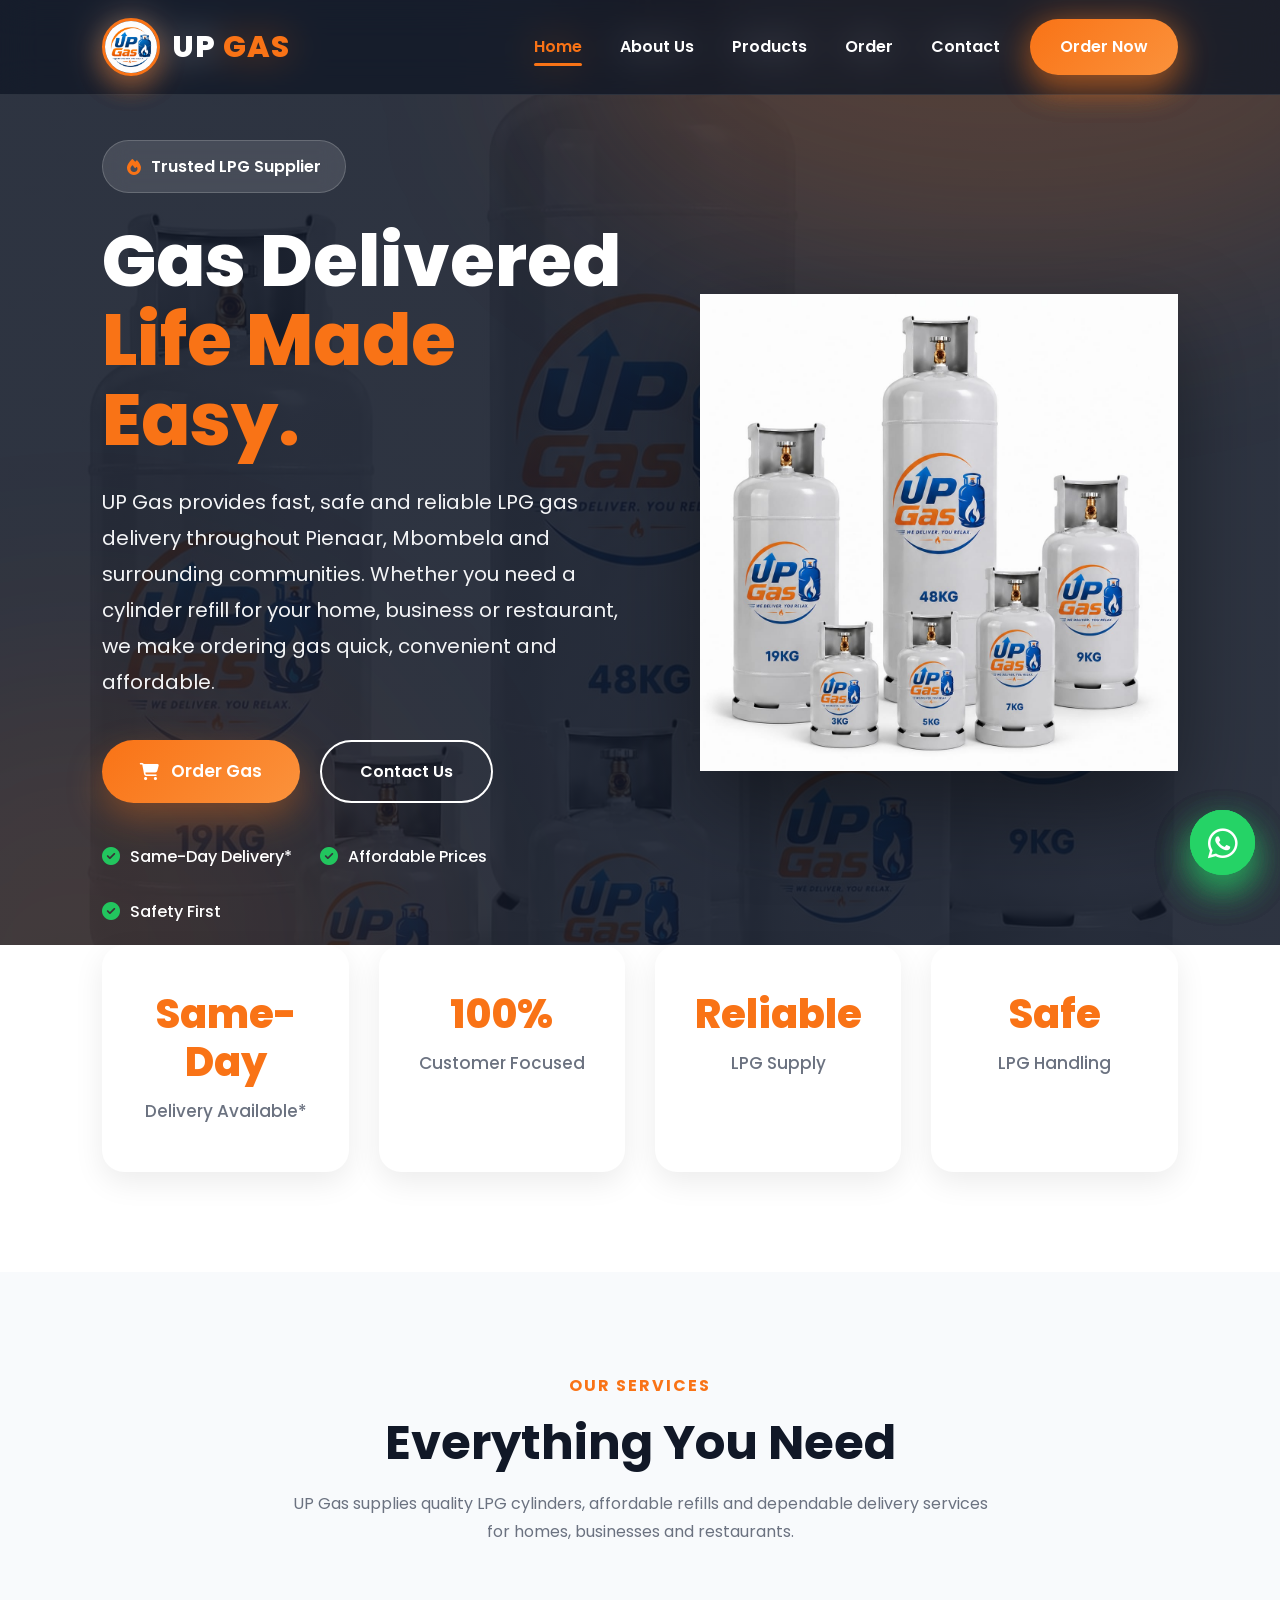
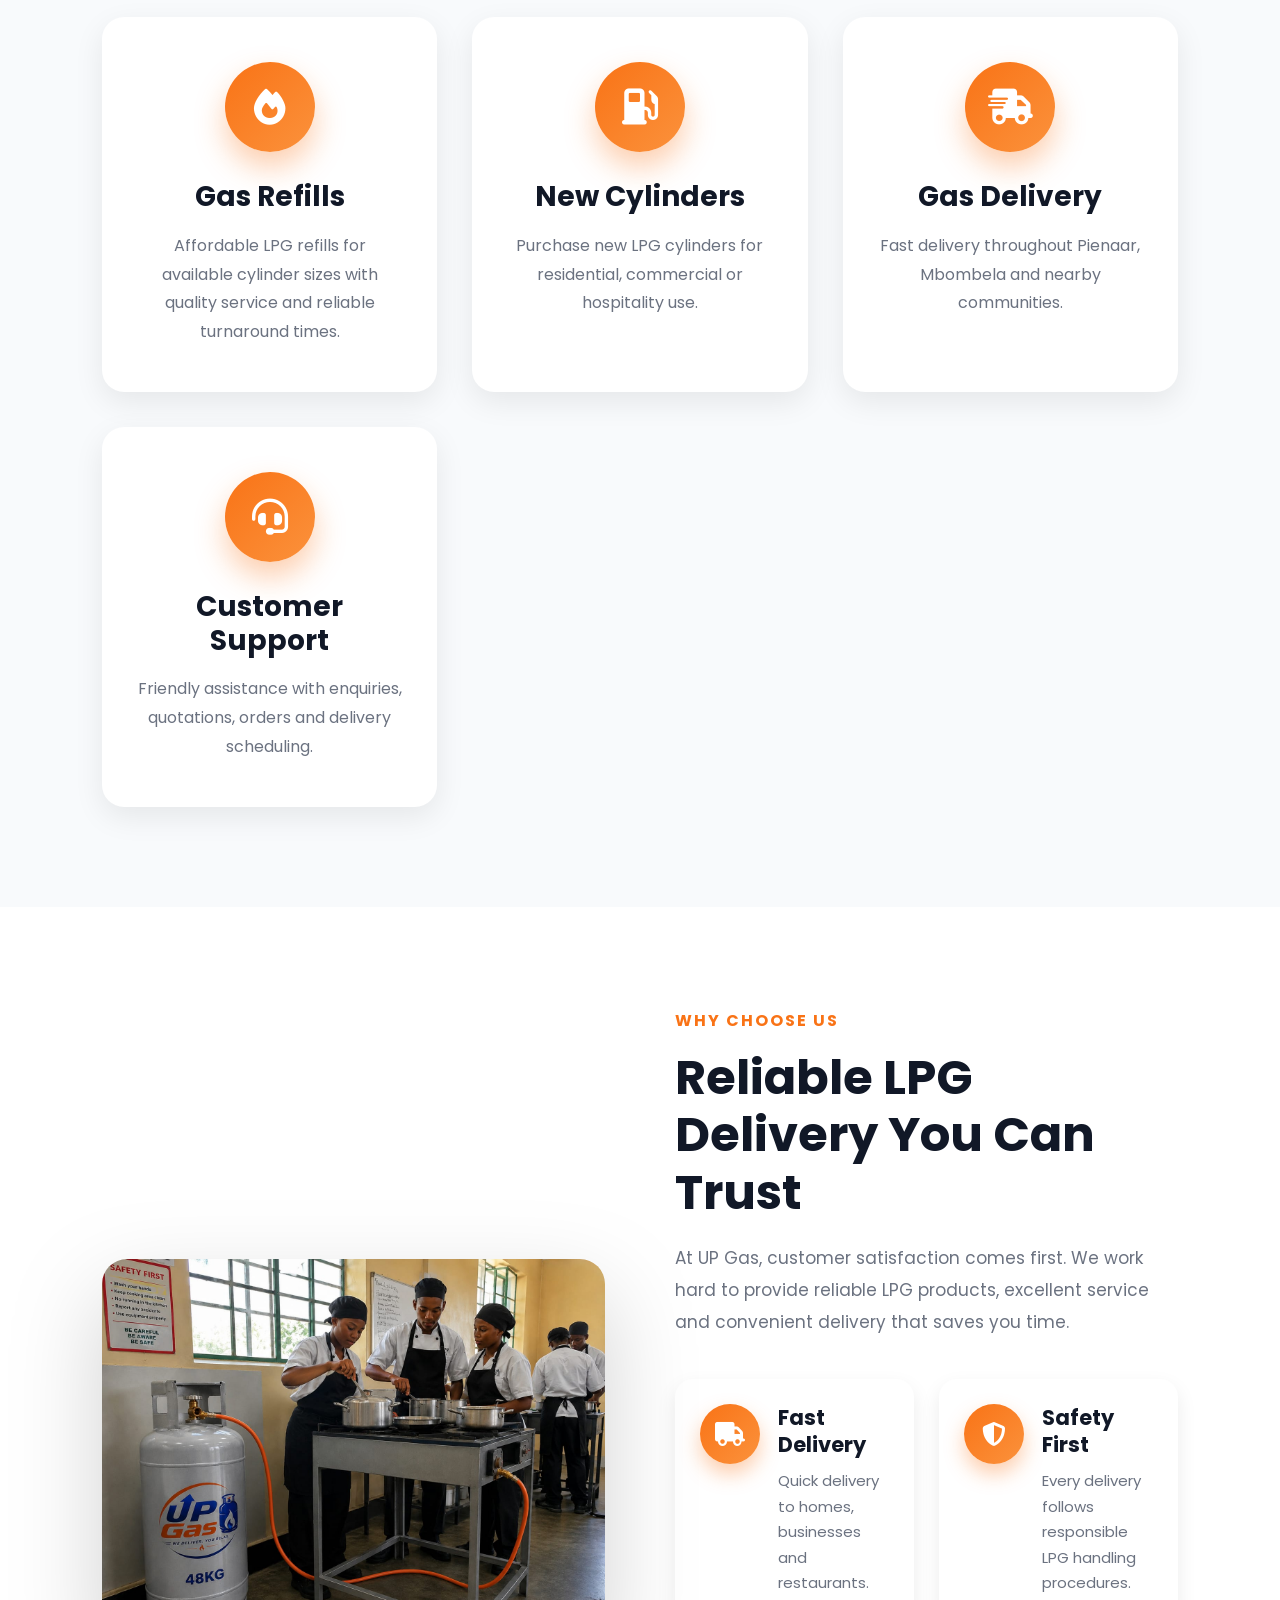
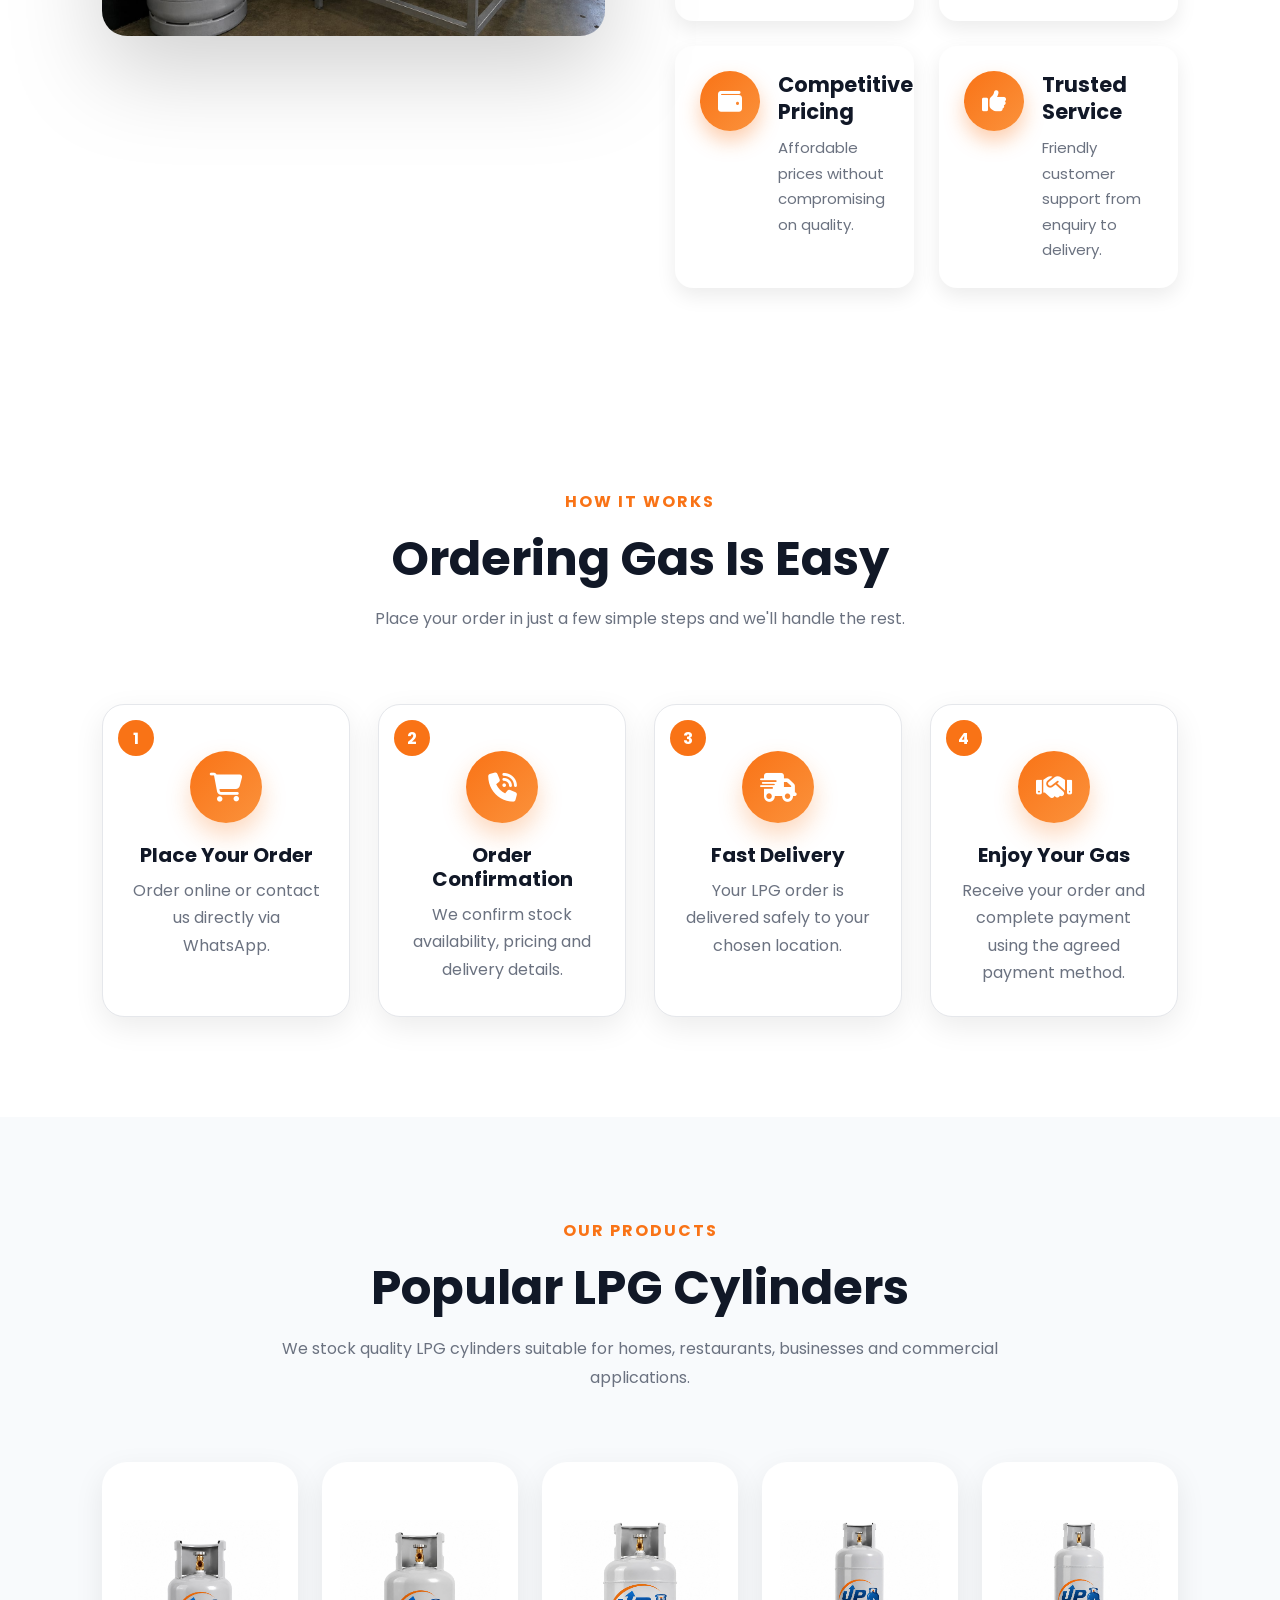
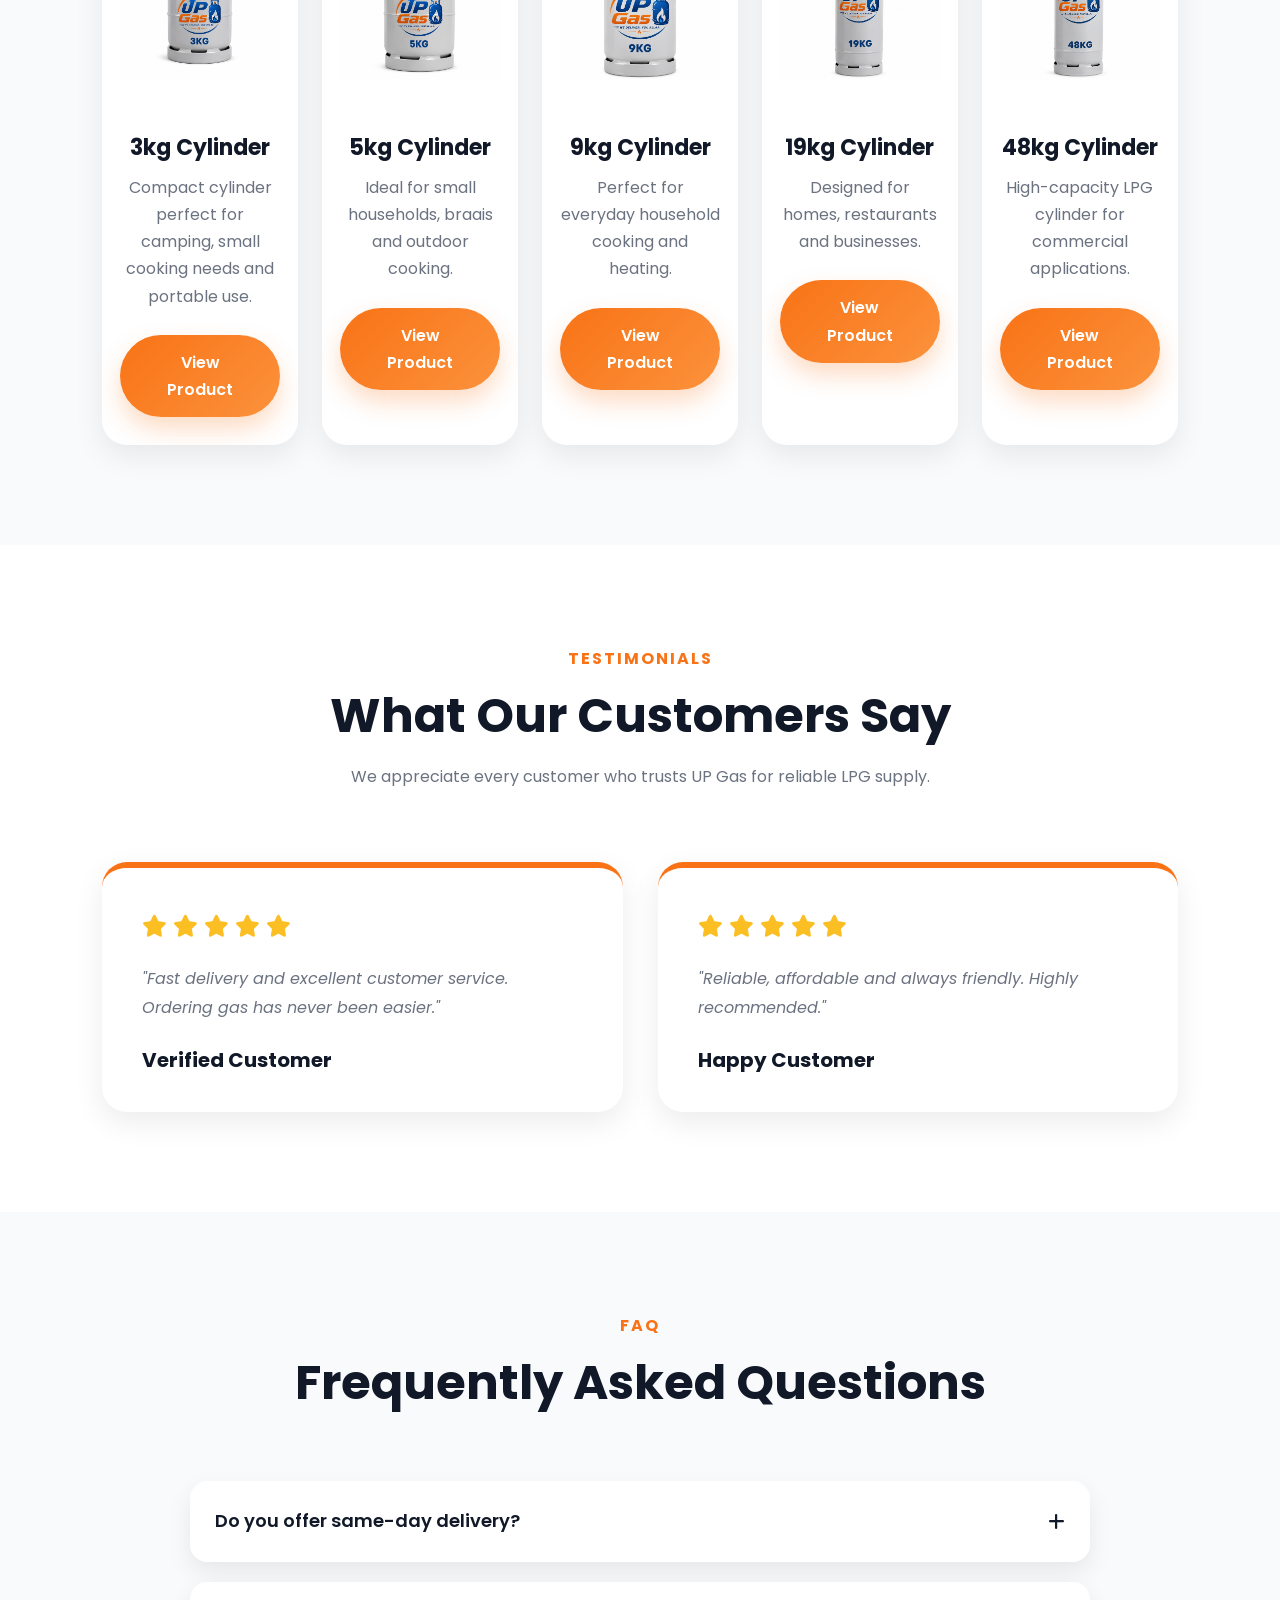
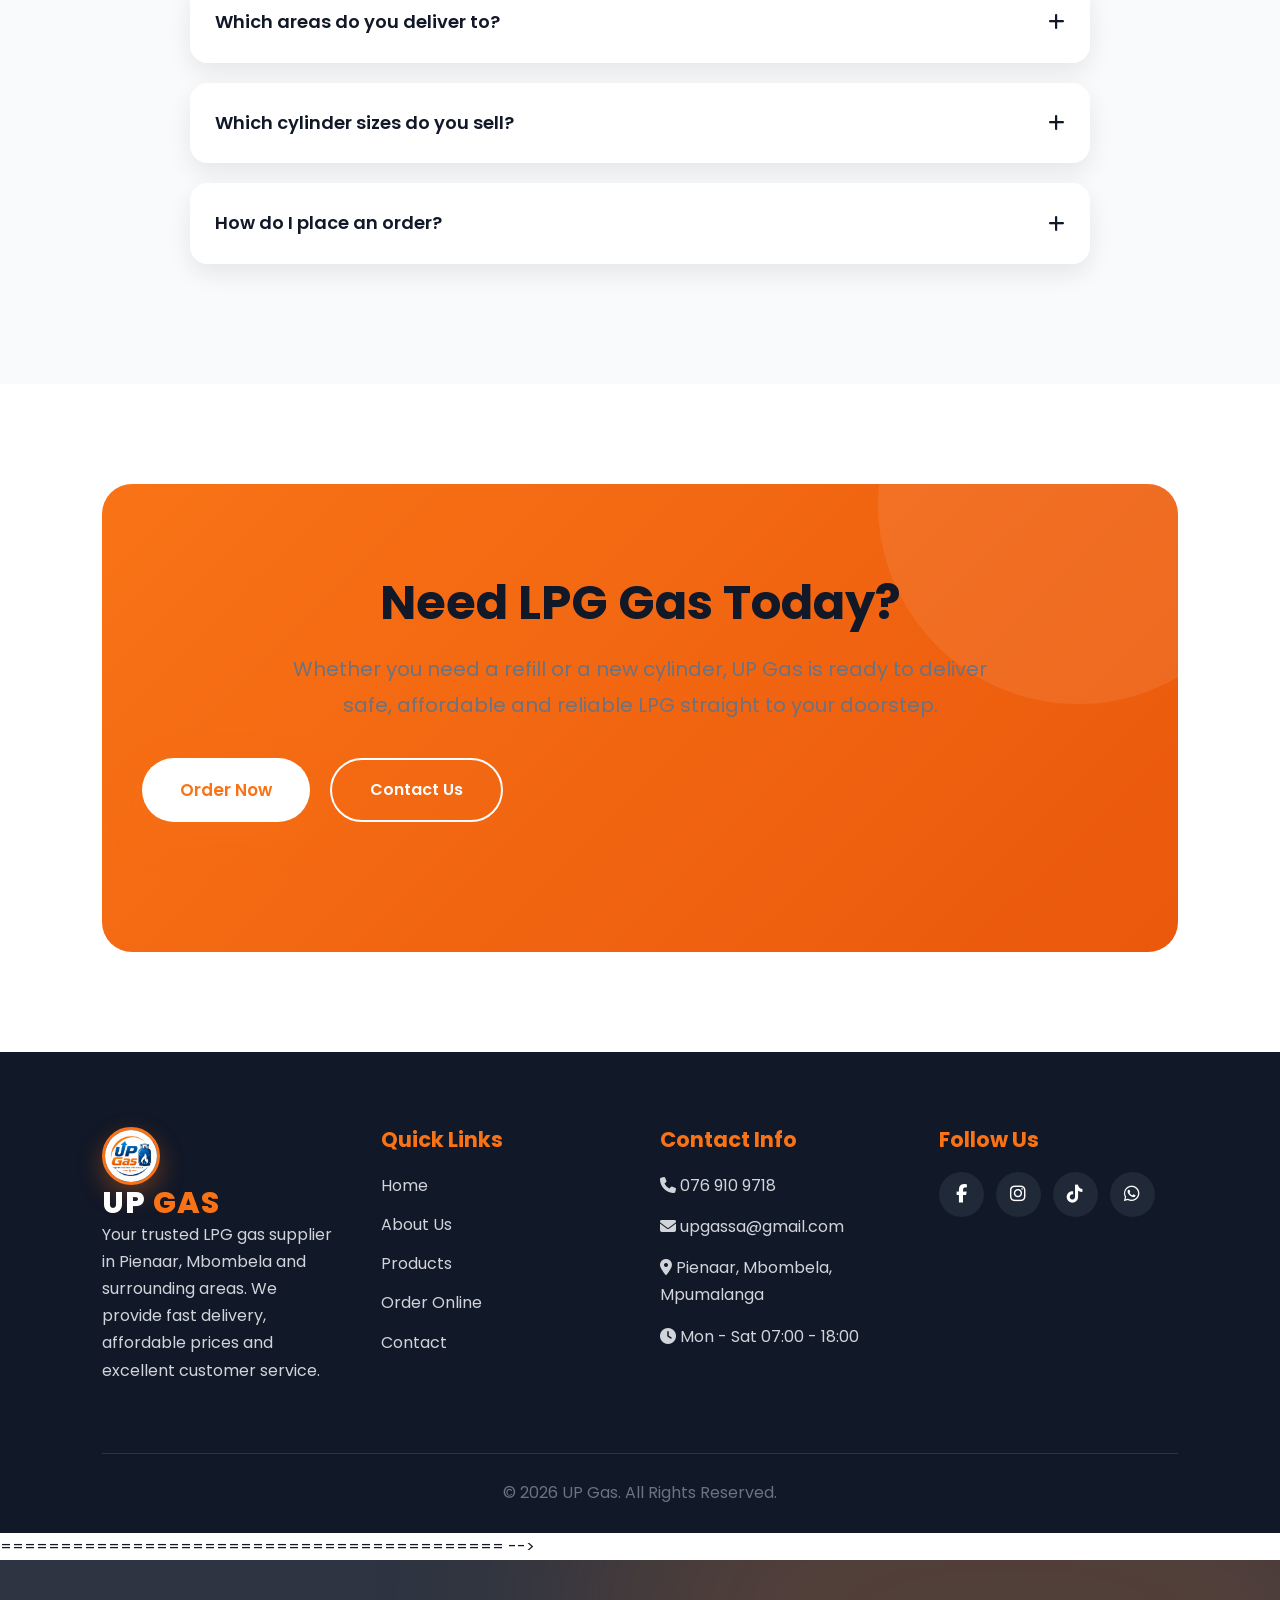
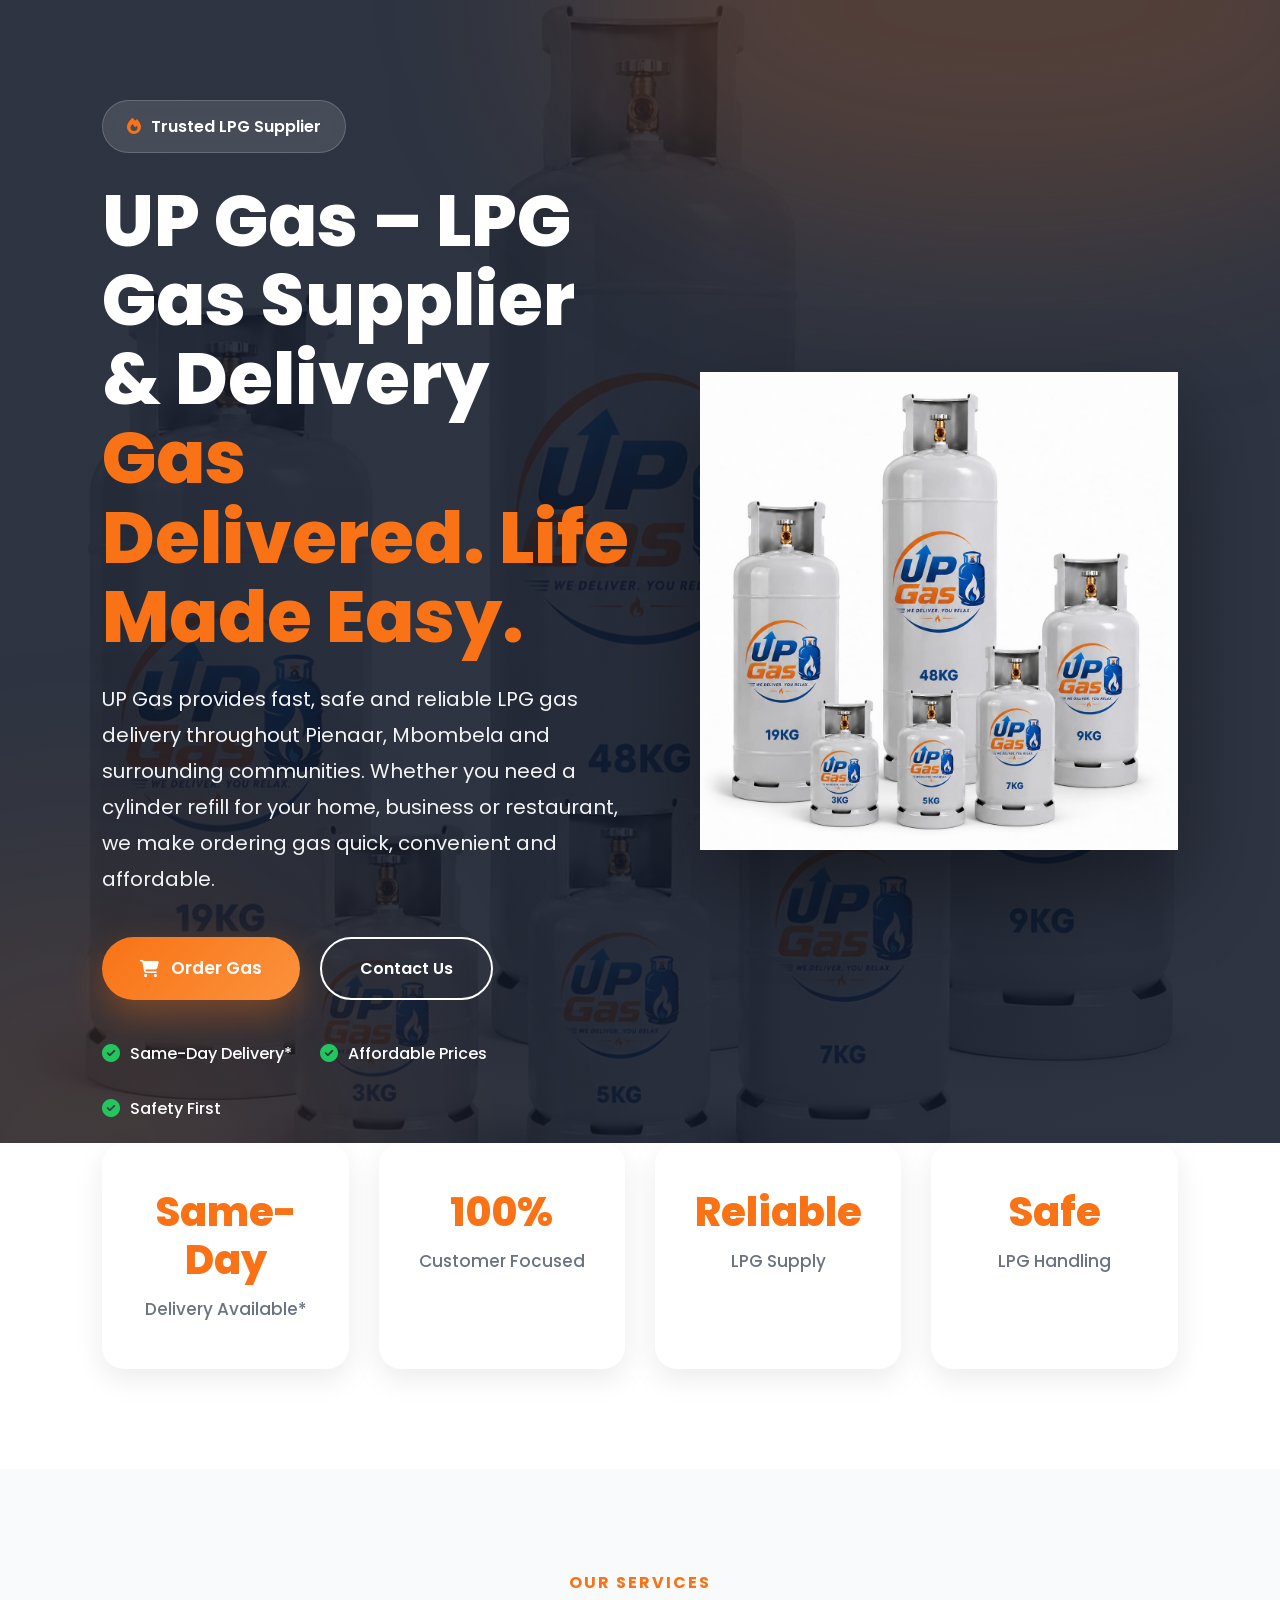
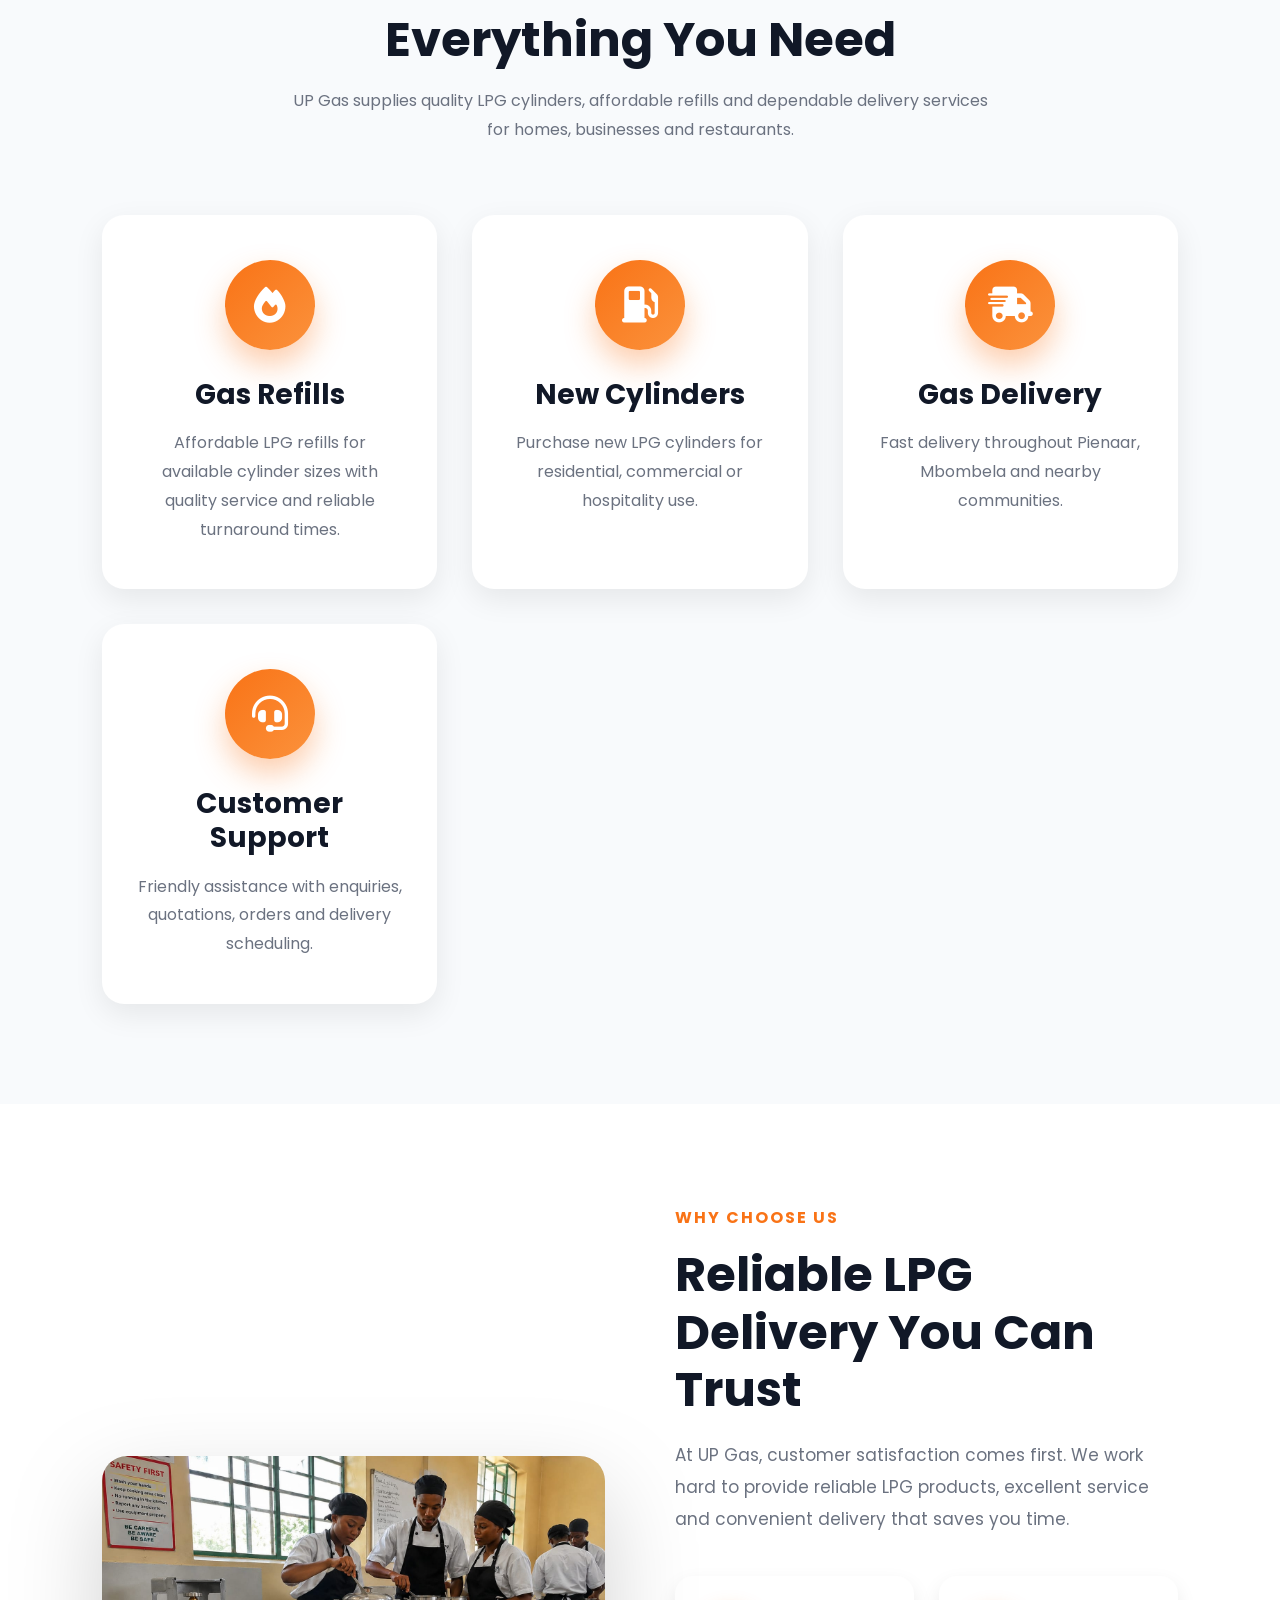
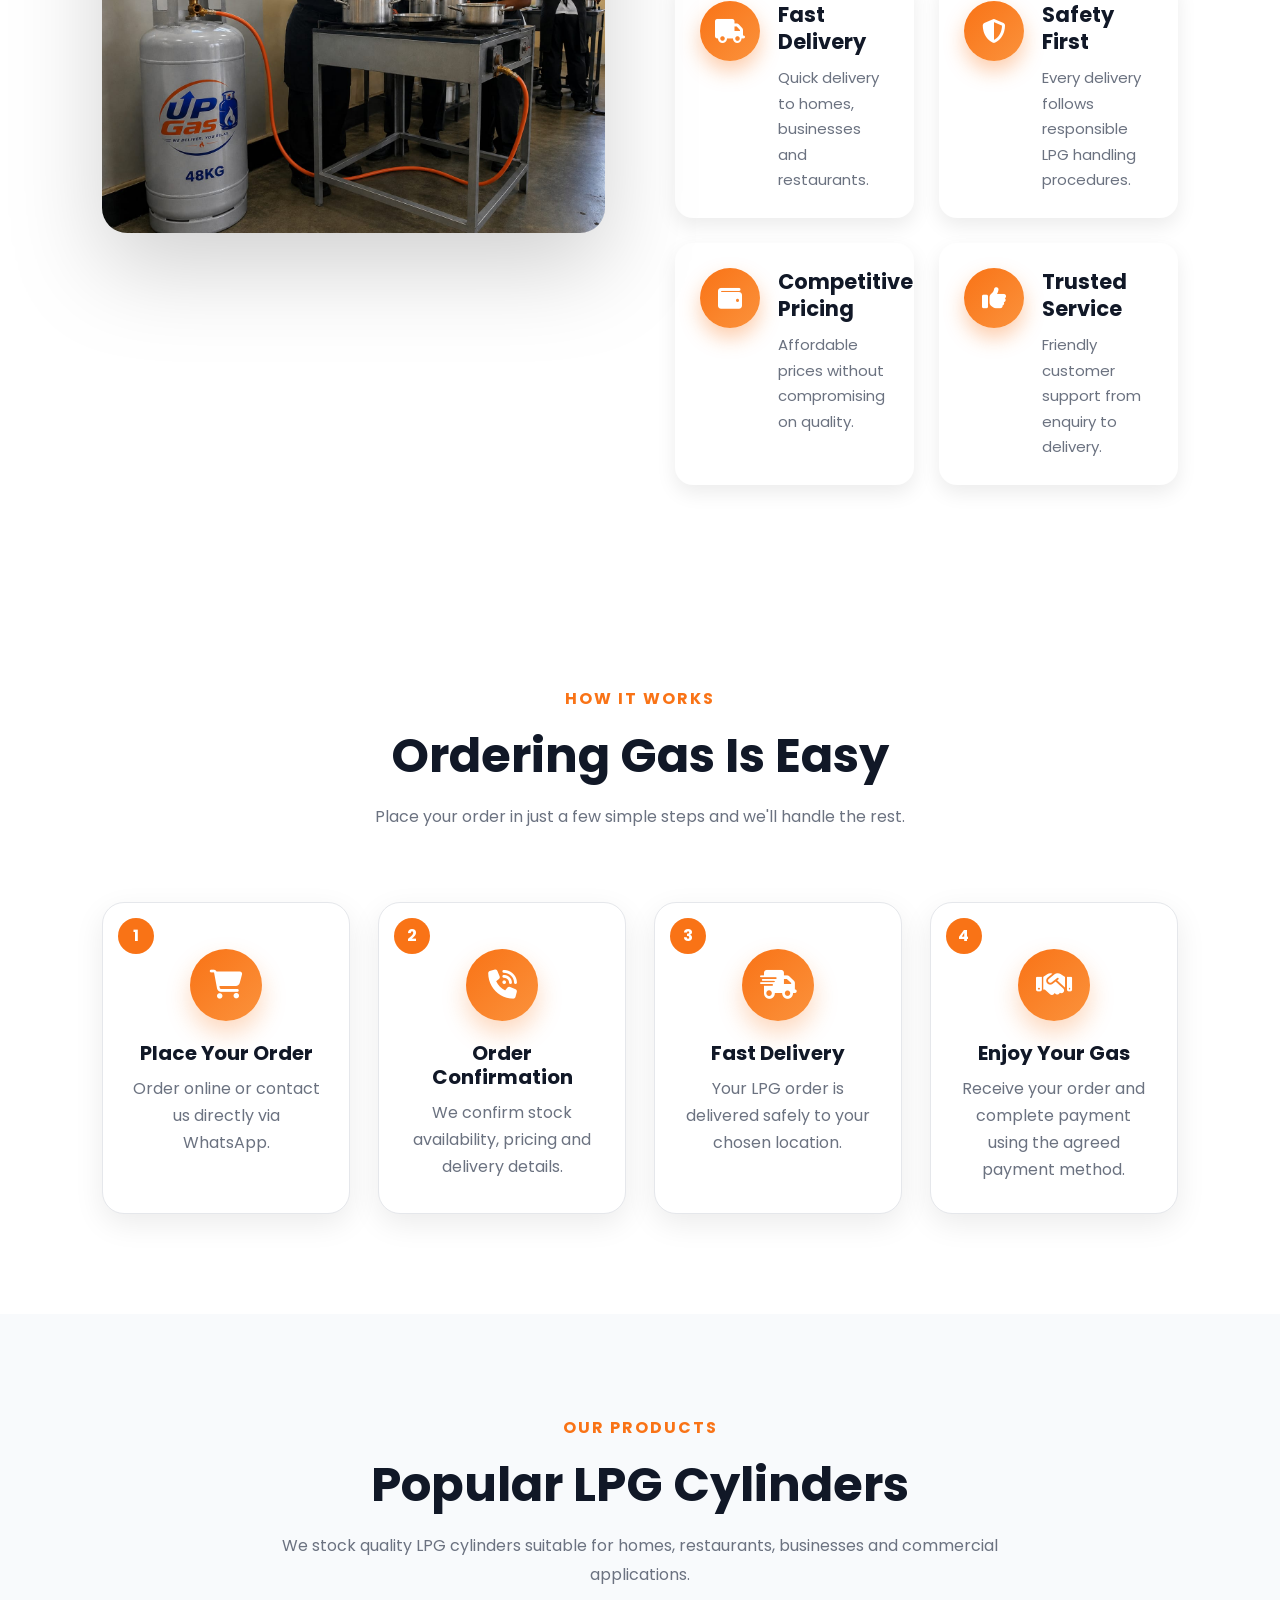
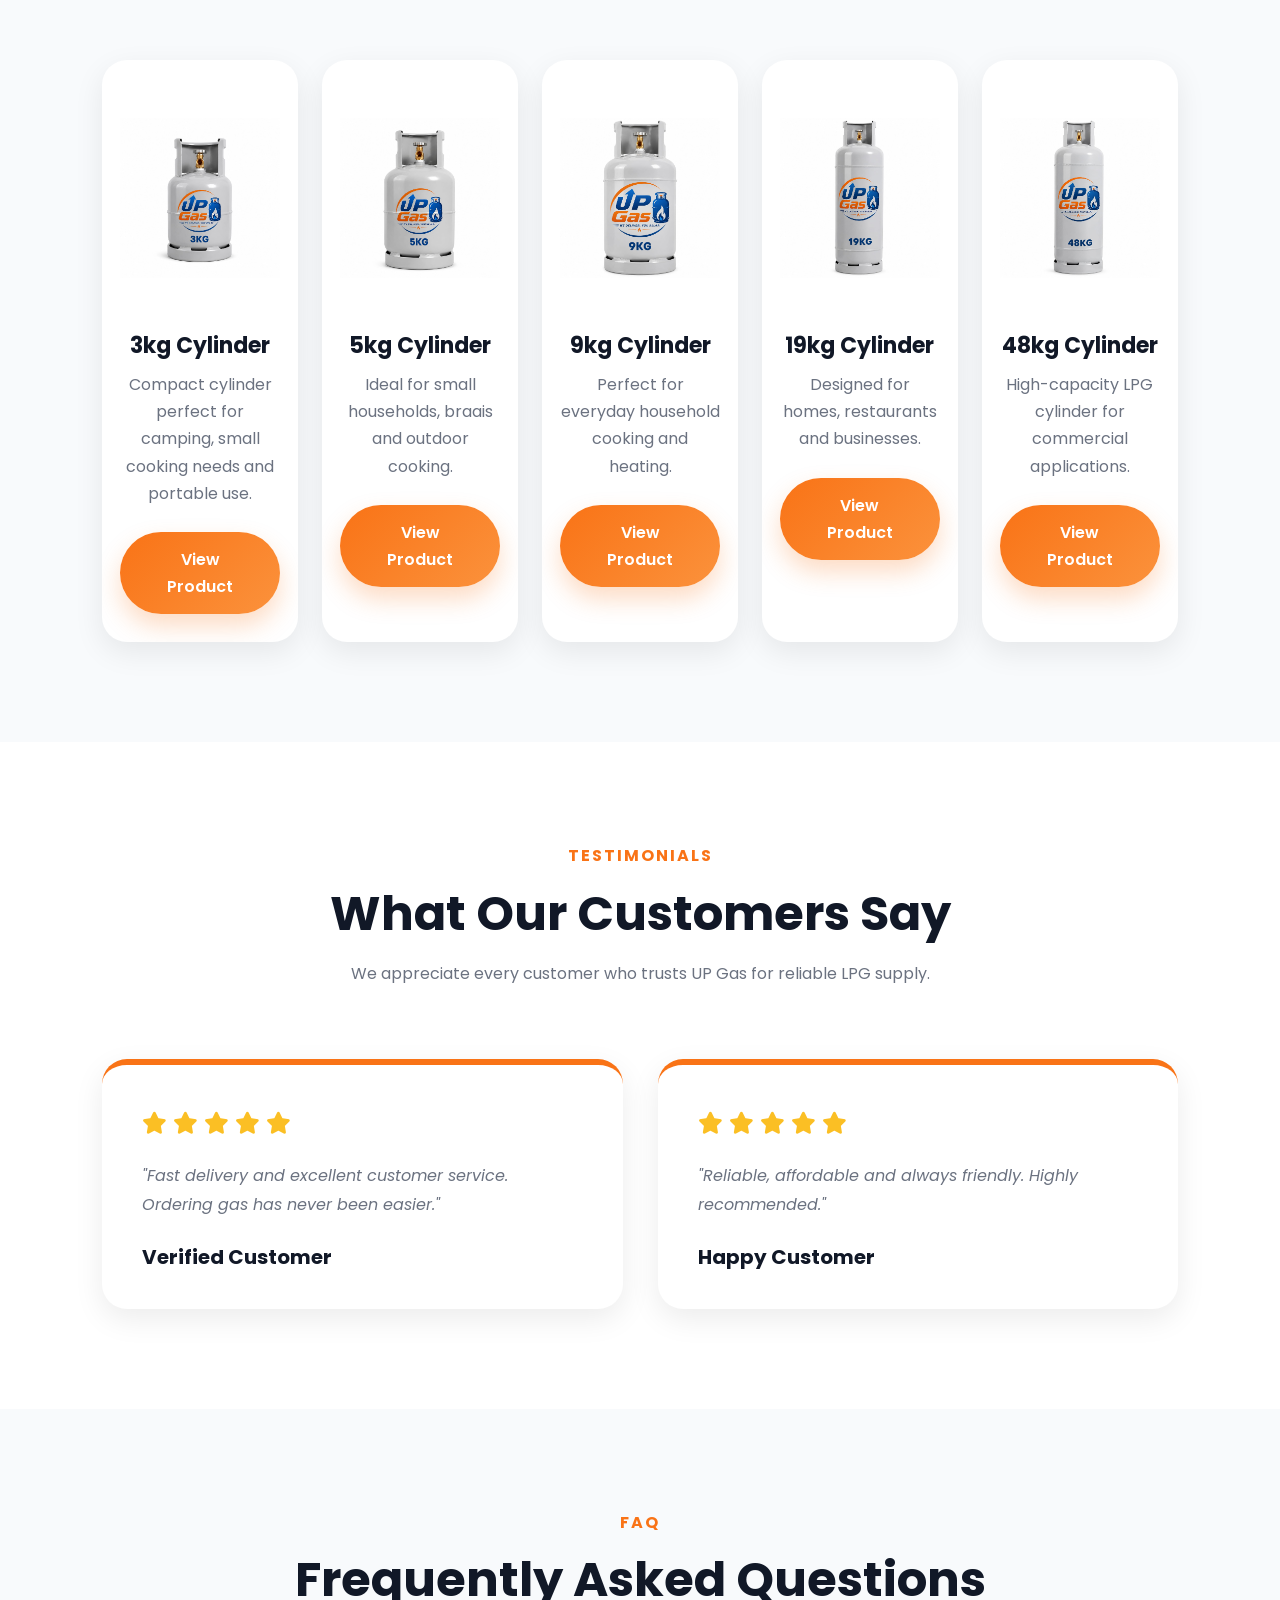
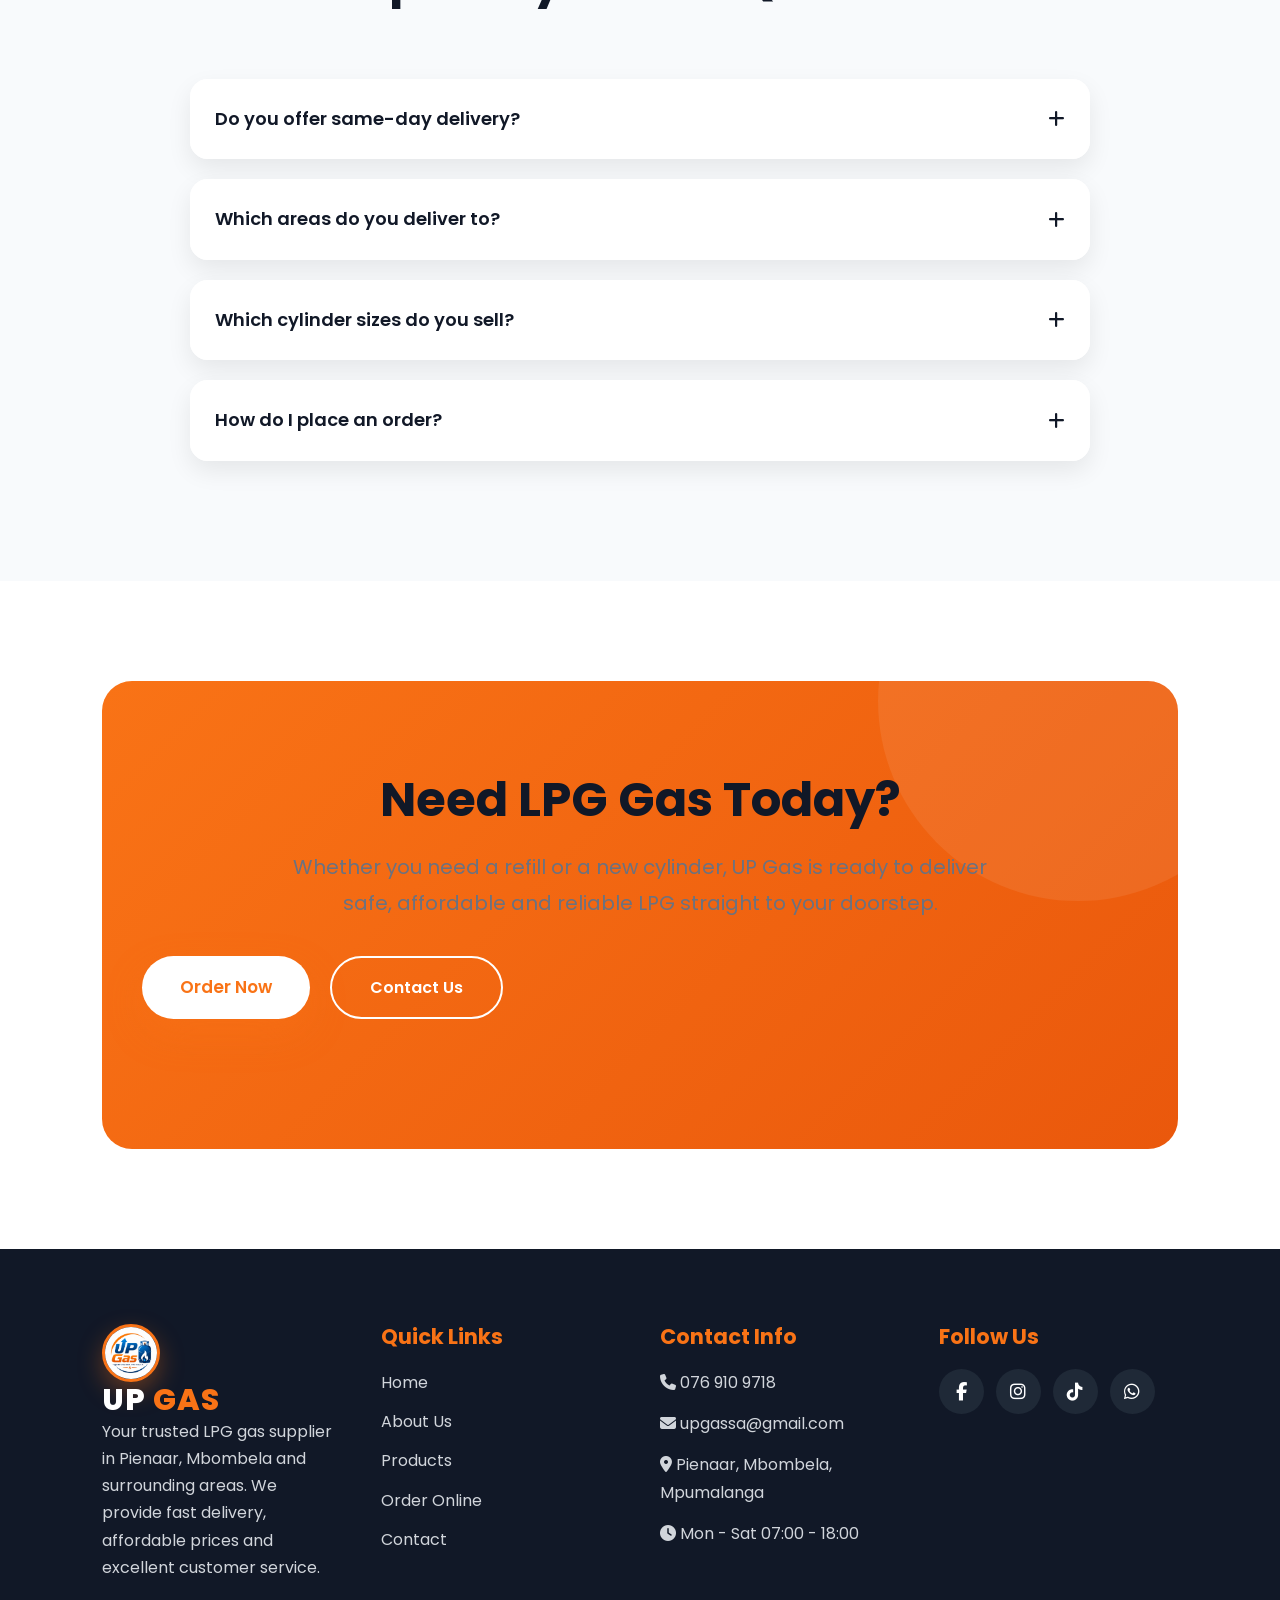
==== index.html @ 2d4572ae "Update index" ====
<!DOCTYPE html>  <html lang="en">  <head>  <!-- =========================================  
     BASIC META  
========================================== -->  

<meta charset="UTF-8">  

<meta http-equiv="X-UA-Compatible" content="IE=edge">  

<meta name="viewport"  
      content="width=device-width, initial-scale=1.0">  

<title>  
    UP Gas | Fast & Reliable LPG Gas Delivery in Pienaar  
</title>  

<meta name="description"  
      content="UP Gas provides fast, safe and reliable LPG gas delivery in Pienaar, Mbombela and surrounding areas. Order gas cylinders online today.">  

<meta name="keywords"  
      content="UP Gas, LPG Gas, Gas Delivery, Pienaar, Mbombela, Gas Cylinder, LPG Refill, South Africa">  

<meta name="author"  
      content="UP Gas">  

<meta name="theme-color"  
      content="#f97316">  

<!-- =========================================  
     OPEN GRAPH  
========================================== -->  

<meta property="og:type"  
      content="website">  

<meta property="og:title"  
      content="UP Gas | Gas Delivered. Life Made Easy.">  

<meta property="og:description"  
      content="Fast, safe and reliable LPG gas delivery in Pienaar and surrounding areas.">  

<meta property="og:image"  
      content="images/logo.jpeg">  

<meta property="og:url"  
      content="https://www.upgas.co.za">  

<!-- =========================================  
     FAVICON  
========================================== -->  

<link rel="icon"  
      type="image/png"  
      href="images/favicon.png">  

<!-- =========================================  
     GOOGLE FONT  
========================================== -->  

<link rel="preconnect"  
      href="https://fonts.googleapis.com">  

<link rel="preconnect"  
      href="https://fonts.gstatic.com"  
      crossorigin>  

<link href="https://fonts.googleapis.com/css2?family=Poppins:wght@300;400;500;600;700;800&display=swap"  
      rel="stylesheet">  

<!-- =========================================  
     FONT AWESOME  
========================================== -->  

<link rel="stylesheet"  
      href="https://cdnjs.cloudflare.com/ajax/libs/font-awesome/6.6.0/css/all.min.css">  

<!-- =========================================  
     CSS  
========================================== -->  

<link rel="stylesheet"  
      href="css/global.css">  

<link rel="stylesheet"  
      href="css/Home.css">  

<link rel="stylesheet" href="css/mobile-hero-fix.css">  
<link rel="stylesheet" href="css/shared.css">

</head>  <body>  <!-- =========================================  
     MOBILE MENU OVERLAY  
========================================== -->  <div class="menu-overlay"></div>  <header id="header">  
<div class="container">  
<div class="logo"><a href="index.html" aria-label="UP Gas Home"><img src="images/logo.jpeg" alt="UP Gas Logo"><h2>UP <span>GAS</span></h2></a></div>  
<nav id="navbar"><ul><li><a href="index.html" class="active">Home</a></li><li><a href="about.html">About Us</a></li><li><a href="products.html">Products</a></li><li><a href="order.html">Order</a></li><li><a href="contact.html">Contact</a></li></ul></nav>  
<a href="order.html" class="nav-btn">Order Now</a>  
<button id="menu-btn" type="button" aria-label="Open navigation menu" aria-expanded="false"><i class="fas fa-bars"></i></button>  
</div>  
</header>  <!-- =========================================  
     HERO SECTION  
========================================== -->  <section class="hero"  
         id="home">  <div class="container hero-wrapper">  

    <!-- Left Side -->  

    <div class="hero-content">  

        <span class="tag">  

            <i class="fas fa-fire"></i>  

            Trusted LPG Supplier  

        </span>  

        <h1>  

            Gas Delivered  

            <span>  

                Life Made Easy.  

            </span>  

        </h1>  

        <p>  

            UP Gas provides fast, safe and reliable LPG  
            gas delivery throughout Pienaar,  
            Mbombela and surrounding communities.  

            Whether you need a cylinder refill for  
            your home, business or restaurant,  
            we make ordering gas quick, convenient  
            and affordable.  

        </p>  

        <!-- Buttons -->  

        <div class="hero-buttons">  

            <a href="order.html"  
               class="btn">  

                <i class="fas fa-cart-shopping"></i>  

                Order Gas  

            </a>  

            <a href="contact.html"  
               class="btn-outline">  

                Contact Us  

            </a>  

        </div>  

        <!-- Features -->  

        <div class="hero-features">  

            <div>  

                <i class="fas fa-circle-check"></i>  

                Same-Day Delivery*  

            </div>  

            <div>  

                <i class="fas fa-circle-check"></i>  

                Affordable Prices  

            </div>  

            <div>  

                <i class="fas fa-circle-check"></i>  

                Safety First  

            </div>  

        </div>  

    </div>  

    <!-- Right Side -->  

    <div class="hero-image">  

        <img src="images/Hero.jpeg"  
             alt="UP Gas LPG Cylinder"  
             fetchpriority="high">  

    </div>  

</div>

</section>  <!-- =========================================  
     BUSINESS HIGHLIGHTS  
========================================== -->  <section class="stats">  <div class="container">  

    <div class="stats-grid">  

        <div class="stat-card">  

            <h2>Same-Day</h2>  

            <p>Delivery Available*</p>  

        </div>  

        <div class="stat-card">  

            <h2>100%</h2>  

            <p>Customer Focused</p>  

        </div>  

        <div class="stat-card">  

            <h2>Reliable</h2>  

            <p>LPG Supply</p>  

        </div>  

        <div class="stat-card">  

            <h2>Safe</h2>  

            <p>LPG Handling</p>  

        </div>  

    </div>  

</div>

</section>  <!-- =========================================  
     SERVICES  
========================================== -->  <section class="services"  
         id="services">  <div class="container">  

    <div class="section-title">  

        <span>OUR SERVICES</span>  

        <h2>Everything You Need</h2>  

        <p>  

            UP Gas supplies quality LPG cylinders,  
            affordable refills and dependable delivery  
            services for homes, businesses and restaurants.  

        </p>  

    </div>  

    <div class="services-grid">  

        <article class="service-card">  

            <div class="icon">  

                <i class="fas fa-fire"></i>  

            </div>  

            <h3>Gas Refills</h3>  

            <p>  

                Affordable LPG refills for available  
                cylinder sizes with quality service  
                and reliable turnaround times.  

            </p>  

        </article>  

        <article class="service-card">  

            <div class="icon">  

                <i class="fas fa-gas-pump"></i>  

            </div>  

            <h3>New Cylinders</h3>  

            <p>  

                Purchase new LPG cylinders for  
                residential, commercial or  
                hospitality use.  

            </p>  

        </article>  

        <article class="service-card">  

            <div class="icon">  

                <i class="fas fa-truck-fast"></i>  

            </div>  

            <h3>Gas Delivery</h3>  

            <p>  

                Fast delivery throughout  
                Pienaar, Mbombela and nearby  
                communities.  

            </p>  

        </article>  

        <article class="service-card">  

            <div class="icon">  

                <i class="fas fa-headset"></i>  

            </div>  

            <h3>Customer Support</h3>  

            <p>  

                Friendly assistance with  
                enquiries, quotations,  
                orders and delivery scheduling.  

            </p>  

        </article>  

    </div>  

</div>

</section>  <!-- =========================================  
     WHY CHOOSE US  
========================================== -->  <section class="why-us"  
         id="why-us">  <div class="container why-wrapper">  

    <div class="why-image">  

        <img src="images/Why.jpeg"  
             loading="lazy"  
             alt="UP Gas delivery vehicle">  

    </div>  

    <div class="why-content">  

        <span class="section-tag">  

            WHY CHOOSE US  

        </span>  

        <h2>  

            Reliable LPG Delivery  
            You Can Trust  

        </h2>  

        <p>  

            At UP Gas, customer satisfaction  
            comes first.  

            We work hard to provide reliable  
            LPG products, excellent service  
            and convenient delivery that saves  
            you time.  

        </p>  

        <div class="features-grid">  

            <div class="feature">  

                <i class="fas fa-truck"></i>  

                <div>  

                    <h3>  

                        Fast Delivery  

                    </h3>  

                    <p>  

                        Quick delivery to homes,  
                        businesses and restaurants.  

                    </p>  

                </div>  

            </div>  

            <div class="feature">  

                <i class="fas fa-shield-alt"></i>  

                <div>  

                    <h3>  

                        Safety First  

                    </h3>  

                    <p>  

                        Every delivery follows  
                        responsible LPG handling  
                        procedures.  

                    </p>  

                </div>  

            </div>  

            <div class="feature">  

                <i class="fas fa-wallet"></i>  

                <div>  

                    <h3>  

                        Competitive Pricing  

                    </h3>  

                    <p>  

                        Affordable prices without  
                        compromising on quality.  

                    </p>  

                </div>  

            </div>  

            <div class="feature">  

                <i class="fas fa-thumbs-up"></i>  

                <div>  

                    <h3>  

                        Trusted Service  

                    </h3>  

                    <p>  

                        Friendly customer support  
                        from enquiry to delivery.  

                    </p>  

                </div>  

            </div>  

        </div>  

    </div>  

</div>

</section>  <!-- =========================================  
     HOW IT WORKS  
========================================== -->  <section class="process"  
         id="process">  <div class="container">  

    <div class="section-title">  

        <span>HOW IT WORKS</span>  

        <h2>  

            Ordering Gas Is Easy  

        </h2>  

        <p>  

            Place your order in just a few  
            simple steps and we'll handle  
            the rest.  

        </p>  

    </div>  

    <div class="process-grid">  

        <article class="step">  

            <span class="number">  

                1  

            </span>  

            <i class="fas fa-cart-shopping"></i>  

            <h3>  

                Place Your Order  

            </h3>  

            <p>  

                Order online or contact us  
                directly via WhatsApp.  

            </p>  

        </article>  

        <article class="step">  

            <span class="number">  

                2  

            </span>  

            <i class="fas fa-phone-volume"></i>  

            <h3>  

                Order Confirmation  

            </h3>  

            <p>  

                We confirm stock availability,  
                pricing and delivery details.  

            </p>  

        </article>  

        <article class="step">  

            <span class="number">  

                3  

            </span>  

            <i class="fas fa-truck-fast"></i>  

            <h3>  

                Fast Delivery  

            </h3>  

            <p>  

                Your LPG order is delivered  
                safely to your chosen location.  

            </p>  

        </article>  

        <article class="step">  

            <span class="number">  

                4  

            </span>  

            <i class="fas fa-handshake"></i>  

            <h3>  

                Enjoy Your Gas  

            </h3>  

            <p>  

                Receive your order and complete  
                payment using the agreed payment  
                method.  

            </p>  

        </article>  

    </div>  

</div>

</section>  <!-- ==========================  
     FEATURED PRODUCTS  
=========================== -->  

<section class="products-preview" id="products">  

    <div class="section-title">  

        <span>OUR PRODUCTS</span>  

        <h2>Popular LPG Cylinders</h2>  

        <p>  

            We stock quality LPG cylinders suitable for homes,  
            restaurants, businesses and commercial applications.  

        </p>  

    </div>  

    <div class="products-grid">  

        <div class="product">  

            <img src="images/Size 3.jpeg"  
                 alt="3kg LPG Cylinder">  

            <h3>3kg Cylinder</h3>  

            <p>  

                Compact cylinder perfect for camping,  
                small cooking needs and portable use.  

            </p>  

            <a href="products.html"  
               class="btn-small">  

                View Product  

            </a>  

        </div>  

        <div class="product">  

            <img src="images/Size 5.jpeg"  
                 alt="5kg LPG Cylinder">  

            <h3>5kg Cylinder</h3>  

            <p>  

                Ideal for small households,  
                braais and outdoor cooking.  

            </p>  

            <a href="products.html"  
               class="btn-small">  

                View Product  

            </a>  

        </div>  

        <div class="product">  

            <img src="images/Size 9.jpeg"  
                 alt="9kg LPG Cylinder">  

            <h3>9kg Cylinder</h3>  

            <p>  

                Perfect for everyday household  
                cooking and heating.  

            </p>  

            <a href="products.html"  
               class="btn-small">  

                View Product  

            </a>  

        </div>  

        <div class="product">  

            <img src="images/Size 19.jpeg"  
                 alt="19kg LPG Cylinder">  

            <h3>19kg Cylinder</h3>  

            <p>  

                Designed for homes,  
                restaurants and businesses.  

            </p>  

            <a href="products.html"  
               class="btn-small">  

                View Product  

            </a>  

        </div>  

        <div class="product">  

            <img src="images/Size 48.jpeg"  
                 alt="48kg LPG Cylinder">  

            <h3>48kg Cylinder</h3>  

            <p>  

                High-capacity LPG cylinder  
                for commercial applications.  

            </p>  

            <a href="products.html"  
               class="btn-small">  

                View Product  

            </a>  

        </div>  

    </div>  

</section>  

<!-- ==========================  
     TESTIMONIALS  
=========================== -->  

<section class="testimonials">  

    <div class="section-title">  

        <span>TESTIMONIALS</span>  

        <h2>What Our Customers Say</h2>  

        <p>  

            We appreciate every customer who trusts  
            UP Gas for reliable LPG supply.  

        </p>  

    </div>  

    <div class="testimonial-slider">  

        <div class="testimonial-card">  

            <div class="stars">  

                <i class="fas fa-star"></i>  
                <i class="fas fa-star"></i>  
                <i class="fas fa-star"></i>  
                <i class="fas fa-star"></i>  
                <i class="fas fa-star"></i>  

            </div>  

            <p>  

                "Fast delivery and excellent customer  
                service. Ordering gas has never been easier."  

            </p>  

            <h2>Verified Customer</h2>  

        </div>  

        <div class="testimonial-card">  

            <div class="stars">  

                <i class="fas fa-star"></i>  
                <i class="fas fa-star"></i>  
                <i class="fas fa-star"></i>  
                <i class="fas fa-star"></i>  
                <i class="fas fa-star"></i>  

            </div>  

            <p>  

                "Reliable, affordable and always  
                friendly. Highly recommended."  

            </p>  

            <h2>Happy Customer</h2>  

        </div>  

    </div>  

</section>  

<!-- ==========================  
     FAQ  
=========================== -->  

<section class="faq">  

    <div class="section-title">  

        <span>FAQ</span>  

        <h2>Frequently Asked Questions</h2>  

    </div>  

    <div class="faq-container">  

        <div class="faq-item">  

            <button class="faq-question">  

                Do you offer same-day delivery?  

                <i class="fas fa-plus"></i>  

            </button>  

            <div class="faq-answer">  

                <p>  

                    Same-day delivery is available  
                    depending on stock availability,  
                    location and order time.  

                </p>  

            </div>  

        </div>  

        <div class="faq-item">  

            <button class="faq-question">  

                Which areas do you deliver to?  

                <i class="fas fa-plus"></i>  

            </button>  

            <div class="faq-answer">  

                <p>  

                    We deliver throughout Pienaar,  
                    Mbombela and surrounding areas.  

                </p>  

            </div>  

        </div>  

        <div class="faq-item">  

            <button class="faq-question">  

                Which cylinder sizes do you sell?  

                <i class="fas fa-plus"></i>  

            </button>  

            <div class="faq-answer">  

                <p>  

                    We supply 3kg, 5kg, 9kg,  
                    19kg and 48kg LPG cylinders.  

                </p>  

            </div>  

        </div>  

        <div class="faq-item">  

            <button class="faq-question">  

                How do I place an order?  

                <i class="fas fa-plus"></i>  

            </button>  

            <div class="faq-answer">  

                <p>  

                    Simply visit the Order page or  
                    contact us directly via WhatsApp.  

                </p>  

            </div>  

        </div>  

    </div>  

</section>  

<!-- ==========================  
     CALL TO ACTION  
=========================== -->  

<section class="cta-section">  

    <div class="cta-content">  

        <h2>  

            Need LPG Gas Today?  

        </h2>  

        <p>  

            Whether you need a refill or a new cylinder,  
            UP Gas is ready to deliver safe, affordable and  
            reliable LPG straight to your doorstep.  

        </p>  

        <div class="hero-buttons">  

            <a href="order.html"  
               class="btn">  

                Order Now  

            </a>  

            <a href="contact.html"  
               class="btn-outline">  

                Contact Us  

            </a>  

        </div>  

    </div>  

</section>  

<!-- ==========================  
     FOOTER  
=========================== -->  

<footer>

  <div class="footer-container">  
    <div class="footer-box">  
      <div class="logo">  
        <img src="images/logo.jpeg" alt="UP Gas Logo">  
        <h2>UP <span>GAS</span></h2>  
      </div>  
      <p>  
        Your trusted LPG gas supplier in Pienaar, Mbombela and surrounding  
        areas. We provide fast delivery, affordable prices and excellent  
        customer service.  
      </p>  
    </div>  <div class="footer-box">  
  <h3>Quick Links</h3>  
  <a href="index.html">Home</a>  
  <a href="about.html">About Us</a>  
  <a href="products.html">Products</a>  
  <a href="order.html">Order Online</a>  
  <a href="contact.html">Contact</a>  
</div>  

<div class="footer-box">  
  <h3>Contact Info</h3>  
  <p><i class="fas fa-phone"></i> 076 910 9718</p>  
  <p><i class="fas fa-envelope"></i> upgassa@gmail.com</p>  
  <p><i class="fas fa-location-dot"></i> Pienaar, Mbombela, Mpumalanga</p>  
  <p><i class="fas fa-clock"></i> Mon - Sat 07:00 - 18:00</p>  
</div>  

<div class="footer-box">  
  <h3>Follow Us</h3>  
  <div class="social-icons">  
    <a href="#" aria-label="Facebook"><i class="fab fa-facebook-f"></i></a>  
    <a href="#" aria-label="Instagram"><i class="fab fa-instagram"></i></a>  
    <a href="#" aria-label="TikTok"><i class="fab fa-tiktok"></i></a>  
    <a href="https://wa.me/27638761182" target="_blank" rel="noopener" aria-label="WhatsApp">  
      <i class="fab fa-whatsapp"></i>  
    </a>  
  </div>  
</div>

  </div>    <div class="footer-bottom">  
    <p>© 2026 UP Gas. All Rights Reserved.</p>  
  </div>  
</footer>  <a href="https://wa.me/27638761182" class="whatsapp" target="_blank" rel="noopener" aria-label="Chat with UP Gas on WhatsApp">  
  <i class="fab fa-whatsapp"></i>  
</a>  
<button id="topBtn" aria-label="Back to top"><i class="fas fa-arrow-up"></i></button>  <script src="js/Home.js"></script>  <script data-upgas-images-visible>  
document.addEventListener("DOMContentLoaded",function(){  
  document.querySelectorAll("img").forEach(function(img){img.classList.add("loaded");});  
});  
</script>  </body>  </html>    ========================================== -->

    <link rel="stylesheet"
          href="https://cdnjs.cloudflare.com/ajax/libs/font-awesome/6.6.0/css/all.min.css">

    <!-- =========================================
         CSS
    ========================================== -->

    <link rel="stylesheet"
          href="css/global.css">

    <link rel="stylesheet"
          href="css/Home.css">

    <link rel="stylesheet"
          href="css/mobile-hero-fix.css">

    <link rel="stylesheet"
          href="css/shared.css">

    <!-- =========================================
         LOCAL BUSINESS STRUCTURED DATA
    ========================================== -->

    <script type="application/ld+json">
    {
      "@context": "https://schema.org",
      "@type": "LocalBusiness",
      "name": "UP Gas",
      "url": "https://upgas.co.za/",
      "logo": "https://upgas.co.za/images/logo.jpeg",
      "image": "https://upgas.co.za/images/Hero.jpeg",
      "telephone": "+27769109718",
      "email": "upgassa@gmail.com",
      "description": "UP Gas is an LPG gas supplier providing gas cylinders, LPG refills and reliable gas delivery in Pienaar, Mbombela and surrounding areas.",
      "address": {
        "@type": "PostalAddress",
        "addressLocality": "Pienaar",
        "addressRegion": "Mpumalanga",
        "addressCountry": "ZA"
      },
      "areaServed": [
        {
          "@type": "City",
          "name": "Pienaar"
        },
        {
          "@type": "City",
          "name": "Mbombela"
        },
        {
          "@type": "State",
          "name": "Mpumalanga"
        }
      ],
      "sameAs": []
    }
    </script>

</head>

<body>

<!-- =========================================
     MOBILE MENU OVERLAY
========================================== -->

<div class="menu-overlay"></div>

<header id="header">

    <div class="container">

        <div class="logo">

            <a href="index.html"
               aria-label="UP Gas Home">

                <img src="images/logo.jpeg"
                     alt="UP Gas LPG Gas Supplier Logo">

                <h2>
                    UP <span>GAS</span>
                </h2>

            </a>

        </div>

        <nav id="navbar">

            <ul>

                <li>
                    <a href="index.html"
                       class="active">
                        Home
                    </a>
                </li>

                <li>
                    <a href="about.html">
                        About Us
                    </a>
                </li>

                <li>
                    <a href="products.html">
                        Products
                    </a>
                </li>

                <li>
                    <a href="order.html">
                        Order
                    </a>
                </li>

                <li>
                    <a href="contact.html">
                        Contact
                    </a>
                </li>

            </ul>

        </nav>

        <a href="order.html"
           class="nav-btn">

            Order Now

        </a>

        <button id="menu-btn"
                type="button"
                aria-label="Open navigation menu"
                aria-expanded="false">

            <i class="fas fa-bars"></i>

        </button>

    </div>

</header>


<!-- =========================================
     HERO SECTION
========================================== -->

<section class="hero"
         id="home">

    <div class="container hero-wrapper">

        <div class="hero-content">

            <span class="tag">

                <i class="fas fa-fire"></i>

                Trusted LPG Supplier

            </span>

            <h1>

                UP Gas – LPG Gas Supplier & Delivery

                <span>

                    Gas Delivered. Life Made Easy.

                </span>

            </h1>

            <p>

                UP Gas provides fast, safe and reliable LPG
                gas delivery throughout Pienaar,
                Mbombela and surrounding communities.

                Whether you need a cylinder refill for
                your home, business or restaurant,
                we make ordering gas quick, convenient
                and affordable.

            </p>

            <div class="hero-buttons">

                <a href="order.html"
                   class="btn">

                    <i class="fas fa-cart-shopping"></i>

                    Order Gas

                </a>

                <a href="contact.html"
                   class="btn-outline">

                    Contact Us

                </a>

            </div>

            <div class="hero-features">

                <div>

                    <i class="fas fa-circle-check"></i>

                    Same-Day Delivery*

                </div>

                <div>

                    <i class="fas fa-circle-check"></i>

                    Affordable Prices

                </div>

                <div>

                    <i class="fas fa-circle-check"></i>

                    Safety First

                </div>

            </div>

        </div>

        <div class="hero-image">

            <img src="images/Hero.jpeg"
                 alt="UP Gas LPG gas cylinder and delivery service"
                 fetchpriority="high">

        </div>

    </div>

</section>


<!-- =========================================
     BUSINESS HIGHLIGHTS
========================================== -->

<section class="stats">

    <div class="container">

        <div class="stats-grid">

            <div class="stat-card">

                <h2>Same-Day</h2>

                <p>Delivery Available*</p>

            </div>

            <div class="stat-card">

                <h2>100%</h2>

                <p>Customer Focused</p>

            </div>

            <div class="stat-card">

                <h2>Reliable</h2>

                <p>LPG Supply</p>

            </div>

            <div class="stat-card">

                <h2>Safe</h2>

                <p>LPG Handling</p>

            </div>

        </div>

    </div>

</section>


<!-- =========================================
     SERVICES
========================================== -->

<section class="services"
         id="services">

    <div class="container">

        <div class="section-title">

            <span>OUR SERVICES</span>

            <h2>Everything You Need</h2>

            <p>

                UP Gas supplies quality LPG cylinders,
                affordable refills and dependable delivery
                services for homes, businesses and restaurants.

            </p>

        </div>

        <div class="services-grid">

            <article class="service-card">

                <div class="icon">

                    <i class="fas fa-fire"></i>

                </div>

                <h3>Gas Refills</h3>

                <p>

                    Affordable LPG refills for available
                    cylinder sizes with quality service
                    and reliable turnaround times.

                </p>

            </article>


            <article class="service-card">

                <div class="icon">

                    <i class="fas fa-gas-pump"></i>

                </div>

                <h3>New Cylinders</h3>

                <p>

                    Purchase new LPG cylinders for
                    residential, commercial or
                    hospitality use.

                </p>

            </article>


            <article class="service-card">

                <div class="icon">

                    <i class="fas fa-truck-fast"></i>

                </div>

                <h3>Gas Delivery</h3>

                <p>

                    Fast delivery throughout
                    Pienaar, Mbombela and nearby
                    communities.

                </p>

            </article>


            <article class="service-card">

                <div class="icon">

                    <i class="fas fa-headset"></i>

                </div>

                <h3>Customer Support</h3>

                <p>

                    Friendly assistance with
                    enquiries, quotations,
                    orders and delivery scheduling.

                </p>

            </article>

        </div>

    </div>

</section>


<!-- =========================================
     WHY CHOOSE US
========================================== -->

<section class="why-us"
         id="why-us">

    <div class="container why-wrapper">

        <div class="why-image">

            <img src="images/Why.jpeg"
                 loading="lazy"
                 alt="UP Gas LPG gas delivery vehicle">

        </div>

        <div class="why-content">

            <span class="section-tag">

                WHY CHOOSE US

            </span>

            <h2>

                Reliable LPG Delivery
                You Can Trust

            </h2>

            <p>

                At UP Gas, customer satisfaction
                comes first.

                We work hard to provide reliable
                LPG products, excellent service
                and convenient delivery that saves
                you time.

            </p>

            <div class="features-grid">

                <div class="feature">

                    <i class="fas fa-truck"></i>

                    <div>

                        <h3>
                            Fast Delivery
                        </h3>

                        <p>
                            Quick delivery to homes,
                            businesses and restaurants.
                        </p>

                    </div>

                </div>


                <div class="feature">

                    <i class="fas fa-shield-alt"></i>

                    <div>

                        <h3>
                            Safety First
                        </h3>

                        <p>
                            Every delivery follows
                            responsible LPG handling
                            procedures.
                        </p>

                    </div>

                </div>


                <div class="feature">

                    <i class="fas fa-wallet"></i>

                    <div>

                        <h3>
                            Competitive Pricing
                        </h3>

                        <p>
                            Affordable prices without
                            compromising on quality.
                        </p>

                    </div>

                </div>


                <div class="feature">

                    <i class="fas fa-thumbs-up"></i>

                    <div>

                        <h3>
                            Trusted Service
                        </h3>

                        <p>
                            Friendly customer support
                            from enquiry to delivery.
                        </p>

                    </div>

                </div>

            </div>

        </div>

    </div>

</section>


<!-- =========================================
     HOW IT WORKS
========================================== -->

<section class="process"
         id="process">

    <div class="container">

        <div class="section-title">

            <span>HOW IT WORKS</span>

            <h2>
                Ordering Gas Is Easy
            </h2>

            <p>

                Place your order in just a few
                simple steps and we'll handle
                the rest.

            </p>

        </div>

        <div class="process-grid">

            <article class="step">

                <span class="number">
                    1
                </span>

                <i class="fas fa-cart-shopping"></i>

                <h3>
                    Place Your Order
                </h3>

                <p>

                    Order online or contact us
                    directly via WhatsApp.

                </p>

            </article>


            <article class="step">

                <span class="number">
                    2
                </span>

                <i class="fas fa-phone-volume"></i>

                <h3>
                    Order Confirmation
                </h3>

                <p>

                    We confirm stock availability,
                    pricing and delivery details.

                </p>

            </article>


            <article class="step">

                <span class="number">
                    3
                </span>

                <i class="fas fa-truck-fast"></i>

                <h3>
                    Fast Delivery
                </h3>

                <p>

                    Your LPG order is delivered
                    safely to your chosen location.

                </p>

            </article>


            <article class="step">

                <span class="number">
                    4
                </span>

                <i class="fas fa-handshake"></i>

                <h3>
                    Enjoy Your Gas
                </h3>

                <p>

                    Receive your order and complete
                    payment using the agreed payment
                    method.

                </p>

            </article>

        </div>

    </div>

</section>


<!-- =========================================
     FEATURED PRODUCTS
========================================== -->

<section class="products-preview"
         id="products">

    <div class="section-title">

        <span>OUR PRODUCTS</span>

        <h2>Popular LPG Cylinders</h2>

        <p>

            We stock quality LPG cylinders suitable
            for homes, restaurants, businesses and
            commercial applications.

        </p>

    </div>

    <div class="products-grid">

        <div class="product">

            <img src="images/Size 3.jpeg"
                 alt="3kg LPG gas cylinder from UP Gas">

            <h3>3kg Cylinder</h3>

            <p>

                Compact cylinder perfect for camping,
                small cooking needs and portable use.

            </p>

            <a href="products.html"
               class="btn-small">

                View Product

            </a>

        </div>


        <div class="product">

            <img src="images/Size 5.jpeg"
                 alt="5kg LPG gas cylinder from UP Gas">

            <h3>5kg Cylinder</h3>

            <p>

                Ideal for small households,
                braais and outdoor cooking.

            </p>

            <a href="products.html"
               class="btn-small">

                View Product

            </a>

        </div>


        <div class="product">

            <img src="images/Size 9.jpeg"
                 alt="9kg LPG gas cylinder from UP Gas">

            <h3>9kg Cylinder</h3>

            <p>

                Perfect for everyday household
                cooking and heating.

            </p>

            <a href="products.html"
               class="btn-small">

                View Product

            </a>

        </div>


        <div class="product">

            <img src="images/Size 19.jpeg"
                 alt="19kg LPG gas cylinder from UP Gas">

            <h3>19kg Cylinder</h3>

            <p>

                Designed for homes,
                restaurants and businesses.

            </p>

            <a href="products.html"
               class="btn-small">

                View Product

            </a>

        </div>


        <div class="product">

            <img src="images/Size 48.jpeg"
                 alt="48kg LPG gas cylinder from UP Gas">

            <h3>48kg Cylinder</h3>

            <p>

                High-capacity LPG cylinder
                for commercial applications.

            </p>

            <a href="products.html"
               class="btn-small">

                View Product

            </a>

        </div>

    </div>

</section>


<!-- =========================================
     TESTIMONIALS
========================================== -->

<section class="testimonials">

    <div class="section-title">

        <span>TESTIMONIALS</span>

        <h2>What Our Customers Say</h2>

        <p>

            We appreciate every customer who trusts
            UP Gas for reliable LPG supply.

        </p>

    </div>

    <div class="testimonial-slider">

        <div class="testimonial-card">

            <div class="stars">

                <i class="fas fa-star"></i>
                <i class="fas fa-star"></i>
                <i class="fas fa-star"></i>
                <i class="fas fa-star"></i>
                <i class="fas fa-star"></i>

            </div>

            <p>

                "Fast delivery and excellent customer
                service. Ordering gas has never been easier."

            </p>

            <h2>Verified Customer</h2>

        </div>


        <div class="testimonial-card">

            <div class="stars">

                <i class="fas fa-star"></i>
                <i class="fas fa-star"></i>
                <i class="fas fa-star"></i>
                <i class="fas fa-star"></i>
                <i class="fas fa-star"></i>

            </div>

            <p>

                "Reliable, affordable and always
                friendly. Highly recommended."

            </p>

            <h2>Happy Customer</h2>

        </div>

    </div>

</section>


<!-- =========================================
     FAQ
========================================== -->

<section class="faq">

    <div class="section-title">

        <span>FAQ</span>

        <h2>Frequently Asked Questions</h2>

    </div>

    <div class="faq-container">

        <div class="faq-item">

            <button class="faq-question">

                Do you offer same-day delivery?

                <i class="fas fa-plus"></i>

            </button>

            <div class="faq-answer">

                <p>

                    Same-day delivery is available
                    depending on stock availability,
                    location and order time.

                </p>

            </div>

        </div>


        <div class="faq-item">

            <button class="faq-question">

                Which areas do you deliver to?

                <i class="fas fa-plus"></i>

            </button>

            <div class="faq-answer">

                <p>

                    We deliver throughout Pienaar,
                    Mbombela and surrounding areas.

                </p>

            </div>

        </div>


        <div class="faq-item">

            <button class="faq-question">

                Which cylinder sizes do you sell?

                <i class="fas fa-plus"></i>

            </button>

            <div class="faq-answer">

                <p>

                    We supply 3kg, 5kg, 9kg,
                    19kg and 48kg LPG cylinders.

                </p>

            </div>

        </div>


        <div class="faq-item">

            <button class="faq-question">

                How do I place an order?

                <i class="fas fa-plus"></i>

            </button>

            <div class="faq-answer">

                <p>

                    Simply visit the Order page or
                    contact us directly via WhatsApp.

                </p>

            </div>

        </div>

    </div>

</section>


<!-- =========================================
     CALL TO ACTION
========================================== -->

<section class="cta-section">

    <div class="cta-content">

        <h2>
            Need LPG Gas Today?
        </h2>

        <p>

            Whether you need a refill or a new cylinder,
            UP Gas is ready to deliver safe, affordable and
            reliable LPG straight to your doorstep.

        </p>

        <div class="hero-buttons">

            <a href="order.html"
               class="btn">

                Order Now

            </a>

            <a href="contact.html"
               class="btn-outline">

                Contact Us

            </a>

        </div>

    </div>

</section>


<!-- =========================================
     FOOTER
========================================== -->

<footer>

    <div class="footer-container">

        <div class="footer-box">

            <div class="logo">

                <img src="images/logo.jpeg"
                     alt="UP Gas LPG Gas Supplier Logo">

                <h2>
                    UP <span>GAS</span>
                </h2>

            </div>

            <p>

                Your trusted LPG gas supplier in Pienaar,
                Mbombela and surrounding areas. We provide
                fast delivery, affordable prices and excellent
                customer service.

            </p>

        </div>


        <div class="footer-box">

            <h3>
                Quick Links
            </h3>

            <a href="index.html">
                Home
            </a>

            <a href="about.html">
                About Us
            </a>

            <a href="products.html">
                Products
            </a>

            <a href="order.html">
                Order Online
            </a>

            <a href="contact.html">
                Contact
            </a>

        </div>


        <div class="footer-box">

            <h3>
                Contact Info
            </h3>

            <p>
                <i class="fas fa-phone"></i>
                076 910 9718
            </p>

            <p>
                <i class="fas fa-envelope"></i>
                upgassa@gmail.com
            </p>

            <p>
                <i class="fas fa-location-dot"></i>
                Pienaar, Mbombela, Mpumalanga
            </p>

            <p>
                <i class="fas fa-clock"></i>
                Mon - Sat 07:00 - 18:00
            </p>

        </div>


        <div class="footer-box">

            <h3>
                Follow Us
            </h3>

            <div class="social-icons">

                <a href="#"
                   aria-label="Facebook">

                    <i class="fab fa-facebook-f"></i>

                </a>

                <a href="#"
                   aria-label="Instagram">

                    <i class="fab fa-instagram"></i>

                </a>

                <a href="#"
                   aria-label="TikTok">

                    <i class="fab fa-tiktok"></i>

                </a>

                <a href="https://wa.me/27638761182"
                   target="_blank"
                   rel="noopener"
                   aria-label="WhatsApp">

                    <i class="fab fa-whatsapp"></i>

                </a>

            </div>

        </div>

    </div>


    <div class="footer-bottom">

        <p>
            © 2026 UP Gas. All Rights Reserved.
        </p>

    </div>

</footer>


<!-- =========================================
     FLOATING WHATSAPP
========================================== -->

<a href="https://wa.me/27638761182"
   class="whatsapp"
   target="_blank"
   rel="noopener"
   aria-label="Chat with UP Gas on WhatsApp">

    <i class="fab fa-whatsapp"></i>

</a>


<!-- =========================================
     BACK TO TOP
========================================== -->

<button id="topBtn"
        aria-label="Back to top">

    <i class="fas fa-arrow-up"></i>

</button>


<!-- =========================================
     JAVASCRIPT
========================================== -->

<script src="js/Home.js"></script>


<script data-upgas-images-visible>

document.addEventListener("DOMContentLoaded", function () {

    document.querySelectorAll("img").forEach(function (img) {

        img.classList.add("loaded");

    });

});

</script>


</body>

    </html></header>




<!-- =========================================
     HERO SECTION
========================================== -->

<section class="hero"
         id="home">

    <div class="container hero-wrapper">

        <!-- Left Side -->

        <div class="hero-content">

            <span class="tag">

                <i class="fas fa-fire"></i>

                Trusted LPG Supplier

            </span>

            <h1>

                Gas Delivered

                <span>

                    Life Made Easy.

                </span>

            </h1>

            <p>

                UP Gas provides fast, safe and reliable LPG
                gas delivery throughout Pienaar,
                Mbombela and surrounding communities.

                Whether you need a cylinder refill for
                your home, business or restaurant,
                we make ordering gas quick, convenient
                and affordable.

            </p>

            <!-- Buttons -->

            <div class="hero-buttons">

                <a href="order.html"
                   class="btn">

                    <i class="fas fa-cart-shopping"></i>

                    Order Gas

                </a>

                <a href="contact.html"
                   class="btn-outline">

                    Contact Us

                </a>

            </div>

            <!-- Features -->

            <div class="hero-features">

                <div>

                    <i class="fas fa-circle-check"></i>

                    Same-Day Delivery*

                </div>

                <div>

                    <i class="fas fa-circle-check"></i>

                    Affordable Prices

                </div>

                <div>

                    <i class="fas fa-circle-check"></i>

                    Safety First

                </div>

            </div>

        </div>

        <!-- Right Side -->

        <div class="hero-image">

            <img src="images/Hero.jpeg"
                 alt="UP Gas LPG Cylinder"
                 fetchpriority="high">

        </div>

    </div>

</section>

<!-- =========================================
     BUSINESS HIGHLIGHTS
========================================== -->

<section class="stats">

    <div class="container">

        <div class="stats-grid">

            <div class="stat-card">

                <h2>Same-Day</h2>

                <p>Delivery Available*</p>

            </div>

            <div class="stat-card">

                <h2>100%</h2>

                <p>Customer Focused</p>

            </div>

            <div class="stat-card">

                <h2>Reliable</h2>

                <p>LPG Supply</p>

            </div>

            <div class="stat-card">

                <h2>Safe</h2>

                <p>LPG Handling</p>

            </div>

        </div>

    </div>

</section>

<!-- =========================================
     SERVICES
========================================== -->

<section class="services"
         id="services">

    <div class="container">

        <div class="section-title">

            <span>OUR SERVICES</span>

            <h2>Everything You Need</h2>

            <p>

                UP Gas supplies quality LPG cylinders,
                affordable refills and dependable delivery
                services for homes, businesses and restaurants.

            </p>

        </div>

        <div class="services-grid">

            <article class="service-card">

                <div class="icon">

                    <i class="fas fa-fire"></i>

                </div>

                <h3>Gas Refills</h3>

                <p>

                    Affordable LPG refills for available
                    cylinder sizes with quality service
                    and reliable turnaround times.

                </p>

            </article>

            <article class="service-card">

                <div class="icon">

                    <i class="fas fa-gas-pump"></i>

                </div>

                <h3>New Cylinders</h3>

                <p>

                    Purchase new LPG cylinders for
                    residential, commercial or
                    hospitality use.

                </p>

            </article>

            <article class="service-card">

                <div class="icon">

                    <i class="fas fa-truck-fast"></i>

                </div>

                <h3>Gas Delivery</h3>

                <p>

                    Fast delivery throughout
                    Pienaar, Mbombela and nearby
                    communities.

                </p>

            </article>

            <article class="service-card">

                <div class="icon">

                    <i class="fas fa-headset"></i>

                </div>

                <h3>Customer Support</h3>

                <p>

                    Friendly assistance with
                    enquiries, quotations,
                    orders and delivery scheduling.

                </p>

            </article>

        </div>

    </div>

</section>

<!-- =========================================
     WHY CHOOSE US
========================================== -->

<section class="why-us"
         id="why-us">

    <div class="container why-wrapper">

        <div class="why-image">

            <img src="images/Why.jpeg"
                 loading="lazy"
                 alt="UP Gas delivery vehicle">

        </div>

        <div class="why-content">

            <span class="section-tag">

                WHY CHOOSE US

            </span>

            <h2>

                Reliable LPG Delivery
                You Can Trust

            </h2>

            <p>

                At UP Gas, customer satisfaction
                comes first.

                We work hard to provide reliable
                LPG products, excellent service
                and convenient delivery that saves
                you time.

            </p>

            <div class="features-grid">

                <div class="feature">

                    <i class="fas fa-truck"></i>

                    <div>

                        <h3>

                            Fast Delivery

                        </h3>

                        <p>

                            Quick delivery to homes,
                            businesses and restaurants.

                        </p>

                    </div>

                </div>

                <div class="feature">

                    <i class="fas fa-shield-alt"></i>

                    <div>

                        <h3>

                            Safety First

                        </h3>

                        <p>

                            Every delivery follows
                            responsible LPG handling
                            procedures.

                        </p>

                    </div>

                </div>

                <div class="feature">

                    <i class="fas fa-wallet"></i>

                    <div>

                        <h3>

                            Competitive Pricing

                        </h3>

                        <p>

                            Affordable prices without
                            compromising on quality.

                        </p>

                    </div>

                </div>

                <div class="feature">

                    <i class="fas fa-thumbs-up"></i>

                    <div>

                        <h3>

                            Trusted Service

                        </h3>

                        <p>

                            Friendly customer support
                            from enquiry to delivery.

                        </p>

                    </div>

                </div>

            </div>

        </div>

    </div>

</section>

<!-- =========================================
     HOW IT WORKS
========================================== -->

<section class="process"
         id="process">

    <div class="container">

        <div class="section-title">

            <span>HOW IT WORKS</span>

            <h2>

                Ordering Gas Is Easy

            </h2>

            <p>

                Place your order in just a few
                simple steps and we'll handle
                the rest.

            </p>

        </div>

        <div class="process-grid">

            <article class="step">

                <span class="number">

                    1

                </span>

                <i class="fas fa-cart-shopping"></i>

                <h3>

                    Place Your Order

                </h3>

                <p>

                    Order online or contact us
                    directly via WhatsApp.

                </p>

            </article>

            <article class="step">

                <span class="number">

                    2

                </span>

                <i class="fas fa-phone-volume"></i>

                <h3>

                    Order Confirmation

                </h3>

                <p>

                    We confirm stock availability,
                    pricing and delivery details.

                </p>

            </article>

            <article class="step">

                <span class="number">

                    3

                </span>

                <i class="fas fa-truck-fast"></i>

                <h3>

                    Fast Delivery

                </h3>

                <p>

                    Your LPG order is delivered
                    safely to your chosen location.

                </p>

            </article>

            <article class="step">

                <span class="number">

                    4

                </span>

                <i class="fas fa-handshake"></i>

                <h3>

                    Enjoy Your Gas

                </h3>

                <p>

                    Receive your order and complete
                    payment using the agreed payment
                    method.

                </p>

            </article>

        </div>

    </div>

</section>

    <!-- ==========================
         FEATURED PRODUCTS
    =========================== -->

    <section class="products-preview" id="products">

        <div class="section-title">

            <span>OUR PRODUCTS</span>

            <h2>Popular LPG Cylinders</h2>

            <p>

                We stock quality LPG cylinders suitable for homes,
                restaurants, businesses and commercial applications.

            </p>

        </div>

        <div class="products-grid">

            <div class="product">

                <img src="images/Size 3.jpeg"
                     alt="3kg LPG Cylinder">

                <h3>3kg Cylinder</h3>

                <p>

                    Compact cylinder perfect for camping,
                    small cooking needs and portable use.

                </p>

                <a href="products.html"
                   class="btn-small">

                    View Product

                </a>

            </div>

            <div class="product">

                <img src="images/Size 5.jpeg"
                     alt="5kg LPG Cylinder">

                <h3>5kg Cylinder</h3>

                <p>

                    Ideal for small households,
                    braais and outdoor cooking.

                </p>

                <a href="products.html"
                   class="btn-small">

                    View Product

                </a>

            </div>

            <div class="product">

                <img src="images/Size 9.jpeg"
                     alt="9kg LPG Cylinder">

                <h3>9kg Cylinder</h3>

                <p>

                    Perfect for everyday household
                    cooking and heating.

                </p>

                <a href="products.html"
                   class="btn-small">

                    View Product

                </a>

            </div>

            <div class="product">

                <img src="images/Size 19.jpeg"
                     alt="19kg LPG Cylinder">

                <h3>19kg Cylinder</h3>

                <p>

                    Designed for homes,
                    restaurants and businesses.

                </p>

                <a href="products.html"
                   class="btn-small">

                    View Product

                </a>

            </div>

            <div class="product">

                <img src="images/Size 48.jpeg"
                     alt="48kg LPG Cylinder">

                <h3>48kg Cylinder</h3>

                <p>

                    High-capacity LPG cylinder
                    for commercial applications.

                </p>

                <a href="products.html"
                   class="btn-small">

                    View Product

                </a>

            </div>

        </div>

    </section>

    <!-- ==========================
         TESTIMONIALS
    =========================== -->

    <section class="testimonials">

        <div class="section-title">

            <span>TESTIMONIALS</span>

            <h2>What Our Customers Say</h2>

            <p>

                We appreciate every customer who trusts
                UP Gas for reliable LPG supply.

            </p>

        </div>

        <div class="testimonial-slider">

            <div class="testimonial-card">

                <div class="stars">

                    <i class="fas fa-star"></i>
                    <i class="fas fa-star"></i>
                    <i class="fas fa-star"></i>
                    <i class="fas fa-star"></i>
                    <i class="fas fa-star"></i>

                </div>

                <p>

                    "Fast delivery and excellent customer
                    service. Ordering gas has never been easier."

                </p>

                <h2>Verified Customer</h2>

            </div>

            <div class="testimonial-card">

                <div class="stars">

                    <i class="fas fa-star"></i>
                    <i class="fas fa-star"></i>
                    <i class="fas fa-star"></i>
                    <i class="fas fa-star"></i>
                    <i class="fas fa-star"></i>

                </div>

                <p>

                    "Reliable, affordable and always
                    friendly. Highly recommended."

                </p>

                <h2>Happy Customer</h2>

            </div>

        </div>

    </section>

    <!-- ==========================
         FAQ
    =========================== -->

    <section class="faq">

        <div class="section-title">

            <span>FAQ</span>

            <h2>Frequently Asked Questions</h2>

        </div>

        <div class="faq-container">

            <div class="faq-item">

                <button class="faq-question">

                    Do you offer same-day delivery?

                    <i class="fas fa-plus"></i>

                </button>

                <div class="faq-answer">

                    <p>

                        Same-day delivery is available
                        depending on stock availability,
                        location and order time.

                    </p>

                </div>

            </div>

            <div class="faq-item">

                <button class="faq-question">

                    Which areas do you deliver to?

                    <i class="fas fa-plus"></i>

                </button>

                <div class="faq-answer">

                    <p>

                        We deliver throughout Pienaar,
                        Mbombela and surrounding areas.

                    </p>

                </div>

            </div>

            <div class="faq-item">

                <button class="faq-question">

                    Which cylinder sizes do you sell?

                    <i class="fas fa-plus"></i>

                </button>

                <div class="faq-answer">

                    <p>

                        We supply 3kg, 5kg, 9kg,
                        19kg and 48kg LPG cylinders.

                    </p>

                </div>

            </div>

            <div class="faq-item">

                <button class="faq-question">

                    How do I place an order?

                    <i class="fas fa-plus"></i>

                </button>

                <div class="faq-answer">

                    <p>

                        Simply visit the Order page or
                        contact us directly via WhatsApp.

                    </p>

                </div>

            </div>

        </div>

    </section>

    <!-- ==========================
         CALL TO ACTION
    =========================== -->

    <section class="cta-section">

        <div class="cta-content">

            <h2>

                Need LPG Gas Today?

            </h2>

            <p>

                Whether you need a refill or a new cylinder,
                UP Gas is ready to deliver safe, affordable and
                reliable LPG straight to your doorstep.

            </p>

            <div class="hero-buttons">

                <a href="order.html"
                   class="btn">

                    Order Now

                </a>

                <a href="contact.html"
                   class="btn-outline">

                    Contact Us

                </a>

            </div>

        </div>

    </section>

    <!-- ==========================
         FOOTER
    =========================== -->

    <footer>
  <div class="footer-container">
    <div class="footer-box">
      <div class="logo">
        <img src="images/logo.jpeg" alt="UP Gas Logo">
        <h2>UP <span>GAS</span></h2>
      </div>
      <p>
        Your trusted LPG gas supplier in Pienaar, Mbombela and surrounding
        areas. We provide fast delivery, affordable prices and excellent
        customer service.
      </p>
    </div>

    <div class="footer-box">
      <h3>Quick Links</h3>
      <a href="index.html">Home</a>
      <a href="about.html">About Us</a>
      <a href="products.html">Products</a>
      <a href="order.html">Order Online</a>
      <a href="contact.html">Contact</a>
    </div>

    <div class="footer-box">
      <h3>Contact Info</h3>
      <p><i class="fas fa-phone"></i> 076 910 9718</p>
      <p><i class="fas fa-envelope"></i> upgassa@gmail.com</p>
      <p><i class="fas fa-location-dot"></i> Pienaar, Mbombela, Mpumalanga</p>
      <p><i class="fas fa-clock"></i> Mon - Sat 07:00 - 18:00</p>
    </div>

    <div class="footer-box">
      <h3>Follow Us</h3>
      <div class="social-icons">
        <a href="#" aria-label="Facebook"><i class="fab fa-facebook-f"></i></a>
        <a href="#" aria-label="Instagram"><i class="fab fa-instagram"></i></a>
        <a href="#" aria-label="TikTok"><i class="fab fa-tiktok"></i></a>
        <a href="https://wa.me/27638761182" target="_blank" rel="noopener" aria-label="WhatsApp">
          <i class="fab fa-whatsapp"></i>
        </a>
      </div>
    </div>
  </div>

  <div class="footer-bottom">
    <p>© 2026 UP Gas. All Rights Reserved.</p>
  </div>
</footer>

<a href="https://wa.me/27638761182" class="whatsapp" target="_blank" rel="noopener" aria-label="Chat with UP Gas on WhatsApp">
  <i class="fab fa-whatsapp"></i>
</a>
<button id="topBtn" aria-label="Back to top"><i class="fas fa-arrow-up"></i></button>

<script src="js/Home.js"></script>

<script data-upgas-images-visible>
document.addEventListener("DOMContentLoaded",function(){
  document.querySelectorAll("img").forEach(function(img){img.classList.add("loaded");});
});
</script>
</body>

</html>
---- css/global.css ----
@import url("https://fonts.googleapis.com/css2?family=Poppins:wght@300;400;500;600;700;800&display=swap");

/*====================================================
RESET
====================================================*/

*,
*::before,
*::after{
    margin:0;
    padding:0;
    box-sizing:border-box;
}

html{
    scroll-behavior:smooth;
    font-size:16px;
}

body{
    font-family:"Poppins",sans-serif;
    background:var(--light);
    color:var(--text);
    overflow-x:hidden;
    line-height:1.7;
    -webkit-font-smoothing:antialiased;
    text-rendering:optimizeLegibility;
}

body.menu-open{
    overflow:hidden;
}

img{
    display:block;
    max-width:100%;
    height:auto;
}

a{
    color:inherit;
    text-decoration:none;
}

ul{
    list-style:none;
}

button,
input,
textarea,
select{
    font:inherit;
}

button{
    border:none;
    background:none;
    cursor:pointer;
}

section{
    padding:100px 8%;
    position:relative;
}

::selection{
    background:var(--primary);
    color:#fff;
}

/*====================================================
SCROLLBAR
====================================================*/

::-webkit-scrollbar{
    width:10px;
}

::-webkit-scrollbar-track{
    background:#edf2f7;
}

::-webkit-scrollbar-thumb{
    background:linear-gradient(
        var(--primary),
        var(--primary-dark)
    );
    border-radius:50px;
}

::-webkit-scrollbar-thumb:hover{
    background:var(--primary-dark);
}

/*====================================================
ROOT VARIABLES
====================================================*/

:root{

    --primary:#f97316;
    --primary-dark:#ea580c;

    --secondary:#111827;

    --light:#f8fafc;

    --white:#ffffff;

    --text:#4b5563;

    --border:#e5e7eb;

    --success:#22c55e;

    --danger:#ef4444;

    --shadow:
        0 15px 35px rgba(0,0,0,.08);

    --shadow-hover:
        0 25px 50px rgba(0,0,0,.15);

    --radius:20px;

    --transition:.35s ease;
}

/*====================================================
CONTAINER
====================================================*/

.container{
    width:min(1280px,100%);
    margin:auto;
}

/*====================================================
HEADER
====================================================*/

#header{

    position:fixed;

    top:0;
    left:0;

    width:100%;

    display:flex;

    justify-content:space-between;

    align-items:center;

    padding:18px 8%;

    z-index:1000;

    background:rgba(17,24,39,.55);

    backdrop-filter:blur(18px);

    border-bottom:1px solid rgba(255,255,255,.08);

    transition:var(--transition);

}

#header.sticky{

    padding:14px 8%;

    background:#111827;

    box-shadow:0 10px 30px rgba(0,0,0,.25);

}

/*====================================================
LOGO
====================================================*/

.logo a{

    display:flex;

    align-items:center;

    gap:15px;

}

.logo img{

    width:60px;

    height:60px;

    border-radius:50%;

    object-fit:cover;

    border:3px solid var(--primary);

    box-shadow:0 10px 25px rgba(249,115,22,.35);

}

.logo h2{

    color:#fff;

    font-size:30px;

    font-weight:700;

}

.logo span{

    color:var(--primary);

}

/*====================================================
DESKTOP NAVIGATION
====================================================*/

#navbar ul{

    display:flex;

    gap:38px;

    align-items:center;

}

#navbar ul li a{

    position:relative;

    color:#fff;

    font-weight:600;

    transition:var(--transition);

}

#navbar ul li a:hover,

#navbar ul li a.active{

    color:var(--primary);

}

#navbar ul li a::after{

    content:"";

    position:absolute;

    left:0;

    bottom:-8px;

    width:0;

    height:3px;

    border-radius:50px;

    background:var(--primary);

    transition:var(--transition);

}

#navbar ul li a:hover::after,

#navbar ul li a.active::after{

    width:100%;

}

/*====================================================
    NAVIGATION BUTTON
====================================================*/

.nav-btn{
    display:inline-flex;
    align-items:center;
    justify-content:center;
    gap:10px;
    padding:14px 30px;
    border-radius:50px;
    background:linear-gradient(
        135deg,
        var(--primary),
        #fb923c
    );
    color:#fff;
    font-weight:600;
    transition:var(--transition);
    box-shadow:0 12px 25px rgba(249,115,22,.30);
}

.nav-btn:hover{
    transform:translateY(-4px);
    box-shadow:0 20px 35px rgba(249,115,22,.40);
}

/*====================================================
    MOBILE MENU BUTTON
====================================================*/

#menu-btn{
    display:none;
    align-items:center;
    justify-content:center;
    width:50px;
    height:50px;
    border:none;
    border-radius:12px;
    background:rgba(255,255,255,.08);
    color:#fff;
    font-size:28px;
    cursor:pointer;
    transition:var(--transition);
    z-index:1200;
}

#menu-btn:hover{
    background:rgba(255,255,255,.15);
    color:var(--primary);
}

#menu-btn:focus-visible{
    outline:2px solid var(--primary);
    outline-offset:3px;
}

/*====================================================
    MOBILE MENU OVERLAY
====================================================*/

.menu-overlay{
    position:fixed;
    inset:0;
    background:rgba(0,0,0,.55);
    backdrop-filter:blur(3px);
    opacity:0;
    visibility:hidden;
    transition:.35s;
    z-index:1090;
}

.menu-overlay.active{
    opacity:1;
    visibility:visible;
}

/*====================================================
    MOBILE NAVIGATION
====================================================*/

@media(max-width:992px){

#menu-btn{
    display:flex;
}

.nav-btn{
    display:none;
}

#navbar{

    position:fixed;

    top:0;
    right:-100%;

    width:320px;
    max-width:85%;

    height:100vh;

    padding:110px 35px 40px;

    background:rgba(17,24,39,.98);

    backdrop-filter:blur(20px);

    transition:.4s ease;

    z-index:1100;

    overflow-y:auto;

}

#navbar.active{
    right:0;
}

#navbar ul{
    display:flex;
    flex-direction:column;
    gap:10px;
}

#navbar ul li{
    width:100%;
}

#navbar ul li a{

    display:flex;
    align-items:center;

    width:100%;

    padding:16px 20px;

    border-radius:14px;

    color:#fff;

    font-size:17px;

    font-weight:600;

    transition:var(--transition);

}

#navbar ul li a::after{
    display:none;
}

#navbar ul li a:hover,
#navbar ul li a.active{

    background:rgba(249,115,22,.12);

    color:var(--primary);

}

}

/*====================================================
    TABLET
====================================================*/

@media(max-width:768px){

section{
    padding:80px 5%;
}

#header{
    padding:16px 5%;
}

#header.sticky{
    padding:14px 5%;
}

.logo img{
    width:48px;
    height:48px;
}

.logo h2{
    font-size:24px;
}

}

/*====================================================
    MOBILE
====================================================*/

@media(max-width:576px){

section{
    padding:70px 5%;
}

#navbar{
    width:100%;
    max-width:100%;
}

.logo img{
    width:44px;
    height:44px;
}

.logo h2{
    font-size:22px;
}

}

/*====================================================
    GLOBAL ANIMATIONS
====================================================*/

.fade-up{
    animation:fadeUp .8s ease both;
}

.fade-down{
    animation:fadeDown .8s ease both;
}

@keyframes fadeUp{

from{
    opacity:0;
    transform:translateY(35px);
}

to{
    opacity:1;
    transform:translateY(0);
}

}

@keyframes fadeDown{

from{
    opacity:0;
    transform:translateY(-30px);
}

to{
    opacity:1;
    transform:translateY(0);
}

}

/*====================================================
    REVEAL ANIMATION
====================================================*/

.reveal{
    opacity:0;
    transform:translateY(40px);
    transition:
        opacity .7s ease,
        transform .7s ease;
}

.reveal.active{
    opacity:1;
    transform:translateY(0);
}

/*====================================================
    IMAGE FADE-IN
====================================================*/

img{
    opacity:0;
    transition:opacity .6s ease;
}

img.loaded{
    opacity:1;
}

/*====================================================
    UTILITY CLASSES
====================================================*/

.text-center{
    text-align:center;
}

.w-100{
    width:100%;
}

.hidden{
    display:none !important;
}

.shadow{
    box-shadow:var(--shadow);
}

.rounded{
    border-radius:var(--radius);
}
---- css/Home.css ----
/*====================================================
    UP GAS - HOME.CSS
    PART 1A
    Variables • Reset • Global Styles
=====================================================*/

/*==============================
    GOOGLE FONT
==============================*/

@import url('https://fonts.googleapis.com/css2?family=Poppins:wght@300;400;500;600;700;800&display=swap');

/*==============================
    ROOT VARIABLES
==============================*/

:root{

    --primary:#f97316;
    --primary-dark:#ea580c;
    --secondary:#111827;

    --light:#f8fafc;
    --white:#ffffff;

    --text:#6b7280;
    --border:#e5e7eb;

    --success:#22c55e;
    --danger:#ef4444;

    --shadow:
        0 10px 30px rgba(0,0,0,.08);

    --shadow-hover:
        0 20px 45px rgba(0,0,0,.15);

    --radius:22px;

    --transition:.35s ease;

    --container:1280px;

}

/*==============================
    RESET
==============================*/

*{

    margin:0;
    padding:0;
    box-sizing:border-box;

}

*::before,
*::after{

    box-sizing:border-box;

}

html{

    scroll-behavior:smooth;

}

body{

    font-family:"Poppins",sans-serif;

    background:var(--white);

    color:var(--secondary);

    overflow-x:hidden;

    line-height:1.7;

}

/*==============================
    COMMON ELEMENTS
==============================*/

img{

    display:block;

    max-width:100%;

}

a{

    text-decoration:none;

    color:inherit;

}

ul{

    list-style:none;

}

button{

    font-family:inherit;

}

section{

    padding:100px 8%;

}

::selection{

    background:var(--primary);

    color:#fff;

}

/*==============================
    SCROLLBAR
==============================*/

::-webkit-scrollbar{

    width:10px;

}

::-webkit-scrollbar-track{

    background:#ececec;

}

::-webkit-scrollbar-thumb{

    background:var(--primary);

    border-radius:20px;

}

::-webkit-scrollbar-thumb:hover{

    background:var(--primary-dark);

}

/*==============================
    CONTAINER
==============================*/

.container{

    width:100%;

    max-width:var(--container);

    margin:auto;

}

/*==============================
    TYPOGRAPHY
==============================*/

h1,
h2,
h3,
h4,
h5,
h6{

    color:var(--secondary);

    font-weight:700;

    line-height:1.2;

}

p{

    color:var(--text);

    font-size:16px;

    line-height:1.8;

}

/*==============================
    SECTION TITLE
==============================*/

.section-title{

    text-align:center;

    margin-bottom:70px;

}

.section-title span{

    display:inline-block;

    color:var(--primary);

    font-weight:700;

    letter-spacing:2px;

    text-transform:uppercase;

    margin-bottom:15px;

}

.section-title h2{

    font-size:48px;

    margin-bottom:18px;

}

.section-title p{

    max-width:720px;

    margin:auto;

}

/*==============================
    PRIMARY BUTTON
==============================*/

.btn{

    display:inline-flex;

    justify-content:center;

    align-items:center;

    gap:12px;

    padding:16px 38px;

    border:none;

    border-radius:50px;

    background:linear-gradient(
        135deg,
        var(--primary),
        #fb923c
    );

    color:#fff;

    font-size:17px;

    font-weight:600;

    cursor:pointer;

    transition:var(--transition);

    box-shadow:
        0 15px 35px rgba(249,115,22,.35);

}

.btn:hover{

    transform:translateY(-6px);

    box-shadow:
        0 22px 45px rgba(249,115,22,.45);

}

/*==============================
    OUTLINE BUTTON
==============================*/

.btn-outline{

    display:inline-flex;

    justify-content:center;

    align-items:center;

    padding:16px 38px;

    border:2px solid #fff;

    border-radius:50px;

    color:#fff;

    font-weight:600;

    transition:var(--transition);

}

.btn-outline:hover{

    background:#fff;

    color:var(--secondary);

    transform:translateY(-6px);

}

/*====================================================
    PART 1B
    HEADER • LOGO • DESKTOP NAVIGATION
    MOBILE NAVIGATION • STICKY HEADER
=====================================================*/

/*==============================
    HEADER
==============================*/

header{

    position:fixed;

    top:0;
    left:0;

    width:100%;

    padding:18px 8%;

    display:flex;

    align-items:center;

    justify-content:space-between;

    z-index:1000;

    background:transparent;

    transition:all .35s ease;

}

header.sticky{

    background:rgba(17,24,39,.97);

    backdrop-filter:blur(16px);

    -webkit-backdrop-filter:blur(16px);

    box-shadow:0 12px 35px rgba(0,0,0,.18);

    padding:14px 8%;

}

/*==============================
    LOGO
==============================*/

.logo a{

    display:flex;

    align-items:center;

    gap:12px;

}

.logo img{

    width:58px;

    height:58px;

    object-fit:cover;

    border-radius:50%;

    border:3px solid var(--primary);

    box-shadow:
        0 10px 25px rgba(249,115,22,.35);

}

.logo h2{

    color:#fff;

    font-size:30px;

    font-weight:800;

    letter-spacing:1px;

}

.logo h2 span{

    color:var(--primary);

}

/*==============================
    DESKTOP NAVIGATION
==============================*/

#navbar ul{

    display:flex;

    align-items:center;

    gap:38px;

}

#navbar ul li{

    position:relative;

}

#navbar ul li a{

    color:#fff;

    font-size:16px;

    font-weight:600;

    transition:.3s;

    position:relative;

}

#navbar ul li a::after{

    content:"";

    position:absolute;

    left:0;

    bottom:-8px;

    width:0;

    height:3px;

    border-radius:20px;

    background:var(--primary);

    transition:.35s;

}

#navbar ul li a:hover::after,

#navbar ul li a.active::after{

    width:100%;

}

#navbar ul li a:hover,

#navbar ul li a.active{

    color:var(--primary);

}

/*==============================
    HEADER BUTTON
==============================*/

.nav-btn{

    display:inline-flex;

    align-items:center;

    justify-content:center;

    padding:14px 30px;

    border-radius:50px;

    background:linear-gradient(
        135deg,
        var(--primary),
        #fb923c
    );

    color:#fff;

    font-weight:600;

    transition:.35s;

    box-shadow:
        0 15px 30px rgba(249,115,22,.35);

}

.nav-btn:hover{

    transform:translateY(-4px);

    box-shadow:
        0 18px 38px rgba(249,115,22,.45);

}

/*==============================
    MOBILE MENU BUTTON
==============================*/

#menu-btn{

    display:none;

    border:none;

    background:transparent;

    color:#fff;

    font-size:30px;

    cursor:pointer;

    transition:.3s;

    z-index:1101;

}

#menu-btn:hover{

    color:var(--primary);

}

/*==============================
    MENU OVERLAY
==============================*/

.menu-overlay{

    position:fixed;

    inset:0;

    background:rgba(0,0,0,.55);

    opacity:0;

    visibility:hidden;

    transition:.35s;

    z-index:998;

}

.menu-overlay.active{

    opacity:1;

    visibility:visible;

}

/*==============================
    MOBILE NAVIGATION
==============================*/

@media (max-width:992px){

    #menu-btn{

        display:block;

    }

    .nav-btn{

        display:none;

    }

    #navbar{

        position:fixed;

        top:0;

        right:-100%;

        width:300px;

        height:100vh;

        background:#111827;

        padding:110px 35px;

        transition:.4s ease;

        z-index:1000;

        box-shadow:
            -15px 0 40px rgba(0,0,0,.25);

    }

    #navbar.active{

        right:0;

    }

    #navbar ul{

        flex-direction:column;

        align-items:flex-start;

        gap:28px;

    }

    #navbar ul li{

        width:100%;

    }

    #navbar ul li a{

        display:block;

        width:100%;

        font-size:19px;

        color:#fff;

    }

    #navbar ul li a::after{

        display:none;

    }

    body.menu-open{

        overflow:hidden;

    }

}

/*==============================
    SMALL DEVICES
==============================*/

@media (max-width:576px){

    header{

        padding:16px 5%;

    }

    header.sticky{

        padding:12px 5%;

    }

    .logo img{

        width:48px;

        height:48px;

    }

    .logo h2{

        font-size:24px;

    }

    #navbar{

        width:260px;

    }

}

/*====================================================
    PART 1C
    HERO SECTION
=====================================================*/

/*==============================
    HERO SECTION
==============================*/

.hero{
    min-height:100vh;
    display:block;
    padding:140px 8% 90px;

    position:relative;

    overflow:hidden;

    background:
        linear-gradient(
            rgba(17,24,39,.88),
            rgba(17,24,39,.88)
        ),
        url("../images/Hero.jpeg");

    background-position:center;

    background-size:cover;

    background-repeat:no-repeat;

}

/* Decorative Glow */

.hero::before{

    content:"";

    position:absolute;

    width:900px;

    height:450px;

    top:-180px;

    right:-180px;

    border-radius:50%;

    background:rgba(249,115,22,.18);

    filter:blur(100px);

    pointer-events:none;

}

.hero::after{

    content:"";

    position:absolute;

    width:600px;

    height:600px;

    left:-220px;

    bottom:-250px;

    border-radius:50%;

    background:rgba(249,115,22,.10);

    filter:blur(120px);

    pointer-events:none;

}

/*==============================
    HERO WRAPPER
==============================*/

.hero > .hero-wrapper{
    width:100%;
    max-width:1280px;
    margin:0 auto;
    display:grid;
    grid-template-columns:minmax(0,1.05fr) minmax(0,.95fr);
    align-items:center;
    gap:70px;
    position:relative;
    z-index:2;
}

.hero-content{
    min-width:0;
    position:relative;
    z-index:2;
}

.hero-image{
    width:100%;
    min-width:0;
    min-height:450px;
    display:flex;
    align-items:center;
    justify-content:center;
    position:relative;
    z-index:2;
}

/*==============================
    HERO CONTENT
==============================*/

.hero-content{

    position:relative;

    z-index:2;

}

.tag{

    display:inline-flex;

    align-items:center;

    gap:10px;

    padding:12px 24px;

    margin-bottom:28px;

    border-radius:50px;

    background:rgba(255,255,255,.12);

    border:1px solid rgba(255,255,255,.18);

    backdrop-filter:blur(12px);

    color:#fff;

    font-weight:600;

    animation:fadeDown .8s ease forwards;

}

.tag i{

    color:var(--primary);

}

.hero-content h1{

    color:#fff;

    font-size:72px;

    font-weight:800;

    line-height:1.1;

    margin-bottom:25px;

    animation:fadeUp .8s ease forwards;

}

.hero-content h1 span{

    display:block;

    color:var(--primary);

}

.hero-content p{

    max-width:650px;

    color:#f3f4f6;

    font-size:20px;

    line-height:1.8;

    margin-bottom:40px;

    animation:fadeUp 1s ease forwards;

}

/*==============================
    HERO BUTTONS
==============================*/

.hero-buttons{

    display:flex;

    gap:20px;

    flex-wrap:wrap;

    margin-bottom:40px;

    animation:fadeUp 1.2s ease forwards;

}

/*==============================
    HERO FEATURES
==============================*/

.hero-features{

    display:flex;

    flex-wrap:wrap;

    gap:28px;

    animation:fadeUp 1.4s ease forwards;

}

.hero-features div{

    display:flex;

    align-items:center;

    gap:10px;

    color:#fff;

    font-weight:500;

}

.hero-features i{

    color:var(--success);

    font-size:18px;

}

/*==============================
    HERO IMAGE
==============================*/

.hero-image{

    position:relative;

    display:flex;

    justify-content:center;

    align-items:center;

    z-index:2;

}

.hero-image img{

    width:100%;

    max-width:620px;

    object-fit:contain;

    filter:drop-shadow(
        0 35px 45px rgba(0,0,0,.40)
    );

    animation:float 4s ease-in-out infinite;

    transition:.35s;

}

/*==============================
    ANIMATIONS
==============================*/

@keyframes float{

    0%{

        transform:translateY(0);

    }

    50%{

        transform:translateY(-18px);

    }

    100%{

        transform:translateY(0);

    }

}

@keyframes fadeUp{

    from{

        opacity:0;

        transform:translateY(35px);

    }

    to{

        opacity:1;

        transform:translateY(0);

    }

}

@keyframes fadeDown{

    from{

        opacity:0;

        transform:translateY(-25px);

    }

    to{

        opacity:1;

        transform:translateY(0);

    }

}

/*==============================
    HERO RESPONSIVE
==============================*/

@media (max-width:992px){

    .hero{

        text-align:center;

        padding-top:130px;

    }

    .hero > .hero-wrapper{

        grid-template-columns:1fr;

        gap:50px;

    }

    .hero-content p{

        margin-left:auto;

        margin-right:auto;

    }

    .hero-buttons{

        justify-content:center;

    }

    .hero-features{

        justify-content:center;

    }

    .hero-content h1{

        font-size:56px;

    }

    .hero-image{

        order:-1;

    }

    .hero-image img{

        max-width:480px;

    }

}

@media (max-width:768px){

    .hero{

        min-height:auto;

        padding:120px 6% 80px;

    }

    .hero-content h1{

        font-size:44px;

    }

    .hero-content p{

        font-size:17px;

    }

    .hero-features{

        gap:18px;

    }

}

@media (max-width:576px){

    .hero{

        padding:110px 5% 70px;

    }

    .hero-content h1{

        font-size:36px;

    }

    .hero-buttons{

        flex-direction:column;

        align-items:stretch;

    }

    .btn,

    .btn-outline{

        width:100%;

        justify-content:center;

    }

    .hero-features{

        flex-direction:column;

        align-items:flex-start;

    }

    .hero-image img{

        max-width:320px;

    }

}
/*====================================================
    PART 2A
    BUSINESS HIGHLIGHTS (STATS)
    SERVICES SECTION
=====================================================*/

/*==============================
    BUSINESS HIGHLIGHTS
==============================*/

.stats{
    display:block;
    background:#fff;
    padding-top:0;
    position:relative;
    z-index:10;
}

.stats > .container{
    width:100%;
    max-width:1280px;
    margin:0 auto;
}

.stats-grid{
    display:grid;
    grid-template-columns:repeat(4,minmax(0,1fr));
    gap:30px;
    align-items:stretch;
    margin-top:-70px;
    position:relative;
    z-index:10;
}

.stat-card{

    background:#fff;

    padding:45px 30px;

    border-radius:22px;

    text-align:center;

    box-shadow:var(--shadow);

    transition:.35s;

}

.stat-card:hover{

    transform:translateY(-12px);

    box-shadow:var(--shadow-hover);

}

.stat-card h2{

    color:var(--primary);

    font-size:40px;

    font-weight:800;

    margin-bottom:10px;

}

.stat-card p{

    color:var(--text);

    font-size:17px;

    font-weight:500;

}

/*==============================
    SERVICES
==============================*/

.services{

    background:var(--light);

}

.services-grid{

    display:grid;

    grid-template-columns:
        repeat(auto-fit,minmax(280px,1fr));

    gap:35px;

}

.service-card{

    position:relative;

    overflow:hidden;

    background:#fff;

    padding:45px 35px;

    border-radius:22px;

    text-align:center;

    box-shadow:var(--shadow);

    transition:.35s;

}

.service-card::before{

    content:"";

    position:absolute;

    top:0;

    left:-100%;

    width:100%;

    height:6px;

    background:linear-gradient(
        90deg,
        var(--primary),
        #fdba74
    );

    transition:.4s;

}

.service-card:hover::before{

    left:0;

}

.service-card:hover{

    transform:translateY(-12px);

    box-shadow:var(--shadow-hover);

}

.service-card .icon{

    width:90px;

    height:90px;

    margin:0 auto 28px;

    display:flex;

    align-items:center;

    justify-content:center;

    border-radius:50%;

    background:linear-gradient(
        135deg,
        var(--primary),
        #fb923c
    );

    color:#fff;

    font-size:36px;

    box-shadow:
        0 15px 30px rgba(249,115,22,.35);

}

.service-card h3{

    color:var(--secondary);

    font-size:28px;

    margin-bottom:18px;

}

.service-card p{

    color:var(--text);

    line-height:1.8;

}

/*==============================
    RESPONSIVE
==============================*/

@media (max-width:992px){

    .stats{

        padding-top:50px;

    }

    .stats-grid{

        margin-top:0;

        grid-template-columns:repeat(2,minmax(0,1fr));

    }

}

@media (max-width:768px){

    .stats-grid{

        grid-template-columns:1fr 1fr;

    }

}

@media (max-width:576px){

    .stats-grid{

        grid-template-columns:1fr;

    }

    .service-card{

        padding:35px 25px;

    }

    .service-card .icon{

        width:75px;

        height:75px;

        font-size:30px;

    }

    .service-card h3{

        font-size:24px;

    }

}
/*====================================================
    PART 2B
    WHY CHOOSE US
    FEATURES GRID
=====================================================*/

/*==============================
    WHY CHOOSE US
==============================*/

.why-us{
    display:block;
    background:#fff;
}

.why-us > .container.why-wrapper{
    width:100%;
    max-width:1280px;
    margin:0 auto;
    display:grid;
    grid-template-columns:minmax(0,1fr) minmax(0,1fr);
    align-items:center;
    gap:70px;
}

.why-image{

    position:relative;

}

.why-image img{

    display:block;

    width:100%;

    max-width:700px;

    margin:auto;

    border-radius:25px;

    filter:drop-shadow(
        0 35px 45px rgba(0,0,0,.18)
    );

    transition:.4s;

}

.why-image img:hover{

    transform:scale(1.03);

}

.section-tag{

    display:inline-block;

    color:var(--primary);

    font-weight:700;

    letter-spacing:2px;

    text-transform:uppercase;

    margin-bottom:15px;

}

.why-content h2{

    margin-bottom:20px;

    font-size:48px;

    color:var(--secondary);

    line-height:1.2;

}

.why-content>p{

    margin-bottom:40px;

    color:var(--text);

    line-height:1.9;

    font-size:17px;

}

/*==============================
    FEATURES GRID
==============================*/

.features-grid{

    display:grid;

    grid-template-columns:repeat(2,1fr);

    gap:25px;

}

.feature{

    display:flex;

    align-items:flex-start;

    gap:18px;

    padding:25px;

    background:#fff;

    border-radius:18px;

    box-shadow:
        0 8px 20px rgba(0,0,0,.08);

    transition:.35s;

}

.feature:hover{

    transform:translateY(-8px);

    box-shadow:
        0 20px 35px rgba(0,0,0,.12);

}

.feature i{

    width:60px;

    height:60px;

    display:flex;

    align-items:center;

    justify-content:center;

    flex-shrink:0;

    border-radius:50%;

    background:linear-gradient(
        135deg,
        var(--primary),
        #fb923c
    );

    color:#fff;

    font-size:24px;

    box-shadow:
        0 10px 20px rgba(249,115,22,.35);

}

.feature h3{

    margin:0 0 10px;

    color:var(--secondary);

    font-size:21px;

}

.feature p{

    margin:0;

    color:var(--text);

    font-size:15px;

    line-height:1.7;

}

/*==============================
    IMAGE DECORATION
==============================*/

.why-image::before{

    content:"";

    position:absolute;

    width:220px;

    height:220px;

    background:rgba(249,115,22,.12);

    border-radius:50%;

    top:-40px;

    left:-40px;

    filter:blur(40px);

    z-index:-1;

}

.why-image::after{

    content:"";

    position:absolute;

    width:180px;

    height:180px;

    background:rgba(34,197,94,.12);

    border-radius:50%;

    right:-30px;

    bottom:-30px;

    filter:blur(35px);

    z-index:-1;

}

/*==============================
    RESPONSIVE
==============================*/

@media(max-width:992px){

    .why-us > .container.why-wrapper{

        grid-template-columns:1fr;

        gap:60px;

    }

    .why-content{

        text-align:center;

    }

    .why-content>p{

        max-width:750px;

        margin:0 auto 40px;

    }

}

@media(max-width:768px){

    .features-grid{

        grid-template-columns:1fr;

    }

    .why-content h2{

        font-size:38px;

    }

}

@media(max-width:576px){

    .why-content h2{

        font-size:32px;

    }

    .feature{

        padding:20px;

    }

    .feature i{

        width:52px;

        height:52px;

        font-size:20px;

    }

    .feature h3{

        font-size:18px;

    }

}
/*====================================================
    FEATURED PRODUCTS
====================================================*/

.products-preview{
    background:var(--light);
}

.products-grid{
    display:grid;
    grid-template-columns:repeat(auto-fit,minmax(300px,1fr));
    gap:35px;
}

.product{
    background:#fff;
    border-radius:25px;
    padding:35px;
    text-align:center;
    box-shadow:var(--shadow);
    transition:.4s;
    overflow:hidden;
    position:relative;
}

.product:hover{
    transform:translateY(-12px);
    box-shadow:var(--shadow-hover);
}

.product img{
    width:220px;
    height:260px;
    object-fit:contain;
    margin:0 auto 25px;
    transition:.4s;
}

.product:hover img{
    transform:scale(1.08) rotate(-3deg);
}

.product h3{
    color:var(--secondary);
    margin-bottom:12px;
    font-size:28px;
}

.product p{
    color:var(--text);
    margin-bottom:25px;
    line-height:1.7;
}

.btn-small{
    display:inline-flex;
    align-items:center;
    justify-content:center;
    padding:14px 30px;
    border-radius:50px;
    background:linear-gradient(135deg,var(--primary),#fb923c);
    color:#fff;
    font-weight:600;
    transition:.35s;
    box-shadow:0 12px 25px rgba(249,115,22,.25);
}

.btn-small:hover{
    transform:translateY(-4px);
    box-shadow:0 18px 30px rgba(249,115,22,.35);
}

/*====================================================
    TESTIMONIALS
====================================================*/

.testimonials{
    background:#fff;
}

.testimonial-slider{
    display:grid;
    grid-template-columns:repeat(auto-fit,minmax(350px,1fr));
    gap:35px;
}

.testimonial-card{
    background:#fff;
    border-radius:25px;
    padding:40px;
    box-shadow:var(--shadow);
    border-top:6px solid var(--primary);
    transition:.4s;
}

.testimonial-card:hover{
    transform:translateY(-10px);
    box-shadow:var(--shadow-hover);
}

.stars{
    color:#fbbf24;
    margin-bottom:20px;
    font-size:22px;
}

.testimonial-card p{
    color:var(--text);
    font-style:italic;
    line-height:1.8;
    margin-bottom:25px;
}

.testimonial-card h2{
    color:var(--secondary);
    font-size:20px;
}

/*====================================================
    FAQ
====================================================*/

.faq{
    background:var(--light);
}

.faq-container{
    max-width:900px;
    margin:auto;
}

.faq-item{
    margin-bottom:20px;
    background:#fff;
    border-radius:18px;
    overflow:hidden;
    box-shadow:0 10px 25px rgba(0,0,0,.08);
}

.faq-question{
    width:100%;
    border:none;
    background:#fff;
    padding:25px;
    display:flex;
    justify-content:space-between;
    align-items:center;
    cursor:pointer;
    font-size:18px;
    font-weight:600;
    color:var(--secondary);
    transition:.3s;
}

.faq-question:hover{
    color:var(--primary);
}

.faq-question i{
    transition:.3s;
}

.faq-answer{
    max-height:0;
    overflow:hidden;
    transition:max-height .4s ease;
    background:#fafafa;
}

.faq-answer p{
    padding:0 25px 25px;
    line-height:1.8;
    color:var(--text);
}

/*====================================================
    CTA SECTION
====================================================*/

.cta-section{
    margin:100px 8%;
    border-radius:30px;
    padding:90px 40px;
    text-align:center;
    color:#fff;
    background:linear-gradient(135deg,var(--primary),var(--primary-dark));
    position:relative;
    overflow:hidden;
}

.cta-section::before{
    content:"";
    position:absolute;
    width:400px;
    height:400px;
    border-radius:50%;
    background:rgba(255,255,255,.08);
    top:-180px;
    right:-100px;
}

.cta-content{
    position:relative;
    z-index:2;
}

.cta-content h2{
    font-size:48px;
    margin-bottom:20px;
}

.cta-content p{
    max-width:700px;
    margin:auto auto 35px;
    line-height:1.8;
    font-size:20px;
}

.cta-section .btn{
    background:#fff;
    color:var(--primary);
}

.cta-section .btn:hover{
    background:#f3f4f6;
}

/*====================================================
    FOOTER
====================================================*/

footer{
    background:#111827;
    color:#fff;
    padding:90px 8% 30px;
}

.footer-container{
    display:grid;
    grid-template-columns:repeat(auto-fit,minmax(250px,1fr));
    gap:45px;
}

.footer-box h3{
    color:var(--primary);
    margin-bottom:25px;
    font-size:24px;
}

.footer-box p{
    color:#d1d5db;
    margin-bottom:14px;
    line-height:1.8;
}

.footer-box a{
    display:block;
    color:#d1d5db;
    margin-bottom:12px;
    transition:.3s;
}

.footer-box a:hover{
    color:var(--primary);
    padding-left:8px;
}

.social-icons{
    display:flex;
    gap:15px;
}

.social-icons a{
    width:50px;
    height:50px;
    display:flex;
    align-items:center;
    justify-content:center;
    border-radius:50%;
    background:#1f2937;
    color:#fff;
    font-size:20px;
    transition:.3s;
}

.social-icons a:hover{
    background:var(--primary);
    transform:translateY(-5px);
}

.footer-bottom{
    margin-top:60px;
    padding-top:25px;
    border-top:1px solid rgba(255,255,255,.08);
    text-align:center;
    color:#9ca3af;
}

/*====================================================
    FLOATING WHATSAPP
====================================================*/

.whatsapp{
    position:fixed;
    right:25px;
    bottom:25px;
    width:65px;
    height:65px;
    border-radius:50%;
    display:flex;
    align-items:center;
    justify-content:center;
    background:#25d366;
    color:#fff;
    font-size:34px;
    z-index:999;
    box-shadow:0 15px 35px rgba(37,211,102,.35);
    animation:pulse 2s infinite;
}

.whatsapp:hover{
    transform:scale(1.1);
}

@keyframes pulse{
    0%{box-shadow:0 0 0 0 rgba(37,211,102,.7);}
    70%{box-shadow:0 0 0 20px rgba(37,211,102,0);}
    100%{box-shadow:0 0 0 0 rgba(37,211,102,0);}
}

/*====================================================
    BACK TO TOP
====================================================*/

#topBtn{
    position:fixed;
    right:25px;
    bottom:105px;
    width:55px;
    height:55px;
    border:none;
    border-radius:50%;
    display:none;
    align-items:center;
    justify-content:center;
    background:var(--primary);
    color:#fff;
    font-size:20px;
    cursor:pointer;
    z-index:998;
    box-shadow:var(--shadow);
    transition:.3s;
}

#topBtn.show{
    display:flex;
}

#topBtn:hover{
    background:var(--primary-dark);
    transform:translateY(-5px);
}

/*====================================================
    RIPPLE EFFECT
====================================================*/

.ripple{
    position:absolute;
    border-radius:50%;
    transform:scale(0);
    animation:ripple .6s linear;
    background:rgba(255,255,255,.4);
    pointer-events:none;
}

@keyframes ripple{
    to{
        transform:scale(4);
        opacity:0;
    }
}

/*====================================================
    RESPONSIVE DESIGN
====================================================*/

@media(max-width:992px){

.hero{
grid-template-columns:1fr;
text-align:center;
padding-top:140px;
}

.hero-content{
order:2;
}

.hero-image{
order:1;
}

.hero-buttons{
justify-content:center;
flex-wrap:wrap;
}

.hero-features{
justify-content:center;
}

.why-us{
grid-template-columns:1fr;
}

.features-grid{
grid-template-columns:1fr;
}

.cta-content h2{
font-size:38px;
}

.section-title h2{
font-size:38px;
}

}

@media(max-width:768px){

.hero-content h1{
font-size:48px;
}

.hero-content p{
font-size:18px;
}

.hero-image img{
max-width:350px;
}

.products-grid,
.services-grid,
.process-grid,
.testimonial-slider{
grid-template-columns:1fr;
}

.cta-section{
margin:60px 5%;
padding:70px 25px;
}

.cta-content h2{
font-size:34px;
}

.footer-container{
grid-template-columns:1fr;
text-align:center;
}

.social-icons{
justify-content:center;
}

.whatsapp{
width:60px;
height:60px;
font-size:30px;
}

#topBtn{
width:50px;
height:50px;
}

}

/* =========================================================
   FINAL DESKTOP LAYOUT FIXES
   Keep mobile navigation/card layout unchanged.
========================================================= */

/* The header contains one .container. Make that container the
   desktop flex row so logo, navigation and Order button sit
   horizontally instead of stacking. */
@media (min-width: 993px){

    #header > .container{
        display:flex;
        align-items:center;
        justify-content:space-between;
        gap:30px;
    }

    #navbar{
        display:block;
        margin-left:auto;
    }

    #navbar ul{
        display:flex;
        flex-direction:row;
        align-items:center;
        justify-content:center;
        gap:38px;
    }

    .nav-btn{
        flex:0 0 auto;
    }

    /* HOW IT WORKS: four cards in one horizontal row on desktop. */
    .process-grid{
        display:grid;
        grid-template-columns:repeat(4,minmax(0,1fr));
        gap:28px;
        align-items:stretch;
    }

    .step{
        position:relative;
        display:flex;
        flex-direction:column;
        align-items:center;
        text-align:center;
        min-height:280px;
        padding:38px 24px 30px;
        border:1px solid var(--border);
        border-radius:25px;
        background:#fff;
        box-shadow:var(--shadow);
        overflow:hidden;
        transition:.35s ease;
    }

    .step:hover{
        transform:translateY(-10px);
        box-shadow:var(--shadow-hover);
    }

    .step .number{
        position:absolute;
        top:16px;
        left:16px;
        display:flex;
        align-items:center;
        justify-content:center;
        width:38px;
        height:38px;
        border-radius:50%;
        background:var(--primary);
        color:#fff;
        font-weight:700;
    }

    .step > i{
        display:flex;
        align-items:center;
        justify-content:center;
        width:72px;
        height:72px;
        margin:5px auto 22px;
        border-radius:50%;
        background:rgba(249,115,22,.12);
        color:var(--primary);
        font-size:30px;
    }

    .step h3{
        margin-bottom:12px;
        font-size:20px;
    }

    .step p{
        margin:0;
        line-height:1.7;
    }

    /* FEATURED PRODUCTS: keep the cards in a clean horizontal row
       on normal laptop/desktop widths. */
    .products-preview .products-grid{
        display:grid;
        grid-template-columns:repeat(5,minmax(0,1fr));
        gap:24px;
        align-items:stretch;
    }

    .products-preview .product{
        min-width:0;
        padding:28px 18px;
    }

    .products-preview .product img{
        width:100%;
        max-width:180px;
        height:220px;
    }

    .products-preview .product h3{
        font-size:22px;
    }
}

/* Medium desktop/tablet landscape: avoid squeezing five product cards. */
@media (min-width: 993px) and (max-width: 1199px){

    .products-preview .products-grid{
        grid-template-columns:repeat(3,minmax(0,1fr));
    }

    .process-grid{
        grid-template-columns:repeat(2,minmax(0,1fr));
    }
}

/* Mobile remains a vertical layout. */
@media (max-width: 992px){

    .process-grid{
        display:grid;
        grid-template-columns:1fr;
        gap:24px;
    }

    .products-preview .products-grid{
        display:grid;
        grid-template-columns:1fr;
        gap:24px;
    }
}


/* =========================================================
   HOMEPAGE DESKTOP STRUCTURE
   Desktop: horizontal layouts.
   Mobile/tablet: existing responsive rules remain vertical.
========================================================= */

@media (min-width: 993px){

    /* HERO: text LEFT, image RIGHT */
    .hero > .hero-wrapper{
        width:100%;
        max-width:1280px;
        margin:0 auto;
        display:grid;
        grid-template-columns:minmax(0,1.05fr) minmax(0,.95fr);
        align-items:center;
        gap:70px;
    }

    .hero > .hero-wrapper > .hero-content{
        order:1;
    }

    .hero > .hero-wrapper > .hero-image{
        order:2;
        min-width:0;
    }

    /* BUSINESS HIGHLIGHTS: one horizontal row */
    .stats > .container > .stats-grid{
        display:grid;
        grid-template-columns:repeat(4,minmax(0,1fr));
        gap:30px;
        align-items:stretch;
    }

    /* WHY CHOOSE US: image LEFT, text RIGHT */
    .why-us > .container.why-wrapper{
        width:100%;
        max-width:1280px;
        margin:0 auto;
        display:grid;
        grid-template-columns:minmax(0,1fr) minmax(0,1fr);
        align-items:center;
        gap:70px;
    }

    /* HOW IT WORKS: cards in a horizontal row */
    .process-grid{
        grid-template-columns:repeat(4,minmax(0,1fr));
    }

    /* Make the homepage process cards match the feature-card style. */
    .step{
        position:relative;
        display:flex;
        flex-direction:column;
        align-items:center;
        text-align:center;
        min-height:280px;
        padding:42px 24px 30px;
        border:1px solid var(--border);
        border-radius:22px;
        background:#fff;
        box-shadow:var(--shadow);
        overflow:hidden;
        transition:.35s ease;
    }

    .step:hover{
        transform:translateY(-10px);
        box-shadow:var(--shadow-hover);
    }

    .step .number{
        position:absolute;
        top:15px;
        left:15px;
        display:flex;
        align-items:center;
        justify-content:center;
        width:36px;
        height:36px;
        border-radius:50%;
        background:var(--primary);
        color:#fff;
        font-weight:700;
    }

    .step > i{
        display:flex;
        align-items:center;
        justify-content:center;
        width:72px;
        height:72px;
        margin:4px auto 20px;
        border-radius:50%;
        background:linear-gradient(135deg,var(--primary),#fb923c);
        color:#fff;
        font-size:29px;
        box-shadow:0 12px 25px rgba(249,115,22,.28);
    }

    .step h3{
        margin-bottom:10px;
        color:var(--secondary);
        font-size:20px;
    }

    .step p{
        margin:0;
        color:var(--text);
        line-height:1.7;
    }

    /* FEATURE CARDS: keep them horizontal on desktop */
    .features-grid{
        grid-template-columns:repeat(2,minmax(0,1fr));
    }

    /* PRODUCTS: cards in rows across the page */
    .products-preview .products-grid{
        grid-template-columns:repeat(5,minmax(0,1fr));
    }
}

/* Tablet landscape: avoid squeezing cards. */
@media (min-width: 993px) and (max-width: 1199px){

    .hero > .hero-wrapper{
        gap:40px;
    }

    .stats > .container > .stats-grid{
        grid-template-columns:repeat(2,minmax(0,1fr));
    }

    .process-grid{
        grid-template-columns:repeat(2,minmax(0,1fr));
    }

    .products-preview .products-grid{
        grid-template-columns:repeat(3,minmax(0,1fr));
    }
}

/* =========================================================
   MOBILE/TABLET: cards stay cards, but stack vertically.
========================================================= */

@media (max-width: 992px){

    .hero > .hero-wrapper{
        display:grid;
        grid-template-columns:1fr;
        gap:34px;
    }

    .hero > .hero-wrapper > .hero-content{
        order:1;
    }

    .hero > .hero-wrapper > .hero-image{
        order:2;
    }

    .stats > .container > .stats-grid{
        display:grid;
        grid-template-columns:1fr;
        gap:24px;
    }

    .why-us > .container.why-wrapper{
        display:grid;
        grid-template-columns:1fr;
        gap:50px;
    }

    .process-grid{
        display:grid;
        grid-template-columns:1fr;
        gap:24px;
    }

    .step{
        position:relative;
        display:flex;
        flex-direction:column;
        align-items:center;
        text-align:center;
        min-height:240px;
        padding:42px 25px 30px;
        border:1px solid var(--border);
        border-radius:22px;
        background:#fff;
        box-shadow:var(--shadow);
        overflow:hidden;
    }

    .step .number{
        position:absolute;
        top:14px;
        left:14px;
        display:flex;
        align-items:center;
        justify-content:center;
        width:34px;
        height:34px;
        border-radius:50%;
        background:var(--primary);
        color:#fff;
        font-weight:700;
    }

    .step > i{
        display:flex;
        align-items:center;
        justify-content:center;
        width:66px;
        height:66px;
        margin:4px auto 18px;
        border-radius:50%;
        background:linear-gradient(135deg,var(--primary),#fb923c);
        color:#fff;
        font-size:27px;
    }

    .step h3{
        margin-bottom:10px;
        color:var(--secondary);
    }

    .step p{
        color:var(--text);
        line-height:1.7;
    }

    .features-grid{
        grid-template-columns:1fr;
    }

    .products-preview .products-grid{
        grid-template-columns:1fr;
    }
}


/* FAQ accordion fallback: active questions always reveal their answers. */
.faq-item.active .faq-answer{
    max-height:500px;
}

.faq-item.active .faq-question i{
    transform:rotate(45deg);
}


/* =========================================================
   FINAL HOMEPAGE DESKTOP HERO FIX
   The hero wrapper must span the full hero width. Previously
   the parent .hero grid treated the wrapper as one grid item,
   squeezing the entire two-column hero into half the screen.
   This keeps desktop text on the LEFT and the hero image on
   the RIGHT, matching the Products hero. Mobile is unchanged.
========================================================= */
@media (min-width: 993px){
    .hero{
        display:block;
        min-height:100vh;
    }

    .hero > .hero-wrapper{
        width:100%;
        max-width:1280px;
        margin:0 auto;
        display:grid;
        grid-template-columns:minmax(0,1.05fr) minmax(0,.95fr);
        align-items:center;
        gap:70px;
    }

    .hero > .hero-wrapper > .hero-content{
        min-width:0;
        order:1;
    }

    .hero > .hero-wrapper > .hero-image{
        min-width:0;
        width:100%;
        min-height:450px;
        order:2;
    }

    .hero > .hero-wrapper > .hero-image img{
        width:min(100%,620px);
        max-width:620px;
        height:auto;
        max-height:560px;
        object-fit:contain;
    }
}

@media (min-width: 993px) and (max-width: 1199px){
    .hero > .hero-wrapper{
        gap:40px;
    }

    .hero > .hero-wrapper > .hero-image img{
        max-width:520px;
    }
}


/*====================================================
    DESKTOP LAYOUT INTEGRITY
    Prevents shared/global grid rules from squeezing
    homepage wrappers into a single grid column.
=====================================================*/

.hero > .hero-wrapper,
.stats > .container,
.why-us > .container.why-wrapper{
    min-width:0;
}

.hero-content,
.hero-image,
.why-image,
.why-content,
.stats-grid,
.features-grid,
.feature{
    min-width:0;
}

.why-content h2{
    max-width:700px;
    overflow-wrap:normal;
    word-break:normal;
    white-space:normal;
}

.why-content > p{
    max-width:700px;
}

.feature h3{
    margin:0 0 10px;
    color:var(--secondary);
    font-size:21px;
    line-height:1.3;
}

.feature > div{
    min-width:0;
}
---- css/mobile-hero-fix.css ----
/* Compatibility file: mobile navigation is now controlled by css/shared.css. */
---- css/shared.css ----
/* UP GAS - SHARED SITE UI
   Consistent navigation, mobile drawer and footer across every page. */

#header{position:fixed;top:0;left:0;width:100%;z-index:1000;}
#header > .container{width:min(1280px,100%);margin:auto;display:flex;align-items:center;justify-content:space-between;}

.menu-overlay{position:fixed;inset:0;background:rgba(0,0,0,.55);opacity:0;visibility:hidden;transition:.35s ease;z-index:998;}
.menu-overlay.active{opacity:1;visibility:visible;}

@media (max-width:992px){
  #menu-btn{display:flex!important;align-items:center;justify-content:center;width:50px;height:50px;border:0;border-radius:12px;background:rgba(255,255,255,.08);color:#fff;font-size:28px;cursor:pointer;z-index:1201;}
  #navbar{position:fixed!important;top:0;right:-320px;width:280px!important;max-width:78vw!important;height:100vh;padding:110px 24px 40px!important;background:rgba(17,24,39,.98)!important;backdrop-filter:blur(20px);-webkit-backdrop-filter:blur(20px);box-shadow:-15px 0 40px rgba(0,0,0,.28);transition:right .4s ease!important;z-index:1200;display:block!important;overflow-y:auto;}
  #navbar.active{right:0!important;}
  #navbar ul{display:flex!important;flex-direction:column!important;gap:10px!important;padding:0!important;margin:0!important;align-items:stretch!important;}
  #navbar ul li{width:100%!important;}
  #navbar ul li a{display:flex!important;align-items:center;width:100%!important;padding:16px 20px!important;border-radius:14px;color:#fff!important;font-size:17px!important;font-weight:600;line-height:1.3;}
  #navbar ul li a:hover,#navbar ul li a.active{background:rgba(249,115,22,.12)!important;color:#f97316!important;}
  #navbar ul li a::after{display:none!important;}
  .nav-btn{display:none!important;}
  body.menu-open{overflow:hidden;}
}

@media (max-width:576px){
  #navbar{width:260px!important;max-width:72vw!important;}
}

/* Home footer appearance, shared on every page */
footer{padding:75px 8% 25px;background:#111827;color:#fff;}
.footer-container{display:grid;grid-template-columns:repeat(auto-fit,minmax(220px,1fr));gap:40px;}
.footer-box h3{margin-bottom:20px;color:#f97316;font-size:21px;}
.footer-box p{margin-bottom:14px;color:#d1d5db;line-height:1.7;}
.footer-box a{display:block;margin-bottom:12px;color:#d1d5db;text-decoration:none;transition:.3s ease;}
.footer-box a:hover{padding-left:6px;color:#f97316;}
.social-icons{display:flex;gap:12px;}
.social-icons a{display:flex;align-items:center;justify-content:center;width:45px;height:45px;border-radius:50%;background:#1f2937;color:#fff;font-size:18px;transition:.3s ease;}
.social-icons a:hover{transform:translateY(-5px);background:#f97316;}
.footer-bottom{margin-top:55px;padding-top:25px;border-top:1px solid rgba(255,255,255,.12);color:#9ca3af;text-align:center;}
@media(max-width:768px){.footer-container{grid-template-columns:1fr;text-align:center;}.social-icons{justify-content:center;}}


/* FINAL SHARED MOBILE MENU: compact right-side drawer like Home */
@media (max-width: 992px){
  #navbar{
    right:-320px !important;
    width:280px !important;
    max-width:72vw !important;
    height:100vh !important;
    padding:110px 24px 40px !important;
  }
  #navbar.active{right:0 !important;}
}
@media (max-width:576px){
  #navbar{
    width:260px !important;
    max-width:72vw !important;
  }
}

/* Images must remain visible even if a page is opened before its
   optional reveal script runs. */
img{
  opacity:1 !important;
}
---- css/global.css ----
@import url("https://fonts.googleapis.com/css2?family=Poppins:wght@300;400;500;600;700;800&display=swap");

/*====================================================
RESET
====================================================*/

*,
*::before,
*::after{
    margin:0;
    padding:0;
    box-sizing:border-box;
}

html{
    scroll-behavior:smooth;
    font-size:16px;
}

body{
    font-family:"Poppins",sans-serif;
    background:var(--light);
    color:var(--text);
    overflow-x:hidden;
    line-height:1.7;
    -webkit-font-smoothing:antialiased;
    text-rendering:optimizeLegibility;
}

body.menu-open{
    overflow:hidden;
}

img{
    display:block;
    max-width:100%;
    height:auto;
}

a{
    color:inherit;
    text-decoration:none;
}

ul{
    list-style:none;
}

button,
input,
textarea,
select{
    font:inherit;
}

button{
    border:none;
    background:none;
    cursor:pointer;
}

section{
    padding:100px 8%;
    position:relative;
}

::selection{
    background:var(--primary);
    color:#fff;
}

/*====================================================
SCROLLBAR
====================================================*/

::-webkit-scrollbar{
    width:10px;
}

::-webkit-scrollbar-track{
    background:#edf2f7;
}

::-webkit-scrollbar-thumb{
    background:linear-gradient(
        var(--primary),
        var(--primary-dark)
    );
    border-radius:50px;
}

::-webkit-scrollbar-thumb:hover{
    background:var(--primary-dark);
}

/*====================================================
ROOT VARIABLES
====================================================*/

:root{

    --primary:#f97316;
    --primary-dark:#ea580c;

    --secondary:#111827;

    --light:#f8fafc;

    --white:#ffffff;

    --text:#4b5563;

    --border:#e5e7eb;

    --success:#22c55e;

    --danger:#ef4444;

    --shadow:
        0 15px 35px rgba(0,0,0,.08);

    --shadow-hover:
        0 25px 50px rgba(0,0,0,.15);

    --radius:20px;

    --transition:.35s ease;
}

/*====================================================
CONTAINER
====================================================*/

.container{
    width:min(1280px,100%);
    margin:auto;
}

/*====================================================
HEADER
====================================================*/

#header{

    position:fixed;

    top:0;
    left:0;

    width:100%;

    display:flex;

    justify-content:space-between;

    align-items:center;

    padding:18px 8%;

    z-index:1000;

    background:rgba(17,24,39,.55);

    backdrop-filter:blur(18px);

    border-bottom:1px solid rgba(255,255,255,.08);

    transition:var(--transition);

}

#header.sticky{

    padding:14px 8%;

    background:#111827;

    box-shadow:0 10px 30px rgba(0,0,0,.25);

}

/*====================================================
LOGO
====================================================*/

.logo a{

    display:flex;

    align-items:center;

    gap:15px;

}

.logo img{

    width:60px;

    height:60px;

    border-radius:50%;

    object-fit:cover;

    border:3px solid var(--primary);

    box-shadow:0 10px 25px rgba(249,115,22,.35);

}

.logo h2{

    color:#fff;

    font-size:30px;

    font-weight:700;

}

.logo span{

    color:var(--primary);

}

/*====================================================
DESKTOP NAVIGATION
====================================================*/

#navbar ul{

    display:flex;

    gap:38px;

    align-items:center;

}

#navbar ul li a{

    position:relative;

    color:#fff;

    font-weight:600;

    transition:var(--transition);

}

#navbar ul li a:hover,

#navbar ul li a.active{

    color:var(--primary);

}

#navbar ul li a::after{

    content:"";

    position:absolute;

    left:0;

    bottom:-8px;

    width:0;

    height:3px;

    border-radius:50px;

    background:var(--primary);

    transition:var(--transition);

}

#navbar ul li a:hover::after,

#navbar ul li a.active::after{

    width:100%;

}

/*====================================================
    NAVIGATION BUTTON
====================================================*/

.nav-btn{
    display:inline-flex;
    align-items:center;
    justify-content:center;
    gap:10px;
    padding:14px 30px;
    border-radius:50px;
    background:linear-gradient(
        135deg,
        var(--primary),
        #fb923c
    );
    color:#fff;
    font-weight:600;
    transition:var(--transition);
    box-shadow:0 12px 25px rgba(249,115,22,.30);
}

.nav-btn:hover{
    transform:translateY(-4px);
    box-shadow:0 20px 35px rgba(249,115,22,.40);
}

/*====================================================
    MOBILE MENU BUTTON
====================================================*/

#menu-btn{
    display:none;
    align-items:center;
    justify-content:center;
    width:50px;
    height:50px;
    border:none;
    border-radius:12px;
    background:rgba(255,255,255,.08);
    color:#fff;
    font-size:28px;
    cursor:pointer;
    transition:var(--transition);
    z-index:1200;
}

#menu-btn:hover{
    background:rgba(255,255,255,.15);
    color:var(--primary);
}

#menu-btn:focus-visible{
    outline:2px solid var(--primary);
    outline-offset:3px;
}

/*====================================================
    MOBILE MENU OVERLAY
====================================================*/

.menu-overlay{
    position:fixed;
    inset:0;
    background:rgba(0,0,0,.55);
    backdrop-filter:blur(3px);
    opacity:0;
    visibility:hidden;
    transition:.35s;
    z-index:1090;
}

.menu-overlay.active{
    opacity:1;
    visibility:visible;
}

/*====================================================
    MOBILE NAVIGATION
====================================================*/

@media(max-width:992px){

#menu-btn{
    display:flex;
}

.nav-btn{
    display:none;
}

#navbar{

    position:fixed;

    top:0;
    right:-100%;

    width:320px;
    max-width:85%;

    height:100vh;

    padding:110px 35px 40px;

    background:rgba(17,24,39,.98);

    backdrop-filter:blur(20px);

    transition:.4s ease;

    z-index:1100;

    overflow-y:auto;

}

#navbar.active{
    right:0;
}

#navbar ul{
    display:flex;
    flex-direction:column;
    gap:10px;
}

#navbar ul li{
    width:100%;
}

#navbar ul li a{

    display:flex;
    align-items:center;

    width:100%;

    padding:16px 20px;

    border-radius:14px;

    color:#fff;

    font-size:17px;

    font-weight:600;

    transition:var(--transition);

}

#navbar ul li a::after{
    display:none;
}

#navbar ul li a:hover,
#navbar ul li a.active{

    background:rgba(249,115,22,.12);

    color:var(--primary);

}

}

/*====================================================
    TABLET
====================================================*/

@media(max-width:768px){

section{
    padding:80px 5%;
}

#header{
    padding:16px 5%;
}

#header.sticky{
    padding:14px 5%;
}

.logo img{
    width:48px;
    height:48px;
}

.logo h2{
    font-size:24px;
}

}

/*====================================================
    MOBILE
====================================================*/

@media(max-width:576px){

section{
    padding:70px 5%;
}

#navbar{
    width:100%;
    max-width:100%;
}

.logo img{
    width:44px;
    height:44px;
}

.logo h2{
    font-size:22px;
}

}

/*====================================================
    GLOBAL ANIMATIONS
====================================================*/

.fade-up{
    animation:fadeUp .8s ease both;
}

.fade-down{
    animation:fadeDown .8s ease both;
}

@keyframes fadeUp{

from{
    opacity:0;
    transform:translateY(35px);
}

to{
    opacity:1;
    transform:translateY(0);
}

}

@keyframes fadeDown{

from{
    opacity:0;
    transform:translateY(-30px);
}

to{
    opacity:1;
    transform:translateY(0);
}

}

/*====================================================
    REVEAL ANIMATION
====================================================*/

.reveal{
    opacity:0;
    transform:translateY(40px);
    transition:
        opacity .7s ease,
        transform .7s ease;
}

.reveal.active{
    opacity:1;
    transform:translateY(0);
}

/*====================================================
    IMAGE FADE-IN
====================================================*/

img{
    opacity:0;
    transition:opacity .6s ease;
}

img.loaded{
    opacity:1;
}

/*====================================================
    UTILITY CLASSES
====================================================*/

.text-center{
    text-align:center;
}

.w-100{
    width:100%;
}

.hidden{
    display:none !important;
}

.shadow{
    box-shadow:var(--shadow);
}

.rounded{
    border-radius:var(--radius);
}
---- css/Home.css ----
/*====================================================
    UP GAS - HOME.CSS
    PART 1A
    Variables • Reset • Global Styles
=====================================================*/

/*==============================
    GOOGLE FONT
==============================*/

@import url('https://fonts.googleapis.com/css2?family=Poppins:wght@300;400;500;600;700;800&display=swap');

/*==============================
    ROOT VARIABLES
==============================*/

:root{

    --primary:#f97316;
    --primary-dark:#ea580c;
    --secondary:#111827;

    --light:#f8fafc;
    --white:#ffffff;

    --text:#6b7280;
    --border:#e5e7eb;

    --success:#22c55e;
    --danger:#ef4444;

    --shadow:
        0 10px 30px rgba(0,0,0,.08);

    --shadow-hover:
        0 20px 45px rgba(0,0,0,.15);

    --radius:22px;

    --transition:.35s ease;

    --container:1280px;

}

/*==============================
    RESET
==============================*/

*{

    margin:0;
    padding:0;
    box-sizing:border-box;

}

*::before,
*::after{

    box-sizing:border-box;

}

html{

    scroll-behavior:smooth;

}

body{

    font-family:"Poppins",sans-serif;

    background:var(--white);

    color:var(--secondary);

    overflow-x:hidden;

    line-height:1.7;

}

/*==============================
    COMMON ELEMENTS
==============================*/

img{

    display:block;

    max-width:100%;

}

a{

    text-decoration:none;

    color:inherit;

}

ul{

    list-style:none;

}

button{

    font-family:inherit;

}

section{

    padding:100px 8%;

}

::selection{

    background:var(--primary);

    color:#fff;

}

/*==============================
    SCROLLBAR
==============================*/

::-webkit-scrollbar{

    width:10px;

}

::-webkit-scrollbar-track{

    background:#ececec;

}

::-webkit-scrollbar-thumb{

    background:var(--primary);

    border-radius:20px;

}

::-webkit-scrollbar-thumb:hover{

    background:var(--primary-dark);

}

/*==============================
    CONTAINER
==============================*/

.container{

    width:100%;

    max-width:var(--container);

    margin:auto;

}

/*==============================
    TYPOGRAPHY
==============================*/

h1,
h2,
h3,
h4,
h5,
h6{

    color:var(--secondary);

    font-weight:700;

    line-height:1.2;

}

p{

    color:var(--text);

    font-size:16px;

    line-height:1.8;

}

/*==============================
    SECTION TITLE
==============================*/

.section-title{

    text-align:center;

    margin-bottom:70px;

}

.section-title span{

    display:inline-block;

    color:var(--primary);

    font-weight:700;

    letter-spacing:2px;

    text-transform:uppercase;

    margin-bottom:15px;

}

.section-title h2{

    font-size:48px;

    margin-bottom:18px;

}

.section-title p{

    max-width:720px;

    margin:auto;

}

/*==============================
    PRIMARY BUTTON
==============================*/

.btn{

    display:inline-flex;

    justify-content:center;

    align-items:center;

    gap:12px;

    padding:16px 38px;

    border:none;

    border-radius:50px;

    background:linear-gradient(
        135deg,
        var(--primary),
        #fb923c
    );

    color:#fff;

    font-size:17px;

    font-weight:600;

    cursor:pointer;

    transition:var(--transition);

    box-shadow:
        0 15px 35px rgba(249,115,22,.35);

}

.btn:hover{

    transform:translateY(-6px);

    box-shadow:
        0 22px 45px rgba(249,115,22,.45);

}

/*==============================
    OUTLINE BUTTON
==============================*/

.btn-outline{

    display:inline-flex;

    justify-content:center;

    align-items:center;

    padding:16px 38px;

    border:2px solid #fff;

    border-radius:50px;

    color:#fff;

    font-weight:600;

    transition:var(--transition);

}

.btn-outline:hover{

    background:#fff;

    color:var(--secondary);

    transform:translateY(-6px);

}

/*====================================================
    PART 1B
    HEADER • LOGO • DESKTOP NAVIGATION
    MOBILE NAVIGATION • STICKY HEADER
=====================================================*/

/*==============================
    HEADER
==============================*/

header{

    position:fixed;

    top:0;
    left:0;

    width:100%;

    padding:18px 8%;

    display:flex;

    align-items:center;

    justify-content:space-between;

    z-index:1000;

    background:transparent;

    transition:all .35s ease;

}

header.sticky{

    background:rgba(17,24,39,.97);

    backdrop-filter:blur(16px);

    -webkit-backdrop-filter:blur(16px);

    box-shadow:0 12px 35px rgba(0,0,0,.18);

    padding:14px 8%;

}

/*==============================
    LOGO
==============================*/

.logo a{

    display:flex;

    align-items:center;

    gap:12px;

}

.logo img{

    width:58px;

    height:58px;

    object-fit:cover;

    border-radius:50%;

    border:3px solid var(--primary);

    box-shadow:
        0 10px 25px rgba(249,115,22,.35);

}

.logo h2{

    color:#fff;

    font-size:30px;

    font-weight:800;

    letter-spacing:1px;

}

.logo h2 span{

    color:var(--primary);

}

/*==============================
    DESKTOP NAVIGATION
==============================*/

#navbar ul{

    display:flex;

    align-items:center;

    gap:38px;

}

#navbar ul li{

    position:relative;

}

#navbar ul li a{

    color:#fff;

    font-size:16px;

    font-weight:600;

    transition:.3s;

    position:relative;

}

#navbar ul li a::after{

    content:"";

    position:absolute;

    left:0;

    bottom:-8px;

    width:0;

    height:3px;

    border-radius:20px;

    background:var(--primary);

    transition:.35s;

}

#navbar ul li a:hover::after,

#navbar ul li a.active::after{

    width:100%;

}

#navbar ul li a:hover,

#navbar ul li a.active{

    color:var(--primary);

}

/*==============================
    HEADER BUTTON
==============================*/

.nav-btn{

    display:inline-flex;

    align-items:center;

    justify-content:center;

    padding:14px 30px;

    border-radius:50px;

    background:linear-gradient(
        135deg,
        var(--primary),
        #fb923c
    );

    color:#fff;

    font-weight:600;

    transition:.35s;

    box-shadow:
        0 15px 30px rgba(249,115,22,.35);

}

.nav-btn:hover{

    transform:translateY(-4px);

    box-shadow:
        0 18px 38px rgba(249,115,22,.45);

}

/*==============================
    MOBILE MENU BUTTON
==============================*/

#menu-btn{

    display:none;

    border:none;

    background:transparent;

    color:#fff;

    font-size:30px;

    cursor:pointer;

    transition:.3s;

    z-index:1101;

}

#menu-btn:hover{

    color:var(--primary);

}

/*==============================
    MENU OVERLAY
==============================*/

.menu-overlay{

    position:fixed;

    inset:0;

    background:rgba(0,0,0,.55);

    opacity:0;

    visibility:hidden;

    transition:.35s;

    z-index:998;

}

.menu-overlay.active{

    opacity:1;

    visibility:visible;

}

/*==============================
    MOBILE NAVIGATION
==============================*/

@media (max-width:992px){

    #menu-btn{

        display:block;

    }

    .nav-btn{

        display:none;

    }

    #navbar{

        position:fixed;

        top:0;

        right:-100%;

        width:300px;

        height:100vh;

        background:#111827;

        padding:110px 35px;

        transition:.4s ease;

        z-index:1000;

        box-shadow:
            -15px 0 40px rgba(0,0,0,.25);

    }

    #navbar.active{

        right:0;

    }

    #navbar ul{

        flex-direction:column;

        align-items:flex-start;

        gap:28px;

    }

    #navbar ul li{

        width:100%;

    }

    #navbar ul li a{

        display:block;

        width:100%;

        font-size:19px;

        color:#fff;

    }

    #navbar ul li a::after{

        display:none;

    }

    body.menu-open{

        overflow:hidden;

    }

}

/*==============================
    SMALL DEVICES
==============================*/

@media (max-width:576px){

    header{

        padding:16px 5%;

    }

    header.sticky{

        padding:12px 5%;

    }

    .logo img{

        width:48px;

        height:48px;

    }

    .logo h2{

        font-size:24px;

    }

    #navbar{

        width:260px;

    }

}

/*====================================================
    PART 1C
    HERO SECTION
=====================================================*/

/*==============================
    HERO SECTION
==============================*/

.hero{
    min-height:100vh;
    display:block;
    padding:140px 8% 90px;

    position:relative;

    overflow:hidden;

    background:
        linear-gradient(
            rgba(17,24,39,.88),
            rgba(17,24,39,.88)
        ),
        url("../images/Hero.jpeg");

    background-position:center;

    background-size:cover;

    background-repeat:no-repeat;

}

/* Decorative Glow */

.hero::before{

    content:"";

    position:absolute;

    width:900px;

    height:450px;

    top:-180px;

    right:-180px;

    border-radius:50%;

    background:rgba(249,115,22,.18);

    filter:blur(100px);

    pointer-events:none;

}

.hero::after{

    content:"";

    position:absolute;

    width:600px;

    height:600px;

    left:-220px;

    bottom:-250px;

    border-radius:50%;

    background:rgba(249,115,22,.10);

    filter:blur(120px);

    pointer-events:none;

}

/*==============================
    HERO WRAPPER
==============================*/

.hero > .hero-wrapper{
    width:100%;
    max-width:1280px;
    margin:0 auto;
    display:grid;
    grid-template-columns:minmax(0,1.05fr) minmax(0,.95fr);
    align-items:center;
    gap:70px;
    position:relative;
    z-index:2;
}

.hero-content{
    min-width:0;
    position:relative;
    z-index:2;
}

.hero-image{
    width:100%;
    min-width:0;
    min-height:450px;
    display:flex;
    align-items:center;
    justify-content:center;
    position:relative;
    z-index:2;
}

/*==============================
    HERO CONTENT
==============================*/

.hero-content{

    position:relative;

    z-index:2;

}

.tag{

    display:inline-flex;

    align-items:center;

    gap:10px;

    padding:12px 24px;

    margin-bottom:28px;

    border-radius:50px;

    background:rgba(255,255,255,.12);

    border:1px solid rgba(255,255,255,.18);

    backdrop-filter:blur(12px);

    color:#fff;

    font-weight:600;

    animation:fadeDown .8s ease forwards;

}

.tag i{

    color:var(--primary);

}

.hero-content h1{

    color:#fff;

    font-size:72px;

    font-weight:800;

    line-height:1.1;

    margin-bottom:25px;

    animation:fadeUp .8s ease forwards;

}

.hero-content h1 span{

    display:block;

    color:var(--primary);

}

.hero-content p{

    max-width:650px;

    color:#f3f4f6;

    font-size:20px;

    line-height:1.8;

    margin-bottom:40px;

    animation:fadeUp 1s ease forwards;

}

/*==============================
    HERO BUTTONS
==============================*/

.hero-buttons{

    display:flex;

    gap:20px;

    flex-wrap:wrap;

    margin-bottom:40px;

    animation:fadeUp 1.2s ease forwards;

}

/*==============================
    HERO FEATURES
==============================*/

.hero-features{

    display:flex;

    flex-wrap:wrap;

    gap:28px;

    animation:fadeUp 1.4s ease forwards;

}

.hero-features div{

    display:flex;

    align-items:center;

    gap:10px;

    color:#fff;

    font-weight:500;

}

.hero-features i{

    color:var(--success);

    font-size:18px;

}

/*==============================
    HERO IMAGE
==============================*/

.hero-image{

    position:relative;

    display:flex;

    justify-content:center;

    align-items:center;

    z-index:2;

}

.hero-image img{

    width:100%;

    max-width:620px;

    object-fit:contain;

    filter:drop-shadow(
        0 35px 45px rgba(0,0,0,.40)
    );

    animation:float 4s ease-in-out infinite;

    transition:.35s;

}

/*==============================
    ANIMATIONS
==============================*/

@keyframes float{

    0%{

        transform:translateY(0);

    }

    50%{

        transform:translateY(-18px);

    }

    100%{

        transform:translateY(0);

    }

}

@keyframes fadeUp{

    from{

        opacity:0;

        transform:translateY(35px);

    }

    to{

        opacity:1;

        transform:translateY(0);

    }

}

@keyframes fadeDown{

    from{

        opacity:0;

        transform:translateY(-25px);

    }

    to{

        opacity:1;

        transform:translateY(0);

    }

}

/*==============================
    HERO RESPONSIVE
==============================*/

@media (max-width:992px){

    .hero{

        text-align:center;

        padding-top:130px;

    }

    .hero > .hero-wrapper{

        grid-template-columns:1fr;

        gap:50px;

    }

    .hero-content p{

        margin-left:auto;

        margin-right:auto;

    }

    .hero-buttons{

        justify-content:center;

    }

    .hero-features{

        justify-content:center;

    }

    .hero-content h1{

        font-size:56px;

    }

    .hero-image{

        order:-1;

    }

    .hero-image img{

        max-width:480px;

    }

}

@media (max-width:768px){

    .hero{

        min-height:auto;

        padding:120px 6% 80px;

    }

    .hero-content h1{

        font-size:44px;

    }

    .hero-content p{

        font-size:17px;

    }

    .hero-features{

        gap:18px;

    }

}

@media (max-width:576px){

    .hero{

        padding:110px 5% 70px;

    }

    .hero-content h1{

        font-size:36px;

    }

    .hero-buttons{

        flex-direction:column;

        align-items:stretch;

    }

    .btn,

    .btn-outline{

        width:100%;

        justify-content:center;

    }

    .hero-features{

        flex-direction:column;

        align-items:flex-start;

    }

    .hero-image img{

        max-width:320px;

    }

}
/*====================================================
    PART 2A
    BUSINESS HIGHLIGHTS (STATS)
    SERVICES SECTION
=====================================================*/

/*==============================
    BUSINESS HIGHLIGHTS
==============================*/

.stats{
    display:block;
    background:#fff;
    padding-top:0;
    position:relative;
    z-index:10;
}

.stats > .container{
    width:100%;
    max-width:1280px;
    margin:0 auto;
}

.stats-grid{
    display:grid;
    grid-template-columns:repeat(4,minmax(0,1fr));
    gap:30px;
    align-items:stretch;
    margin-top:-70px;
    position:relative;
    z-index:10;
}

.stat-card{

    background:#fff;

    padding:45px 30px;

    border-radius:22px;

    text-align:center;

    box-shadow:var(--shadow);

    transition:.35s;

}

.stat-card:hover{

    transform:translateY(-12px);

    box-shadow:var(--shadow-hover);

}

.stat-card h2{

    color:var(--primary);

    font-size:40px;

    font-weight:800;

    margin-bottom:10px;

}

.stat-card p{

    color:var(--text);

    font-size:17px;

    font-weight:500;

}

/*==============================
    SERVICES
==============================*/

.services{

    background:var(--light);

}

.services-grid{

    display:grid;

    grid-template-columns:
        repeat(auto-fit,minmax(280px,1fr));

    gap:35px;

}

.service-card{

    position:relative;

    overflow:hidden;

    background:#fff;

    padding:45px 35px;

    border-radius:22px;

    text-align:center;

    box-shadow:var(--shadow);

    transition:.35s;

}

.service-card::before{

    content:"";

    position:absolute;

    top:0;

    left:-100%;

    width:100%;

    height:6px;

    background:linear-gradient(
        90deg,
        var(--primary),
        #fdba74
    );

    transition:.4s;

}

.service-card:hover::before{

    left:0;

}

.service-card:hover{

    transform:translateY(-12px);

    box-shadow:var(--shadow-hover);

}

.service-card .icon{

    width:90px;

    height:90px;

    margin:0 auto 28px;

    display:flex;

    align-items:center;

    justify-content:center;

    border-radius:50%;

    background:linear-gradient(
        135deg,
        var(--primary),
        #fb923c
    );

    color:#fff;

    font-size:36px;

    box-shadow:
        0 15px 30px rgba(249,115,22,.35);

}

.service-card h3{

    color:var(--secondary);

    font-size:28px;

    margin-bottom:18px;

}

.service-card p{

    color:var(--text);

    line-height:1.8;

}

/*==============================
    RESPONSIVE
==============================*/

@media (max-width:992px){

    .stats{

        padding-top:50px;

    }

    .stats-grid{

        margin-top:0;

        grid-template-columns:repeat(2,minmax(0,1fr));

    }

}

@media (max-width:768px){

    .stats-grid{

        grid-template-columns:1fr 1fr;

    }

}

@media (max-width:576px){

    .stats-grid{

        grid-template-columns:1fr;

    }

    .service-card{

        padding:35px 25px;

    }

    .service-card .icon{

        width:75px;

        height:75px;

        font-size:30px;

    }

    .service-card h3{

        font-size:24px;

    }

}
/*====================================================
    PART 2B
    WHY CHOOSE US
    FEATURES GRID
=====================================================*/

/*==============================
    WHY CHOOSE US
==============================*/

.why-us{
    display:block;
    background:#fff;
}

.why-us > .container.why-wrapper{
    width:100%;
    max-width:1280px;
    margin:0 auto;
    display:grid;
    grid-template-columns:minmax(0,1fr) minmax(0,1fr);
    align-items:center;
    gap:70px;
}

.why-image{

    position:relative;

}

.why-image img{

    display:block;

    width:100%;

    max-width:700px;

    margin:auto;

    border-radius:25px;

    filter:drop-shadow(
        0 35px 45px rgba(0,0,0,.18)
    );

    transition:.4s;

}

.why-image img:hover{

    transform:scale(1.03);

}

.section-tag{

    display:inline-block;

    color:var(--primary);

    font-weight:700;

    letter-spacing:2px;

    text-transform:uppercase;

    margin-bottom:15px;

}

.why-content h2{

    margin-bottom:20px;

    font-size:48px;

    color:var(--secondary);

    line-height:1.2;

}

.why-content>p{

    margin-bottom:40px;

    color:var(--text);

    line-height:1.9;

    font-size:17px;

}

/*==============================
    FEATURES GRID
==============================*/

.features-grid{

    display:grid;

    grid-template-columns:repeat(2,1fr);

    gap:25px;

}

.feature{

    display:flex;

    align-items:flex-start;

    gap:18px;

    padding:25px;

    background:#fff;

    border-radius:18px;

    box-shadow:
        0 8px 20px rgba(0,0,0,.08);

    transition:.35s;

}

.feature:hover{

    transform:translateY(-8px);

    box-shadow:
        0 20px 35px rgba(0,0,0,.12);

}

.feature i{

    width:60px;

    height:60px;

    display:flex;

    align-items:center;

    justify-content:center;

    flex-shrink:0;

    border-radius:50%;

    background:linear-gradient(
        135deg,
        var(--primary),
        #fb923c
    );

    color:#fff;

    font-size:24px;

    box-shadow:
        0 10px 20px rgba(249,115,22,.35);

}

.feature h3{

    margin:0 0 10px;

    color:var(--secondary);

    font-size:21px;

}

.feature p{

    margin:0;

    color:var(--text);

    font-size:15px;

    line-height:1.7;

}

/*==============================
    IMAGE DECORATION
==============================*/

.why-image::before{

    content:"";

    position:absolute;

    width:220px;

    height:220px;

    background:rgba(249,115,22,.12);

    border-radius:50%;

    top:-40px;

    left:-40px;

    filter:blur(40px);

    z-index:-1;

}

.why-image::after{

    content:"";

    position:absolute;

    width:180px;

    height:180px;

    background:rgba(34,197,94,.12);

    border-radius:50%;

    right:-30px;

    bottom:-30px;

    filter:blur(35px);

    z-index:-1;

}

/*==============================
    RESPONSIVE
==============================*/

@media(max-width:992px){

    .why-us > .container.why-wrapper{

        grid-template-columns:1fr;

        gap:60px;

    }

    .why-content{

        text-align:center;

    }

    .why-content>p{

        max-width:750px;

        margin:0 auto 40px;

    }

}

@media(max-width:768px){

    .features-grid{

        grid-template-columns:1fr;

    }

    .why-content h2{

        font-size:38px;

    }

}

@media(max-width:576px){

    .why-content h2{

        font-size:32px;

    }

    .feature{

        padding:20px;

    }

    .feature i{

        width:52px;

        height:52px;

        font-size:20px;

    }

    .feature h3{

        font-size:18px;

    }

}
/*====================================================
    FEATURED PRODUCTS
====================================================*/

.products-preview{
    background:var(--light);
}

.products-grid{
    display:grid;
    grid-template-columns:repeat(auto-fit,minmax(300px,1fr));
    gap:35px;
}

.product{
    background:#fff;
    border-radius:25px;
    padding:35px;
    text-align:center;
    box-shadow:var(--shadow);
    transition:.4s;
    overflow:hidden;
    position:relative;
}

.product:hover{
    transform:translateY(-12px);
    box-shadow:var(--shadow-hover);
}

.product img{
    width:220px;
    height:260px;
    object-fit:contain;
    margin:0 auto 25px;
    transition:.4s;
}

.product:hover img{
    transform:scale(1.08) rotate(-3deg);
}

.product h3{
    color:var(--secondary);
    margin-bottom:12px;
    font-size:28px;
}

.product p{
    color:var(--text);
    margin-bottom:25px;
    line-height:1.7;
}

.btn-small{
    display:inline-flex;
    align-items:center;
    justify-content:center;
    padding:14px 30px;
    border-radius:50px;
    background:linear-gradient(135deg,var(--primary),#fb923c);
    color:#fff;
    font-weight:600;
    transition:.35s;
    box-shadow:0 12px 25px rgba(249,115,22,.25);
}

.btn-small:hover{
    transform:translateY(-4px);
    box-shadow:0 18px 30px rgba(249,115,22,.35);
}

/*====================================================
    TESTIMONIALS
====================================================*/

.testimonials{
    background:#fff;
}

.testimonial-slider{
    display:grid;
    grid-template-columns:repeat(auto-fit,minmax(350px,1fr));
    gap:35px;
}

.testimonial-card{
    background:#fff;
    border-radius:25px;
    padding:40px;
    box-shadow:var(--shadow);
    border-top:6px solid var(--primary);
    transition:.4s;
}

.testimonial-card:hover{
    transform:translateY(-10px);
    box-shadow:var(--shadow-hover);
}

.stars{
    color:#fbbf24;
    margin-bottom:20px;
    font-size:22px;
}

.testimonial-card p{
    color:var(--text);
    font-style:italic;
    line-height:1.8;
    margin-bottom:25px;
}

.testimonial-card h2{
    color:var(--secondary);
    font-size:20px;
}

/*====================================================
    FAQ
====================================================*/

.faq{
    background:var(--light);
}

.faq-container{
    max-width:900px;
    margin:auto;
}

.faq-item{
    margin-bottom:20px;
    background:#fff;
    border-radius:18px;
    overflow:hidden;
    box-shadow:0 10px 25px rgba(0,0,0,.08);
}

.faq-question{
    width:100%;
    border:none;
    background:#fff;
    padding:25px;
    display:flex;
    justify-content:space-between;
    align-items:center;
    cursor:pointer;
    font-size:18px;
    font-weight:600;
    color:var(--secondary);
    transition:.3s;
}

.faq-question:hover{
    color:var(--primary);
}

.faq-question i{
    transition:.3s;
}

.faq-answer{
    max-height:0;
    overflow:hidden;
    transition:max-height .4s ease;
    background:#fafafa;
}

.faq-answer p{
    padding:0 25px 25px;
    line-height:1.8;
    color:var(--text);
}

/*====================================================
    CTA SECTION
====================================================*/

.cta-section{
    margin:100px 8%;
    border-radius:30px;
    padding:90px 40px;
    text-align:center;
    color:#fff;
    background:linear-gradient(135deg,var(--primary),var(--primary-dark));
    position:relative;
    overflow:hidden;
}

.cta-section::before{
    content:"";
    position:absolute;
    width:400px;
    height:400px;
    border-radius:50%;
    background:rgba(255,255,255,.08);
    top:-180px;
    right:-100px;
}

.cta-content{
    position:relative;
    z-index:2;
}

.cta-content h2{
    font-size:48px;
    margin-bottom:20px;
}

.cta-content p{
    max-width:700px;
    margin:auto auto 35px;
    line-height:1.8;
    font-size:20px;
}

.cta-section .btn{
    background:#fff;
    color:var(--primary);
}

.cta-section .btn:hover{
    background:#f3f4f6;
}

/*====================================================
    FOOTER
====================================================*/

footer{
    background:#111827;
    color:#fff;
    padding:90px 8% 30px;
}

.footer-container{
    display:grid;
    grid-template-columns:repeat(auto-fit,minmax(250px,1fr));
    gap:45px;
}

.footer-box h3{
    color:var(--primary);
    margin-bottom:25px;
    font-size:24px;
}

.footer-box p{
    color:#d1d5db;
    margin-bottom:14px;
    line-height:1.8;
}

.footer-box a{
    display:block;
    color:#d1d5db;
    margin-bottom:12px;
    transition:.3s;
}

.footer-box a:hover{
    color:var(--primary);
    padding-left:8px;
}

.social-icons{
    display:flex;
    gap:15px;
}

.social-icons a{
    width:50px;
    height:50px;
    display:flex;
    align-items:center;
    justify-content:center;
    border-radius:50%;
    background:#1f2937;
    color:#fff;
    font-size:20px;
    transition:.3s;
}

.social-icons a:hover{
    background:var(--primary);
    transform:translateY(-5px);
}

.footer-bottom{
    margin-top:60px;
    padding-top:25px;
    border-top:1px solid rgba(255,255,255,.08);
    text-align:center;
    color:#9ca3af;
}

/*====================================================
    FLOATING WHATSAPP
====================================================*/

.whatsapp{
    position:fixed;
    right:25px;
    bottom:25px;
    width:65px;
    height:65px;
    border-radius:50%;
    display:flex;
    align-items:center;
    justify-content:center;
    background:#25d366;
    color:#fff;
    font-size:34px;
    z-index:999;
    box-shadow:0 15px 35px rgba(37,211,102,.35);
    animation:pulse 2s infinite;
}

.whatsapp:hover{
    transform:scale(1.1);
}

@keyframes pulse{
    0%{box-shadow:0 0 0 0 rgba(37,211,102,.7);}
    70%{box-shadow:0 0 0 20px rgba(37,211,102,0);}
    100%{box-shadow:0 0 0 0 rgba(37,211,102,0);}
}

/*====================================================
    BACK TO TOP
====================================================*/

#topBtn{
    position:fixed;
    right:25px;
    bottom:105px;
    width:55px;
    height:55px;
    border:none;
    border-radius:50%;
    display:none;
    align-items:center;
    justify-content:center;
    background:var(--primary);
    color:#fff;
    font-size:20px;
    cursor:pointer;
    z-index:998;
    box-shadow:var(--shadow);
    transition:.3s;
}

#topBtn.show{
    display:flex;
}

#topBtn:hover{
    background:var(--primary-dark);
    transform:translateY(-5px);
}

/*====================================================
    RIPPLE EFFECT
====================================================*/

.ripple{
    position:absolute;
    border-radius:50%;
    transform:scale(0);
    animation:ripple .6s linear;
    background:rgba(255,255,255,.4);
    pointer-events:none;
}

@keyframes ripple{
    to{
        transform:scale(4);
        opacity:0;
    }
}

/*====================================================
    RESPONSIVE DESIGN
====================================================*/

@media(max-width:992px){

.hero{
grid-template-columns:1fr;
text-align:center;
padding-top:140px;
}

.hero-content{
order:2;
}

.hero-image{
order:1;
}

.hero-buttons{
justify-content:center;
flex-wrap:wrap;
}

.hero-features{
justify-content:center;
}

.why-us{
grid-template-columns:1fr;
}

.features-grid{
grid-template-columns:1fr;
}

.cta-content h2{
font-size:38px;
}

.section-title h2{
font-size:38px;
}

}

@media(max-width:768px){

.hero-content h1{
font-size:48px;
}

.hero-content p{
font-size:18px;
}

.hero-image img{
max-width:350px;
}

.products-grid,
.services-grid,
.process-grid,
.testimonial-slider{
grid-template-columns:1fr;
}

.cta-section{
margin:60px 5%;
padding:70px 25px;
}

.cta-content h2{
font-size:34px;
}

.footer-container{
grid-template-columns:1fr;
text-align:center;
}

.social-icons{
justify-content:center;
}

.whatsapp{
width:60px;
height:60px;
font-size:30px;
}

#topBtn{
width:50px;
height:50px;
}

}

/* =========================================================
   FINAL DESKTOP LAYOUT FIXES
   Keep mobile navigation/card layout unchanged.
========================================================= */

/* The header contains one .container. Make that container the
   desktop flex row so logo, navigation and Order button sit
   horizontally instead of stacking. */
@media (min-width: 993px){

    #header > .container{
        display:flex;
        align-items:center;
        justify-content:space-between;
        gap:30px;
    }

    #navbar{
        display:block;
        margin-left:auto;
    }

    #navbar ul{
        display:flex;
        flex-direction:row;
        align-items:center;
        justify-content:center;
        gap:38px;
    }

    .nav-btn{
        flex:0 0 auto;
    }

    /* HOW IT WORKS: four cards in one horizontal row on desktop. */
    .process-grid{
        display:grid;
        grid-template-columns:repeat(4,minmax(0,1fr));
        gap:28px;
        align-items:stretch;
    }

    .step{
        position:relative;
        display:flex;
        flex-direction:column;
        align-items:center;
        text-align:center;
        min-height:280px;
        padding:38px 24px 30px;
        border:1px solid var(--border);
        border-radius:25px;
        background:#fff;
        box-shadow:var(--shadow);
        overflow:hidden;
        transition:.35s ease;
    }

    .step:hover{
        transform:translateY(-10px);
        box-shadow:var(--shadow-hover);
    }

    .step .number{
        position:absolute;
        top:16px;
        left:16px;
        display:flex;
        align-items:center;
        justify-content:center;
        width:38px;
        height:38px;
        border-radius:50%;
        background:var(--primary);
        color:#fff;
        font-weight:700;
    }

    .step > i{
        display:flex;
        align-items:center;
        justify-content:center;
        width:72px;
        height:72px;
        margin:5px auto 22px;
        border-radius:50%;
        background:rgba(249,115,22,.12);
        color:var(--primary);
        font-size:30px;
    }

    .step h3{
        margin-bottom:12px;
        font-size:20px;
    }

    .step p{
        margin:0;
        line-height:1.7;
    }

    /* FEATURED PRODUCTS: keep the cards in a clean horizontal row
       on normal laptop/desktop widths. */
    .products-preview .products-grid{
        display:grid;
        grid-template-columns:repeat(5,minmax(0,1fr));
        gap:24px;
        align-items:stretch;
    }

    .products-preview .product{
        min-width:0;
        padding:28px 18px;
    }

    .products-preview .product img{
        width:100%;
        max-width:180px;
        height:220px;
    }

    .products-preview .product h3{
        font-size:22px;
    }
}

/* Medium desktop/tablet landscape: avoid squeezing five product cards. */
@media (min-width: 993px) and (max-width: 1199px){

    .products-preview .products-grid{
        grid-template-columns:repeat(3,minmax(0,1fr));
    }

    .process-grid{
        grid-template-columns:repeat(2,minmax(0,1fr));
    }
}

/* Mobile remains a vertical layout. */
@media (max-width: 992px){

    .process-grid{
        display:grid;
        grid-template-columns:1fr;
        gap:24px;
    }

    .products-preview .products-grid{
        display:grid;
        grid-template-columns:1fr;
        gap:24px;
    }
}


/* =========================================================
   HOMEPAGE DESKTOP STRUCTURE
   Desktop: horizontal layouts.
   Mobile/tablet: existing responsive rules remain vertical.
========================================================= */

@media (min-width: 993px){

    /* HERO: text LEFT, image RIGHT */
    .hero > .hero-wrapper{
        width:100%;
        max-width:1280px;
        margin:0 auto;
        display:grid;
        grid-template-columns:minmax(0,1.05fr) minmax(0,.95fr);
        align-items:center;
        gap:70px;
    }

    .hero > .hero-wrapper > .hero-content{
        order:1;
    }

    .hero > .hero-wrapper > .hero-image{
        order:2;
        min-width:0;
    }

    /* BUSINESS HIGHLIGHTS: one horizontal row */
    .stats > .container > .stats-grid{
        display:grid;
        grid-template-columns:repeat(4,minmax(0,1fr));
        gap:30px;
        align-items:stretch;
    }

    /* WHY CHOOSE US: image LEFT, text RIGHT */
    .why-us > .container.why-wrapper{
        width:100%;
        max-width:1280px;
        margin:0 auto;
        display:grid;
        grid-template-columns:minmax(0,1fr) minmax(0,1fr);
        align-items:center;
        gap:70px;
    }

    /* HOW IT WORKS: cards in a horizontal row */
    .process-grid{
        grid-template-columns:repeat(4,minmax(0,1fr));
    }

    /* Make the homepage process cards match the feature-card style. */
    .step{
        position:relative;
        display:flex;
        flex-direction:column;
        align-items:center;
        text-align:center;
        min-height:280px;
        padding:42px 24px 30px;
        border:1px solid var(--border);
        border-radius:22px;
        background:#fff;
        box-shadow:var(--shadow);
        overflow:hidden;
        transition:.35s ease;
    }

    .step:hover{
        transform:translateY(-10px);
        box-shadow:var(--shadow-hover);
    }

    .step .number{
        position:absolute;
        top:15px;
        left:15px;
        display:flex;
        align-items:center;
        justify-content:center;
        width:36px;
        height:36px;
        border-radius:50%;
        background:var(--primary);
        color:#fff;
        font-weight:700;
    }

    .step > i{
        display:flex;
        align-items:center;
        justify-content:center;
        width:72px;
        height:72px;
        margin:4px auto 20px;
        border-radius:50%;
        background:linear-gradient(135deg,var(--primary),#fb923c);
        color:#fff;
        font-size:29px;
        box-shadow:0 12px 25px rgba(249,115,22,.28);
    }

    .step h3{
        margin-bottom:10px;
        color:var(--secondary);
        font-size:20px;
    }

    .step p{
        margin:0;
        color:var(--text);
        line-height:1.7;
    }

    /* FEATURE CARDS: keep them horizontal on desktop */
    .features-grid{
        grid-template-columns:repeat(2,minmax(0,1fr));
    }

    /* PRODUCTS: cards in rows across the page */
    .products-preview .products-grid{
        grid-template-columns:repeat(5,minmax(0,1fr));
    }
}

/* Tablet landscape: avoid squeezing cards. */
@media (min-width: 993px) and (max-width: 1199px){

    .hero > .hero-wrapper{
        gap:40px;
    }

    .stats > .container > .stats-grid{
        grid-template-columns:repeat(2,minmax(0,1fr));
    }

    .process-grid{
        grid-template-columns:repeat(2,minmax(0,1fr));
    }

    .products-preview .products-grid{
        grid-template-columns:repeat(3,minmax(0,1fr));
    }
}

/* =========================================================
   MOBILE/TABLET: cards stay cards, but stack vertically.
========================================================= */

@media (max-width: 992px){

    .hero > .hero-wrapper{
        display:grid;
        grid-template-columns:1fr;
        gap:34px;
    }

    .hero > .hero-wrapper > .hero-content{
        order:1;
    }

    .hero > .hero-wrapper > .hero-image{
        order:2;
    }

    .stats > .container > .stats-grid{
        display:grid;
        grid-template-columns:1fr;
        gap:24px;
    }

    .why-us > .container.why-wrapper{
        display:grid;
        grid-template-columns:1fr;
        gap:50px;
    }

    .process-grid{
        display:grid;
        grid-template-columns:1fr;
        gap:24px;
    }

    .step{
        position:relative;
        display:flex;
        flex-direction:column;
        align-items:center;
        text-align:center;
        min-height:240px;
        padding:42px 25px 30px;
        border:1px solid var(--border);
        border-radius:22px;
        background:#fff;
        box-shadow:var(--shadow);
        overflow:hidden;
    }

    .step .number{
        position:absolute;
        top:14px;
        left:14px;
        display:flex;
        align-items:center;
        justify-content:center;
        width:34px;
        height:34px;
        border-radius:50%;
        background:var(--primary);
        color:#fff;
        font-weight:700;
    }

    .step > i{
        display:flex;
        align-items:center;
        justify-content:center;
        width:66px;
        height:66px;
        margin:4px auto 18px;
        border-radius:50%;
        background:linear-gradient(135deg,var(--primary),#fb923c);
        color:#fff;
        font-size:27px;
    }

    .step h3{
        margin-bottom:10px;
        color:var(--secondary);
    }

    .step p{
        color:var(--text);
        line-height:1.7;
    }

    .features-grid{
        grid-template-columns:1fr;
    }

    .products-preview .products-grid{
        grid-template-columns:1fr;
    }
}


/* FAQ accordion fallback: active questions always reveal their answers. */
.faq-item.active .faq-answer{
    max-height:500px;
}

.faq-item.active .faq-question i{
    transform:rotate(45deg);
}


/* =========================================================
   FINAL HOMEPAGE DESKTOP HERO FIX
   The hero wrapper must span the full hero width. Previously
   the parent .hero grid treated the wrapper as one grid item,
   squeezing the entire two-column hero into half the screen.
   This keeps desktop text on the LEFT and the hero image on
   the RIGHT, matching the Products hero. Mobile is unchanged.
========================================================= */
@media (min-width: 993px){
    .hero{
        display:block;
        min-height:100vh;
    }

    .hero > .hero-wrapper{
        width:100%;
        max-width:1280px;
        margin:0 auto;
        display:grid;
        grid-template-columns:minmax(0,1.05fr) minmax(0,.95fr);
        align-items:center;
        gap:70px;
    }

    .hero > .hero-wrapper > .hero-content{
        min-width:0;
        order:1;
    }

    .hero > .hero-wrapper > .hero-image{
        min-width:0;
        width:100%;
        min-height:450px;
        order:2;
    }

    .hero > .hero-wrapper > .hero-image img{
        width:min(100%,620px);
        max-width:620px;
        height:auto;
        max-height:560px;
        object-fit:contain;
    }
}

@media (min-width: 993px) and (max-width: 1199px){
    .hero > .hero-wrapper{
        gap:40px;
    }

    .hero > .hero-wrapper > .hero-image img{
        max-width:520px;
    }
}


/*====================================================
    DESKTOP LAYOUT INTEGRITY
    Prevents shared/global grid rules from squeezing
    homepage wrappers into a single grid column.
=====================================================*/

.hero > .hero-wrapper,
.stats > .container,
.why-us > .container.why-wrapper{
    min-width:0;
}

.hero-content,
.hero-image,
.why-image,
.why-content,
.stats-grid,
.features-grid,
.feature{
    min-width:0;
}

.why-content h2{
    max-width:700px;
    overflow-wrap:normal;
    word-break:normal;
    white-space:normal;
}

.why-content > p{
    max-width:700px;
}

.feature h3{
    margin:0 0 10px;
    color:var(--secondary);
    font-size:21px;
    line-height:1.3;
}

.feature > div{
    min-width:0;
}
---- css/mobile-hero-fix.css ----
/* Compatibility file: mobile navigation is now controlled by css/shared.css. */
---- css/shared.css ----
/* UP GAS - SHARED SITE UI
   Consistent navigation, mobile drawer and footer across every page. */

#header{position:fixed;top:0;left:0;width:100%;z-index:1000;}
#header > .container{width:min(1280px,100%);margin:auto;display:flex;align-items:center;justify-content:space-between;}

.menu-overlay{position:fixed;inset:0;background:rgba(0,0,0,.55);opacity:0;visibility:hidden;transition:.35s ease;z-index:998;}
.menu-overlay.active{opacity:1;visibility:visible;}

@media (max-width:992px){
  #menu-btn{display:flex!important;align-items:center;justify-content:center;width:50px;height:50px;border:0;border-radius:12px;background:rgba(255,255,255,.08);color:#fff;font-size:28px;cursor:pointer;z-index:1201;}
  #navbar{position:fixed!important;top:0;right:-320px;width:280px!important;max-width:78vw!important;height:100vh;padding:110px 24px 40px!important;background:rgba(17,24,39,.98)!important;backdrop-filter:blur(20px);-webkit-backdrop-filter:blur(20px);box-shadow:-15px 0 40px rgba(0,0,0,.28);transition:right .4s ease!important;z-index:1200;display:block!important;overflow-y:auto;}
  #navbar.active{right:0!important;}
  #navbar ul{display:flex!important;flex-direction:column!important;gap:10px!important;padding:0!important;margin:0!important;align-items:stretch!important;}
  #navbar ul li{width:100%!important;}
  #navbar ul li a{display:flex!important;align-items:center;width:100%!important;padding:16px 20px!important;border-radius:14px;color:#fff!important;font-size:17px!important;font-weight:600;line-height:1.3;}
  #navbar ul li a:hover,#navbar ul li a.active{background:rgba(249,115,22,.12)!important;color:#f97316!important;}
  #navbar ul li a::after{display:none!important;}
  .nav-btn{display:none!important;}
  body.menu-open{overflow:hidden;}
}

@media (max-width:576px){
  #navbar{width:260px!important;max-width:72vw!important;}
}

/* Home footer appearance, shared on every page */
footer{padding:75px 8% 25px;background:#111827;color:#fff;}
.footer-container{display:grid;grid-template-columns:repeat(auto-fit,minmax(220px,1fr));gap:40px;}
.footer-box h3{margin-bottom:20px;color:#f97316;font-size:21px;}
.footer-box p{margin-bottom:14px;color:#d1d5db;line-height:1.7;}
.footer-box a{display:block;margin-bottom:12px;color:#d1d5db;text-decoration:none;transition:.3s ease;}
.footer-box a:hover{padding-left:6px;color:#f97316;}
.social-icons{display:flex;gap:12px;}
.social-icons a{display:flex;align-items:center;justify-content:center;width:45px;height:45px;border-radius:50%;background:#1f2937;color:#fff;font-size:18px;transition:.3s ease;}
.social-icons a:hover{transform:translateY(-5px);background:#f97316;}
.footer-bottom{margin-top:55px;padding-top:25px;border-top:1px solid rgba(255,255,255,.12);color:#9ca3af;text-align:center;}
@media(max-width:768px){.footer-container{grid-template-columns:1fr;text-align:center;}.social-icons{justify-content:center;}}


/* FINAL SHARED MOBILE MENU: compact right-side drawer like Home */
@media (max-width: 992px){
  #navbar{
    right:-320px !important;
    width:280px !important;
    max-width:72vw !important;
    height:100vh !important;
    padding:110px 24px 40px !important;
  }
  #navbar.active{right:0 !important;}
}
@media (max-width:576px){
  #navbar{
    width:260px !important;
    max-width:72vw !important;
  }
}

/* Images must remain visible even if a page is opened before its
   optional reveal script runs. */
img{
  opacity:1 !important;
}
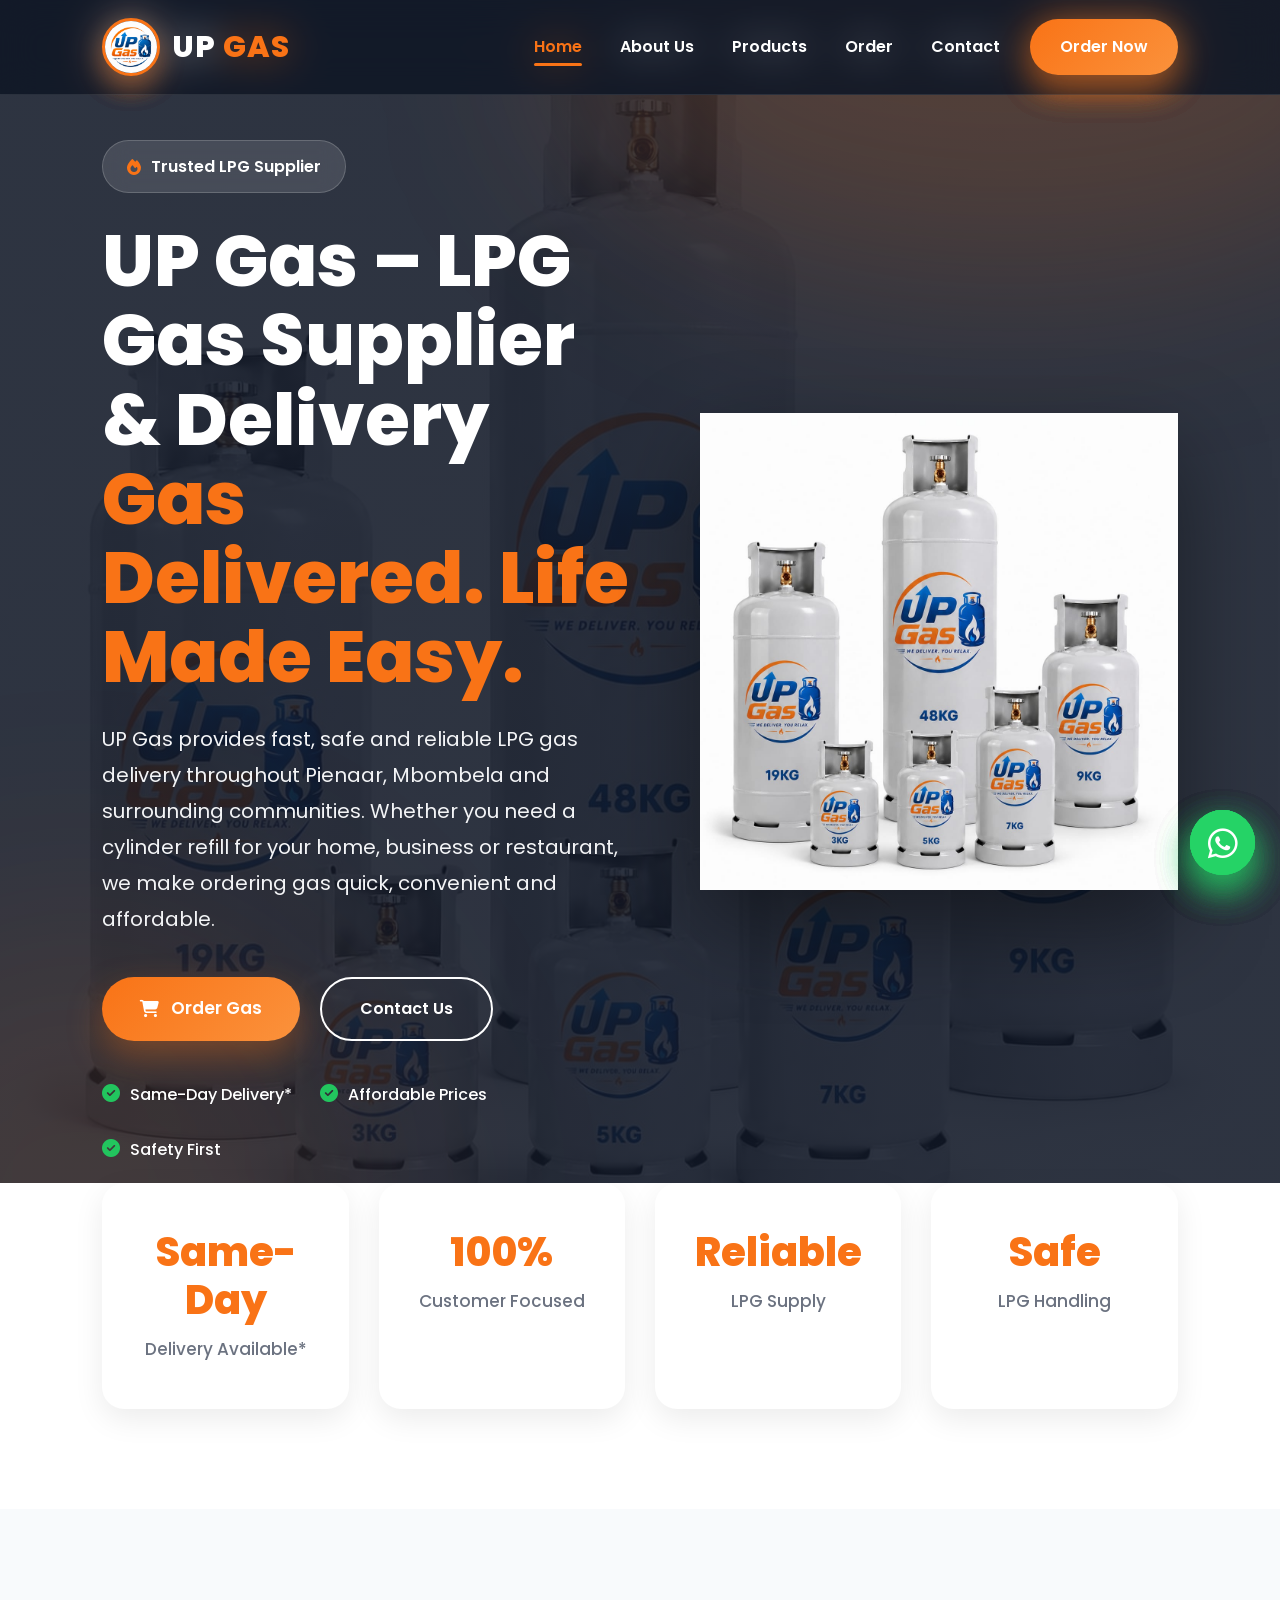
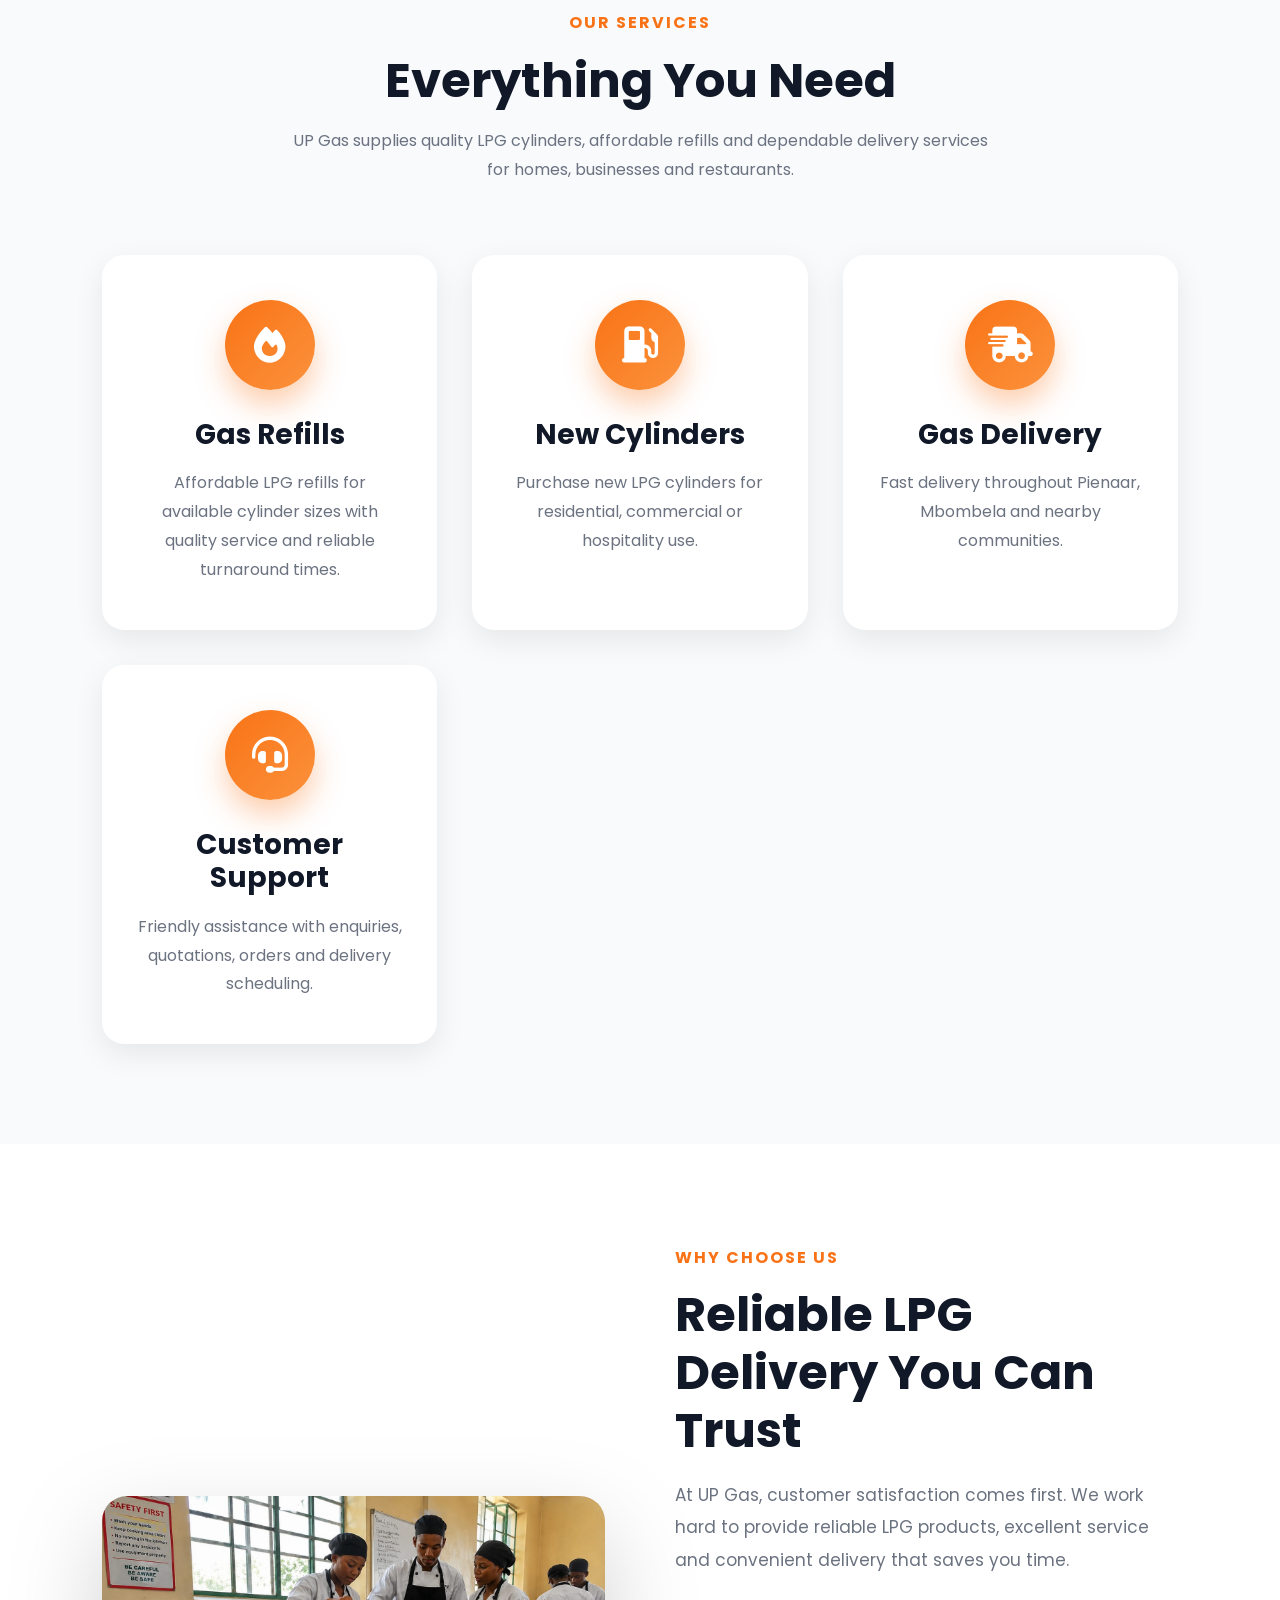
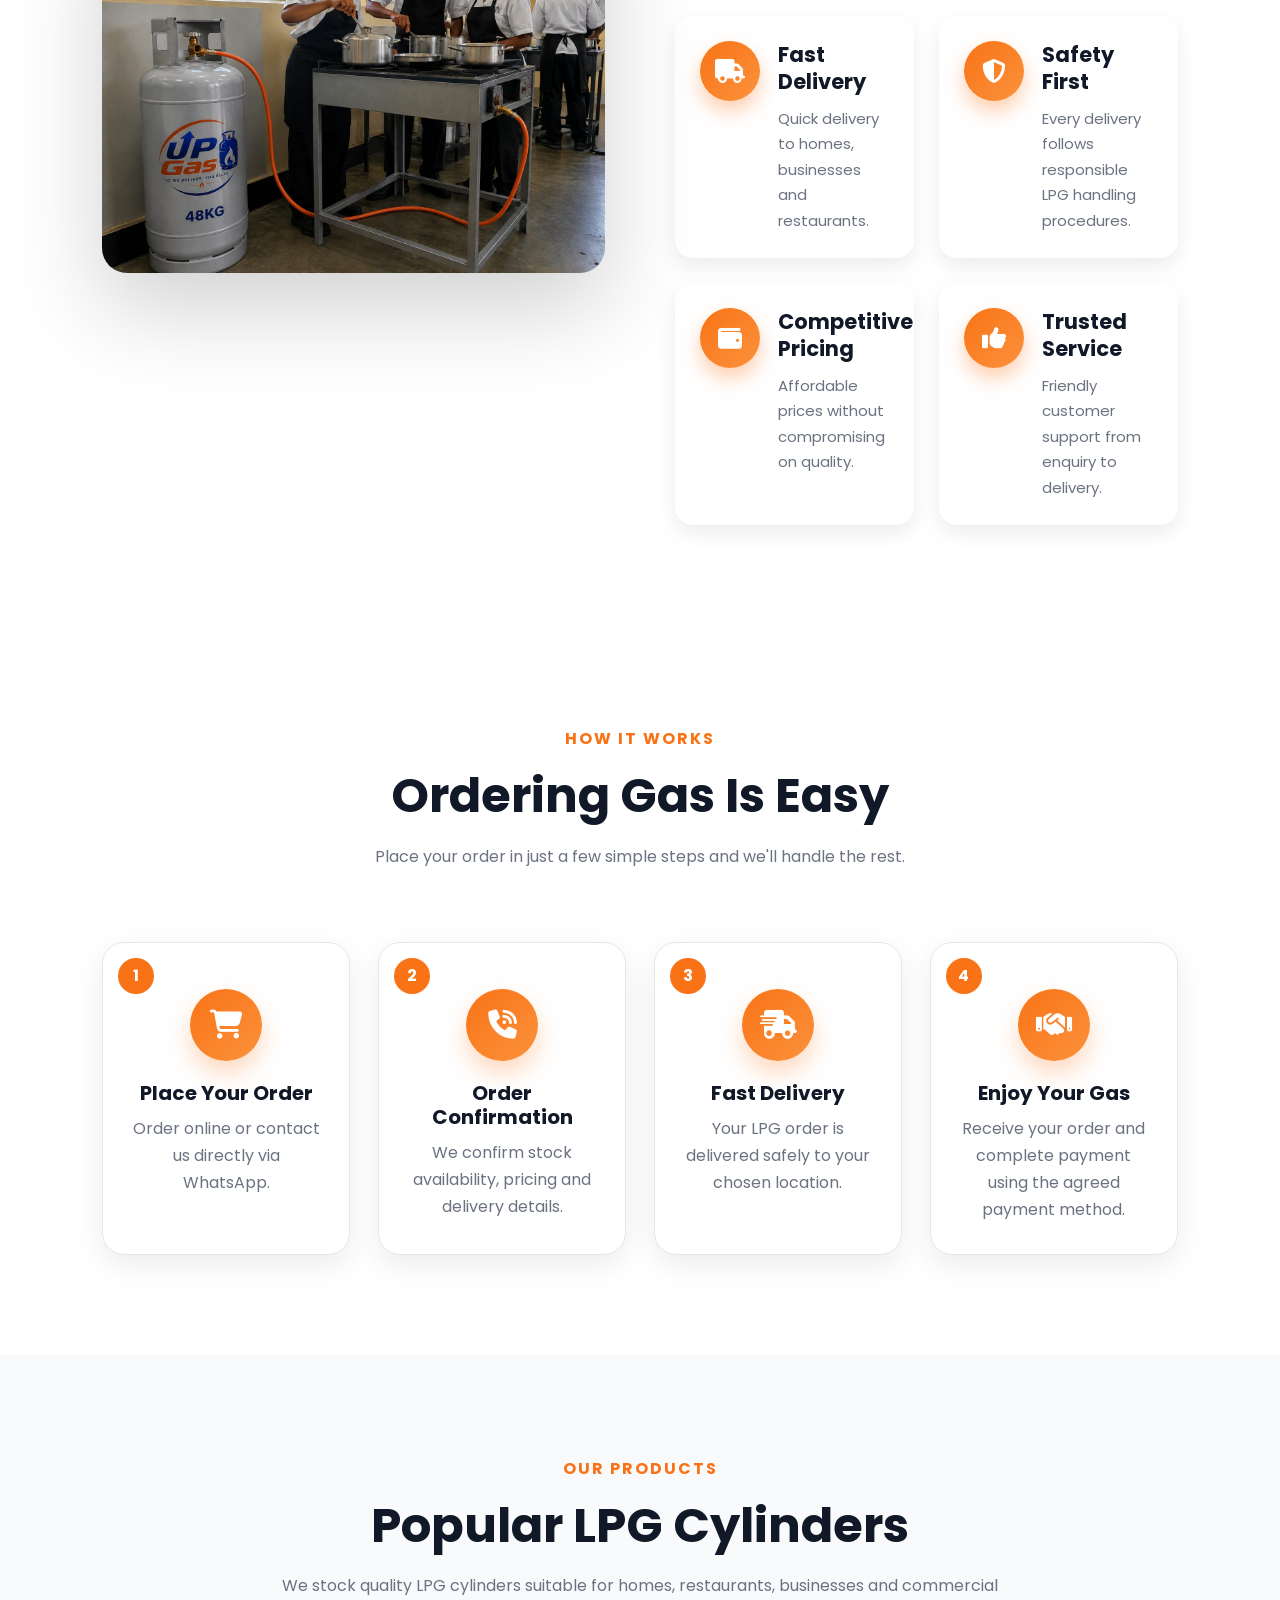
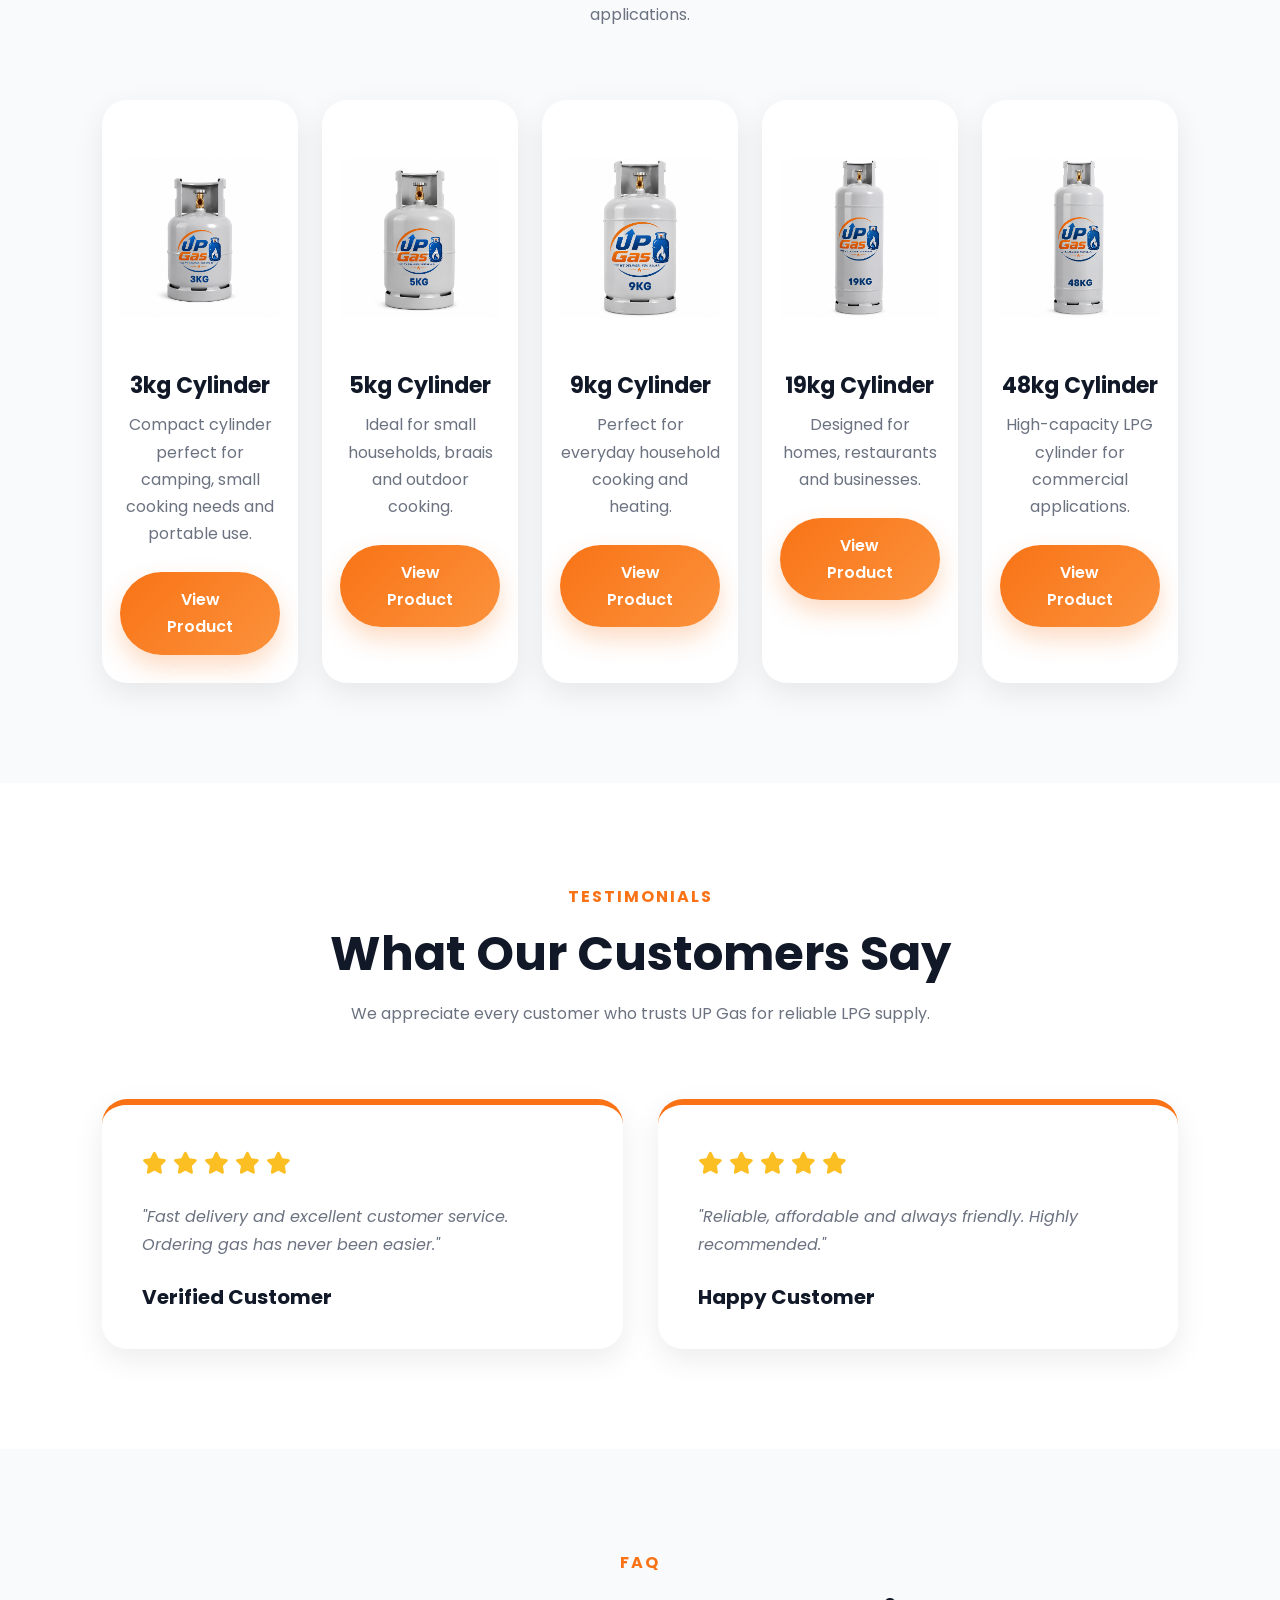
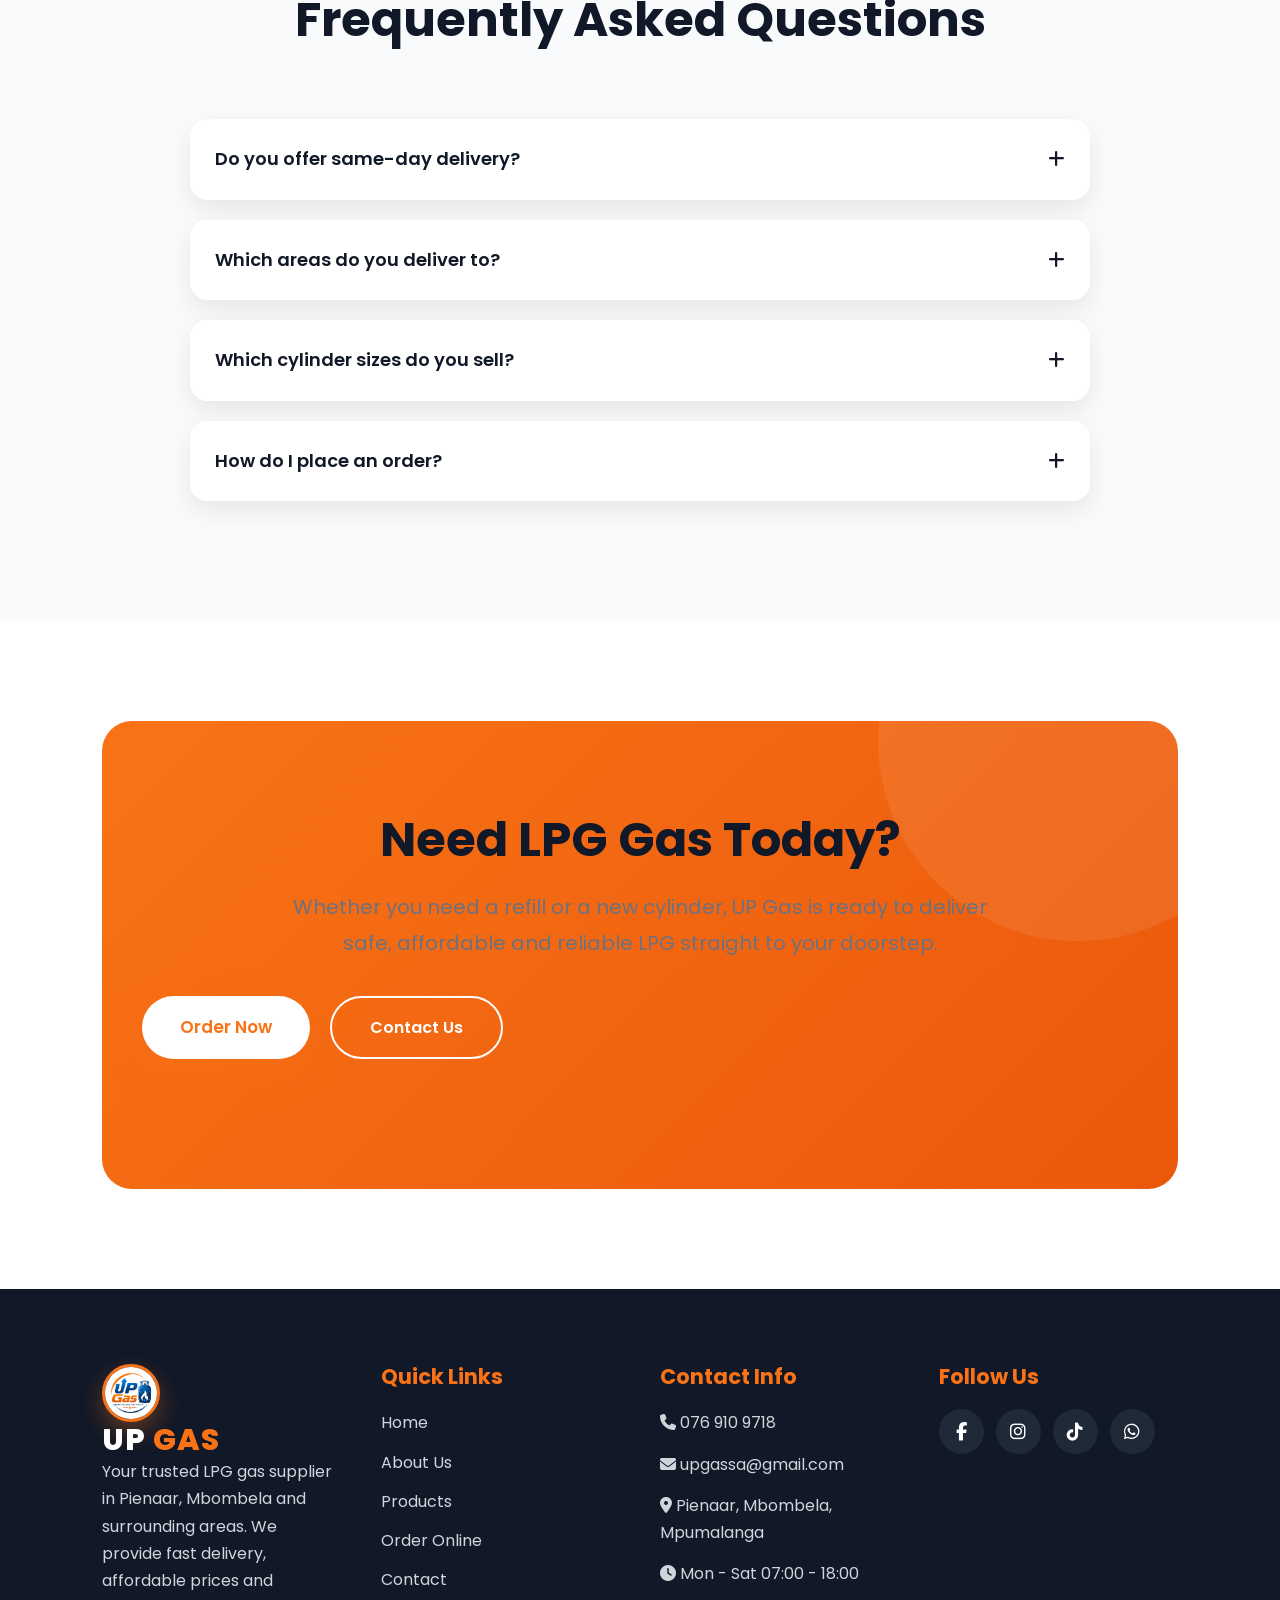
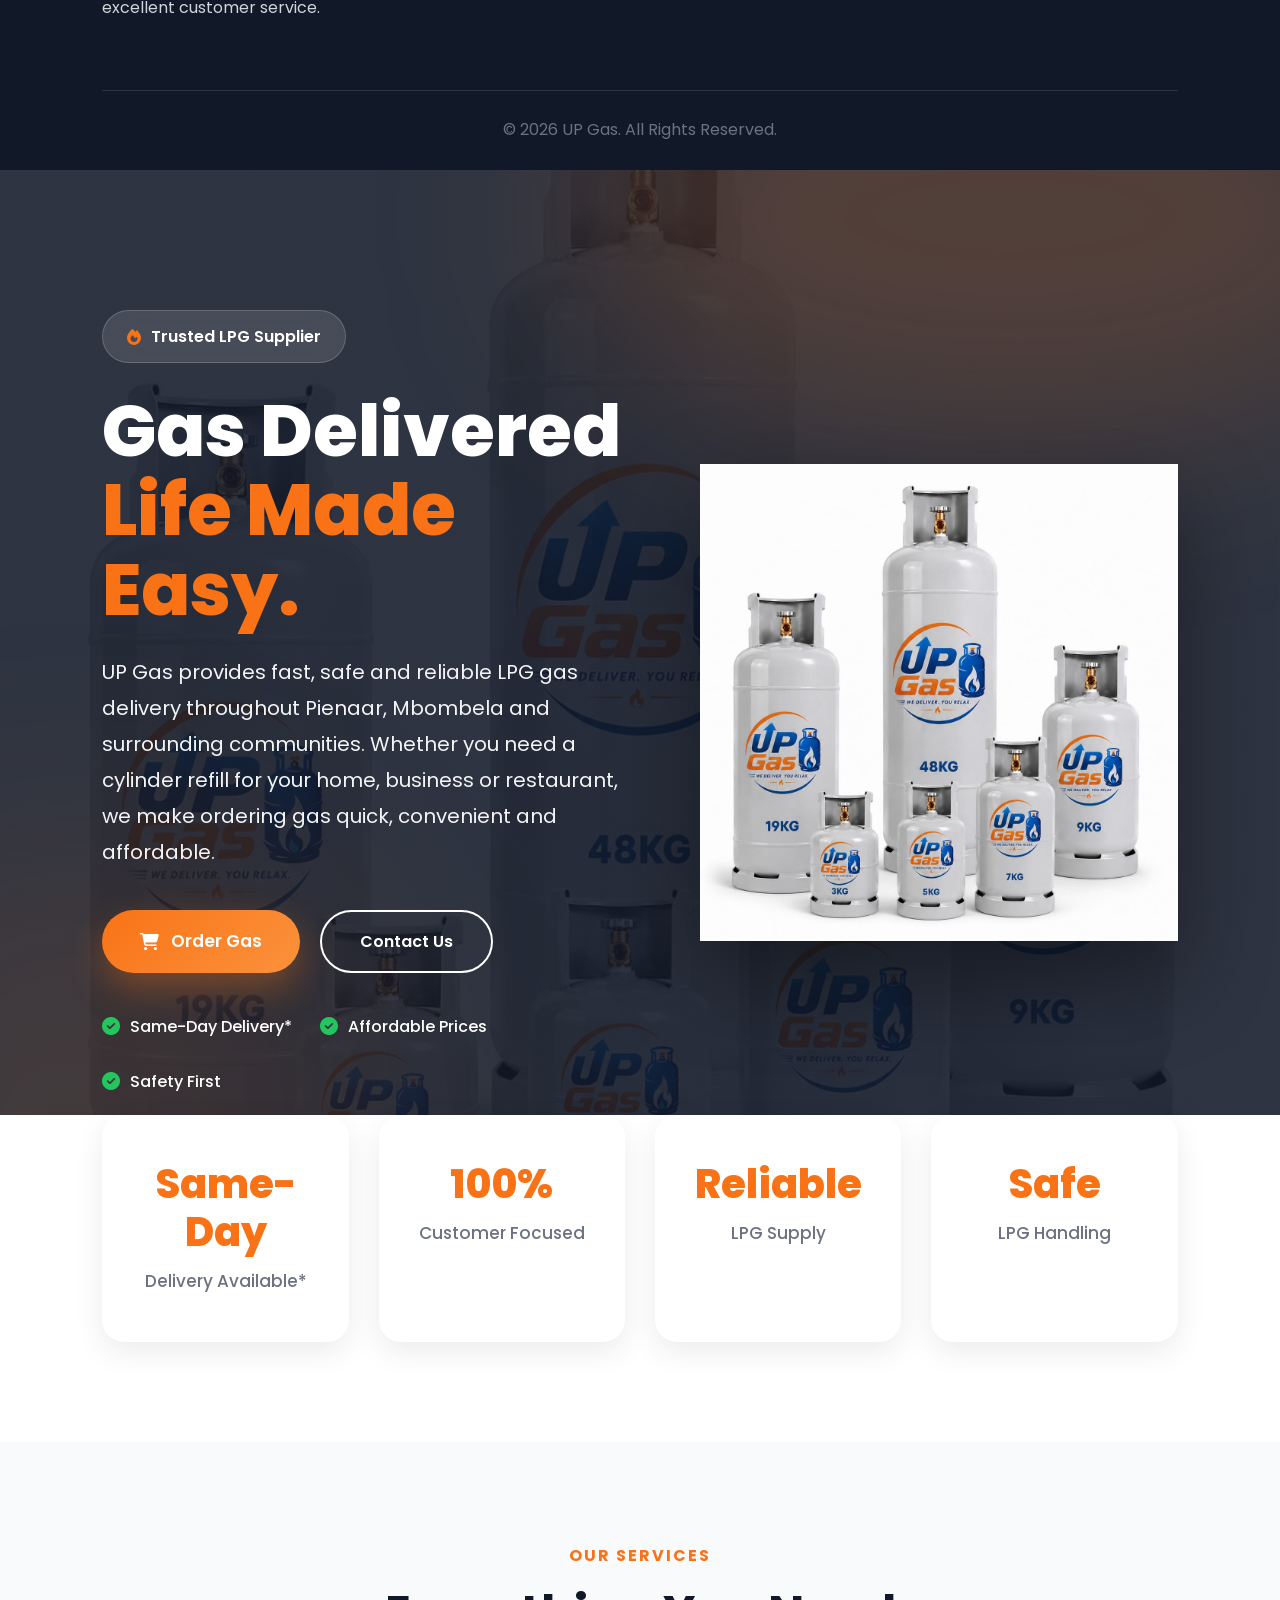
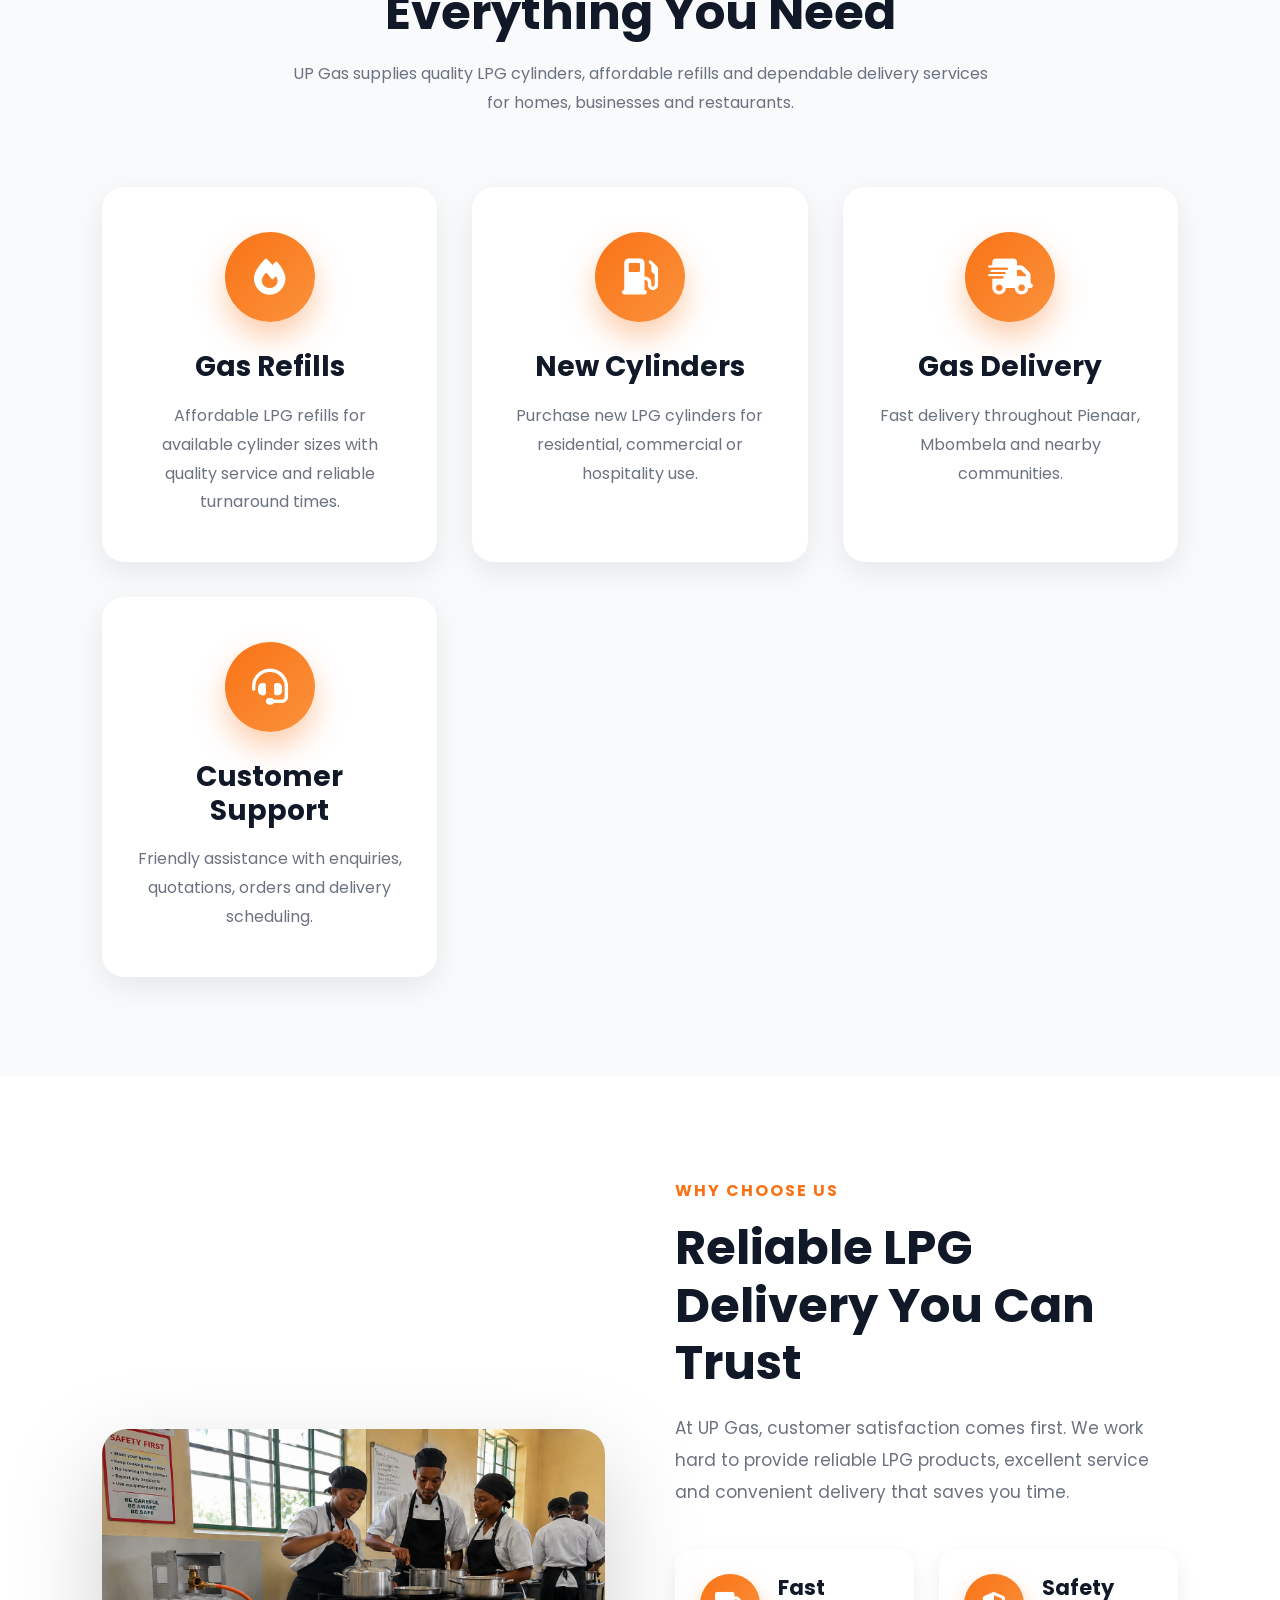
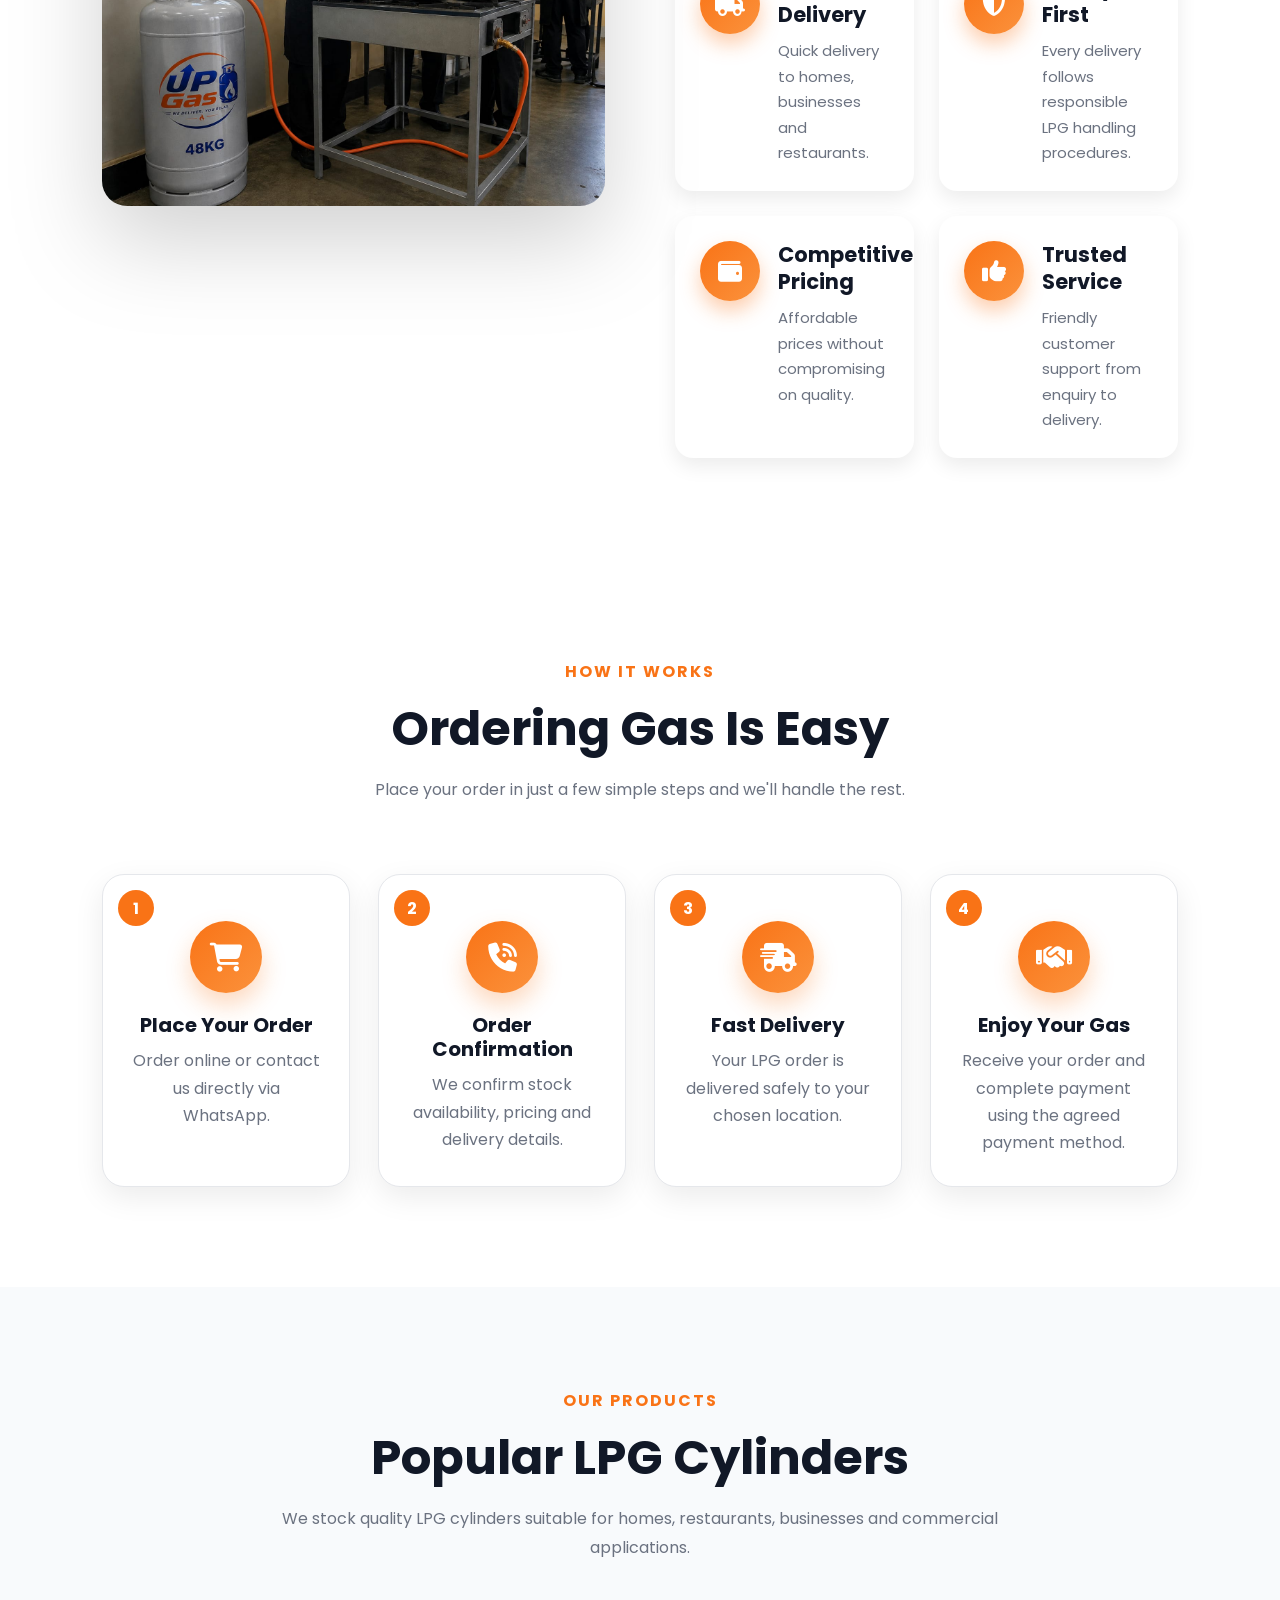
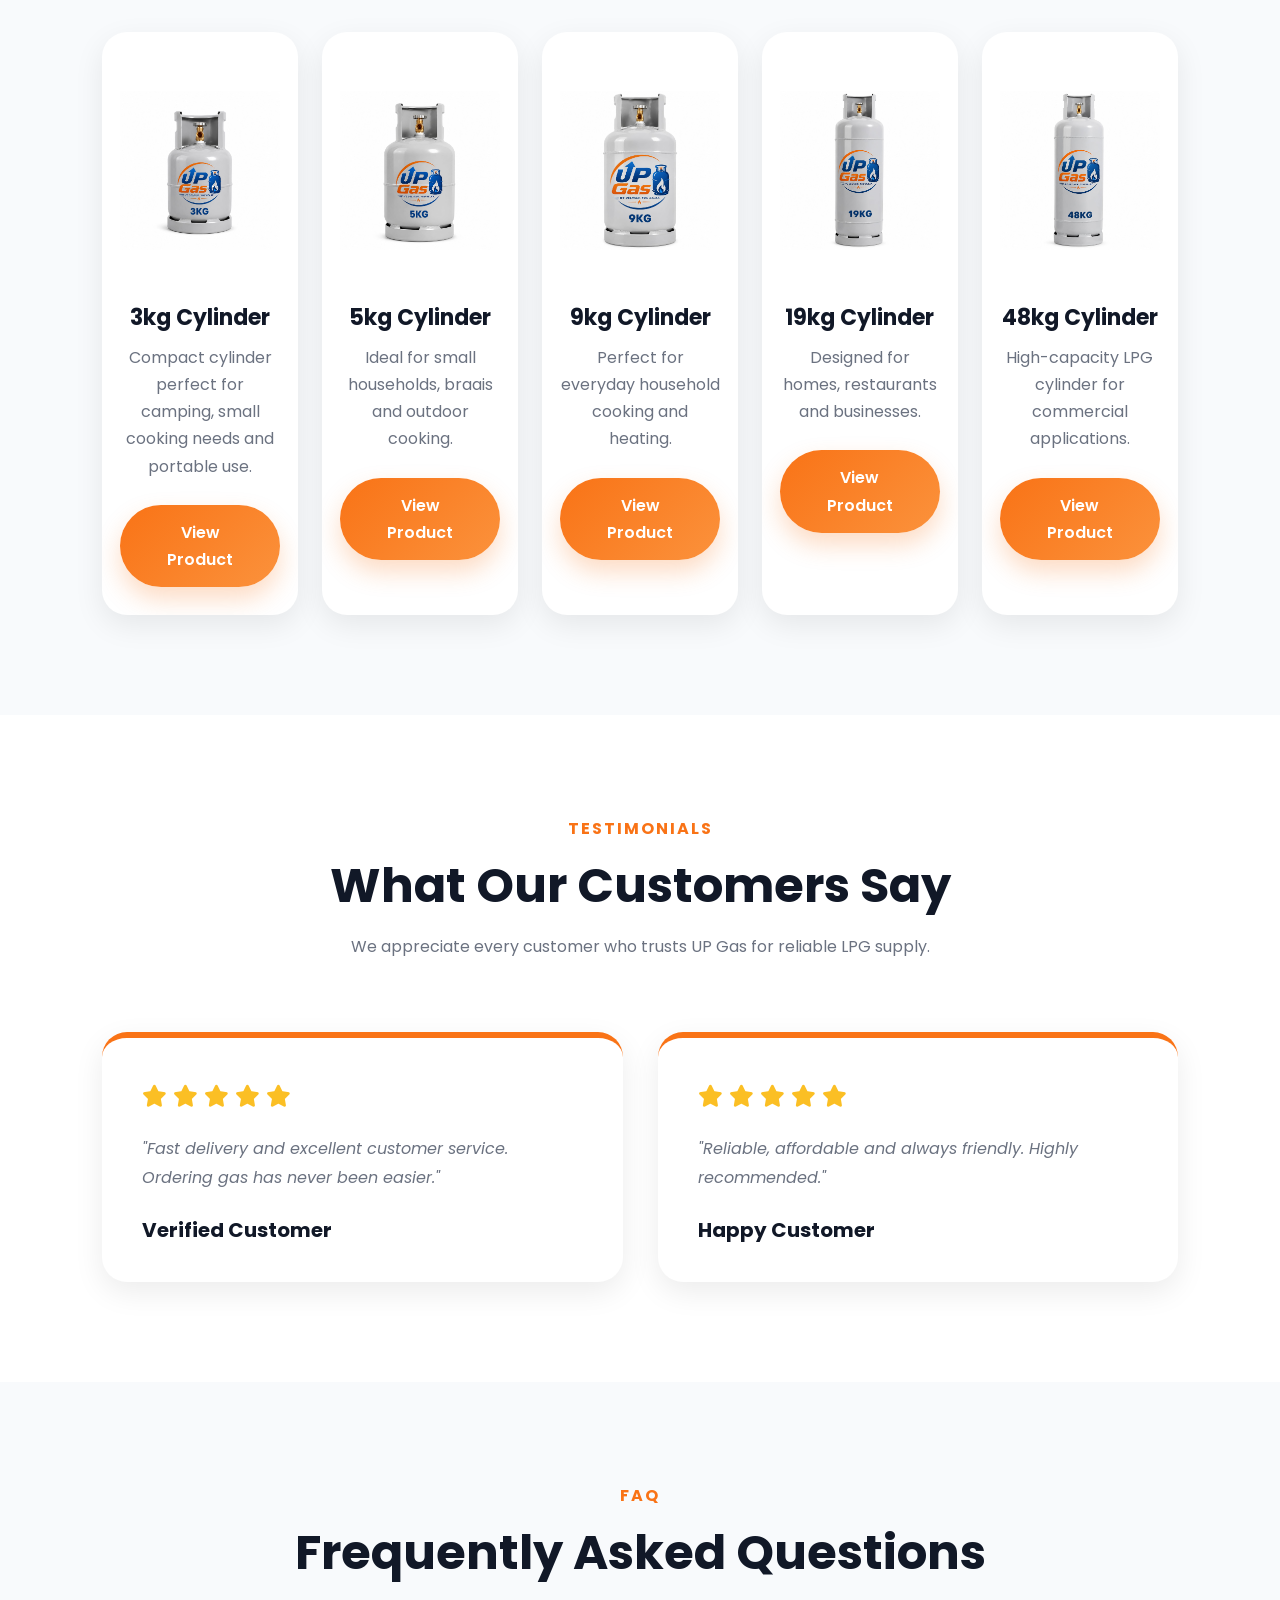
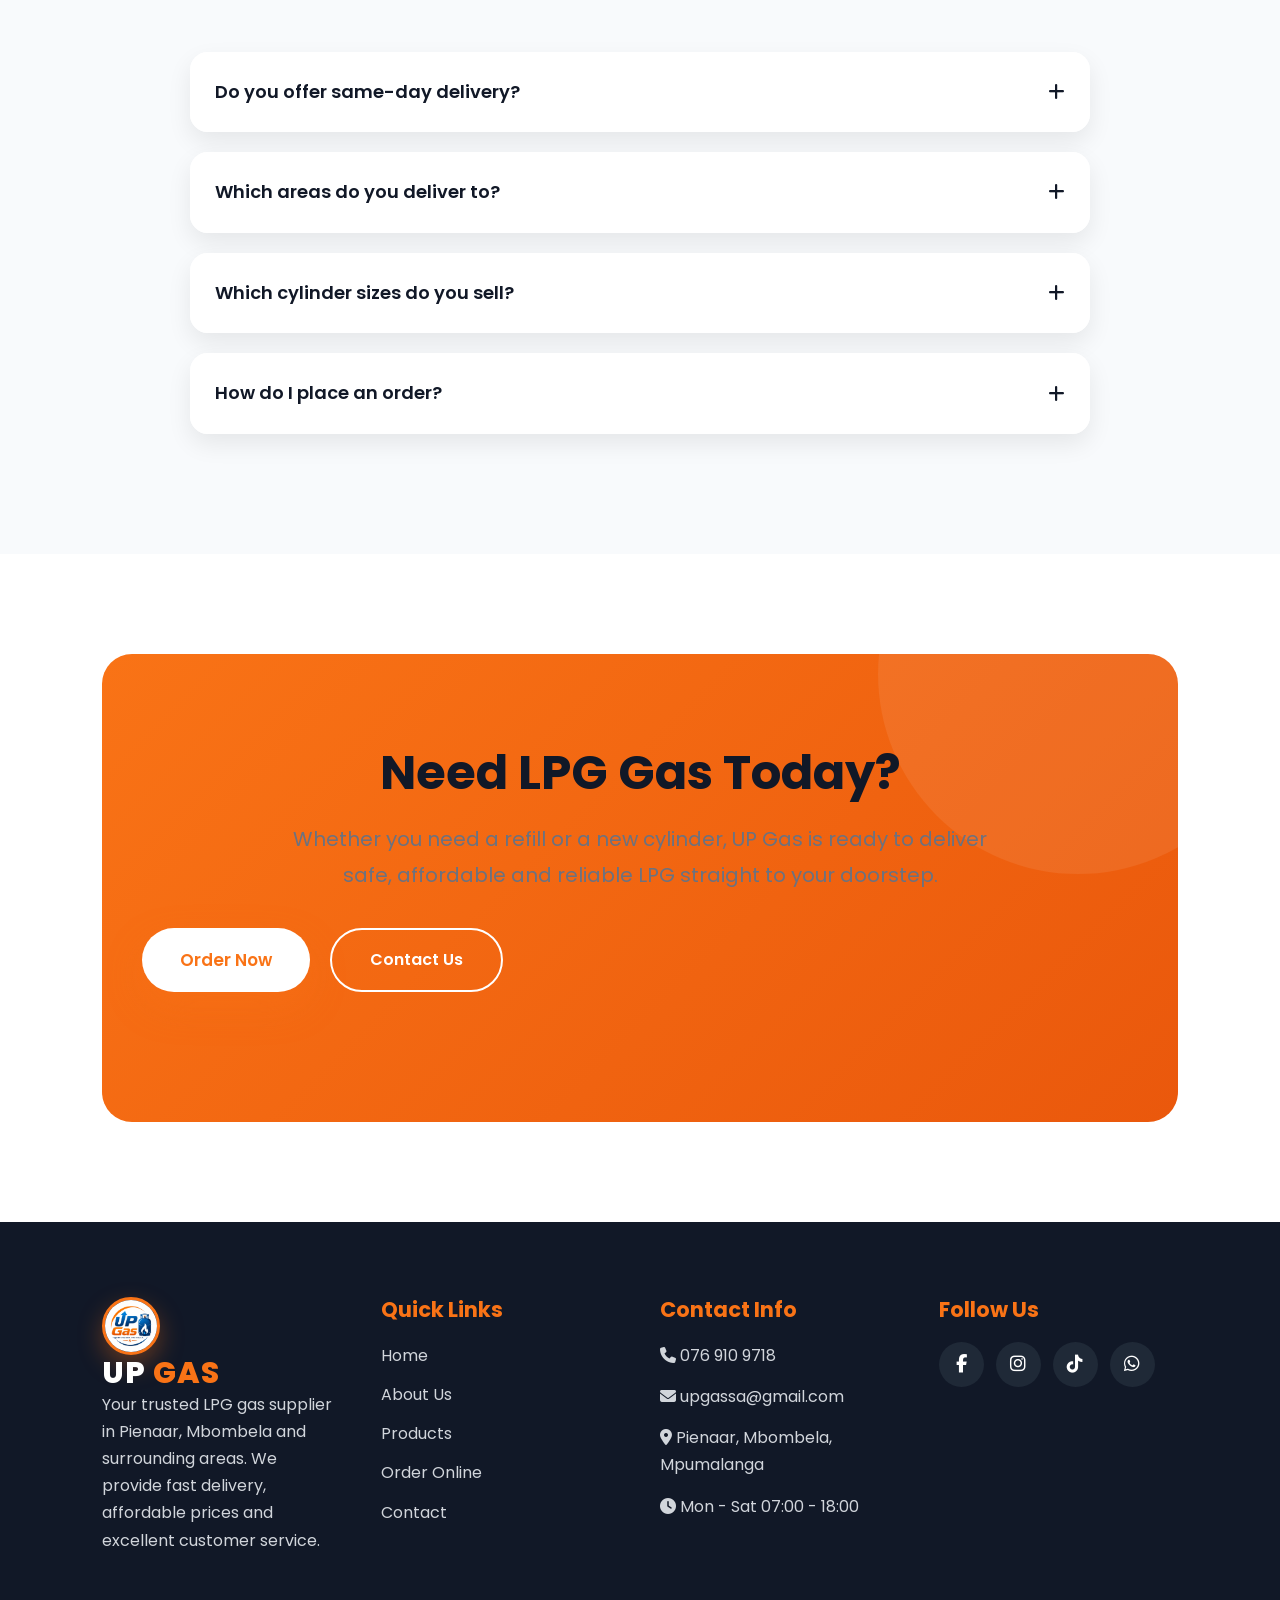
==== commit 5fad23e9: "Update index.html" ====
--- a/index.html
+++ b/index.html
@@ -1,1059 +1,111 @@
-<!DOCTYPE html>  <html lang="en">  <head>  <!-- =========================================  
-     BASIC META  
-========================================== -->  
-
-<meta charset="UTF-8">  
-
-<meta http-equiv="X-UA-Compatible" content="IE=edge">  
-
-<meta name="viewport"  
-      content="width=device-width, initial-scale=1.0">  
-
-<title>  
-    UP Gas | Fast & Reliable LPG Gas Delivery in Pienaar  
-</title>  
-
-<meta name="description"  
-      content="UP Gas provides fast, safe and reliable LPG gas delivery in Pienaar, Mbombela and surrounding areas. Order gas cylinders online today.">  
-
-<meta name="keywords"  
-      content="UP Gas, LPG Gas, Gas Delivery, Pienaar, Mbombela, Gas Cylinder, LPG Refill, South Africa">  
-
-<meta name="author"  
-      content="UP Gas">  
-
-<meta name="theme-color"  
-      content="#f97316">  
-
-<!-- =========================================  
-     OPEN GRAPH  
-========================================== -->  
-
-<meta property="og:type"  
-      content="website">  
-
-<meta property="og:title"  
-      content="UP Gas | Gas Delivered. Life Made Easy.">  
-
-<meta property="og:description"  
-      content="Fast, safe and reliable LPG gas delivery in Pienaar and surrounding areas.">  
-
-<meta property="og:image"  
-      content="images/logo.jpeg">  
-
-<meta property="og:url"  
-      content="https://www.upgas.co.za">  
-
-<!-- =========================================  
-     FAVICON  
-========================================== -->  
-
-<link rel="icon"  
-      type="image/png"  
-      href="images/favicon.png">  
-
-<!-- =========================================  
-     GOOGLE FONT  
-========================================== -->  
-
-<link rel="preconnect"  
-      href="https://fonts.googleapis.com">  
-
-<link rel="preconnect"  
-      href="https://fonts.gstatic.com"  
-      crossorigin>  
-
-<link href="https://fonts.googleapis.com/css2?family=Poppins:wght@300;400;500;600;700;800&display=swap"  
-      rel="stylesheet">  
-
-<!-- =========================================  
-     FONT AWESOME  
-========================================== -->  
-
-<link rel="stylesheet"  
-      href="https://cdnjs.cloudflare.com/ajax/libs/font-awesome/6.6.0/css/all.min.css">  
-
-<!-- =========================================  
-     CSS  
-========================================== -->  
-
-<link rel="stylesheet"  
-      href="css/global.css">  
-
-<link rel="stylesheet"  
-      href="css/Home.css">  
-
-<link rel="stylesheet" href="css/mobile-hero-fix.css">  
-<link rel="stylesheet" href="css/shared.css">
-
-</head>  <body>  <!-- =========================================  
-     MOBILE MENU OVERLAY  
-========================================== -->  <div class="menu-overlay"></div>  <header id="header">  
-<div class="container">  
-<div class="logo"><a href="index.html" aria-label="UP Gas Home"><img src="images/logo.jpeg" alt="UP Gas Logo"><h2>UP <span>GAS</span></h2></a></div>  
-<nav id="navbar"><ul><li><a href="index.html" class="active">Home</a></li><li><a href="about.html">About Us</a></li><li><a href="products.html">Products</a></li><li><a href="order.html">Order</a></li><li><a href="contact.html">Contact</a></li></ul></nav>  
-<a href="order.html" class="nav-btn">Order Now</a>  
-<button id="menu-btn" type="button" aria-label="Open navigation menu" aria-expanded="false"><i class="fas fa-bars"></i></button>  
-</div>  
-</header>  <!-- =========================================  
-     HERO SECTION  
-========================================== -->  <section class="hero"  
-         id="home">  <div class="container hero-wrapper">  
-
-    <!-- Left Side -->  
-
-    <div class="hero-content">  
-
-        <span class="tag">  
-
-            <i class="fas fa-fire"></i>  
-
-            Trusted LPG Supplier  
-
-        </span>  
-
-        <h1>  
-
-            Gas Delivered  
-
-            <span>  
-
-                Life Made Easy.  
-
-            </span>  
-
-        </h1>  
-
-        <p>  
-
-            UP Gas provides fast, safe and reliable LPG  
-            gas delivery throughout Pienaar,  
-            Mbombela and surrounding communities.  
-
-            Whether you need a cylinder refill for  
-            your home, business or restaurant,  
-            we make ordering gas quick, convenient  
-            and affordable.  
-
-        </p>  
-
-        <!-- Buttons -->  
-
-        <div class="hero-buttons">  
-
-            <a href="order.html"  
-               class="btn">  
-
-                <i class="fas fa-cart-shopping"></i>  
-
-                Order Gas  
-
-            </a>  
-
-            <a href="contact.html"  
-               class="btn-outline">  
-
-                Contact Us  
-
-            </a>  
-
-        </div>  
-
-        <!-- Features -->  
-
-        <div class="hero-features">  
-
-            <div>  
-
-                <i class="fas fa-circle-check"></i>  
-
-                Same-Day Delivery*  
-
-            </div>  
-
-            <div>  
-
-                <i class="fas fa-circle-check"></i>  
-
-                Affordable Prices  
-
-            </div>  
-
-            <div>  
-
-                <i class="fas fa-circle-check"></i>  
-
-                Safety First  
-
-            </div>  
-
-        </div>  
-
-    </div>  
-
-    <!-- Right Side -->  
-
-    <div class="hero-image">  
-
-        <img src="images/Hero.jpeg"  
-             alt="UP Gas LPG Cylinder"  
-             fetchpriority="high">  
-
-    </div>  
-
-</div>
-
-</section>  <!-- =========================================  
-     BUSINESS HIGHLIGHTS  
-========================================== -->  <section class="stats">  <div class="container">  
-
-    <div class="stats-grid">  
-
-        <div class="stat-card">  
-
-            <h2>Same-Day</h2>  
-
-            <p>Delivery Available*</p>  
-
-        </div>  
-
-        <div class="stat-card">  
-
-            <h2>100%</h2>  
-
-            <p>Customer Focused</p>  
-
-        </div>  
-
-        <div class="stat-card">  
-
-            <h2>Reliable</h2>  
-
-            <p>LPG Supply</p>  
-
-        </div>  
-
-        <div class="stat-card">  
-
-            <h2>Safe</h2>  
-
-            <p>LPG Handling</p>  
-
-        </div>  
-
-    </div>  
-
-</div>
-
-</section>  <!-- =========================================  
-     SERVICES  
-========================================== -->  <section class="services"  
-         id="services">  <div class="container">  
-
-    <div class="section-title">  
-
-        <span>OUR SERVICES</span>  
-
-        <h2>Everything You Need</h2>  
-
-        <p>  
-
-            UP Gas supplies quality LPG cylinders,  
-            affordable refills and dependable delivery  
-            services for homes, businesses and restaurants.  
-
-        </p>  
-
-    </div>  
-
-    <div class="services-grid">  
-
-        <article class="service-card">  
-
-            <div class="icon">  
-
-                <i class="fas fa-fire"></i>  
-
-            </div>  
-
-            <h3>Gas Refills</h3>  
-
-            <p>  
-
-                Affordable LPG refills for available  
-                cylinder sizes with quality service  
-                and reliable turnaround times.  
-
-            </p>  
-
-        </article>  
-
-        <article class="service-card">  
-
-            <div class="icon">  
-
-                <i class="fas fa-gas-pump"></i>  
-
-            </div>  
-
-            <h3>New Cylinders</h3>  
-
-            <p>  
-
-                Purchase new LPG cylinders for  
-                residential, commercial or  
-                hospitality use.  
-
-            </p>  
-
-        </article>  
-
-        <article class="service-card">  
-
-            <div class="icon">  
-
-                <i class="fas fa-truck-fast"></i>  
-
-            </div>  
-
-            <h3>Gas Delivery</h3>  
-
-            <p>  
-
-                Fast delivery throughout  
-                Pienaar, Mbombela and nearby  
-                communities.  
-
-            </p>  
-
-        </article>  
-
-        <article class="service-card">  
-
-            <div class="icon">  
-
-                <i class="fas fa-headset"></i>  
-
-            </div>  
-
-            <h3>Customer Support</h3>  
-
-            <p>  
-
-                Friendly assistance with  
-                enquiries, quotations,  
-                orders and delivery scheduling.  
-
-            </p>  
-
-        </article>  
-
-    </div>  
-
-</div>
-
-</section>  <!-- =========================================  
-     WHY CHOOSE US  
-========================================== -->  <section class="why-us"  
-         id="why-us">  <div class="container why-wrapper">  
-
-    <div class="why-image">  
-
-        <img src="images/Why.jpeg"  
-             loading="lazy"  
-             alt="UP Gas delivery vehicle">  
-
-    </div>  
-
-    <div class="why-content">  
-
-        <span class="section-tag">  
-
-            WHY CHOOSE US  
-
-        </span>  
-
-        <h2>  
-
-            Reliable LPG Delivery  
-            You Can Trust  
-
-        </h2>  
-
-        <p>  
-
-            At UP Gas, customer satisfaction  
-            comes first.  
-
-            We work hard to provide reliable  
-            LPG products, excellent service  
-            and convenient delivery that saves  
-            you time.  
-
-        </p>  
-
-        <div class="features-grid">  
-
-            <div class="feature">  
-
-                <i class="fas fa-truck"></i>  
-
-                <div>  
-
-                    <h3>  
-
-                        Fast Delivery  
-
-                    </h3>  
-
-                    <p>  
-
-                        Quick delivery to homes,  
-                        businesses and restaurants.  
-
-                    </p>  
-
-                </div>  
-
-            </div>  
-
-            <div class="feature">  
-
-                <i class="fas fa-shield-alt"></i>  
-
-                <div>  
-
-                    <h3>  
-
-                        Safety First  
-
-                    </h3>  
-
-                    <p>  
-
-                        Every delivery follows  
-                        responsible LPG handling  
-                        procedures.  
-
-                    </p>  
-
-                </div>  
-
-            </div>  
-
-            <div class="feature">  
-
-                <i class="fas fa-wallet"></i>  
-
-                <div>  
-
-                    <h3>  
-
-                        Competitive Pricing  
-
-                    </h3>  
-
-                    <p>  
-
-                        Affordable prices without  
-                        compromising on quality.  
-
-                    </p>  
-
-                </div>  
-
-            </div>  
-
-            <div class="feature">  
-
-                <i class="fas fa-thumbs-up"></i>  
-
-                <div>  
-
-                    <h3>  
-
-                        Trusted Service  
-
-                    </h3>  
-
-                    <p>  
-
-                        Friendly customer support  
-                        from enquiry to delivery.  
-
-                    </p>  
-
-                </div>  
-
-            </div>  
-
-        </div>  
-
-    </div>  
-
-</div>
-
-</section>  <!-- =========================================  
-     HOW IT WORKS  
-========================================== -->  <section class="process"  
-         id="process">  <div class="container">  
-
-    <div class="section-title">  
-
-        <span>HOW IT WORKS</span>  
-
-        <h2>  
-
-            Ordering Gas Is Easy  
-
-        </h2>  
-
-        <p>  
-
-            Place your order in just a few  
-            simple steps and we'll handle  
-            the rest.  
-
-        </p>  
-
-    </div>  
-
-    <div class="process-grid">  
-
-        <article class="step">  
-
-            <span class="number">  
-
-                1  
-
-            </span>  
-
-            <i class="fas fa-cart-shopping"></i>  
-
-            <h3>  
-
-                Place Your Order  
-
-            </h3>  
-
-            <p>  
-
-                Order online or contact us  
-                directly via WhatsApp.  
-
-            </p>  
-
-        </article>  
-
-        <article class="step">  
-
-            <span class="number">  
-
-                2  
-
-            </span>  
-
-            <i class="fas fa-phone-volume"></i>  
-
-            <h3>  
-
-                Order Confirmation  
-
-            </h3>  
-
-            <p>  
-
-                We confirm stock availability,  
-                pricing and delivery details.  
-
-            </p>  
-
-        </article>  
-
-        <article class="step">  
-
-            <span class="number">  
-
-                3  
-
-            </span>  
-
-            <i class="fas fa-truck-fast"></i>  
-
-            <h3>  
-
-                Fast Delivery  
-
-            </h3>  
-
-            <p>  
-
-                Your LPG order is delivered  
-                safely to your chosen location.  
-
-            </p>  
-
-        </article>  
-
-        <article class="step">  
-
-            <span class="number">  
-
-                4  
-
-            </span>  
-
-            <i class="fas fa-handshake"></i>  
-
-            <h3>  
-
-                Enjoy Your Gas  
-
-            </h3>  
-
-            <p>  
-
-                Receive your order and complete  
-                payment using the agreed payment  
-                method.  
-
-            </p>  
-
-        </article>  
-
-    </div>  
-
-</div>
-
-</section>  <!-- ==========================  
-     FEATURED PRODUCTS  
-=========================== -->  
-
-<section class="products-preview" id="products">  
-
-    <div class="section-title">  
-
-        <span>OUR PRODUCTS</span>  
-
-        <h2>Popular LPG Cylinders</h2>  
-
-        <p>  
-
-            We stock quality LPG cylinders suitable for homes,  
-            restaurants, businesses and commercial applications.  
-
-        </p>  
-
-    </div>  
-
-    <div class="products-grid">  
-
-        <div class="product">  
-
-            <img src="images/Size 3.jpeg"  
-                 alt="3kg LPG Cylinder">  
-
-            <h3>3kg Cylinder</h3>  
-
-            <p>  
-
-                Compact cylinder perfect for camping,  
-                small cooking needs and portable use.  
-
-            </p>  
-
-            <a href="products.html"  
-               class="btn-small">  
-
-                View Product  
-
-            </a>  
-
-        </div>  
-
-        <div class="product">  
-
-            <img src="images/Size 5.jpeg"  
-                 alt="5kg LPG Cylinder">  
-
-            <h3>5kg Cylinder</h3>  
-
-            <p>  
-
-                Ideal for small households,  
-                braais and outdoor cooking.  
-
-            </p>  
-
-            <a href="products.html"  
-               class="btn-small">  
-
-                View Product  
-
-            </a>  
-
-        </div>  
-
-        <div class="product">  
-
-            <img src="images/Size 9.jpeg"  
-                 alt="9kg LPG Cylinder">  
-
-            <h3>9kg Cylinder</h3>  
-
-            <p>  
-
-                Perfect for everyday household  
-                cooking and heating.  
-
-            </p>  
-
-            <a href="products.html"  
-               class="btn-small">  
-
-                View Product  
-
-            </a>  
-
-        </div>  
-
-        <div class="product">  
-
-            <img src="images/Size 19.jpeg"  
-                 alt="19kg LPG Cylinder">  
-
-            <h3>19kg Cylinder</h3>  
-
-            <p>  
-
-                Designed for homes,  
-                restaurants and businesses.  
-
-            </p>  
-
-            <a href="products.html"  
-               class="btn-small">  
-
-                View Product  
-
-            </a>  
-
-        </div>  
-
-        <div class="product">  
-
-            <img src="images/Size 48.jpeg"  
-                 alt="48kg LPG Cylinder">  
-
-            <h3>48kg Cylinder</h3>  
-
-            <p>  
-
-                High-capacity LPG cylinder  
-                for commercial applications.  
-
-            </p>  
-
-            <a href="products.html"  
-               class="btn-small">  
-
-                View Product  
-
-            </a>  
-
-        </div>  
-
-    </div>  
-
-</section>  
-
-<!-- ==========================  
-     TESTIMONIALS  
-=========================== -->  
-
-<section class="testimonials">  
-
-    <div class="section-title">  
-
-        <span>TESTIMONIALS</span>  
-
-        <h2>What Our Customers Say</h2>  
-
-        <p>  
-
-            We appreciate every customer who trusts  
-            UP Gas for reliable LPG supply.  
-
-        </p>  
-
-    </div>  
-
-    <div class="testimonial-slider">  
-
-        <div class="testimonial-card">  
-
-            <div class="stars">  
-
-                <i class="fas fa-star"></i>  
-                <i class="fas fa-star"></i>  
-                <i class="fas fa-star"></i>  
-                <i class="fas fa-star"></i>  
-                <i class="fas fa-star"></i>  
-
-            </div>  
-
-            <p>  
-
-                "Fast delivery and excellent customer  
-                service. Ordering gas has never been easier."  
-
-            </p>  
-
-            <h2>Verified Customer</h2>  
-
-        </div>  
-
-        <div class="testimonial-card">  
-
-            <div class="stars">  
-
-                <i class="fas fa-star"></i>  
-                <i class="fas fa-star"></i>  
-                <i class="fas fa-star"></i>  
-                <i class="fas fa-star"></i>  
-                <i class="fas fa-star"></i>  
-
-            </div>  
-
-            <p>  
-
-                "Reliable, affordable and always  
-                friendly. Highly recommended."  
-
-            </p>  
-
-            <h2>Happy Customer</h2>  
-
-        </div>  
-
-    </div>  
-
-</section>  
-
-<!-- ==========================  
-     FAQ  
-=========================== -->  
-
-<section class="faq">  
-
-    <div class="section-title">  
-
-        <span>FAQ</span>  
-
-        <h2>Frequently Asked Questions</h2>  
-
-    </div>  
-
-    <div class="faq-container">  
-
-        <div class="faq-item">  
-
-            <button class="faq-question">  
-
-                Do you offer same-day delivery?  
-
-                <i class="fas fa-plus"></i>  
-
-            </button>  
-
-            <div class="faq-answer">  
-
-                <p>  
-
-                    Same-day delivery is available  
-                    depending on stock availability,  
-                    location and order time.  
-
-                </p>  
-
-            </div>  
-
-        </div>  
-
-        <div class="faq-item">  
-
-            <button class="faq-question">  
-
-                Which areas do you deliver to?  
-
-                <i class="fas fa-plus"></i>  
-
-            </button>  
-
-            <div class="faq-answer">  
-
-                <p>  
-
-                    We deliver throughout Pienaar,  
-                    Mbombela and surrounding areas.  
-
-                </p>  
-
-            </div>  
-
-        </div>  
-
-        <div class="faq-item">  
-
-            <button class="faq-question">  
-
-                Which cylinder sizes do you sell?  
-
-                <i class="fas fa-plus"></i>  
-
-            </button>  
-
-            <div class="faq-answer">  
-
-                <p>  
-
-                    We supply 3kg, 5kg, 9kg,  
-                    19kg and 48kg LPG cylinders.  
-
-                </p>  
-
-            </div>  
-
-        </div>  
-
-        <div class="faq-item">  
-
-            <button class="faq-question">  
-
-                How do I place an order?  
-
-                <i class="fas fa-plus"></i>  
-
-            </button>  
-
-            <div class="faq-answer">  
-
-                <p>  
-
-                    Simply visit the Order page or  
-                    contact us directly via WhatsApp.  
-
-                </p>  
-
-            </div>  
-
-        </div>  
-
-    </div>  
-
-</section>  
-
-<!-- ==========================  
-     CALL TO ACTION  
-=========================== -->  
-
-<section class="cta-section">  
-
-    <div class="cta-content">  
-
-        <h2>  
-
-            Need LPG Gas Today?  
-
-        </h2>  
-
-        <p>  
-
-            Whether you need a refill or a new cylinder,  
-            UP Gas is ready to deliver safe, affordable and  
-            reliable LPG straight to your doorstep.  
-
-        </p>  
-
-        <div class="hero-buttons">  
-
-            <a href="order.html"  
-               class="btn">  
-
-                Order Now  
-
-            </a>  
-
-            <a href="contact.html"  
-               class="btn-outline">  
-
-                Contact Us  
-
-            </a>  
-
-        </div>  
-
-    </div>  
-
-</section>  
-
-<!-- ==========================  
-     FOOTER  
-=========================== -->  
-
-<footer>
-
-  <div class="footer-container">  
-    <div class="footer-box">  
-      <div class="logo">  
-        <img src="images/logo.jpeg" alt="UP Gas Logo">  
-        <h2>UP <span>GAS</span></h2>  
-      </div>  
-      <p>  
-        Your trusted LPG gas supplier in Pienaar, Mbombela and surrounding  
-        areas. We provide fast delivery, affordable prices and excellent  
-        customer service.  
-      </p>  
-    </div>  <div class="footer-box">  
-  <h3>Quick Links</h3>  
-  <a href="index.html">Home</a>  
-  <a href="about.html">About Us</a>  
-  <a href="products.html">Products</a>  
-  <a href="order.html">Order Online</a>  
-  <a href="contact.html">Contact</a>  
-</div>  
-
-<div class="footer-box">  
-  <h3>Contact Info</h3>  
-  <p><i class="fas fa-phone"></i> 076 910 9718</p>  
-  <p><i class="fas fa-envelope"></i> upgassa@gmail.com</p>  
-  <p><i class="fas fa-location-dot"></i> Pienaar, Mbombela, Mpumalanga</p>  
-  <p><i class="fas fa-clock"></i> Mon - Sat 07:00 - 18:00</p>  
-</div>  
-
-<div class="footer-box">  
-  <h3>Follow Us</h3>  
-  <div class="social-icons">  
-    <a href="#" aria-label="Facebook"><i class="fab fa-facebook-f"></i></a>  
-    <a href="#" aria-label="Instagram"><i class="fab fa-instagram"></i></a>  
-    <a href="#" aria-label="TikTok"><i class="fab fa-tiktok"></i></a>  
-    <a href="https://wa.me/27638761182" target="_blank" rel="noopener" aria-label="WhatsApp">  
-      <i class="fab fa-whatsapp"></i>  
-    </a>  
-  </div>  
-</div>
-
-  </div>    <div class="footer-bottom">  
-    <p>© 2026 UP Gas. All Rights Reserved.</p>  
-  </div>  
-</footer>  <a href="https://wa.me/27638761182" class="whatsapp" target="_blank" rel="noopener" aria-label="Chat with UP Gas on WhatsApp">  
-  <i class="fab fa-whatsapp"></i>  
-</a>  
-<button id="topBtn" aria-label="Back to top"><i class="fas fa-arrow-up"></i></button>  <script src="js/Home.js"></script>  <script data-upgas-images-visible>  
-document.addEventListener("DOMContentLoaded",function(){  
-  document.querySelectorAll("img").forEach(function(img){img.classList.add("loaded");});  
-});  
-</script>  </body>  </html>    ========================================== -->
+<!DOCTYPE html>
+<html lang="en">
+
+<head>
+
+    <!-- =========================================
+         BASIC META
+    ========================================== -->
+
+    <meta charset="UTF-8">
+
+    <meta http-equiv="X-UA-Compatible" content="IE=edge">
+
+    <meta name="viewport"
+          content="width=device-width, initial-scale=1.0">
+
+    <title>
+        UP Gas | LPG Gas Supplier & Delivery in Pienaar, Mbombela
+    </title>
+
+    <meta name="description"
+          content="UP Gas is a trusted LPG gas supplier in Pienaar, Mbombela, Mpumalanga. Buy LPG gas cylinders, refills and get reliable gas delivery for homes, businesses and restaurants.">
+
+    <meta name="keywords"
+          content="UP Gas, LPG Gas, LPG gas supplier, LPG gas delivery, gas delivery Pienaar, gas delivery Mbombela, gas cylinders Pienaar, LPG refill Pienaar, gas cylinders Mbombela, LPG Mpumalanga">
+
+    <meta name="author"
+          content="UP Gas">
+
+    <meta name="robots"
+          content="index, follow">
+
+    <meta name="theme-color"
+          content="#f97316">
+
+    <!-- =========================================
+         CANONICAL URL
+    ========================================== -->
+
+    <link rel="canonical"
+          href="https://upgas.co.za/">
+
+    <!-- =========================================
+         OPEN GRAPH
+    ========================================== -->
+
+    <meta property="og:type"
+          content="website">
+
+    <meta property="og:title"
+          content="UP Gas | LPG Gas Supplier & Delivery">
+
+    <meta property="og:description"
+          content="UP Gas supplies LPG gas cylinders, refills and reliable gas delivery in Pienaar, Mbombela and surrounding areas.">
+
+    <meta property="og:image"
+          content="https://upgas.co.za/images/logo.jpeg">
+
+    <meta property="og:url"
+          content="https://upgas.co.za/">
+
+    <meta property="og:site_name"
+          content="UP Gas">
+
+    <meta property="og:locale"
+          content="en_ZA">
+
+    <!-- =========================================
+         TWITTER / X
+    ========================================== -->
+
+    <meta name="twitter:card"
+          content="summary_large_image">
+
+    <meta name="twitter:title"
+          content="UP Gas | LPG Gas Supplier & Delivery">
+
+    <meta name="twitter:description"
+          content="Fast, safe and reliable LPG gas delivery in Pienaar, Mbombela and surrounding areas.">
+
+    <meta name="twitter:image"
+          content="https://upgas.co.za/images/logo.jpeg">
+
+    <!-- =========================================
+         FAVICON
+    ========================================== -->
+
+    <link rel="icon"
+          type="image/png"
+          href="images/favicon.png">
+
+    <!-- =========================================
+         GOOGLE FONT
+    ========================================== -->
+
+    <link rel="preconnect"
+          href="https://fonts.googleapis.com">
+
+    <link rel="preconnect"
+          href="https://fonts.gstatic.com"
+          crossorigin>
+
+    <link href="https://fonts.googleapis.com/css2?family=Poppins:wght@300;400;500;600;700;800&display=swap"
+          rel="stylesheet">
+
+    <!-- =========================================
+         FONT AWESOME
+    ========================================== -->
 
     <link rel="stylesheet"
           href="https://cdnjs.cloudflare.com/ajax/libs/font-awesome/6.6.0/css/all.min.css">
@@ -2317,6 +1369,2289 @@
 
 </body>
 
+                         </html>
+<meta property="og:description"  
+      content="Fast, safe and reliable LPG gas delivery in Pienaar and surrounding areas.">  
+
+<meta property="og:image"  
+      content="images/logo.jpeg">  
+
+<meta property="og:url"  
+      content="https://www.upgas.co.za">  
+
+<!-- =========================================  
+     FAVICON  
+========================================== -->  
+
+<link rel="icon"  
+      type="image/png"  
+      href="images/favicon.png">  
+
+<!-- =========================================  
+     GOOGLE FONT  
+========================================== -->  
+
+<link rel="preconnect"  
+      href="https://fonts.googleapis.com">  
+
+<link rel="preconnect"  
+      href="https://fonts.gstatic.com"  
+      crossorigin>  
+
+<link href="https://fonts.googleapis.com/css2?family=Poppins:wght@300;400;500;600;700;800&display=swap"  
+      rel="stylesheet">  
+
+<!-- =========================================  
+     FONT AWESOME  
+========================================== -->  
+
+<link rel="stylesheet"  
+      href="https://cdnjs.cloudflare.com/ajax/libs/font-awesome/6.6.0/css/all.min.css">  
+
+<!-- =========================================  
+     CSS  
+========================================== -->  
+
+<link rel="stylesheet"  
+      href="css/global.css">  
+
+<link rel="stylesheet"  
+      href="css/Home.css">  
+
+<link rel="stylesheet" href="css/mobile-hero-fix.css">  
+<link rel="stylesheet" href="css/shared.css">
+
+</head>  <body>  <!-- =========================================  
+     MOBILE MENU OVERLAY  
+========================================== -->  <div class="menu-overlay"></div>  <header id="header">  
+<div class="container">  
+<div class="logo"><a href="index.html" aria-label="UP Gas Home"><img src="images/logo.jpeg" alt="UP Gas Logo"><h2>UP <span>GAS</span></h2></a></div>  
+<nav id="navbar"><ul><li><a href="index.html" class="active">Home</a></li><li><a href="about.html">About Us</a></li><li><a href="products.html">Products</a></li><li><a href="order.html">Order</a></li><li><a href="contact.html">Contact</a></li></ul></nav>  
+<a href="order.html" class="nav-btn">Order Now</a>  
+<button id="menu-btn" type="button" aria-label="Open navigation menu" aria-expanded="false"><i class="fas fa-bars"></i></button>  
+</div>  
+</header>  <!-- =========================================  
+     HERO SECTION  
+========================================== -->  <section class="hero"  
+         id="home">  <div class="container hero-wrapper">  
+
+    <!-- Left Side -->  
+
+    <div class="hero-content">  
+
+        <span class="tag">  
+
+            <i class="fas fa-fire"></i>  
+
+            Trusted LPG Supplier  
+
+        </span>  
+
+        <h1>  
+
+            Gas Delivered  
+
+            <span>  
+
+                Life Made Easy.  
+
+            </span>  
+
+        </h1>  
+
+        <p>  
+
+            UP Gas provides fast, safe and reliable LPG  
+            gas delivery throughout Pienaar,  
+            Mbombela and surrounding communities.  
+
+            Whether you need a cylinder refill for  
+            your home, business or restaurant,  
+            we make ordering gas quick, convenient  
+            and affordable.  
+
+        </p>  
+
+        <!-- Buttons -->  
+
+        <div class="hero-buttons">  
+
+            <a href="order.html"  
+               class="btn">  
+
+                <i class="fas fa-cart-shopping"></i>  
+
+                Order Gas  
+
+            </a>  
+
+            <a href="contact.html"  
+               class="btn-outline">  
+
+                Contact Us  
+
+            </a>  
+
+        </div>  
+
+        <!-- Features -->  
+
+        <div class="hero-features">  
+
+            <div>  
+
+                <i class="fas fa-circle-check"></i>  
+
+                Same-Day Delivery*  
+
+            </div>  
+
+            <div>  
+
+                <i class="fas fa-circle-check"></i>  
+
+                Affordable Prices  
+
+            </div>  
+
+            <div>  
+
+                <i class="fas fa-circle-check"></i>  
+
+                Safety First  
+
+            </div>  
+
+        </div>  
+
+    </div>  
+
+    <!-- Right Side -->  
+
+    <div class="hero-image">  
+
+        <img src="images/Hero.jpeg"  
+             alt="UP Gas LPG Cylinder"  
+             fetchpriority="high">  
+
+    </div>  
+
+</div>
+
+</section>  <!-- =========================================  
+     BUSINESS HIGHLIGHTS  
+========================================== -->  <section class="stats">  <div class="container">  
+
+    <div class="stats-grid">  
+
+        <div class="stat-card">  
+
+            <h2>Same-Day</h2>  
+
+            <p>Delivery Available*</p>  
+
+        </div>  
+
+        <div class="stat-card">  
+
+            <h2>100%</h2>  
+
+            <p>Customer Focused</p>  
+
+        </div>  
+
+        <div class="stat-card">  
+
+            <h2>Reliable</h2>  
+
+            <p>LPG Supply</p>  
+
+        </div>  
+
+        <div class="stat-card">  
+
+            <h2>Safe</h2>  
+
+            <p>LPG Handling</p>  
+
+        </div>  
+
+    </div>  
+
+</div>
+
+</section>  <!-- =========================================  
+     SERVICES  
+========================================== -->  <section class="services"  
+         id="services">  <div class="container">  
+
+    <div class="section-title">  
+
+        <span>OUR SERVICES</span>  
+
+        <h2>Everything You Need</h2>  
+
+        <p>  
+
+            UP Gas supplies quality LPG cylinders,  
+            affordable refills and dependable delivery  
+            services for homes, businesses and restaurants.  
+
+        </p>  
+
+    </div>  
+
+    <div class="services-grid">  
+
+        <article class="service-card">  
+
+            <div class="icon">  
+
+                <i class="fas fa-fire"></i>  
+
+            </div>  
+
+            <h3>Gas Refills</h3>  
+
+            <p>  
+
+                Affordable LPG refills for available  
+                cylinder sizes with quality service  
+                and reliable turnaround times.  
+
+            </p>  
+
+        </article>  
+
+        <article class="service-card">  
+
+            <div class="icon">  
+
+                <i class="fas fa-gas-pump"></i>  
+
+            </div>  
+
+            <h3>New Cylinders</h3>  
+
+            <p>  
+
+                Purchase new LPG cylinders for  
+                residential, commercial or  
+                hospitality use.  
+
+            </p>  
+
+        </article>  
+
+        <article class="service-card">  
+
+            <div class="icon">  
+
+                <i class="fas fa-truck-fast"></i>  
+
+            </div>  
+
+            <h3>Gas Delivery</h3>  
+
+            <p>  
+
+                Fast delivery throughout  
+                Pienaar, Mbombela and nearby  
+                communities.  
+
+            </p>  
+
+        </article>  
+
+        <article class="service-card">  
+
+            <div class="icon">  
+
+                <i class="fas fa-headset"></i>  
+
+            </div>  
+
+            <h3>Customer Support</h3>  
+
+            <p>  
+
+                Friendly assistance with  
+                enquiries, quotations,  
+                orders and delivery scheduling.  
+
+            </p>  
+
+        </article>  
+
+    </div>  
+
+</div>
+
+</section>  <!-- =========================================  
+     WHY CHOOSE US  
+========================================== -->  <section class="why-us"  
+         id="why-us">  <div class="container why-wrapper">  
+
+    <div class="why-image">  
+
+        <img src="images/Why.jpeg"  
+             loading="lazy"  
+             alt="UP Gas delivery vehicle">  
+
+    </div>  
+
+    <div class="why-content">  
+
+        <span class="section-tag">  
+
+            WHY CHOOSE US  
+
+        </span>  
+
+        <h2>  
+
+            Reliable LPG Delivery  
+            You Can Trust  
+
+        </h2>  
+
+        <p>  
+
+            At UP Gas, customer satisfaction  
+            comes first.  
+
+            We work hard to provide reliable  
+            LPG products, excellent service  
+            and convenient delivery that saves  
+            you time.  
+
+        </p>  
+
+        <div class="features-grid">  
+
+            <div class="feature">  
+
+                <i class="fas fa-truck"></i>  
+
+                <div>  
+
+                    <h3>  
+
+                        Fast Delivery  
+
+                    </h3>  
+
+                    <p>  
+
+                        Quick delivery to homes,  
+                        businesses and restaurants.  
+
+                    </p>  
+
+                </div>  
+
+            </div>  
+
+            <div class="feature">  
+
+                <i class="fas fa-shield-alt"></i>  
+
+                <div>  
+
+                    <h3>  
+
+                        Safety First  
+
+                    </h3>  
+
+                    <p>  
+
+                        Every delivery follows  
+                        responsible LPG handling  
+                        procedures.  
+
+                    </p>  
+
+                </div>  
+
+            </div>  
+
+            <div class="feature">  
+
+                <i class="fas fa-wallet"></i>  
+
+                <div>  
+
+                    <h3>  
+
+                        Competitive Pricing  
+
+                    </h3>  
+
+                    <p>  
+
+                        Affordable prices without  
+                        compromising on quality.  
+
+                    </p>  
+
+                </div>  
+
+            </div>  
+
+            <div class="feature">  
+
+                <i class="fas fa-thumbs-up"></i>  
+
+                <div>  
+
+                    <h3>  
+
+                        Trusted Service  
+
+                    </h3>  
+
+                    <p>  
+
+                        Friendly customer support  
+                        from enquiry to delivery.  
+
+                    </p>  
+
+                </div>  
+
+            </div>  
+
+        </div>  
+
+    </div>  
+
+</div>
+
+</section>  <!-- =========================================  
+     HOW IT WORKS  
+========================================== -->  <section class="process"  
+         id="process">  <div class="container">  
+
+    <div class="section-title">  
+
+        <span>HOW IT WORKS</span>  
+
+        <h2>  
+
+            Ordering Gas Is Easy  
+
+        </h2>  
+
+        <p>  
+
+            Place your order in just a few  
+            simple steps and we'll handle  
+            the rest.  
+
+        </p>  
+
+    </div>  
+
+    <div class="process-grid">  
+
+        <article class="step">  
+
+            <span class="number">  
+
+                1  
+
+            </span>  
+
+            <i class="fas fa-cart-shopping"></i>  
+
+            <h3>  
+
+                Place Your Order  
+
+            </h3>  
+
+            <p>  
+
+                Order online or contact us  
+                directly via WhatsApp.  
+
+            </p>  
+
+        </article>  
+
+        <article class="step">  
+
+            <span class="number">  
+
+                2  
+
+            </span>  
+
+            <i class="fas fa-phone-volume"></i>  
+
+            <h3>  
+
+                Order Confirmation  
+
+            </h3>  
+
+            <p>  
+
+                We confirm stock availability,  
+                pricing and delivery details.  
+
+            </p>  
+
+        </article>  
+
+        <article class="step">  
+
+            <span class="number">  
+
+                3  
+
+            </span>  
+
+            <i class="fas fa-truck-fast"></i>  
+
+            <h3>  
+
+                Fast Delivery  
+
+            </h3>  
+
+            <p>  
+
+                Your LPG order is delivered  
+                safely to your chosen location.  
+
+            </p>  
+
+        </article>  
+
+        <article class="step">  
+
+            <span class="number">  
+
+                4  
+
+            </span>  
+
+            <i class="fas fa-handshake"></i>  
+
+            <h3>  
+
+                Enjoy Your Gas  
+
+            </h3>  
+
+            <p>  
+
+                Receive your order and complete  
+                payment using the agreed payment  
+                method.  
+
+            </p>  
+
+        </article>  
+
+    </div>  
+
+</div>
+
+</section>  <!-- ==========================  
+     FEATURED PRODUCTS  
+=========================== -->  
+
+<section class="products-preview" id="products">  
+
+    <div class="section-title">  
+
+        <span>OUR PRODUCTS</span>  
+
+        <h2>Popular LPG Cylinders</h2>  
+
+        <p>  
+
+            We stock quality LPG cylinders suitable for homes,  
+            restaurants, businesses and commercial applications.  
+
+        </p>  
+
+    </div>  
+
+    <div class="products-grid">  
+
+        <div class="product">  
+
+            <img src="images/Size 3.jpeg"  
+                 alt="3kg LPG Cylinder">  
+
+            <h3>3kg Cylinder</h3>  
+
+            <p>  
+
+                Compact cylinder perfect for camping,  
+                small cooking needs and portable use.  
+
+            </p>  
+
+            <a href="products.html"  
+               class="btn-small">  
+
+                View Product  
+
+            </a>  
+
+        </div>  
+
+        <div class="product">  
+
+            <img src="images/Size 5.jpeg"  
+                 alt="5kg LPG Cylinder">  
+
+            <h3>5kg Cylinder</h3>  
+
+            <p>  
+
+                Ideal for small households,  
+                braais and outdoor cooking.  
+
+            </p>  
+
+            <a href="products.html"  
+               class="btn-small">  
+
+                View Product  
+
+            </a>  
+
+        </div>  
+
+        <div class="product">  
+
+            <img src="images/Size 9.jpeg"  
+                 alt="9kg LPG Cylinder">  
+
+            <h3>9kg Cylinder</h3>  
+
+            <p>  
+
+                Perfect for everyday household  
+                cooking and heating.  
+
+            </p>  
+
+            <a href="products.html"  
+               class="btn-small">  
+
+                View Product  
+
+            </a>  
+
+        </div>  
+
+        <div class="product">  
+
+            <img src="images/Size 19.jpeg"  
+                 alt="19kg LPG Cylinder">  
+
+            <h3>19kg Cylinder</h3>  
+
+            <p>  
+
+                Designed for homes,  
+                restaurants and businesses.  
+
+            </p>  
+
+            <a href="products.html"  
+               class="btn-small">  
+
+                View Product  
+
+            </a>  
+
+        </div>  
+
+        <div class="product">  
+
+            <img src="images/Size 48.jpeg"  
+                 alt="48kg LPG Cylinder">  
+
+            <h3>48kg Cylinder</h3>  
+
+            <p>  
+
+                High-capacity LPG cylinder  
+                for commercial applications.  
+
+            </p>  
+
+            <a href="products.html"  
+               class="btn-small">  
+
+                View Product  
+
+            </a>  
+
+        </div>  
+
+    </div>  
+
+</section>  
+
+<!-- ==========================  
+     TESTIMONIALS  
+=========================== -->  
+
+<section class="testimonials">  
+
+    <div class="section-title">  
+
+        <span>TESTIMONIALS</span>  
+
+        <h2>What Our Customers Say</h2>  
+
+        <p>  
+
+            We appreciate every customer who trusts  
+            UP Gas for reliable LPG supply.  
+
+        </p>  
+
+    </div>  
+
+    <div class="testimonial-slider">  
+
+        <div class="testimonial-card">  
+
+            <div class="stars">  
+
+                <i class="fas fa-star"></i>  
+                <i class="fas fa-star"></i>  
+                <i class="fas fa-star"></i>  
+                <i class="fas fa-star"></i>  
+                <i class="fas fa-star"></i>  
+
+            </div>  
+
+            <p>  
+
+                "Fast delivery and excellent customer  
+                service. Ordering gas has never been easier."  
+
+            </p>  
+
+            <h2>Verified Customer</h2>  
+
+        </div>  
+
+        <div class="testimonial-card">  
+
+            <div class="stars">  
+
+                <i class="fas fa-star"></i>  
+                <i class="fas fa-star"></i>  
+                <i class="fas fa-star"></i>  
+                <i class="fas fa-star"></i>  
+                <i class="fas fa-star"></i>  
+
+            </div>  
+
+            <p>  
+
+                "Reliable, affordable and always  
+                friendly. Highly recommended."  
+
+            </p>  
+
+            <h2>Happy Customer</h2>  
+
+        </div>  
+
+    </div>  
+
+</section>  
+
+<!-- ==========================  
+     FAQ  
+=========================== -->  
+
+<section class="faq">  
+
+    <div class="section-title">  
+
+        <span>FAQ</span>  
+
+        <h2>Frequently Asked Questions</h2>  
+
+    </div>  
+
+    <div class="faq-container">  
+
+        <div class="faq-item">  
+
+            <button class="faq-question">  
+
+                Do you offer same-day delivery?  
+
+                <i class="fas fa-plus"></i>  
+
+            </button>  
+
+            <div class="faq-answer">  
+
+                <p>  
+
+                    Same-day delivery is available  
+                    depending on stock availability,  
+                    location and order time.  
+
+                </p>  
+
+            </div>  
+
+        </div>  
+
+        <div class="faq-item">  
+
+            <button class="faq-question">  
+
+                Which areas do you deliver to?  
+
+                <i class="fas fa-plus"></i>  
+
+            </button>  
+
+            <div class="faq-answer">  
+
+                <p>  
+
+                    We deliver throughout Pienaar,  
+                    Mbombela and surrounding areas.  
+
+                </p>  
+
+            </div>  
+
+        </div>  
+
+        <div class="faq-item">  
+
+            <button class="faq-question">  
+
+                Which cylinder sizes do you sell?  
+
+                <i class="fas fa-plus"></i>  
+
+            </button>  
+
+            <div class="faq-answer">  
+
+                <p>  
+
+                    We supply 3kg, 5kg, 9kg,  
+                    19kg and 48kg LPG cylinders.  
+
+                </p>  
+
+            </div>  
+
+        </div>  
+
+        <div class="faq-item">  
+
+            <button class="faq-question">  
+
+                How do I place an order?  
+
+                <i class="fas fa-plus"></i>  
+
+            </button>  
+
+            <div class="faq-answer">  
+
+                <p>  
+
+                    Simply visit the Order page or  
+                    contact us directly via WhatsApp.  
+
+                </p>  
+
+            </div>  
+
+        </div>  
+
+    </div>  
+
+</section>  
+
+<!-- ==========================  
+     CALL TO ACTION  
+=========================== -->  
+
+<section class="cta-section">  
+
+    <div class="cta-content">  
+
+        <h2>  
+
+            Need LPG Gas Today?  
+
+        </h2>  
+
+        <p>  
+
+            Whether you need a refill or a new cylinder,  
+            UP Gas is ready to deliver safe, affordable and  
+            reliable LPG straight to your doorstep.  
+
+        </p>  
+
+        <div class="hero-buttons">  
+
+            <a href="order.html"  
+               class="btn">  
+
+                Order Now  
+
+            </a>  
+
+            <a href="contact.html"  
+               class="btn-outline">  
+
+                Contact Us  
+
+            </a>  
+
+        </div>  
+
+    </div>  
+
+</section>  
+
+<!-- ==========================  
+     FOOTER  
+=========================== -->  
+
+<footer>
+
+  <div class="footer-container">  
+    <div class="footer-box">  
+      <div class="logo">  
+        <img src="images/logo.jpeg" alt="UP Gas Logo">  
+        <h2>UP <span>GAS</span></h2>  
+      </div>  
+      <p>  
+        Your trusted LPG gas supplier in Pienaar, Mbombela and surrounding  
+        areas. We provide fast delivery, affordable prices and excellent  
+        customer service.  
+      </p>  
+    </div>  <div class="footer-box">  
+  <h3>Quick Links</h3>  
+  <a href="index.html">Home</a>  
+  <a href="about.html">About Us</a>  
+  <a href="products.html">Products</a>  
+  <a href="order.html">Order Online</a>  
+  <a href="contact.html">Contact</a>  
+</div>  
+
+<div class="footer-box">  
+  <h3>Contact Info</h3>  
+  <p><i class="fas fa-phone"></i> 076 910 9718</p>  
+  <p><i class="fas fa-envelope"></i> upgassa@gmail.com</p>  
+  <p><i class="fas fa-location-dot"></i> Pienaar, Mbombela, Mpumalanga</p>  
+  <p><i class="fas fa-clock"></i> Mon - Sat 07:00 - 18:00</p>  
+</div>  
+
+<div class="footer-box">  
+  <h3>Follow Us</h3>  
+  <div class="social-icons">  
+    <a href="#" aria-label="Facebook"><i class="fab fa-facebook-f"></i></a>  
+    <a href="#" aria-label="Instagram"><i class="fab fa-instagram"></i></a>  
+    <a href="#" aria-label="TikTok"><i class="fab fa-tiktok"></i></a>  
+    <a href="https://wa.me/27638761182" target="_blank" rel="noopener" aria-label="WhatsApp">  
+      <i class="fab fa-whatsapp"></i>  
+    </a>  
+  </div>  
+</div>
+
+  </div>    <div class="footer-bottom">  
+    <p>© 2026 UP Gas. All Rights Reserved.</p>  
+  </div>  
+</footer>  <a href="https://wa.me/27638761182" class="whatsapp" target="_blank" rel="noopener" aria-label="Chat with UP Gas on WhatsApp">  
+  <i class="fab fa-whatsapp"></i>  
+</a>  
+<button id="topBtn" aria-label="Back to top"><i class="fas fa-arrow-up"></i></button>  <script src="js/Home.js"></script>  <script data-upgas-images-visible>  
+document.addEventListener("DOMContentLoaded",function(){  
+  document.querySelectorAll("img").forEach(function(img){img.classList.add("loaded");});  
+});  
+</script>  </body>  </html>    ========================================== -->
+
+    <link rel="stylesheet"
+          href="https://cdnjs.cloudflare.com/ajax/libs/font-awesome/6.6.0/css/all.min.css">
+
+    <!-- =========================================
+         CSS
+    ========================================== -->
+
+    <link rel="stylesheet"
+          href="css/global.css">
+
+    <link rel="stylesheet"
+          href="css/Home.css">
+
+    <link rel="stylesheet"
+          href="css/mobile-hero-fix.css">
+
+    <link rel="stylesheet"
+          href="css/shared.css">
+
+    <!-- =========================================
+         LOCAL BUSINESS STRUCTURED DATA
+    ========================================== -->
+
+    <script type="application/ld+json">
+    {
+      "@context": "https://schema.org",
+      "@type": "LocalBusiness",
+      "name": "UP Gas",
+      "url": "https://upgas.co.za/",
+      "logo": "https://upgas.co.za/images/logo.jpeg",
+      "image": "https://upgas.co.za/images/Hero.jpeg",
+      "telephone": "+27769109718",
+      "email": "upgassa@gmail.com",
+      "description": "UP Gas is an LPG gas supplier providing gas cylinders, LPG refills and reliable gas delivery in Pienaar, Mbombela and surrounding areas.",
+      "address": {
+        "@type": "PostalAddress",
+        "addressLocality": "Pienaar",
+        "addressRegion": "Mpumalanga",
+        "addressCountry": "ZA"
+      },
+      "areaServed": [
+        {
+          "@type": "City",
+          "name": "Pienaar"
+        },
+        {
+          "@type": "City",
+          "name": "Mbombela"
+        },
+        {
+          "@type": "State",
+          "name": "Mpumalanga"
+        }
+      ],
+      "sameAs": []
+    }
+    </script>
+
+</head>
+
+<body>
+
+<!-- =========================================
+     MOBILE MENU OVERLAY
+========================================== -->
+
+<div class="menu-overlay"></div>
+
+<header id="header">
+
+    <div class="container">
+
+        <div class="logo">
+
+            <a href="index.html"
+               aria-label="UP Gas Home">
+
+                <img src="images/logo.jpeg"
+                     alt="UP Gas LPG Gas Supplier Logo">
+
+                <h2>
+                    UP <span>GAS</span>
+                </h2>
+
+            </a>
+
+        </div>
+
+        <nav id="navbar">
+
+            <ul>
+
+                <li>
+                    <a href="index.html"
+                       class="active">
+                        Home
+                    </a>
+                </li>
+
+                <li>
+                    <a href="about.html">
+                        About Us
+                    </a>
+                </li>
+
+                <li>
+                    <a href="products.html">
+                        Products
+                    </a>
+                </li>
+
+                <li>
+                    <a href="order.html">
+                        Order
+                    </a>
+                </li>
+
+                <li>
+                    <a href="contact.html">
+                        Contact
+                    </a>
+                </li>
+
+            </ul>
+
+        </nav>
+
+        <a href="order.html"
+           class="nav-btn">
+
+            Order Now
+
+        </a>
+
+        <button id="menu-btn"
+                type="button"
+                aria-label="Open navigation menu"
+                aria-expanded="false">
+
+            <i class="fas fa-bars"></i>
+
+        </button>
+
+    </div>
+
+</header>
+
+
+<!-- =========================================
+     HERO SECTION
+========================================== -->
+
+<section class="hero"
+         id="home">
+
+    <div class="container hero-wrapper">
+
+        <div class="hero-content">
+
+            <span class="tag">
+
+                <i class="fas fa-fire"></i>
+
+                Trusted LPG Supplier
+
+            </span>
+
+            <h1>
+
+                UP Gas – LPG Gas Supplier & Delivery
+
+                <span>
+
+                    Gas Delivered. Life Made Easy.
+
+                </span>
+
+            </h1>
+
+            <p>
+
+                UP Gas provides fast, safe and reliable LPG
+                gas delivery throughout Pienaar,
+                Mbombela and surrounding communities.
+
+                Whether you need a cylinder refill for
+                your home, business or restaurant,
+                we make ordering gas quick, convenient
+                and affordable.
+
+            </p>
+
+            <div class="hero-buttons">
+
+                <a href="order.html"
+                   class="btn">
+
+                    <i class="fas fa-cart-shopping"></i>
+
+                    Order Gas
+
+                </a>
+
+                <a href="contact.html"
+                   class="btn-outline">
+
+                    Contact Us
+
+                </a>
+
+            </div>
+
+            <div class="hero-features">
+
+                <div>
+
+                    <i class="fas fa-circle-check"></i>
+
+                    Same-Day Delivery*
+
+                </div>
+
+                <div>
+
+                    <i class="fas fa-circle-check"></i>
+
+                    Affordable Prices
+
+                </div>
+
+                <div>
+
+                    <i class="fas fa-circle-check"></i>
+
+                    Safety First
+
+                </div>
+
+            </div>
+
+        </div>
+
+        <div class="hero-image">
+
+            <img src="images/Hero.jpeg"
+                 alt="UP Gas LPG gas cylinder and delivery service"
+                 fetchpriority="high">
+
+        </div>
+
+    </div>
+
+</section>
+
+
+<!-- =========================================
+     BUSINESS HIGHLIGHTS
+========================================== -->
+
+<section class="stats">
+
+    <div class="container">
+
+        <div class="stats-grid">
+
+            <div class="stat-card">
+
+                <h2>Same-Day</h2>
+
+                <p>Delivery Available*</p>
+
+            </div>
+
+            <div class="stat-card">
+
+                <h2>100%</h2>
+
+                <p>Customer Focused</p>
+
+            </div>
+
+            <div class="stat-card">
+
+                <h2>Reliable</h2>
+
+                <p>LPG Supply</p>
+
+            </div>
+
+            <div class="stat-card">
+
+                <h2>Safe</h2>
+
+                <p>LPG Handling</p>
+
+            </div>
+
+        </div>
+
+    </div>
+
+</section>
+
+
+<!-- =========================================
+     SERVICES
+========================================== -->
+
+<section class="services"
+         id="services">
+
+    <div class="container">
+
+        <div class="section-title">
+
+            <span>OUR SERVICES</span>
+
+            <h2>Everything You Need</h2>
+
+            <p>
+
+                UP Gas supplies quality LPG cylinders,
+                affordable refills and dependable delivery
+                services for homes, businesses and restaurants.
+
+            </p>
+
+        </div>
+
+        <div class="services-grid">
+
+            <article class="service-card">
+
+                <div class="icon">
+
+                    <i class="fas fa-fire"></i>
+
+                </div>
+
+                <h3>Gas Refills</h3>
+
+                <p>
+
+                    Affordable LPG refills for available
+                    cylinder sizes with quality service
+                    and reliable turnaround times.
+
+                </p>
+
+            </article>
+
+
+            <article class="service-card">
+
+                <div class="icon">
+
+                    <i class="fas fa-gas-pump"></i>
+
+                </div>
+
+                <h3>New Cylinders</h3>
+
+                <p>
+
+                    Purchase new LPG cylinders for
+                    residential, commercial or
+                    hospitality use.
+
+                </p>
+
+            </article>
+
+
+            <article class="service-card">
+
+                <div class="icon">
+
+                    <i class="fas fa-truck-fast"></i>
+
+                </div>
+
+                <h3>Gas Delivery</h3>
+
+                <p>
+
+                    Fast delivery throughout
+                    Pienaar, Mbombela and nearby
+                    communities.
+
+                </p>
+
+            </article>
+
+
+            <article class="service-card">
+
+                <div class="icon">
+
+                    <i class="fas fa-headset"></i>
+
+                </div>
+
+                <h3>Customer Support</h3>
+
+                <p>
+
+                    Friendly assistance with
+                    enquiries, quotations,
+                    orders and delivery scheduling.
+
+                </p>
+
+            </article>
+
+        </div>
+
+    </div>
+
+</section>
+
+
+<!-- =========================================
+     WHY CHOOSE US
+========================================== -->
+
+<section class="why-us"
+         id="why-us">
+
+    <div class="container why-wrapper">
+
+        <div class="why-image">
+
+            <img src="images/Why.jpeg"
+                 loading="lazy"
+                 alt="UP Gas LPG gas delivery vehicle">
+
+        </div>
+
+        <div class="why-content">
+
+            <span class="section-tag">
+
+                WHY CHOOSE US
+
+            </span>
+
+            <h2>
+
+                Reliable LPG Delivery
+                You Can Trust
+
+            </h2>
+
+            <p>
+
+                At UP Gas, customer satisfaction
+                comes first.
+
+                We work hard to provide reliable
+                LPG products, excellent service
+                and convenient delivery that saves
+                you time.
+
+            </p>
+
+            <div class="features-grid">
+
+                <div class="feature">
+
+                    <i class="fas fa-truck"></i>
+
+                    <div>
+
+                        <h3>
+                            Fast Delivery
+                        </h3>
+
+                        <p>
+                            Quick delivery to homes,
+                            businesses and restaurants.
+                        </p>
+
+                    </div>
+
+                </div>
+
+
+                <div class="feature">
+
+                    <i class="fas fa-shield-alt"></i>
+
+                    <div>
+
+                        <h3>
+                            Safety First
+                        </h3>
+
+                        <p>
+                            Every delivery follows
+                            responsible LPG handling
+                            procedures.
+                        </p>
+
+                    </div>
+
+                </div>
+
+
+                <div class="feature">
+
+                    <i class="fas fa-wallet"></i>
+
+                    <div>
+
+                        <h3>
+                            Competitive Pricing
+                        </h3>
+
+                        <p>
+                            Affordable prices without
+                            compromising on quality.
+                        </p>
+
+                    </div>
+
+                </div>
+
+
+                <div class="feature">
+
+                    <i class="fas fa-thumbs-up"></i>
+
+                    <div>
+
+                        <h3>
+                            Trusted Service
+                        </h3>
+
+                        <p>
+                            Friendly customer support
+                            from enquiry to delivery.
+                        </p>
+
+                    </div>
+
+                </div>
+
+            </div>
+
+        </div>
+
+    </div>
+
+</section>
+
+
+<!-- =========================================
+     HOW IT WORKS
+========================================== -->
+
+<section class="process"
+         id="process">
+
+    <div class="container">
+
+        <div class="section-title">
+
+            <span>HOW IT WORKS</span>
+
+            <h2>
+                Ordering Gas Is Easy
+            </h2>
+
+            <p>
+
+                Place your order in just a few
+                simple steps and we'll handle
+                the rest.
+
+            </p>
+
+        </div>
+
+        <div class="process-grid">
+
+            <article class="step">
+
+                <span class="number">
+                    1
+                </span>
+
+                <i class="fas fa-cart-shopping"></i>
+
+                <h3>
+                    Place Your Order
+                </h3>
+
+                <p>
+
+                    Order online or contact us
+                    directly via WhatsApp.
+
+                </p>
+
+            </article>
+
+
+            <article class="step">
+
+                <span class="number">
+                    2
+                </span>
+
+                <i class="fas fa-phone-volume"></i>
+
+                <h3>
+                    Order Confirmation
+                </h3>
+
+                <p>
+
+                    We confirm stock availability,
+                    pricing and delivery details.
+
+                </p>
+
+            </article>
+
+
+            <article class="step">
+
+                <span class="number">
+                    3
+                </span>
+
+                <i class="fas fa-truck-fast"></i>
+
+                <h3>
+                    Fast Delivery
+                </h3>
+
+                <p>
+
+                    Your LPG order is delivered
+                    safely to your chosen location.
+
+                </p>
+
+            </article>
+
+
+            <article class="step">
+
+                <span class="number">
+                    4
+                </span>
+
+                <i class="fas fa-handshake"></i>
+
+                <h3>
+                    Enjoy Your Gas
+                </h3>
+
+                <p>
+
+                    Receive your order and complete
+                    payment using the agreed payment
+                    method.
+
+                </p>
+
+            </article>
+
+        </div>
+
+    </div>
+
+</section>
+
+
+<!-- =========================================
+     FEATURED PRODUCTS
+========================================== -->
+
+<section class="products-preview"
+         id="products">
+
+    <div class="section-title">
+
+        <span>OUR PRODUCTS</span>
+
+        <h2>Popular LPG Cylinders</h2>
+
+        <p>
+
+            We stock quality LPG cylinders suitable
+            for homes, restaurants, businesses and
+            commercial applications.
+
+        </p>
+
+    </div>
+
+    <div class="products-grid">
+
+        <div class="product">
+
+            <img src="images/Size 3.jpeg"
+                 alt="3kg LPG gas cylinder from UP Gas">
+
+            <h3>3kg Cylinder</h3>
+
+            <p>
+
+                Compact cylinder perfect for camping,
+                small cooking needs and portable use.
+
+            </p>
+
+            <a href="products.html"
+               class="btn-small">
+
+                View Product
+
+            </a>
+
+        </div>
+
+
+        <div class="product">
+
+            <img src="images/Size 5.jpeg"
+                 alt="5kg LPG gas cylinder from UP Gas">
+
+            <h3>5kg Cylinder</h3>
+
+            <p>
+
+                Ideal for small households,
+                braais and outdoor cooking.
+
+            </p>
+
+            <a href="products.html"
+               class="btn-small">
+
+                View Product
+
+            </a>
+
+        </div>
+
+
+        <div class="product">
+
+            <img src="images/Size 9.jpeg"
+                 alt="9kg LPG gas cylinder from UP Gas">
+
+            <h3>9kg Cylinder</h3>
+
+            <p>
+
+                Perfect for everyday household
+                cooking and heating.
+
+            </p>
+
+            <a href="products.html"
+               class="btn-small">
+
+                View Product
+
+            </a>
+
+        </div>
+
+
+        <div class="product">
+
+            <img src="images/Size 19.jpeg"
+                 alt="19kg LPG gas cylinder from UP Gas">
+
+            <h3>19kg Cylinder</h3>
+
+            <p>
+
+                Designed for homes,
+                restaurants and businesses.
+
+            </p>
+
+            <a href="products.html"
+               class="btn-small">
+
+                View Product
+
+            </a>
+
+        </div>
+
+
+        <div class="product">
+
+            <img src="images/Size 48.jpeg"
+                 alt="48kg LPG gas cylinder from UP Gas">
+
+            <h3>48kg Cylinder</h3>
+
+            <p>
+
+                High-capacity LPG cylinder
+                for commercial applications.
+
+            </p>
+
+            <a href="products.html"
+               class="btn-small">
+
+                View Product
+
+            </a>
+
+        </div>
+
+    </div>
+
+</section>
+
+
+<!-- =========================================
+     TESTIMONIALS
+========================================== -->
+
+<section class="testimonials">
+
+    <div class="section-title">
+
+        <span>TESTIMONIALS</span>
+
+        <h2>What Our Customers Say</h2>
+
+        <p>
+
+            We appreciate every customer who trusts
+            UP Gas for reliable LPG supply.
+
+        </p>
+
+    </div>
+
+    <div class="testimonial-slider">
+
+        <div class="testimonial-card">
+
+            <div class="stars">
+
+                <i class="fas fa-star"></i>
+                <i class="fas fa-star"></i>
+                <i class="fas fa-star"></i>
+                <i class="fas fa-star"></i>
+                <i class="fas fa-star"></i>
+
+            </div>
+
+            <p>
+
+                "Fast delivery and excellent customer
+                service. Ordering gas has never been easier."
+
+            </p>
+
+            <h2>Verified Customer</h2>
+
+        </div>
+
+
+        <div class="testimonial-card">
+
+            <div class="stars">
+
+                <i class="fas fa-star"></i>
+                <i class="fas fa-star"></i>
+                <i class="fas fa-star"></i>
+                <i class="fas fa-star"></i>
+                <i class="fas fa-star"></i>
+
+            </div>
+
+            <p>
+
+                "Reliable, affordable and always
+                friendly. Highly recommended."
+
+            </p>
+
+            <h2>Happy Customer</h2>
+
+        </div>
+
+    </div>
+
+</section>
+
+
+<!-- =========================================
+     FAQ
+========================================== -->
+
+<section class="faq">
+
+    <div class="section-title">
+
+        <span>FAQ</span>
+
+        <h2>Frequently Asked Questions</h2>
+
+    </div>
+
+    <div class="faq-container">
+
+        <div class="faq-item">
+
+            <button class="faq-question">
+
+                Do you offer same-day delivery?
+
+                <i class="fas fa-plus"></i>
+
+            </button>
+
+            <div class="faq-answer">
+
+                <p>
+
+                    Same-day delivery is available
+                    depending on stock availability,
+                    location and order time.
+
+                </p>
+
+            </div>
+
+        </div>
+
+
+        <div class="faq-item">
+
+            <button class="faq-question">
+
+                Which areas do you deliver to?
+
+                <i class="fas fa-plus"></i>
+
+            </button>
+
+            <div class="faq-answer">
+
+                <p>
+
+                    We deliver throughout Pienaar,
+                    Mbombela and surrounding areas.
+
+                </p>
+
+            </div>
+
+        </div>
+
+
+        <div class="faq-item">
+
+            <button class="faq-question">
+
+                Which cylinder sizes do you sell?
+
+                <i class="fas fa-plus"></i>
+
+            </button>
+
+            <div class="faq-answer">
+
+                <p>
+
+                    We supply 3kg, 5kg, 9kg,
+                    19kg and 48kg LPG cylinders.
+
+                </p>
+
+            </div>
+
+        </div>
+
+
+        <div class="faq-item">
+
+            <button class="faq-question">
+
+                How do I place an order?
+
+                <i class="fas fa-plus"></i>
+
+            </button>
+
+            <div class="faq-answer">
+
+                <p>
+
+                    Simply visit the Order page or
+                    contact us directly via WhatsApp.
+
+                </p>
+
+            </div>
+
+        </div>
+
+    </div>
+
+</section>
+
+
+<!-- =========================================
+     CALL TO ACTION
+========================================== -->
+
+<section class="cta-section">
+
+    <div class="cta-content">
+
+        <h2>
+            Need LPG Gas Today?
+        </h2>
+
+        <p>
+
+            Whether you need a refill or a new cylinder,
+            UP Gas is ready to deliver safe, affordable and
+            reliable LPG straight to your doorstep.
+
+        </p>
+
+        <div class="hero-buttons">
+
+            <a href="order.html"
+               class="btn">
+
+                Order Now
+
+            </a>
+
+            <a href="contact.html"
+               class="btn-outline">
+
+                Contact Us
+
+            </a>
+
+        </div>
+
+    </div>
+
+</section>
+
+
+<!-- =========================================
+     FOOTER
+========================================== -->
+
+<footer>
+
+    <div class="footer-container">
+
+        <div class="footer-box">
+
+            <div class="logo">
+
+                <img src="images/logo.jpeg"
+                     alt="UP Gas LPG Gas Supplier Logo">
+
+                <h2>
+                    UP <span>GAS</span>
+                </h2>
+
+            </div>
+
+            <p>
+
+                Your trusted LPG gas supplier in Pienaar,
+                Mbombela and surrounding areas. We provide
+                fast delivery, affordable prices and excellent
+                customer service.
+
+            </p>
+
+        </div>
+
+
+        <div class="footer-box">
+
+            <h3>
+                Quick Links
+            </h3>
+
+            <a href="index.html">
+                Home
+            </a>
+
+            <a href="about.html">
+                About Us
+            </a>
+
+            <a href="products.html">
+                Products
+            </a>
+
+            <a href="order.html">
+                Order Online
+            </a>
+
+            <a href="contact.html">
+                Contact
+            </a>
+
+        </div>
+
+
+        <div class="footer-box">
+
+            <h3>
+                Contact Info
+            </h3>
+
+            <p>
+                <i class="fas fa-phone"></i>
+                076 910 9718
+            </p>
+
+            <p>
+                <i class="fas fa-envelope"></i>
+                upgassa@gmail.com
+            </p>
+
+            <p>
+                <i class="fas fa-location-dot"></i>
+                Pienaar, Mbombela, Mpumalanga
+            </p>
+
+            <p>
+                <i class="fas fa-clock"></i>
+                Mon - Sat 07:00 - 18:00
+            </p>
+
+        </div>
+
+
+        <div class="footer-box">
+
+            <h3>
+                Follow Us
+            </h3>
+
+            <div class="social-icons">
+
+                <a href="#"
+                   aria-label="Facebook">
+
+                    <i class="fab fa-facebook-f"></i>
+
+                </a>
+
+                <a href="#"
+                   aria-label="Instagram">
+
+                    <i class="fab fa-instagram"></i>
+
+                </a>
+
+                <a href="#"
+                   aria-label="TikTok">
+
+                    <i class="fab fa-tiktok"></i>
+
+                </a>
+
+                <a href="https://wa.me/27638761182"
+                   target="_blank"
+                   rel="noopener"
+                   aria-label="WhatsApp">
+
+                    <i class="fab fa-whatsapp"></i>
+
+                </a>
+
+            </div>
+
+        </div>
+
+    </div>
+
+
+    <div class="footer-bottom">
+
+        <p>
+            © 2026 UP Gas. All Rights Reserved.
+        </p>
+
+    </div>
+
+</footer>
+
+
+<!-- =========================================
+     FLOATING WHATSAPP
+========================================== -->
+
+<a href="https://wa.me/27638761182"
+   class="whatsapp"
+   target="_blank"
+   rel="noopener"
+   aria-label="Chat with UP Gas on WhatsApp">
+
+    <i class="fab fa-whatsapp"></i>
+
+</a>
+
+
+<!-- =========================================
+     BACK TO TOP
+========================================== -->
+
+<button id="topBtn"
+        aria-label="Back to top">
+
+    <i class="fas fa-arrow-up"></i>
+
+</button>
+
+
+<!-- =========================================
+     JAVASCRIPT
+========================================== -->
+
+<script src="js/Home.js"></script>
+
+
+<script data-upgas-images-visible>
+
+document.addEventListener("DOMContentLoaded", function () {
+
+    document.querySelectorAll("img").forEach(function (img) {
+
+        img.classList.add("loaded");
+
+    });
+
+});
+
+</script>
+
+
+</body>
+
     </html></header>
 
 
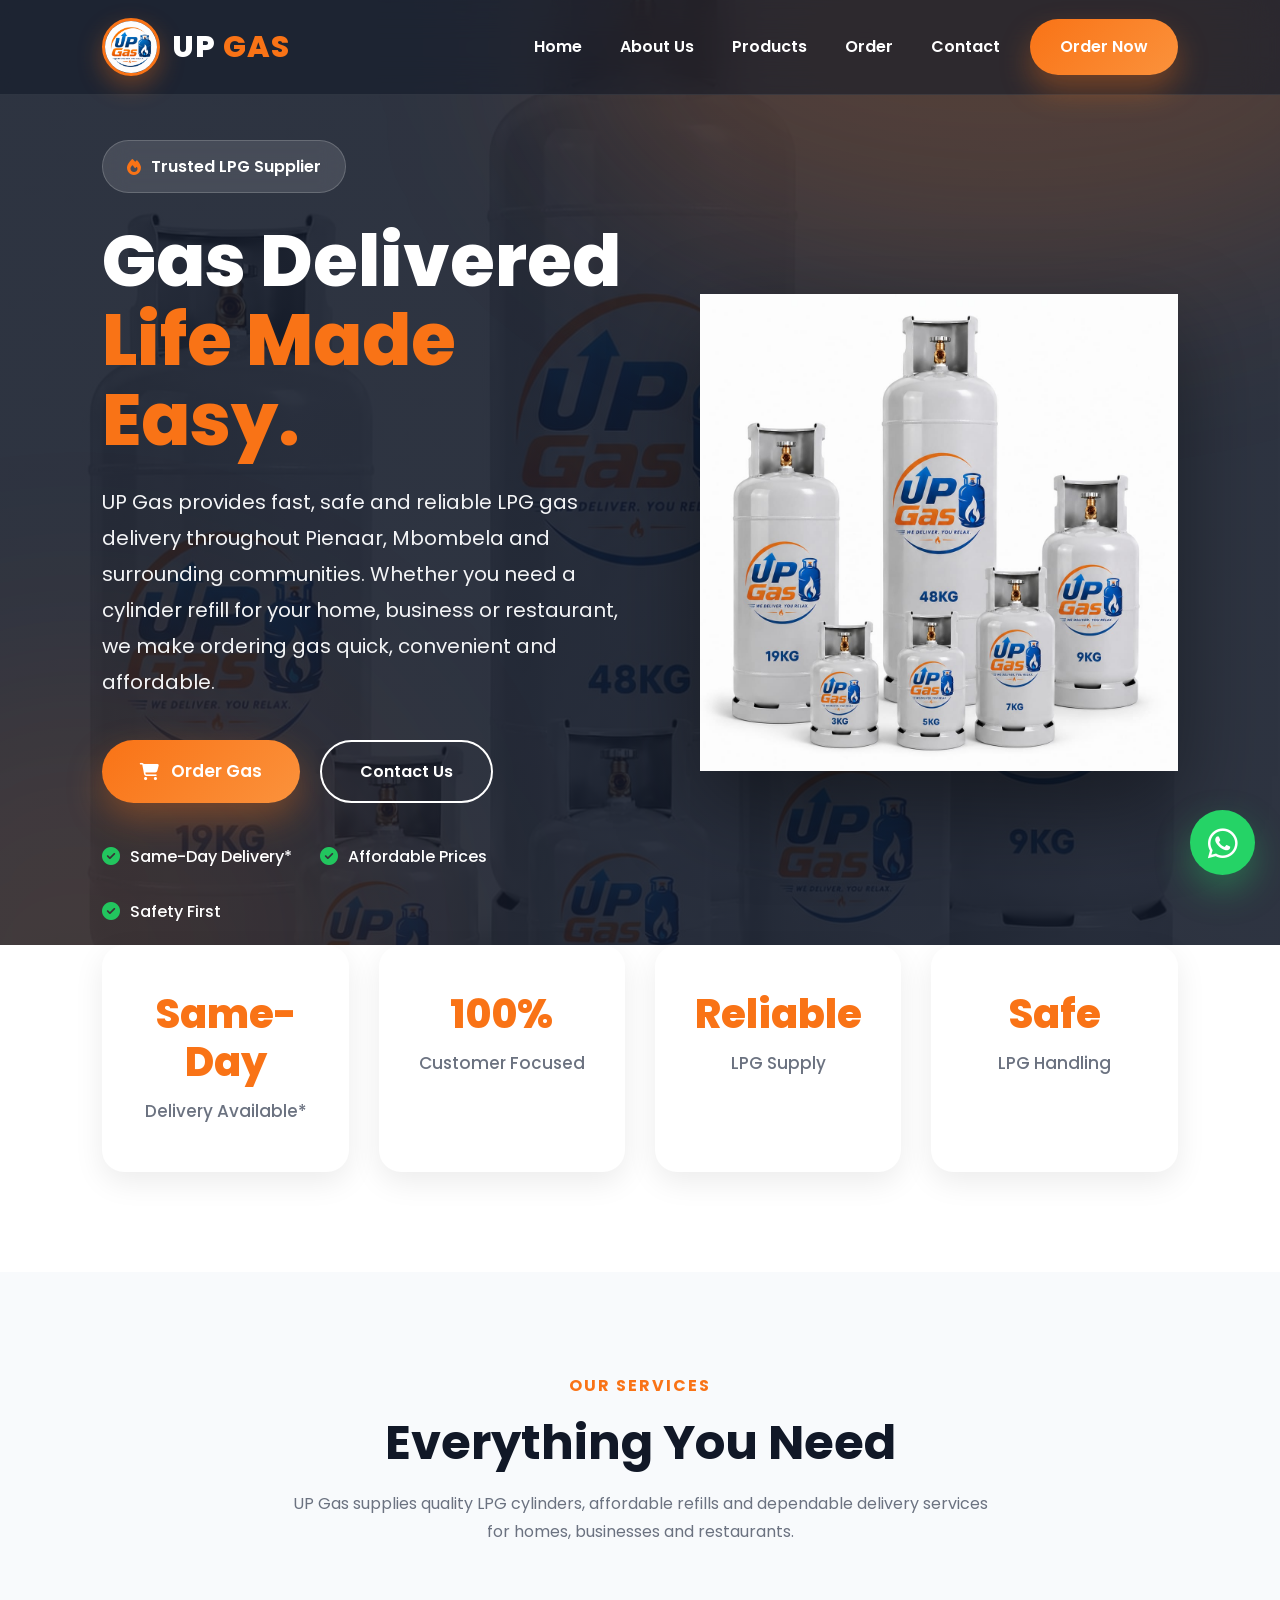
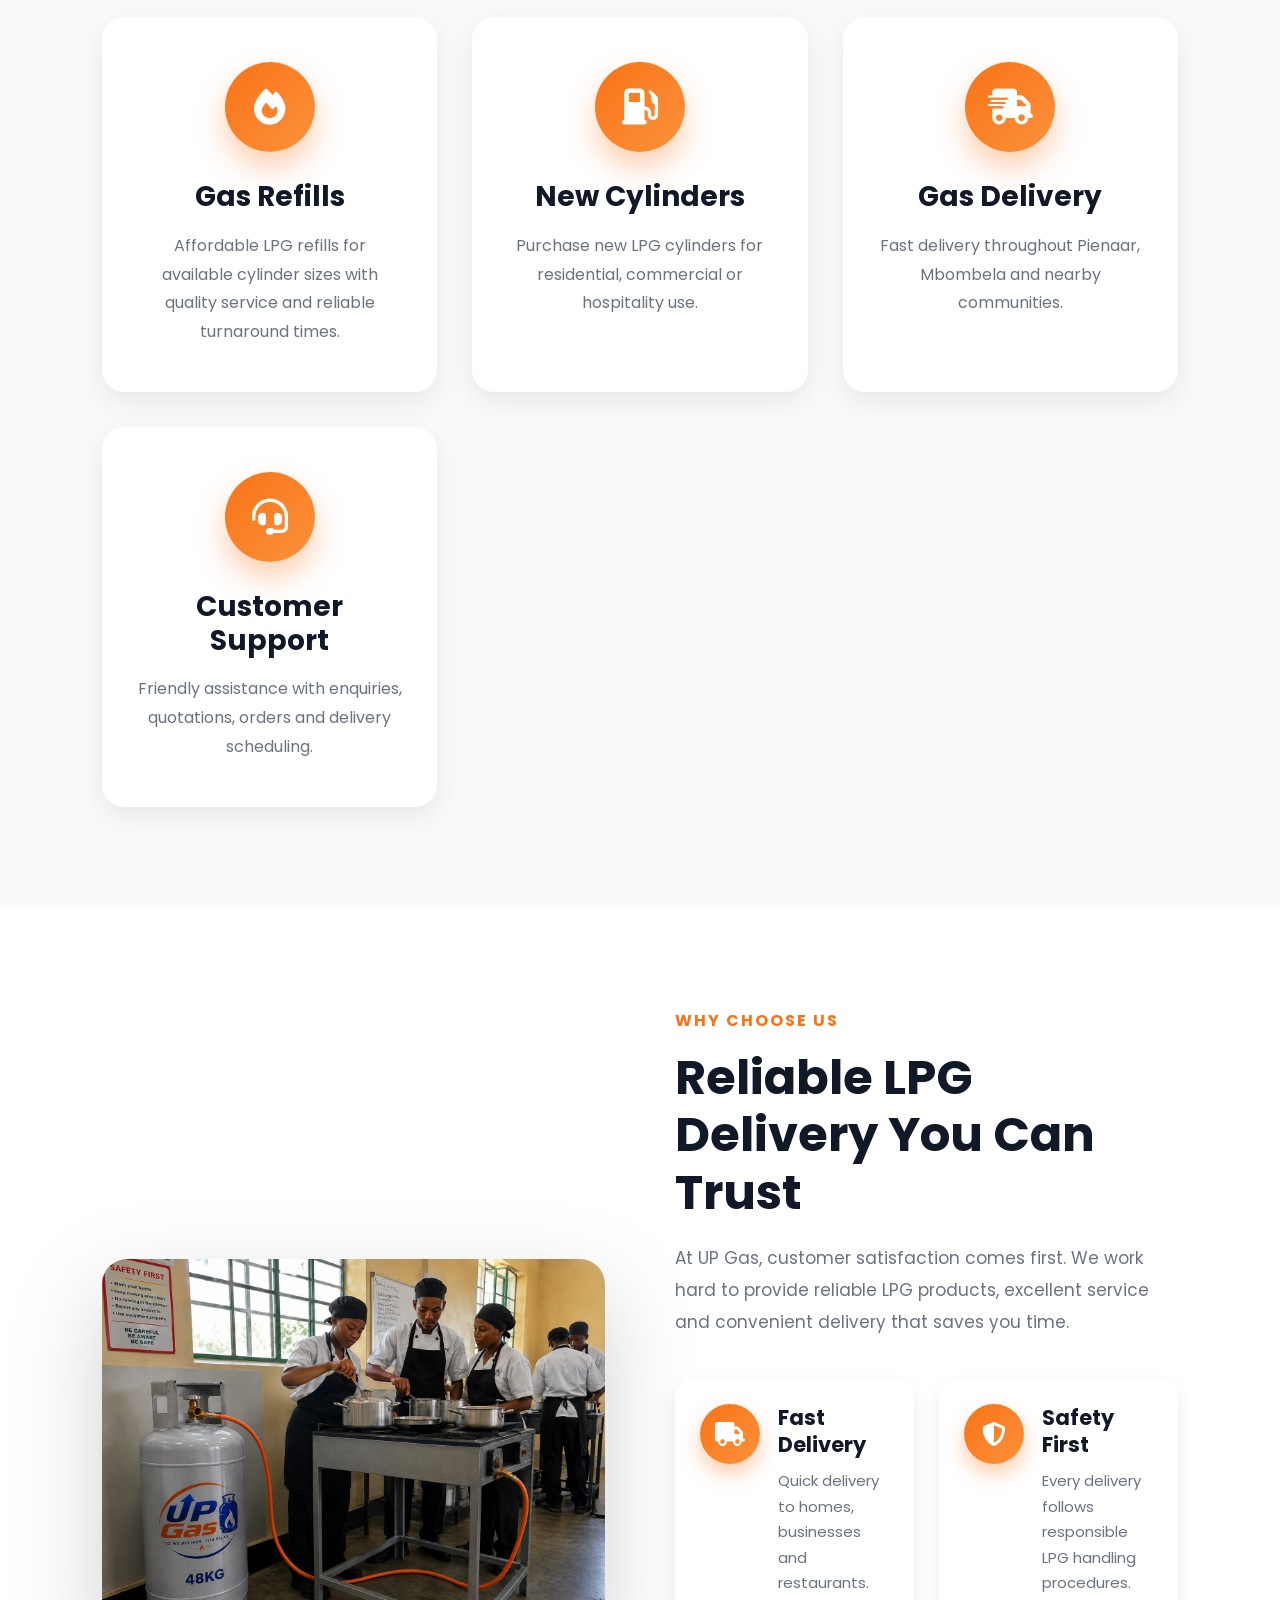
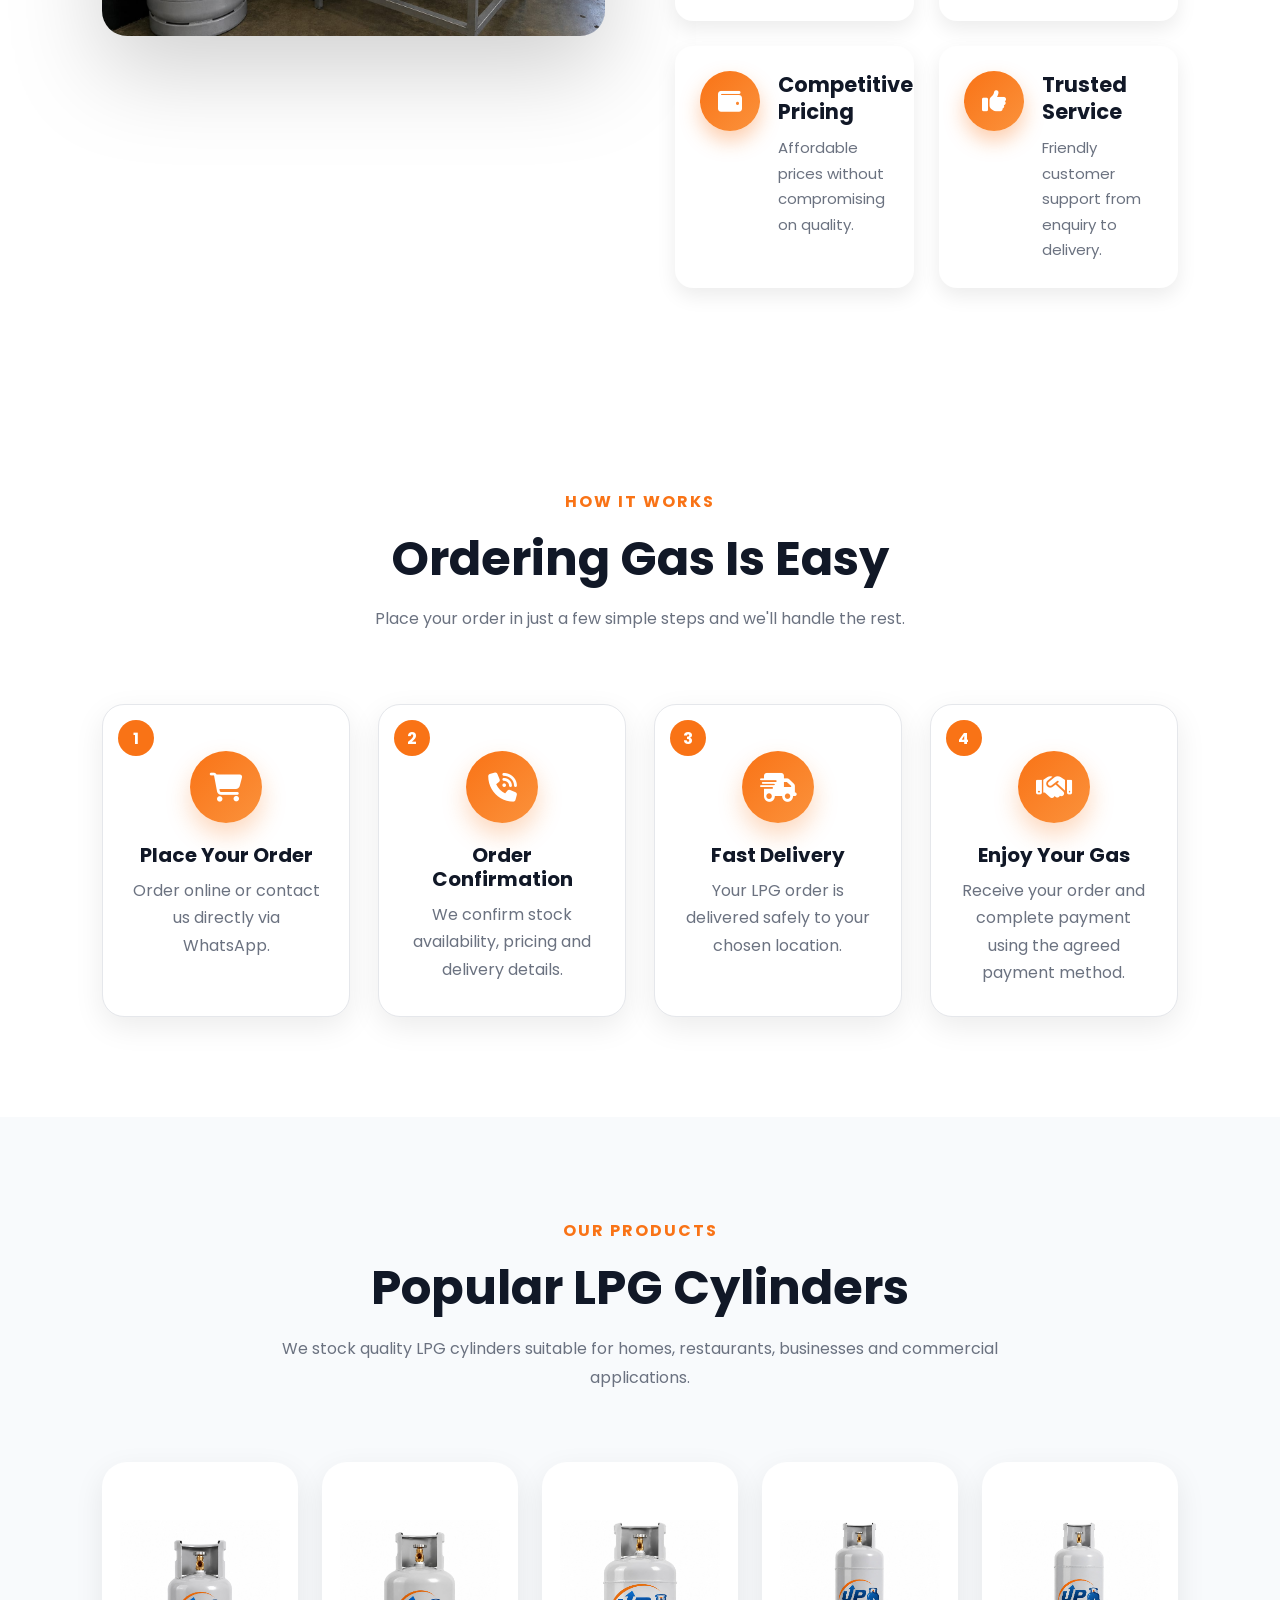
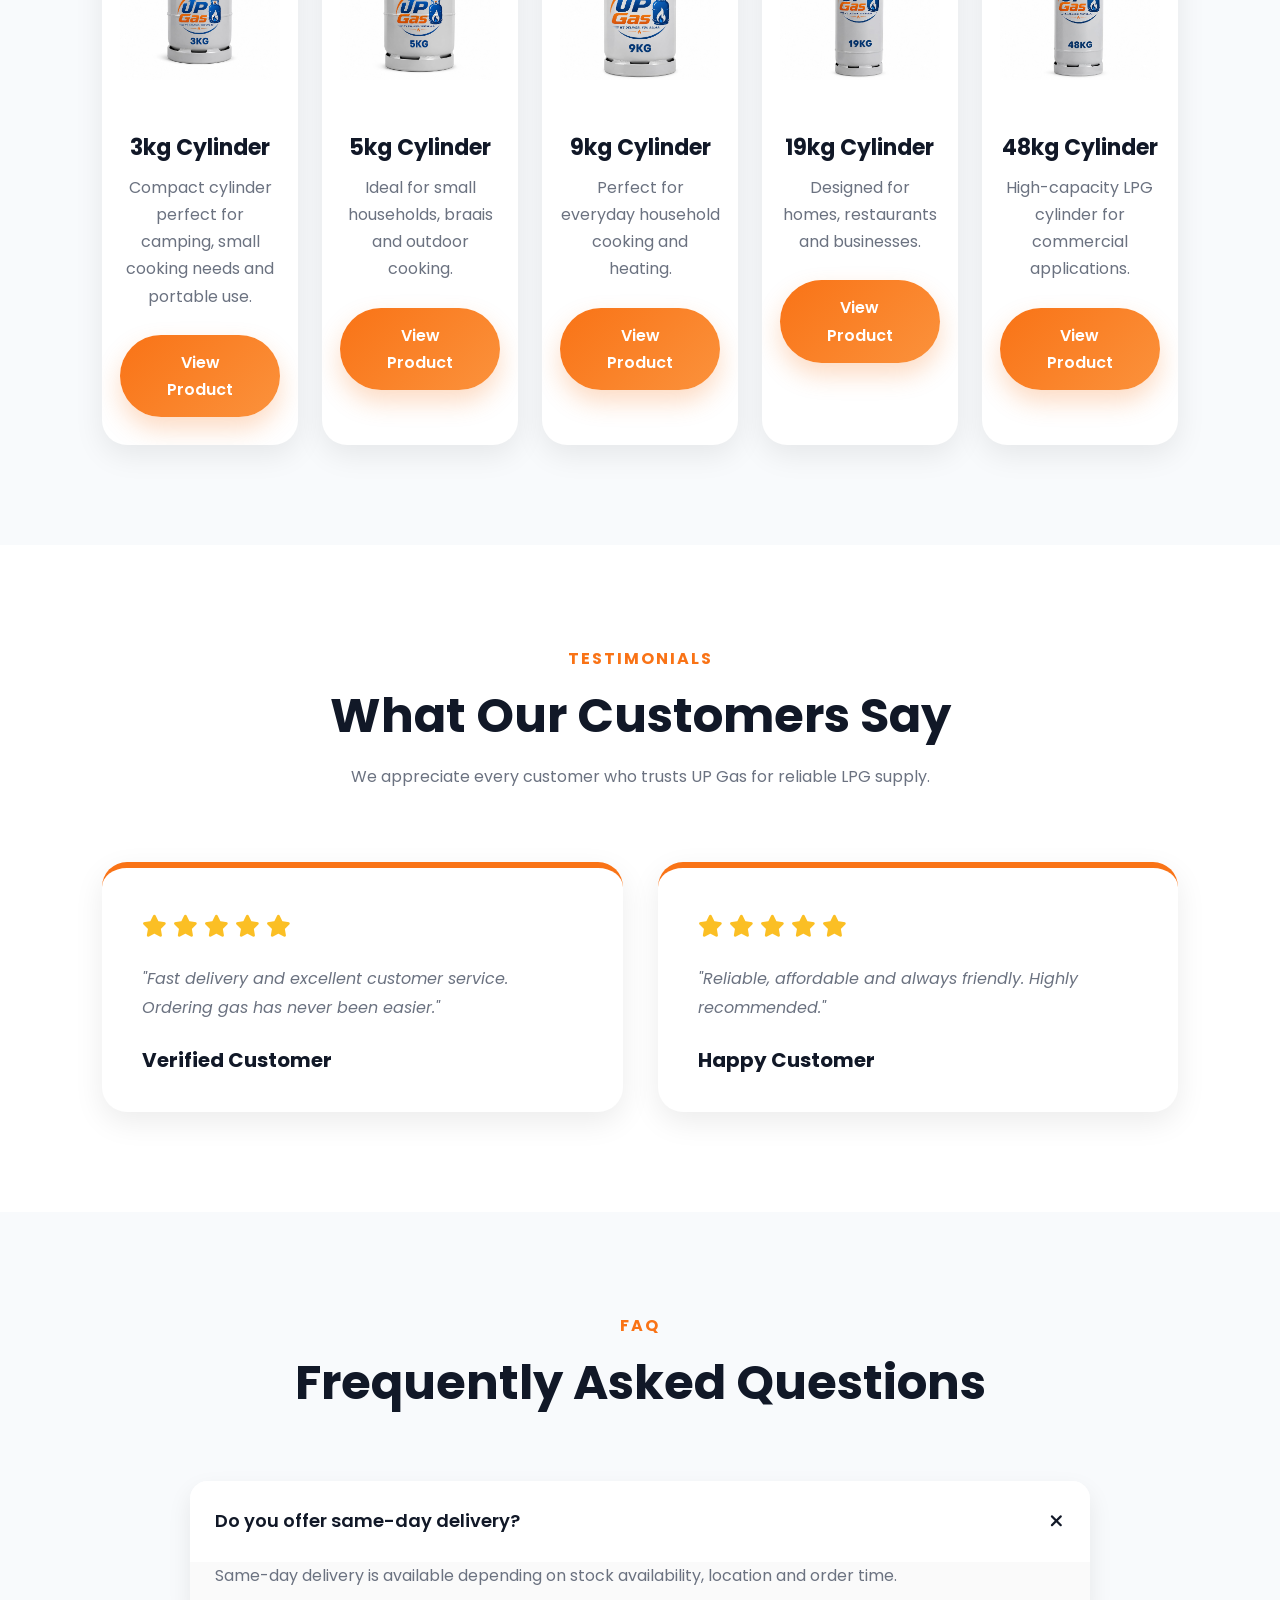
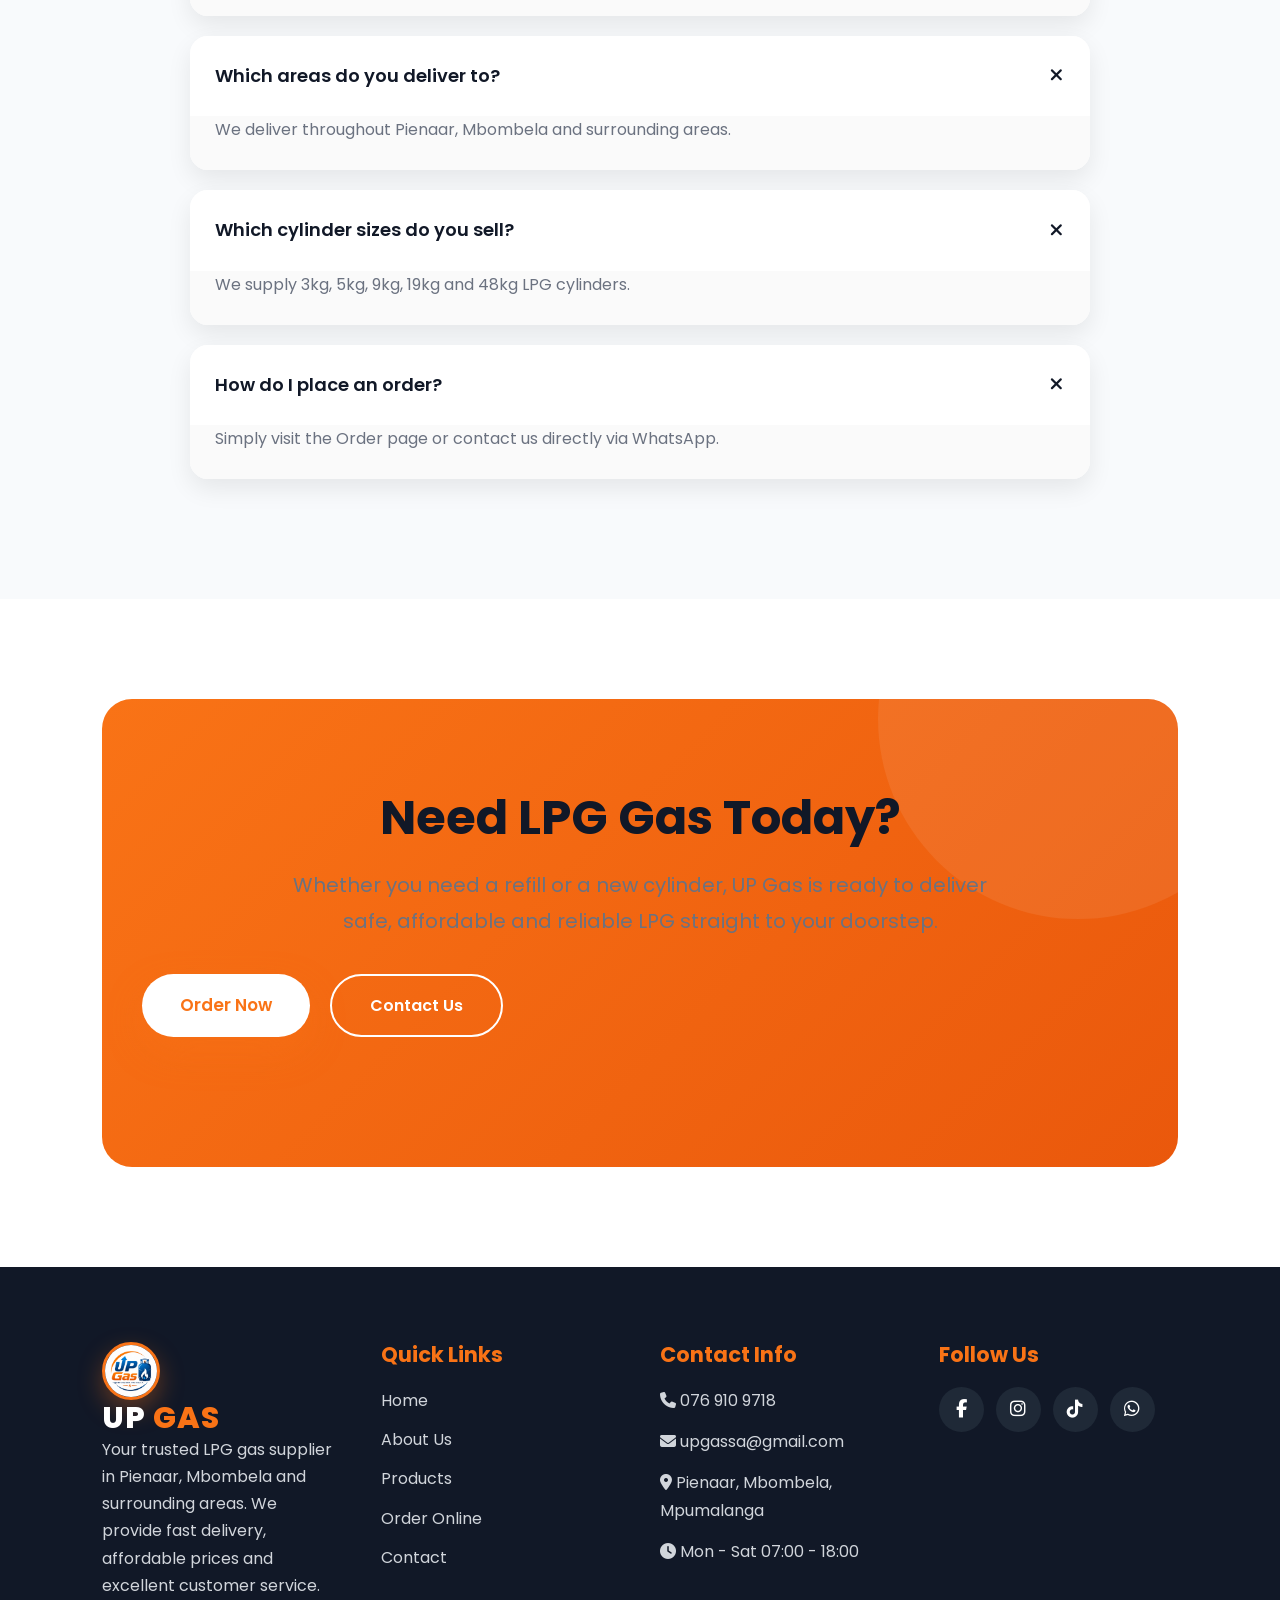
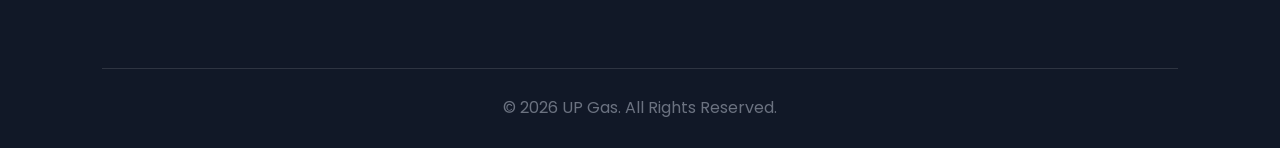
==== commit b619db34: "Add files via upload" ====
--- a/index.html
+++ b/index.html
@@ -15,30 +15,20 @@
           content="width=device-width, initial-scale=1.0">
 
     <title>
-        UP Gas | LPG Gas Supplier & Delivery in Pienaar, Mbombela
+        UP Gas | Fast & Reliable LPG Gas Delivery in Pienaar
     </title>
 
     <meta name="description"
-          content="UP Gas is a trusted LPG gas supplier in Pienaar, Mbombela, Mpumalanga. Buy LPG gas cylinders, refills and get reliable gas delivery for homes, businesses and restaurants.">
+          content="UP Gas provides fast, safe and reliable LPG gas delivery in Pienaar, Mbombela and surrounding areas. Order gas cylinders online today.">
 
     <meta name="keywords"
-          content="UP Gas, LPG Gas, LPG gas supplier, LPG gas delivery, gas delivery Pienaar, gas delivery Mbombela, gas cylinders Pienaar, LPG refill Pienaar, gas cylinders Mbombela, LPG Mpumalanga">
+          content="UP Gas, LPG Gas, Gas Delivery, Pienaar, Mbombela, Gas Cylinder, LPG Refill, South Africa">
 
     <meta name="author"
           content="UP Gas">
 
-    <meta name="robots"
-          content="index, follow">
-
     <meta name="theme-color"
           content="#f97316">
-
-    <!-- =========================================
-         CANONICAL URL
-    ========================================== -->
-
-    <link rel="canonical"
-          href="https://upgas.co.za/">
 
     <!-- =========================================
          OPEN GRAPH
@@ -48,38 +38,16 @@
           content="website">
 
     <meta property="og:title"
-          content="UP Gas | LPG Gas Supplier & Delivery">
+          content="UP Gas | Gas Delivered. Life Made Easy.">
 
     <meta property="og:description"
-          content="UP Gas supplies LPG gas cylinders, refills and reliable gas delivery in Pienaar, Mbombela and surrounding areas.">
+          content="Fast, safe and reliable LPG gas delivery in Pienaar and surrounding areas.">
 
     <meta property="og:image"
-          content="https://upgas.co.za/images/logo.jpeg">
+          content="images/logo.jpeg">
 
     <meta property="og:url"
-          content="https://upgas.co.za/">
-
-    <meta property="og:site_name"
-          content="UP Gas">
-
-    <meta property="og:locale"
-          content="en_ZA">
-
-    <!-- =========================================
-         TWITTER / X
-    ========================================== -->
-
-    <meta name="twitter:card"
-          content="summary_large_image">
-
-    <meta name="twitter:title"
-          content="UP Gas | LPG Gas Supplier & Delivery">
-
-    <meta name="twitter:description"
-          content="Fast, safe and reliable LPG gas delivery in Pienaar, Mbombela and surrounding areas.">
-
-    <meta name="twitter:image"
-          content="https://upgas.co.za/images/logo.jpeg">
+          content="https://www.upgas.co.za">
 
     <!-- =========================================
          FAVICON
@@ -120,51 +88,8 @@
     <link rel="stylesheet"
           href="css/Home.css">
 
-    <link rel="stylesheet"
-          href="css/mobile-hero-fix.css">
-
-    <link rel="stylesheet"
-          href="css/shared.css">
-
-    <!-- =========================================
-         LOCAL BUSINESS STRUCTURED DATA
-    ========================================== -->
-
-    <script type="application/ld+json">
-    {
-      "@context": "https://schema.org",
-      "@type": "LocalBusiness",
-      "name": "UP Gas",
-      "url": "https://upgas.co.za/",
-      "logo": "https://upgas.co.za/images/logo.jpeg",
-      "image": "https://upgas.co.za/images/Hero.jpeg",
-      "telephone": "+27769109718",
-      "email": "upgassa@gmail.com",
-      "description": "UP Gas is an LPG gas supplier providing gas cylinders, LPG refills and reliable gas delivery in Pienaar, Mbombela and surrounding areas.",
-      "address": {
-        "@type": "PostalAddress",
-        "addressLocality": "Pienaar",
-        "addressRegion": "Mpumalanga",
-        "addressCountry": "ZA"
-      },
-      "areaServed": [
-        {
-          "@type": "City",
-          "name": "Pienaar"
-        },
-        {
-          "@type": "City",
-          "name": "Mbombela"
-        },
-        {
-          "@type": "State",
-          "name": "Mpumalanga"
-        }
-      ],
-      "sameAs": []
-    }
-    </script>
-
+    <link rel="stylesheet" href="css/mobile-hero-fix.css">
+    <link rel="stylesheet" href="css/shared.css">
 </head>
 
 <body>
@@ -172,3487 +97,16 @@
 <!-- =========================================
      MOBILE MENU OVERLAY
 ========================================== -->
-
 <div class="menu-overlay"></div>
 
 <header id="header">
-
-    <div class="container">
-
-        <div class="logo">
-
-            <a href="index.html"
-               aria-label="UP Gas Home">
-
-                <img src="images/logo.jpeg"
-                     alt="UP Gas LPG Gas Supplier Logo">
-
-                <h2>
-                    UP <span>GAS</span>
-                </h2>
-
-            </a>
-
-        </div>
-
-        <nav id="navbar">
-
-            <ul>
-
-                <li>
-                    <a href="index.html"
-                       class="active">
-                        Home
-                    </a>
-                </li>
-
-                <li>
-                    <a href="about.html">
-                        About Us
-                    </a>
-                </li>
-
-                <li>
-                    <a href="products.html">
-                        Products
-                    </a>
-                </li>
-
-                <li>
-                    <a href="order.html">
-                        Order
-                    </a>
-                </li>
-
-                <li>
-                    <a href="contact.html">
-                        Contact
-                    </a>
-                </li>
-
-            </ul>
-
-        </nav>
-
-        <a href="order.html"
-           class="nav-btn">
-
-            Order Now
-
-        </a>
-
-        <button id="menu-btn"
-                type="button"
-                aria-label="Open navigation menu"
-                aria-expanded="false">
-
-            <i class="fas fa-bars"></i>
-
-        </button>
-
-    </div>
-
+<div class="container">
+<div class="logo"><a href="index.html" aria-label="UP Gas Home"><img src="images/logo.jpeg" alt="UP Gas Logo"><h2>UP <span>GAS</span></h2></a></div>
+<nav id="navbar"><ul><li><a href="index.html" class="active">Home</a></li><li><a href="about.html">About Us</a></li><li><a href="products.html">Products</a></li><li><a href="order.html">Order</a></li><li><a href="contact.html">Contact</a></li></ul></nav>
+<a href="order.html" class="nav-btn">Order Now</a>
+<button id="menu-btn" type="button" aria-label="Open navigation menu" aria-expanded="false"><i class="fas fa-bars"></i></button>
+</div>
 </header>
-
-
-<!-- =========================================
-     HERO SECTION
-========================================== -->
-
-<section class="hero"
-         id="home">
-
-    <div class="container hero-wrapper">
-
-        <div class="hero-content">
-
-            <span class="tag">
-
-                <i class="fas fa-fire"></i>
-
-                Trusted LPG Supplier
-
-            </span>
-
-            <h1>
-
-                UP Gas – LPG Gas Supplier & Delivery
-
-                <span>
-
-                    Gas Delivered. Life Made Easy.
-
-                </span>
-
-            </h1>
-
-            <p>
-
-                UP Gas provides fast, safe and reliable LPG
-                gas delivery throughout Pienaar,
-                Mbombela and surrounding communities.
-
-                Whether you need a cylinder refill for
-                your home, business or restaurant,
-                we make ordering gas quick, convenient
-                and affordable.
-
-            </p>
-
-            <div class="hero-buttons">
-
-                <a href="order.html"
-                   class="btn">
-
-                    <i class="fas fa-cart-shopping"></i>
-
-                    Order Gas
-
-                </a>
-
-                <a href="contact.html"
-                   class="btn-outline">
-
-                    Contact Us
-
-                </a>
-
-            </div>
-
-            <div class="hero-features">
-
-                <div>
-
-                    <i class="fas fa-circle-check"></i>
-
-                    Same-Day Delivery*
-
-                </div>
-
-                <div>
-
-                    <i class="fas fa-circle-check"></i>
-
-                    Affordable Prices
-
-                </div>
-
-                <div>
-
-                    <i class="fas fa-circle-check"></i>
-
-                    Safety First
-
-                </div>
-
-            </div>
-
-        </div>
-
-        <div class="hero-image">
-
-            <img src="images/Hero.jpeg"
-                 alt="UP Gas LPG gas cylinder and delivery service"
-                 fetchpriority="high">
-
-        </div>
-
-    </div>
-
-</section>
-
-
-<!-- =========================================
-     BUSINESS HIGHLIGHTS
-========================================== -->
-
-<section class="stats">
-
-    <div class="container">
-
-        <div class="stats-grid">
-
-            <div class="stat-card">
-
-                <h2>Same-Day</h2>
-
-                <p>Delivery Available*</p>
-
-            </div>
-
-            <div class="stat-card">
-
-                <h2>100%</h2>
-
-                <p>Customer Focused</p>
-
-            </div>
-
-            <div class="stat-card">
-
-                <h2>Reliable</h2>
-
-                <p>LPG Supply</p>
-
-            </div>
-
-            <div class="stat-card">
-
-                <h2>Safe</h2>
-
-                <p>LPG Handling</p>
-
-            </div>
-
-        </div>
-
-    </div>
-
-</section>
-
-
-<!-- =========================================
-     SERVICES
-========================================== -->
-
-<section class="services"
-         id="services">
-
-    <div class="container">
-
-        <div class="section-title">
-
-            <span>OUR SERVICES</span>
-
-            <h2>Everything You Need</h2>
-
-            <p>
-
-                UP Gas supplies quality LPG cylinders,
-                affordable refills and dependable delivery
-                services for homes, businesses and restaurants.
-
-            </p>
-
-        </div>
-
-        <div class="services-grid">
-
-            <article class="service-card">
-
-                <div class="icon">
-
-                    <i class="fas fa-fire"></i>
-
-                </div>
-
-                <h3>Gas Refills</h3>
-
-                <p>
-
-                    Affordable LPG refills for available
-                    cylinder sizes with quality service
-                    and reliable turnaround times.
-
-                </p>
-
-            </article>
-
-
-            <article class="service-card">
-
-                <div class="icon">
-
-                    <i class="fas fa-gas-pump"></i>
-
-                </div>
-
-                <h3>New Cylinders</h3>
-
-                <p>
-
-                    Purchase new LPG cylinders for
-                    residential, commercial or
-                    hospitality use.
-
-                </p>
-
-            </article>
-
-
-            <article class="service-card">
-
-                <div class="icon">
-
-                    <i class="fas fa-truck-fast"></i>
-
-                </div>
-
-                <h3>Gas Delivery</h3>
-
-                <p>
-
-                    Fast delivery throughout
-                    Pienaar, Mbombela and nearby
-                    communities.
-
-                </p>
-
-            </article>
-
-
-            <article class="service-card">
-
-                <div class="icon">
-
-                    <i class="fas fa-headset"></i>
-
-                </div>
-
-                <h3>Customer Support</h3>
-
-                <p>
-
-                    Friendly assistance with
-                    enquiries, quotations,
-                    orders and delivery scheduling.
-
-                </p>
-
-            </article>
-
-        </div>
-
-    </div>
-
-</section>
-
-
-<!-- =========================================
-     WHY CHOOSE US
-========================================== -->
-
-<section class="why-us"
-         id="why-us">
-
-    <div class="container why-wrapper">
-
-        <div class="why-image">
-
-            <img src="images/Why.jpeg"
-                 loading="lazy"
-                 alt="UP Gas LPG gas delivery vehicle">
-
-        </div>
-
-        <div class="why-content">
-
-            <span class="section-tag">
-
-                WHY CHOOSE US
-
-            </span>
-
-            <h2>
-
-                Reliable LPG Delivery
-                You Can Trust
-
-            </h2>
-
-            <p>
-
-                At UP Gas, customer satisfaction
-                comes first.
-
-                We work hard to provide reliable
-                LPG products, excellent service
-                and convenient delivery that saves
-                you time.
-
-            </p>
-
-            <div class="features-grid">
-
-                <div class="feature">
-
-                    <i class="fas fa-truck"></i>
-
-                    <div>
-
-                        <h3>
-                            Fast Delivery
-                        </h3>
-
-                        <p>
-                            Quick delivery to homes,
-                            businesses and restaurants.
-                        </p>
-
-                    </div>
-
-                </div>
-
-
-                <div class="feature">
-
-                    <i class="fas fa-shield-alt"></i>
-
-                    <div>
-
-                        <h3>
-                            Safety First
-                        </h3>
-
-                        <p>
-                            Every delivery follows
-                            responsible LPG handling
-                            procedures.
-                        </p>
-
-                    </div>
-
-                </div>
-
-
-                <div class="feature">
-
-                    <i class="fas fa-wallet"></i>
-
-                    <div>
-
-                        <h3>
-                            Competitive Pricing
-                        </h3>
-
-                        <p>
-                            Affordable prices without
-                            compromising on quality.
-                        </p>
-
-                    </div>
-
-                </div>
-
-
-                <div class="feature">
-
-                    <i class="fas fa-thumbs-up"></i>
-
-                    <div>
-
-                        <h3>
-                            Trusted Service
-                        </h3>
-
-                        <p>
-                            Friendly customer support
-                            from enquiry to delivery.
-                        </p>
-
-                    </div>
-
-                </div>
-
-            </div>
-
-        </div>
-
-    </div>
-
-</section>
-
-
-<!-- =========================================
-     HOW IT WORKS
-========================================== -->
-
-<section class="process"
-         id="process">
-
-    <div class="container">
-
-        <div class="section-title">
-
-            <span>HOW IT WORKS</span>
-
-            <h2>
-                Ordering Gas Is Easy
-            </h2>
-
-            <p>
-
-                Place your order in just a few
-                simple steps and we'll handle
-                the rest.
-
-            </p>
-
-        </div>
-
-        <div class="process-grid">
-
-            <article class="step">
-
-                <span class="number">
-                    1
-                </span>
-
-                <i class="fas fa-cart-shopping"></i>
-
-                <h3>
-                    Place Your Order
-                </h3>
-
-                <p>
-
-                    Order online or contact us
-                    directly via WhatsApp.
-
-                </p>
-
-            </article>
-
-
-            <article class="step">
-
-                <span class="number">
-                    2
-                </span>
-
-                <i class="fas fa-phone-volume"></i>
-
-                <h3>
-                    Order Confirmation
-                </h3>
-
-                <p>
-
-                    We confirm stock availability,
-                    pricing and delivery details.
-
-                </p>
-
-            </article>
-
-
-            <article class="step">
-
-                <span class="number">
-                    3
-                </span>
-
-                <i class="fas fa-truck-fast"></i>
-
-                <h3>
-                    Fast Delivery
-                </h3>
-
-                <p>
-
-                    Your LPG order is delivered
-                    safely to your chosen location.
-
-                </p>
-
-            </article>
-
-
-            <article class="step">
-
-                <span class="number">
-                    4
-                </span>
-
-                <i class="fas fa-handshake"></i>
-
-                <h3>
-                    Enjoy Your Gas
-                </h3>
-
-                <p>
-
-                    Receive your order and complete
-                    payment using the agreed payment
-                    method.
-
-                </p>
-
-            </article>
-
-        </div>
-
-    </div>
-
-</section>
-
-
-<!-- =========================================
-     FEATURED PRODUCTS
-========================================== -->
-
-<section class="products-preview"
-         id="products">
-
-    <div class="section-title">
-
-        <span>OUR PRODUCTS</span>
-
-        <h2>Popular LPG Cylinders</h2>
-
-        <p>
-
-            We stock quality LPG cylinders suitable
-            for homes, restaurants, businesses and
-            commercial applications.
-
-        </p>
-
-    </div>
-
-    <div class="products-grid">
-
-        <div class="product">
-
-            <img src="images/Size 3.jpeg"
-                 alt="3kg LPG gas cylinder from UP Gas">
-
-            <h3>3kg Cylinder</h3>
-
-            <p>
-
-                Compact cylinder perfect for camping,
-                small cooking needs and portable use.
-
-            </p>
-
-            <a href="products.html"
-               class="btn-small">
-
-                View Product
-
-            </a>
-
-        </div>
-
-
-        <div class="product">
-
-            <img src="images/Size 5.jpeg"
-                 alt="5kg LPG gas cylinder from UP Gas">
-
-            <h3>5kg Cylinder</h3>
-
-            <p>
-
-                Ideal for small households,
-                braais and outdoor cooking.
-
-            </p>
-
-            <a href="products.html"
-               class="btn-small">
-
-                View Product
-
-            </a>
-
-        </div>
-
-
-        <div class="product">
-
-            <img src="images/Size 9.jpeg"
-                 alt="9kg LPG gas cylinder from UP Gas">
-
-            <h3>9kg Cylinder</h3>
-
-            <p>
-
-                Perfect for everyday household
-                cooking and heating.
-
-            </p>
-
-            <a href="products.html"
-               class="btn-small">
-
-                View Product
-
-            </a>
-
-        </div>
-
-
-        <div class="product">
-
-            <img src="images/Size 19.jpeg"
-                 alt="19kg LPG gas cylinder from UP Gas">
-
-            <h3>19kg Cylinder</h3>
-
-            <p>
-
-                Designed for homes,
-                restaurants and businesses.
-
-            </p>
-
-            <a href="products.html"
-               class="btn-small">
-
-                View Product
-
-            </a>
-
-        </div>
-
-
-        <div class="product">
-
-            <img src="images/Size 48.jpeg"
-                 alt="48kg LPG gas cylinder from UP Gas">
-
-            <h3>48kg Cylinder</h3>
-
-            <p>
-
-                High-capacity LPG cylinder
-                for commercial applications.
-
-            </p>
-
-            <a href="products.html"
-               class="btn-small">
-
-                View Product
-
-            </a>
-
-        </div>
-
-    </div>
-
-</section>
-
-
-<!-- =========================================
-     TESTIMONIALS
-========================================== -->
-
-<section class="testimonials">
-
-    <div class="section-title">
-
-        <span>TESTIMONIALS</span>
-
-        <h2>What Our Customers Say</h2>
-
-        <p>
-
-            We appreciate every customer who trusts
-            UP Gas for reliable LPG supply.
-
-        </p>
-
-    </div>
-
-    <div class="testimonial-slider">
-
-        <div class="testimonial-card">
-
-            <div class="stars">
-
-                <i class="fas fa-star"></i>
-                <i class="fas fa-star"></i>
-                <i class="fas fa-star"></i>
-                <i class="fas fa-star"></i>
-                <i class="fas fa-star"></i>
-
-            </div>
-
-            <p>
-
-                "Fast delivery and excellent customer
-                service. Ordering gas has never been easier."
-
-            </p>
-
-            <h2>Verified Customer</h2>
-
-        </div>
-
-
-        <div class="testimonial-card">
-
-            <div class="stars">
-
-                <i class="fas fa-star"></i>
-                <i class="fas fa-star"></i>
-                <i class="fas fa-star"></i>
-                <i class="fas fa-star"></i>
-                <i class="fas fa-star"></i>
-
-            </div>
-
-            <p>
-
-                "Reliable, affordable and always
-                friendly. Highly recommended."
-
-            </p>
-
-            <h2>Happy Customer</h2>
-
-        </div>
-
-    </div>
-
-</section>
-
-
-<!-- =========================================
-     FAQ
-========================================== -->
-
-<section class="faq">
-
-    <div class="section-title">
-
-        <span>FAQ</span>
-
-        <h2>Frequently Asked Questions</h2>
-
-    </div>
-
-    <div class="faq-container">
-
-        <div class="faq-item">
-
-            <button class="faq-question">
-
-                Do you offer same-day delivery?
-
-                <i class="fas fa-plus"></i>
-
-            </button>
-
-            <div class="faq-answer">
-
-                <p>
-
-                    Same-day delivery is available
-                    depending on stock availability,
-                    location and order time.
-
-                </p>
-
-            </div>
-
-        </div>
-
-
-        <div class="faq-item">
-
-            <button class="faq-question">
-
-                Which areas do you deliver to?
-
-                <i class="fas fa-plus"></i>
-
-            </button>
-
-            <div class="faq-answer">
-
-                <p>
-
-                    We deliver throughout Pienaar,
-                    Mbombela and surrounding areas.
-
-                </p>
-
-            </div>
-
-        </div>
-
-
-        <div class="faq-item">
-
-            <button class="faq-question">
-
-                Which cylinder sizes do you sell?
-
-                <i class="fas fa-plus"></i>
-
-            </button>
-
-            <div class="faq-answer">
-
-                <p>
-
-                    We supply 3kg, 5kg, 9kg,
-                    19kg and 48kg LPG cylinders.
-
-                </p>
-
-            </div>
-
-        </div>
-
-
-        <div class="faq-item">
-
-            <button class="faq-question">
-
-                How do I place an order?
-
-                <i class="fas fa-plus"></i>
-
-            </button>
-
-            <div class="faq-answer">
-
-                <p>
-
-                    Simply visit the Order page or
-                    contact us directly via WhatsApp.
-
-                </p>
-
-            </div>
-
-        </div>
-
-    </div>
-
-</section>
-
-
-<!-- =========================================
-     CALL TO ACTION
-========================================== -->
-
-<section class="cta-section">
-
-    <div class="cta-content">
-
-        <h2>
-            Need LPG Gas Today?
-        </h2>
-
-        <p>
-
-            Whether you need a refill or a new cylinder,
-            UP Gas is ready to deliver safe, affordable and
-            reliable LPG straight to your doorstep.
-
-        </p>
-
-        <div class="hero-buttons">
-
-            <a href="order.html"
-               class="btn">
-
-                Order Now
-
-            </a>
-
-            <a href="contact.html"
-               class="btn-outline">
-
-                Contact Us
-
-            </a>
-
-        </div>
-
-    </div>
-
-</section>
-
-
-<!-- =========================================
-     FOOTER
-========================================== -->
-
-<footer>
-
-    <div class="footer-container">
-
-        <div class="footer-box">
-
-            <div class="logo">
-
-                <img src="images/logo.jpeg"
-                     alt="UP Gas LPG Gas Supplier Logo">
-
-                <h2>
-                    UP <span>GAS</span>
-                </h2>
-
-            </div>
-
-            <p>
-
-                Your trusted LPG gas supplier in Pienaar,
-                Mbombela and surrounding areas. We provide
-                fast delivery, affordable prices and excellent
-                customer service.
-
-            </p>
-
-        </div>
-
-
-        <div class="footer-box">
-
-            <h3>
-                Quick Links
-            </h3>
-
-            <a href="index.html">
-                Home
-            </a>
-
-            <a href="about.html">
-                About Us
-            </a>
-
-            <a href="products.html">
-                Products
-            </a>
-
-            <a href="order.html">
-                Order Online
-            </a>
-
-            <a href="contact.html">
-                Contact
-            </a>
-
-        </div>
-
-
-        <div class="footer-box">
-
-            <h3>
-                Contact Info
-            </h3>
-
-            <p>
-                <i class="fas fa-phone"></i>
-                076 910 9718
-            </p>
-
-            <p>
-                <i class="fas fa-envelope"></i>
-                upgassa@gmail.com
-            </p>
-
-            <p>
-                <i class="fas fa-location-dot"></i>
-                Pienaar, Mbombela, Mpumalanga
-            </p>
-
-            <p>
-                <i class="fas fa-clock"></i>
-                Mon - Sat 07:00 - 18:00
-            </p>
-
-        </div>
-
-
-        <div class="footer-box">
-
-            <h3>
-                Follow Us
-            </h3>
-
-            <div class="social-icons">
-
-                <a href="#"
-                   aria-label="Facebook">
-
-                    <i class="fab fa-facebook-f"></i>
-
-                </a>
-
-                <a href="#"
-                   aria-label="Instagram">
-
-                    <i class="fab fa-instagram"></i>
-
-                </a>
-
-                <a href="#"
-                   aria-label="TikTok">
-
-                    <i class="fab fa-tiktok"></i>
-
-                </a>
-
-                <a href="https://wa.me/27638761182"
-                   target="_blank"
-                   rel="noopener"
-                   aria-label="WhatsApp">
-
-                    <i class="fab fa-whatsapp"></i>
-
-                </a>
-
-            </div>
-
-        </div>
-
-    </div>
-
-
-    <div class="footer-bottom">
-
-        <p>
-            © 2026 UP Gas. All Rights Reserved.
-        </p>
-
-    </div>
-
-</footer>
-
-
-<!-- =========================================
-     FLOATING WHATSAPP
-========================================== -->
-
-<a href="https://wa.me/27638761182"
-   class="whatsapp"
-   target="_blank"
-   rel="noopener"
-   aria-label="Chat with UP Gas on WhatsApp">
-
-    <i class="fab fa-whatsapp"></i>
-
-</a>
-
-
-<!-- =========================================
-     BACK TO TOP
-========================================== -->
-
-<button id="topBtn"
-        aria-label="Back to top">
-
-    <i class="fas fa-arrow-up"></i>
-
-</button>
-
-
-<!-- =========================================
-     JAVASCRIPT
-========================================== -->
-
-<script src="js/Home.js"></script>
-
-
-<script data-upgas-images-visible>
-
-document.addEventListener("DOMContentLoaded", function () {
-
-    document.querySelectorAll("img").forEach(function (img) {
-
-        img.classList.add("loaded");
-
-    });
-
-});
-
-</script>
-
-
-</body>
-
-                         </html>
-<meta property="og:description"  
-      content="Fast, safe and reliable LPG gas delivery in Pienaar and surrounding areas.">  
-
-<meta property="og:image"  
-      content="images/logo.jpeg">  
-
-<meta property="og:url"  
-      content="https://www.upgas.co.za">  
-
-<!-- =========================================  
-     FAVICON  
-========================================== -->  
-
-<link rel="icon"  
-      type="image/png"  
-      href="images/favicon.png">  
-
-<!-- =========================================  
-     GOOGLE FONT  
-========================================== -->  
-
-<link rel="preconnect"  
-      href="https://fonts.googleapis.com">  
-
-<link rel="preconnect"  
-      href="https://fonts.gstatic.com"  
-      crossorigin>  
-
-<link href="https://fonts.googleapis.com/css2?family=Poppins:wght@300;400;500;600;700;800&display=swap"  
-      rel="stylesheet">  
-
-<!-- =========================================  
-     FONT AWESOME  
-========================================== -->  
-
-<link rel="stylesheet"  
-      href="https://cdnjs.cloudflare.com/ajax/libs/font-awesome/6.6.0/css/all.min.css">  
-
-<!-- =========================================  
-     CSS  
-========================================== -->  
-
-<link rel="stylesheet"  
-      href="css/global.css">  
-
-<link rel="stylesheet"  
-      href="css/Home.css">  
-
-<link rel="stylesheet" href="css/mobile-hero-fix.css">  
-<link rel="stylesheet" href="css/shared.css">
-
-</head>  <body>  <!-- =========================================  
-     MOBILE MENU OVERLAY  
-========================================== -->  <div class="menu-overlay"></div>  <header id="header">  
-<div class="container">  
-<div class="logo"><a href="index.html" aria-label="UP Gas Home"><img src="images/logo.jpeg" alt="UP Gas Logo"><h2>UP <span>GAS</span></h2></a></div>  
-<nav id="navbar"><ul><li><a href="index.html" class="active">Home</a></li><li><a href="about.html">About Us</a></li><li><a href="products.html">Products</a></li><li><a href="order.html">Order</a></li><li><a href="contact.html">Contact</a></li></ul></nav>  
-<a href="order.html" class="nav-btn">Order Now</a>  
-<button id="menu-btn" type="button" aria-label="Open navigation menu" aria-expanded="false"><i class="fas fa-bars"></i></button>  
-</div>  
-</header>  <!-- =========================================  
-     HERO SECTION  
-========================================== -->  <section class="hero"  
-         id="home">  <div class="container hero-wrapper">  
-
-    <!-- Left Side -->  
-
-    <div class="hero-content">  
-
-        <span class="tag">  
-
-            <i class="fas fa-fire"></i>  
-
-            Trusted LPG Supplier  
-
-        </span>  
-
-        <h1>  
-
-            Gas Delivered  
-
-            <span>  
-
-                Life Made Easy.  
-
-            </span>  
-
-        </h1>  
-
-        <p>  
-
-            UP Gas provides fast, safe and reliable LPG  
-            gas delivery throughout Pienaar,  
-            Mbombela and surrounding communities.  
-
-            Whether you need a cylinder refill for  
-            your home, business or restaurant,  
-            we make ordering gas quick, convenient  
-            and affordable.  
-
-        </p>  
-
-        <!-- Buttons -->  
-
-        <div class="hero-buttons">  
-
-            <a href="order.html"  
-               class="btn">  
-
-                <i class="fas fa-cart-shopping"></i>  
-
-                Order Gas  
-
-            </a>  
-
-            <a href="contact.html"  
-               class="btn-outline">  
-
-                Contact Us  
-
-            </a>  
-
-        </div>  
-
-        <!-- Features -->  
-
-        <div class="hero-features">  
-
-            <div>  
-
-                <i class="fas fa-circle-check"></i>  
-
-                Same-Day Delivery*  
-
-            </div>  
-
-            <div>  
-
-                <i class="fas fa-circle-check"></i>  
-
-                Affordable Prices  
-
-            </div>  
-
-            <div>  
-
-                <i class="fas fa-circle-check"></i>  
-
-                Safety First  
-
-            </div>  
-
-        </div>  
-
-    </div>  
-
-    <!-- Right Side -->  
-
-    <div class="hero-image">  
-
-        <img src="images/Hero.jpeg"  
-             alt="UP Gas LPG Cylinder"  
-             fetchpriority="high">  
-
-    </div>  
-
-</div>
-
-</section>  <!-- =========================================  
-     BUSINESS HIGHLIGHTS  
-========================================== -->  <section class="stats">  <div class="container">  
-
-    <div class="stats-grid">  
-
-        <div class="stat-card">  
-
-            <h2>Same-Day</h2>  
-
-            <p>Delivery Available*</p>  
-
-        </div>  
-
-        <div class="stat-card">  
-
-            <h2>100%</h2>  
-
-            <p>Customer Focused</p>  
-
-        </div>  
-
-        <div class="stat-card">  
-
-            <h2>Reliable</h2>  
-
-            <p>LPG Supply</p>  
-
-        </div>  
-
-        <div class="stat-card">  
-
-            <h2>Safe</h2>  
-
-            <p>LPG Handling</p>  
-
-        </div>  
-
-    </div>  
-
-</div>
-
-</section>  <!-- =========================================  
-     SERVICES  
-========================================== -->  <section class="services"  
-         id="services">  <div class="container">  
-
-    <div class="section-title">  
-
-        <span>OUR SERVICES</span>  
-
-        <h2>Everything You Need</h2>  
-
-        <p>  
-
-            UP Gas supplies quality LPG cylinders,  
-            affordable refills and dependable delivery  
-            services for homes, businesses and restaurants.  
-
-        </p>  
-
-    </div>  
-
-    <div class="services-grid">  
-
-        <article class="service-card">  
-
-            <div class="icon">  
-
-                <i class="fas fa-fire"></i>  
-
-            </div>  
-
-            <h3>Gas Refills</h3>  
-
-            <p>  
-
-                Affordable LPG refills for available  
-                cylinder sizes with quality service  
-                and reliable turnaround times.  
-
-            </p>  
-
-        </article>  
-
-        <article class="service-card">  
-
-            <div class="icon">  
-
-                <i class="fas fa-gas-pump"></i>  
-
-            </div>  
-
-            <h3>New Cylinders</h3>  
-
-            <p>  
-
-                Purchase new LPG cylinders for  
-                residential, commercial or  
-                hospitality use.  
-
-            </p>  
-
-        </article>  
-
-        <article class="service-card">  
-
-            <div class="icon">  
-
-                <i class="fas fa-truck-fast"></i>  
-
-            </div>  
-
-            <h3>Gas Delivery</h3>  
-
-            <p>  
-
-                Fast delivery throughout  
-                Pienaar, Mbombela and nearby  
-                communities.  
-
-            </p>  
-
-        </article>  
-
-        <article class="service-card">  
-
-            <div class="icon">  
-
-                <i class="fas fa-headset"></i>  
-
-            </div>  
-
-            <h3>Customer Support</h3>  
-
-            <p>  
-
-                Friendly assistance with  
-                enquiries, quotations,  
-                orders and delivery scheduling.  
-
-            </p>  
-
-        </article>  
-
-    </div>  
-
-</div>
-
-</section>  <!-- =========================================  
-     WHY CHOOSE US  
-========================================== -->  <section class="why-us"  
-         id="why-us">  <div class="container why-wrapper">  
-
-    <div class="why-image">  
-
-        <img src="images/Why.jpeg"  
-             loading="lazy"  
-             alt="UP Gas delivery vehicle">  
-
-    </div>  
-
-    <div class="why-content">  
-
-        <span class="section-tag">  
-
-            WHY CHOOSE US  
-
-        </span>  
-
-        <h2>  
-
-            Reliable LPG Delivery  
-            You Can Trust  
-
-        </h2>  
-
-        <p>  
-
-            At UP Gas, customer satisfaction  
-            comes first.  
-
-            We work hard to provide reliable  
-            LPG products, excellent service  
-            and convenient delivery that saves  
-            you time.  
-
-        </p>  
-
-        <div class="features-grid">  
-
-            <div class="feature">  
-
-                <i class="fas fa-truck"></i>  
-
-                <div>  
-
-                    <h3>  
-
-                        Fast Delivery  
-
-                    </h3>  
-
-                    <p>  
-
-                        Quick delivery to homes,  
-                        businesses and restaurants.  
-
-                    </p>  
-
-                </div>  
-
-            </div>  
-
-            <div class="feature">  
-
-                <i class="fas fa-shield-alt"></i>  
-
-                <div>  
-
-                    <h3>  
-
-                        Safety First  
-
-                    </h3>  
-
-                    <p>  
-
-                        Every delivery follows  
-                        responsible LPG handling  
-                        procedures.  
-
-                    </p>  
-
-                </div>  
-
-            </div>  
-
-            <div class="feature">  
-
-                <i class="fas fa-wallet"></i>  
-
-                <div>  
-
-                    <h3>  
-
-                        Competitive Pricing  
-
-                    </h3>  
-
-                    <p>  
-
-                        Affordable prices without  
-                        compromising on quality.  
-
-                    </p>  
-
-                </div>  
-
-            </div>  
-
-            <div class="feature">  
-
-                <i class="fas fa-thumbs-up"></i>  
-
-                <div>  
-
-                    <h3>  
-
-                        Trusted Service  
-
-                    </h3>  
-
-                    <p>  
-
-                        Friendly customer support  
-                        from enquiry to delivery.  
-
-                    </p>  
-
-                </div>  
-
-            </div>  
-
-        </div>  
-
-    </div>  
-
-</div>
-
-</section>  <!-- =========================================  
-     HOW IT WORKS  
-========================================== -->  <section class="process"  
-         id="process">  <div class="container">  
-
-    <div class="section-title">  
-
-        <span>HOW IT WORKS</span>  
-
-        <h2>  
-
-            Ordering Gas Is Easy  
-
-        </h2>  
-
-        <p>  
-
-            Place your order in just a few  
-            simple steps and we'll handle  
-            the rest.  
-
-        </p>  
-
-    </div>  
-
-    <div class="process-grid">  
-
-        <article class="step">  
-
-            <span class="number">  
-
-                1  
-
-            </span>  
-
-            <i class="fas fa-cart-shopping"></i>  
-
-            <h3>  
-
-                Place Your Order  
-
-            </h3>  
-
-            <p>  
-
-                Order online or contact us  
-                directly via WhatsApp.  
-
-            </p>  
-
-        </article>  
-
-        <article class="step">  
-
-            <span class="number">  
-
-                2  
-
-            </span>  
-
-            <i class="fas fa-phone-volume"></i>  
-
-            <h3>  
-
-                Order Confirmation  
-
-            </h3>  
-
-            <p>  
-
-                We confirm stock availability,  
-                pricing and delivery details.  
-
-            </p>  
-
-        </article>  
-
-        <article class="step">  
-
-            <span class="number">  
-
-                3  
-
-            </span>  
-
-            <i class="fas fa-truck-fast"></i>  
-
-            <h3>  
-
-                Fast Delivery  
-
-            </h3>  
-
-            <p>  
-
-                Your LPG order is delivered  
-                safely to your chosen location.  
-
-            </p>  
-
-        </article>  
-
-        <article class="step">  
-
-            <span class="number">  
-
-                4  
-
-            </span>  
-
-            <i class="fas fa-handshake"></i>  
-
-            <h3>  
-
-                Enjoy Your Gas  
-
-            </h3>  
-
-            <p>  
-
-                Receive your order and complete  
-                payment using the agreed payment  
-                method.  
-
-            </p>  
-
-        </article>  
-
-    </div>  
-
-</div>
-
-</section>  <!-- ==========================  
-     FEATURED PRODUCTS  
-=========================== -->  
-
-<section class="products-preview" id="products">  
-
-    <div class="section-title">  
-
-        <span>OUR PRODUCTS</span>  
-
-        <h2>Popular LPG Cylinders</h2>  
-
-        <p>  
-
-            We stock quality LPG cylinders suitable for homes,  
-            restaurants, businesses and commercial applications.  
-
-        </p>  
-
-    </div>  
-
-    <div class="products-grid">  
-
-        <div class="product">  
-
-            <img src="images/Size 3.jpeg"  
-                 alt="3kg LPG Cylinder">  
-
-            <h3>3kg Cylinder</h3>  
-
-            <p>  
-
-                Compact cylinder perfect for camping,  
-                small cooking needs and portable use.  
-
-            </p>  
-
-            <a href="products.html"  
-               class="btn-small">  
-
-                View Product  
-
-            </a>  
-
-        </div>  
-
-        <div class="product">  
-
-            <img src="images/Size 5.jpeg"  
-                 alt="5kg LPG Cylinder">  
-
-            <h3>5kg Cylinder</h3>  
-
-            <p>  
-
-                Ideal for small households,  
-                braais and outdoor cooking.  
-
-            </p>  
-
-            <a href="products.html"  
-               class="btn-small">  
-
-                View Product  
-
-            </a>  
-
-        </div>  
-
-        <div class="product">  
-
-            <img src="images/Size 9.jpeg"  
-                 alt="9kg LPG Cylinder">  
-
-            <h3>9kg Cylinder</h3>  
-
-            <p>  
-
-                Perfect for everyday household  
-                cooking and heating.  
-
-            </p>  
-
-            <a href="products.html"  
-               class="btn-small">  
-
-                View Product  
-
-            </a>  
-
-        </div>  
-
-        <div class="product">  
-
-            <img src="images/Size 19.jpeg"  
-                 alt="19kg LPG Cylinder">  
-
-            <h3>19kg Cylinder</h3>  
-
-            <p>  
-
-                Designed for homes,  
-                restaurants and businesses.  
-
-            </p>  
-
-            <a href="products.html"  
-               class="btn-small">  
-
-                View Product  
-
-            </a>  
-
-        </div>  
-
-        <div class="product">  
-
-            <img src="images/Size 48.jpeg"  
-                 alt="48kg LPG Cylinder">  
-
-            <h3>48kg Cylinder</h3>  
-
-            <p>  
-
-                High-capacity LPG cylinder  
-                for commercial applications.  
-
-            </p>  
-
-            <a href="products.html"  
-               class="btn-small">  
-
-                View Product  
-
-            </a>  
-
-        </div>  
-
-    </div>  
-
-</section>  
-
-<!-- ==========================  
-     TESTIMONIALS  
-=========================== -->  
-
-<section class="testimonials">  
-
-    <div class="section-title">  
-
-        <span>TESTIMONIALS</span>  
-
-        <h2>What Our Customers Say</h2>  
-
-        <p>  
-
-            We appreciate every customer who trusts  
-            UP Gas for reliable LPG supply.  
-
-        </p>  
-
-    </div>  
-
-    <div class="testimonial-slider">  
-
-        <div class="testimonial-card">  
-
-            <div class="stars">  
-
-                <i class="fas fa-star"></i>  
-                <i class="fas fa-star"></i>  
-                <i class="fas fa-star"></i>  
-                <i class="fas fa-star"></i>  
-                <i class="fas fa-star"></i>  
-
-            </div>  
-
-            <p>  
-
-                "Fast delivery and excellent customer  
-                service. Ordering gas has never been easier."  
-
-            </p>  
-
-            <h2>Verified Customer</h2>  
-
-        </div>  
-
-        <div class="testimonial-card">  
-
-            <div class="stars">  
-
-                <i class="fas fa-star"></i>  
-                <i class="fas fa-star"></i>  
-                <i class="fas fa-star"></i>  
-                <i class="fas fa-star"></i>  
-                <i class="fas fa-star"></i>  
-
-            </div>  
-
-            <p>  
-
-                "Reliable, affordable and always  
-                friendly. Highly recommended."  
-
-            </p>  
-
-            <h2>Happy Customer</h2>  
-
-        </div>  
-
-    </div>  
-
-</section>  
-
-<!-- ==========================  
-     FAQ  
-=========================== -->  
-
-<section class="faq">  
-
-    <div class="section-title">  
-
-        <span>FAQ</span>  
-
-        <h2>Frequently Asked Questions</h2>  
-
-    </div>  
-
-    <div class="faq-container">  
-
-        <div class="faq-item">  
-
-            <button class="faq-question">  
-
-                Do you offer same-day delivery?  
-
-                <i class="fas fa-plus"></i>  
-
-            </button>  
-
-            <div class="faq-answer">  
-
-                <p>  
-
-                    Same-day delivery is available  
-                    depending on stock availability,  
-                    location and order time.  
-
-                </p>  
-
-            </div>  
-
-        </div>  
-
-        <div class="faq-item">  
-
-            <button class="faq-question">  
-
-                Which areas do you deliver to?  
-
-                <i class="fas fa-plus"></i>  
-
-            </button>  
-
-            <div class="faq-answer">  
-
-                <p>  
-
-                    We deliver throughout Pienaar,  
-                    Mbombela and surrounding areas.  
-
-                </p>  
-
-            </div>  
-
-        </div>  
-
-        <div class="faq-item">  
-
-            <button class="faq-question">  
-
-                Which cylinder sizes do you sell?  
-
-                <i class="fas fa-plus"></i>  
-
-            </button>  
-
-            <div class="faq-answer">  
-
-                <p>  
-
-                    We supply 3kg, 5kg, 9kg,  
-                    19kg and 48kg LPG cylinders.  
-
-                </p>  
-
-            </div>  
-
-        </div>  
-
-        <div class="faq-item">  
-
-            <button class="faq-question">  
-
-                How do I place an order?  
-
-                <i class="fas fa-plus"></i>  
-
-            </button>  
-
-            <div class="faq-answer">  
-
-                <p>  
-
-                    Simply visit the Order page or  
-                    contact us directly via WhatsApp.  
-
-                </p>  
-
-            </div>  
-
-        </div>  
-
-    </div>  
-
-</section>  
-
-<!-- ==========================  
-     CALL TO ACTION  
-=========================== -->  
-
-<section class="cta-section">  
-
-    <div class="cta-content">  
-
-        <h2>  
-
-            Need LPG Gas Today?  
-
-        </h2>  
-
-        <p>  
-
-            Whether you need a refill or a new cylinder,  
-            UP Gas is ready to deliver safe, affordable and  
-            reliable LPG straight to your doorstep.  
-
-        </p>  
-
-        <div class="hero-buttons">  
-
-            <a href="order.html"  
-               class="btn">  
-
-                Order Now  
-
-            </a>  
-
-            <a href="contact.html"  
-               class="btn-outline">  
-
-                Contact Us  
-
-            </a>  
-
-        </div>  
-
-    </div>  
-
-</section>  
-
-<!-- ==========================  
-     FOOTER  
-=========================== -->  
-
-<footer>
-
-  <div class="footer-container">  
-    <div class="footer-box">  
-      <div class="logo">  
-        <img src="images/logo.jpeg" alt="UP Gas Logo">  
-        <h2>UP <span>GAS</span></h2>  
-      </div>  
-      <p>  
-        Your trusted LPG gas supplier in Pienaar, Mbombela and surrounding  
-        areas. We provide fast delivery, affordable prices and excellent  
-        customer service.  
-      </p>  
-    </div>  <div class="footer-box">  
-  <h3>Quick Links</h3>  
-  <a href="index.html">Home</a>  
-  <a href="about.html">About Us</a>  
-  <a href="products.html">Products</a>  
-  <a href="order.html">Order Online</a>  
-  <a href="contact.html">Contact</a>  
-</div>  
-
-<div class="footer-box">  
-  <h3>Contact Info</h3>  
-  <p><i class="fas fa-phone"></i> 076 910 9718</p>  
-  <p><i class="fas fa-envelope"></i> upgassa@gmail.com</p>  
-  <p><i class="fas fa-location-dot"></i> Pienaar, Mbombela, Mpumalanga</p>  
-  <p><i class="fas fa-clock"></i> Mon - Sat 07:00 - 18:00</p>  
-</div>  
-
-<div class="footer-box">  
-  <h3>Follow Us</h3>  
-  <div class="social-icons">  
-    <a href="#" aria-label="Facebook"><i class="fab fa-facebook-f"></i></a>  
-    <a href="#" aria-label="Instagram"><i class="fab fa-instagram"></i></a>  
-    <a href="#" aria-label="TikTok"><i class="fab fa-tiktok"></i></a>  
-    <a href="https://wa.me/27638761182" target="_blank" rel="noopener" aria-label="WhatsApp">  
-      <i class="fab fa-whatsapp"></i>  
-    </a>  
-  </div>  
-</div>
-
-  </div>    <div class="footer-bottom">  
-    <p>© 2026 UP Gas. All Rights Reserved.</p>  
-  </div>  
-</footer>  <a href="https://wa.me/27638761182" class="whatsapp" target="_blank" rel="noopener" aria-label="Chat with UP Gas on WhatsApp">  
-  <i class="fab fa-whatsapp"></i>  
-</a>  
-<button id="topBtn" aria-label="Back to top"><i class="fas fa-arrow-up"></i></button>  <script src="js/Home.js"></script>  <script data-upgas-images-visible>  
-document.addEventListener("DOMContentLoaded",function(){  
-  document.querySelectorAll("img").forEach(function(img){img.classList.add("loaded");});  
-});  
-</script>  </body>  </html>    ========================================== -->
-
-    <link rel="stylesheet"
-          href="https://cdnjs.cloudflare.com/ajax/libs/font-awesome/6.6.0/css/all.min.css">
-
-    <!-- =========================================
-         CSS
-    ========================================== -->
-
-    <link rel="stylesheet"
-          href="css/global.css">
-
-    <link rel="stylesheet"
-          href="css/Home.css">
-
-    <link rel="stylesheet"
-          href="css/mobile-hero-fix.css">
-
-    <link rel="stylesheet"
-          href="css/shared.css">
-
-    <!-- =========================================
-         LOCAL BUSINESS STRUCTURED DATA
-    ========================================== -->
-
-    <script type="application/ld+json">
-    {
-      "@context": "https://schema.org",
-      "@type": "LocalBusiness",
-      "name": "UP Gas",
-      "url": "https://upgas.co.za/",
-      "logo": "https://upgas.co.za/images/logo.jpeg",
-      "image": "https://upgas.co.za/images/Hero.jpeg",
-      "telephone": "+27769109718",
-      "email": "upgassa@gmail.com",
-      "description": "UP Gas is an LPG gas supplier providing gas cylinders, LPG refills and reliable gas delivery in Pienaar, Mbombela and surrounding areas.",
-      "address": {
-        "@type": "PostalAddress",
-        "addressLocality": "Pienaar",
-        "addressRegion": "Mpumalanga",
-        "addressCountry": "ZA"
-      },
-      "areaServed": [
-        {
-          "@type": "City",
-          "name": "Pienaar"
-        },
-        {
-          "@type": "City",
-          "name": "Mbombela"
-        },
-        {
-          "@type": "State",
-          "name": "Mpumalanga"
-        }
-      ],
-      "sameAs": []
-    }
-    </script>
-
-</head>
-
-<body>
-
-<!-- =========================================
-     MOBILE MENU OVERLAY
-========================================== -->
-
-<div class="menu-overlay"></div>
-
-<header id="header">
-
-    <div class="container">
-
-        <div class="logo">
-
-            <a href="index.html"
-               aria-label="UP Gas Home">
-
-                <img src="images/logo.jpeg"
-                     alt="UP Gas LPG Gas Supplier Logo">
-
-                <h2>
-                    UP <span>GAS</span>
-                </h2>
-
-            </a>
-
-        </div>
-
-        <nav id="navbar">
-
-            <ul>
-
-                <li>
-                    <a href="index.html"
-                       class="active">
-                        Home
-                    </a>
-                </li>
-
-                <li>
-                    <a href="about.html">
-                        About Us
-                    </a>
-                </li>
-
-                <li>
-                    <a href="products.html">
-                        Products
-                    </a>
-                </li>
-
-                <li>
-                    <a href="order.html">
-                        Order
-                    </a>
-                </li>
-
-                <li>
-                    <a href="contact.html">
-                        Contact
-                    </a>
-                </li>
-
-            </ul>
-
-        </nav>
-
-        <a href="order.html"
-           class="nav-btn">
-
-            Order Now
-
-        </a>
-
-        <button id="menu-btn"
-                type="button"
-                aria-label="Open navigation menu"
-                aria-expanded="false">
-
-            <i class="fas fa-bars"></i>
-
-        </button>
-
-    </div>
-
-</header>
-
-
-<!-- =========================================
-     HERO SECTION
-========================================== -->
-
-<section class="hero"
-         id="home">
-
-    <div class="container hero-wrapper">
-
-        <div class="hero-content">
-
-            <span class="tag">
-
-                <i class="fas fa-fire"></i>
-
-                Trusted LPG Supplier
-
-            </span>
-
-            <h1>
-
-                UP Gas – LPG Gas Supplier & Delivery
-
-                <span>
-
-                    Gas Delivered. Life Made Easy.
-
-                </span>
-
-            </h1>
-
-            <p>
-
-                UP Gas provides fast, safe and reliable LPG
-                gas delivery throughout Pienaar,
-                Mbombela and surrounding communities.
-
-                Whether you need a cylinder refill for
-                your home, business or restaurant,
-                we make ordering gas quick, convenient
-                and affordable.
-
-            </p>
-
-            <div class="hero-buttons">
-
-                <a href="order.html"
-                   class="btn">
-
-                    <i class="fas fa-cart-shopping"></i>
-
-                    Order Gas
-
-                </a>
-
-                <a href="contact.html"
-                   class="btn-outline">
-
-                    Contact Us
-
-                </a>
-
-            </div>
-
-            <div class="hero-features">
-
-                <div>
-
-                    <i class="fas fa-circle-check"></i>
-
-                    Same-Day Delivery*
-
-                </div>
-
-                <div>
-
-                    <i class="fas fa-circle-check"></i>
-
-                    Affordable Prices
-
-                </div>
-
-                <div>
-
-                    <i class="fas fa-circle-check"></i>
-
-                    Safety First
-
-                </div>
-
-            </div>
-
-        </div>
-
-        <div class="hero-image">
-
-            <img src="images/Hero.jpeg"
-                 alt="UP Gas LPG gas cylinder and delivery service"
-                 fetchpriority="high">
-
-        </div>
-
-    </div>
-
-</section>
-
-
-<!-- =========================================
-     BUSINESS HIGHLIGHTS
-========================================== -->
-
-<section class="stats">
-
-    <div class="container">
-
-        <div class="stats-grid">
-
-            <div class="stat-card">
-
-                <h2>Same-Day</h2>
-
-                <p>Delivery Available*</p>
-
-            </div>
-
-            <div class="stat-card">
-
-                <h2>100%</h2>
-
-                <p>Customer Focused</p>
-
-            </div>
-
-            <div class="stat-card">
-
-                <h2>Reliable</h2>
-
-                <p>LPG Supply</p>
-
-            </div>
-
-            <div class="stat-card">
-
-                <h2>Safe</h2>
-
-                <p>LPG Handling</p>
-
-            </div>
-
-        </div>
-
-    </div>
-
-</section>
-
-
-<!-- =========================================
-     SERVICES
-========================================== -->
-
-<section class="services"
-         id="services">
-
-    <div class="container">
-
-        <div class="section-title">
-
-            <span>OUR SERVICES</span>
-
-            <h2>Everything You Need</h2>
-
-            <p>
-
-                UP Gas supplies quality LPG cylinders,
-                affordable refills and dependable delivery
-                services for homes, businesses and restaurants.
-
-            </p>
-
-        </div>
-
-        <div class="services-grid">
-
-            <article class="service-card">
-
-                <div class="icon">
-
-                    <i class="fas fa-fire"></i>
-
-                </div>
-
-                <h3>Gas Refills</h3>
-
-                <p>
-
-                    Affordable LPG refills for available
-                    cylinder sizes with quality service
-                    and reliable turnaround times.
-
-                </p>
-
-            </article>
-
-
-            <article class="service-card">
-
-                <div class="icon">
-
-                    <i class="fas fa-gas-pump"></i>
-
-                </div>
-
-                <h3>New Cylinders</h3>
-
-                <p>
-
-                    Purchase new LPG cylinders for
-                    residential, commercial or
-                    hospitality use.
-
-                </p>
-
-            </article>
-
-
-            <article class="service-card">
-
-                <div class="icon">
-
-                    <i class="fas fa-truck-fast"></i>
-
-                </div>
-
-                <h3>Gas Delivery</h3>
-
-                <p>
-
-                    Fast delivery throughout
-                    Pienaar, Mbombela and nearby
-                    communities.
-
-                </p>
-
-            </article>
-
-
-            <article class="service-card">
-
-                <div class="icon">
-
-                    <i class="fas fa-headset"></i>
-
-                </div>
-
-                <h3>Customer Support</h3>
-
-                <p>
-
-                    Friendly assistance with
-                    enquiries, quotations,
-                    orders and delivery scheduling.
-
-                </p>
-
-            </article>
-
-        </div>
-
-    </div>
-
-</section>
-
-
-<!-- =========================================
-     WHY CHOOSE US
-========================================== -->
-
-<section class="why-us"
-         id="why-us">
-
-    <div class="container why-wrapper">
-
-        <div class="why-image">
-
-            <img src="images/Why.jpeg"
-                 loading="lazy"
-                 alt="UP Gas LPG gas delivery vehicle">
-
-        </div>
-
-        <div class="why-content">
-
-            <span class="section-tag">
-
-                WHY CHOOSE US
-
-            </span>
-
-            <h2>
-
-                Reliable LPG Delivery
-                You Can Trust
-
-            </h2>
-
-            <p>
-
-                At UP Gas, customer satisfaction
-                comes first.
-
-                We work hard to provide reliable
-                LPG products, excellent service
-                and convenient delivery that saves
-                you time.
-
-            </p>
-
-            <div class="features-grid">
-
-                <div class="feature">
-
-                    <i class="fas fa-truck"></i>
-
-                    <div>
-
-                        <h3>
-                            Fast Delivery
-                        </h3>
-
-                        <p>
-                            Quick delivery to homes,
-                            businesses and restaurants.
-                        </p>
-
-                    </div>
-
-                </div>
-
-
-                <div class="feature">
-
-                    <i class="fas fa-shield-alt"></i>
-
-                    <div>
-
-                        <h3>
-                            Safety First
-                        </h3>
-
-                        <p>
-                            Every delivery follows
-                            responsible LPG handling
-                            procedures.
-                        </p>
-
-                    </div>
-
-                </div>
-
-
-                <div class="feature">
-
-                    <i class="fas fa-wallet"></i>
-
-                    <div>
-
-                        <h3>
-                            Competitive Pricing
-                        </h3>
-
-                        <p>
-                            Affordable prices without
-                            compromising on quality.
-                        </p>
-
-                    </div>
-
-                </div>
-
-
-                <div class="feature">
-
-                    <i class="fas fa-thumbs-up"></i>
-
-                    <div>
-
-                        <h3>
-                            Trusted Service
-                        </h3>
-
-                        <p>
-                            Friendly customer support
-                            from enquiry to delivery.
-                        </p>
-
-                    </div>
-
-                </div>
-
-            </div>
-
-        </div>
-
-    </div>
-
-</section>
-
-
-<!-- =========================================
-     HOW IT WORKS
-========================================== -->
-
-<section class="process"
-         id="process">
-
-    <div class="container">
-
-        <div class="section-title">
-
-            <span>HOW IT WORKS</span>
-
-            <h2>
-                Ordering Gas Is Easy
-            </h2>
-
-            <p>
-
-                Place your order in just a few
-                simple steps and we'll handle
-                the rest.
-
-            </p>
-
-        </div>
-
-        <div class="process-grid">
-
-            <article class="step">
-
-                <span class="number">
-                    1
-                </span>
-
-                <i class="fas fa-cart-shopping"></i>
-
-                <h3>
-                    Place Your Order
-                </h3>
-
-                <p>
-
-                    Order online or contact us
-                    directly via WhatsApp.
-
-                </p>
-
-            </article>
-
-
-            <article class="step">
-
-                <span class="number">
-                    2
-                </span>
-
-                <i class="fas fa-phone-volume"></i>
-
-                <h3>
-                    Order Confirmation
-                </h3>
-
-                <p>
-
-                    We confirm stock availability,
-                    pricing and delivery details.
-
-                </p>
-
-            </article>
-
-
-            <article class="step">
-
-                <span class="number">
-                    3
-                </span>
-
-                <i class="fas fa-truck-fast"></i>
-
-                <h3>
-                    Fast Delivery
-                </h3>
-
-                <p>
-
-                    Your LPG order is delivered
-                    safely to your chosen location.
-
-                </p>
-
-            </article>
-
-
-            <article class="step">
-
-                <span class="number">
-                    4
-                </span>
-
-                <i class="fas fa-handshake"></i>
-
-                <h3>
-                    Enjoy Your Gas
-                </h3>
-
-                <p>
-
-                    Receive your order and complete
-                    payment using the agreed payment
-                    method.
-
-                </p>
-
-            </article>
-
-        </div>
-
-    </div>
-
-</section>
-
-
-<!-- =========================================
-     FEATURED PRODUCTS
-========================================== -->
-
-<section class="products-preview"
-         id="products">
-
-    <div class="section-title">
-
-        <span>OUR PRODUCTS</span>
-
-        <h2>Popular LPG Cylinders</h2>
-
-        <p>
-
-            We stock quality LPG cylinders suitable
-            for homes, restaurants, businesses and
-            commercial applications.
-
-        </p>
-
-    </div>
-
-    <div class="products-grid">
-
-        <div class="product">
-
-            <img src="images/Size 3.jpeg"
-                 alt="3kg LPG gas cylinder from UP Gas">
-
-            <h3>3kg Cylinder</h3>
-
-            <p>
-
-                Compact cylinder perfect for camping,
-                small cooking needs and portable use.
-
-            </p>
-
-            <a href="products.html"
-               class="btn-small">
-
-                View Product
-
-            </a>
-
-        </div>
-
-
-        <div class="product">
-
-            <img src="images/Size 5.jpeg"
-                 alt="5kg LPG gas cylinder from UP Gas">
-
-            <h3>5kg Cylinder</h3>
-
-            <p>
-
-                Ideal for small households,
-                braais and outdoor cooking.
-
-            </p>
-
-            <a href="products.html"
-               class="btn-small">
-
-                View Product
-
-            </a>
-
-        </div>
-
-
-        <div class="product">
-
-            <img src="images/Size 9.jpeg"
-                 alt="9kg LPG gas cylinder from UP Gas">
-
-            <h3>9kg Cylinder</h3>
-
-            <p>
-
-                Perfect for everyday household
-                cooking and heating.
-
-            </p>
-
-            <a href="products.html"
-               class="btn-small">
-
-                View Product
-
-            </a>
-
-        </div>
-
-
-        <div class="product">
-
-            <img src="images/Size 19.jpeg"
-                 alt="19kg LPG gas cylinder from UP Gas">
-
-            <h3>19kg Cylinder</h3>
-
-            <p>
-
-                Designed for homes,
-                restaurants and businesses.
-
-            </p>
-
-            <a href="products.html"
-               class="btn-small">
-
-                View Product
-
-            </a>
-
-        </div>
-
-
-        <div class="product">
-
-            <img src="images/Size 48.jpeg"
-                 alt="48kg LPG gas cylinder from UP Gas">
-
-            <h3>48kg Cylinder</h3>
-
-            <p>
-
-                High-capacity LPG cylinder
-                for commercial applications.
-
-            </p>
-
-            <a href="products.html"
-               class="btn-small">
-
-                View Product
-
-            </a>
-
-        </div>
-
-    </div>
-
-</section>
-
-
-<!-- =========================================
-     TESTIMONIALS
-========================================== -->
-
-<section class="testimonials">
-
-    <div class="section-title">
-
-        <span>TESTIMONIALS</span>
-
-        <h2>What Our Customers Say</h2>
-
-        <p>
-
-            We appreciate every customer who trusts
-            UP Gas for reliable LPG supply.
-
-        </p>
-
-    </div>
-
-    <div class="testimonial-slider">
-
-        <div class="testimonial-card">
-
-            <div class="stars">
-
-                <i class="fas fa-star"></i>
-                <i class="fas fa-star"></i>
-                <i class="fas fa-star"></i>
-                <i class="fas fa-star"></i>
-                <i class="fas fa-star"></i>
-
-            </div>
-
-            <p>
-
-                "Fast delivery and excellent customer
-                service. Ordering gas has never been easier."
-
-            </p>
-
-            <h2>Verified Customer</h2>
-
-        </div>
-
-
-        <div class="testimonial-card">
-
-            <div class="stars">
-
-                <i class="fas fa-star"></i>
-                <i class="fas fa-star"></i>
-                <i class="fas fa-star"></i>
-                <i class="fas fa-star"></i>
-                <i class="fas fa-star"></i>
-
-            </div>
-
-            <p>
-
-                "Reliable, affordable and always
-                friendly. Highly recommended."
-
-            </p>
-
-            <h2>Happy Customer</h2>
-
-        </div>
-
-    </div>
-
-</section>
-
-
-<!-- =========================================
-     FAQ
-========================================== -->
-
-<section class="faq">
-
-    <div class="section-title">
-
-        <span>FAQ</span>
-
-        <h2>Frequently Asked Questions</h2>
-
-    </div>
-
-    <div class="faq-container">
-
-        <div class="faq-item">
-
-            <button class="faq-question">
-
-                Do you offer same-day delivery?
-
-                <i class="fas fa-plus"></i>
-
-            </button>
-
-            <div class="faq-answer">
-
-                <p>
-
-                    Same-day delivery is available
-                    depending on stock availability,
-                    location and order time.
-
-                </p>
-
-            </div>
-
-        </div>
-
-
-        <div class="faq-item">
-
-            <button class="faq-question">
-
-                Which areas do you deliver to?
-
-                <i class="fas fa-plus"></i>
-
-            </button>
-
-            <div class="faq-answer">
-
-                <p>
-
-                    We deliver throughout Pienaar,
-                    Mbombela and surrounding areas.
-
-                </p>
-
-            </div>
-
-        </div>
-
-
-        <div class="faq-item">
-
-            <button class="faq-question">
-
-                Which cylinder sizes do you sell?
-
-                <i class="fas fa-plus"></i>
-
-            </button>
-
-            <div class="faq-answer">
-
-                <p>
-
-                    We supply 3kg, 5kg, 9kg,
-                    19kg and 48kg LPG cylinders.
-
-                </p>
-
-            </div>
-
-        </div>
-
-
-        <div class="faq-item">
-
-            <button class="faq-question">
-
-                How do I place an order?
-
-                <i class="fas fa-plus"></i>
-
-            </button>
-
-            <div class="faq-answer">
-
-                <p>
-
-                    Simply visit the Order page or
-                    contact us directly via WhatsApp.
-
-                </p>
-
-            </div>
-
-        </div>
-
-    </div>
-
-</section>
-
-
-<!-- =========================================
-     CALL TO ACTION
-========================================== -->
-
-<section class="cta-section">
-
-    <div class="cta-content">
-
-        <h2>
-            Need LPG Gas Today?
-        </h2>
-
-        <p>
-
-            Whether you need a refill or a new cylinder,
-            UP Gas is ready to deliver safe, affordable and
-            reliable LPG straight to your doorstep.
-
-        </p>
-
-        <div class="hero-buttons">
-
-            <a href="order.html"
-               class="btn">
-
-                Order Now
-
-            </a>
-
-            <a href="contact.html"
-               class="btn-outline">
-
-                Contact Us
-
-            </a>
-
-        </div>
-
-    </div>
-
-</section>
-
-
-<!-- =========================================
-     FOOTER
-========================================== -->
-
-<footer>
-
-    <div class="footer-container">
-
-        <div class="footer-box">
-
-            <div class="logo">
-
-                <img src="images/logo.jpeg"
-                     alt="UP Gas LPG Gas Supplier Logo">
-
-                <h2>
-                    UP <span>GAS</span>
-                </h2>
-
-            </div>
-
-            <p>
-
-                Your trusted LPG gas supplier in Pienaar,
-                Mbombela and surrounding areas. We provide
-                fast delivery, affordable prices and excellent
-                customer service.
-
-            </p>
-
-        </div>
-
-
-        <div class="footer-box">
-
-            <h3>
-                Quick Links
-            </h3>
-
-            <a href="index.html">
-                Home
-            </a>
-
-            <a href="about.html">
-                About Us
-            </a>
-
-            <a href="products.html">
-                Products
-            </a>
-
-            <a href="order.html">
-                Order Online
-            </a>
-
-            <a href="contact.html">
-                Contact
-            </a>
-
-        </div>
-
-
-        <div class="footer-box">
-
-            <h3>
-                Contact Info
-            </h3>
-
-            <p>
-                <i class="fas fa-phone"></i>
-                076 910 9718
-            </p>
-
-            <p>
-                <i class="fas fa-envelope"></i>
-                upgassa@gmail.com
-            </p>
-
-            <p>
-                <i class="fas fa-location-dot"></i>
-                Pienaar, Mbombela, Mpumalanga
-            </p>
-
-            <p>
-                <i class="fas fa-clock"></i>
-                Mon - Sat 07:00 - 18:00
-            </p>
-
-        </div>
-
-
-        <div class="footer-box">
-
-            <h3>
-                Follow Us
-            </h3>
-
-            <div class="social-icons">
-
-                <a href="#"
-                   aria-label="Facebook">
-
-                    <i class="fab fa-facebook-f"></i>
-
-                </a>
-
-                <a href="#"
-                   aria-label="Instagram">
-
-                    <i class="fab fa-instagram"></i>
-
-                </a>
-
-                <a href="#"
-                   aria-label="TikTok">
-
-                    <i class="fab fa-tiktok"></i>
-
-                </a>
-
-                <a href="https://wa.me/27638761182"
-                   target="_blank"
-                   rel="noopener"
-                   aria-label="WhatsApp">
-
-                    <i class="fab fa-whatsapp"></i>
-
-                </a>
-
-            </div>
-
-        </div>
-
-    </div>
-
-
-    <div class="footer-bottom">
-
-        <p>
-            © 2026 UP Gas. All Rights Reserved.
-        </p>
-
-    </div>
-
-</footer>
-
-
-<!-- =========================================
-     FLOATING WHATSAPP
-========================================== -->
-
-<a href="https://wa.me/27638761182"
-   class="whatsapp"
-   target="_blank"
-   rel="noopener"
-   aria-label="Chat with UP Gas on WhatsApp">
-
-    <i class="fab fa-whatsapp"></i>
-
-</a>
-
-
-<!-- =========================================
-     BACK TO TOP
-========================================== -->
-
-<button id="topBtn"
-        aria-label="Back to top">
-
-    <i class="fas fa-arrow-up"></i>
-
-</button>
-
-
-<!-- =========================================
-     JAVASCRIPT
-========================================== -->
-
-<script src="js/Home.js"></script>
-
-
-<script data-upgas-images-visible>
-
-document.addEventListener("DOMContentLoaded", function () {
-
-    document.querySelectorAll("img").forEach(function (img) {
-
-        img.classList.add("loaded");
-
-    });
-
-});
-
-</script>
-
-
-</body>
-
-    </html></header>
 
 
 
@@ -4656,4 +1110,4 @@
 </script>
 </body>
 
-</html>
+</html>
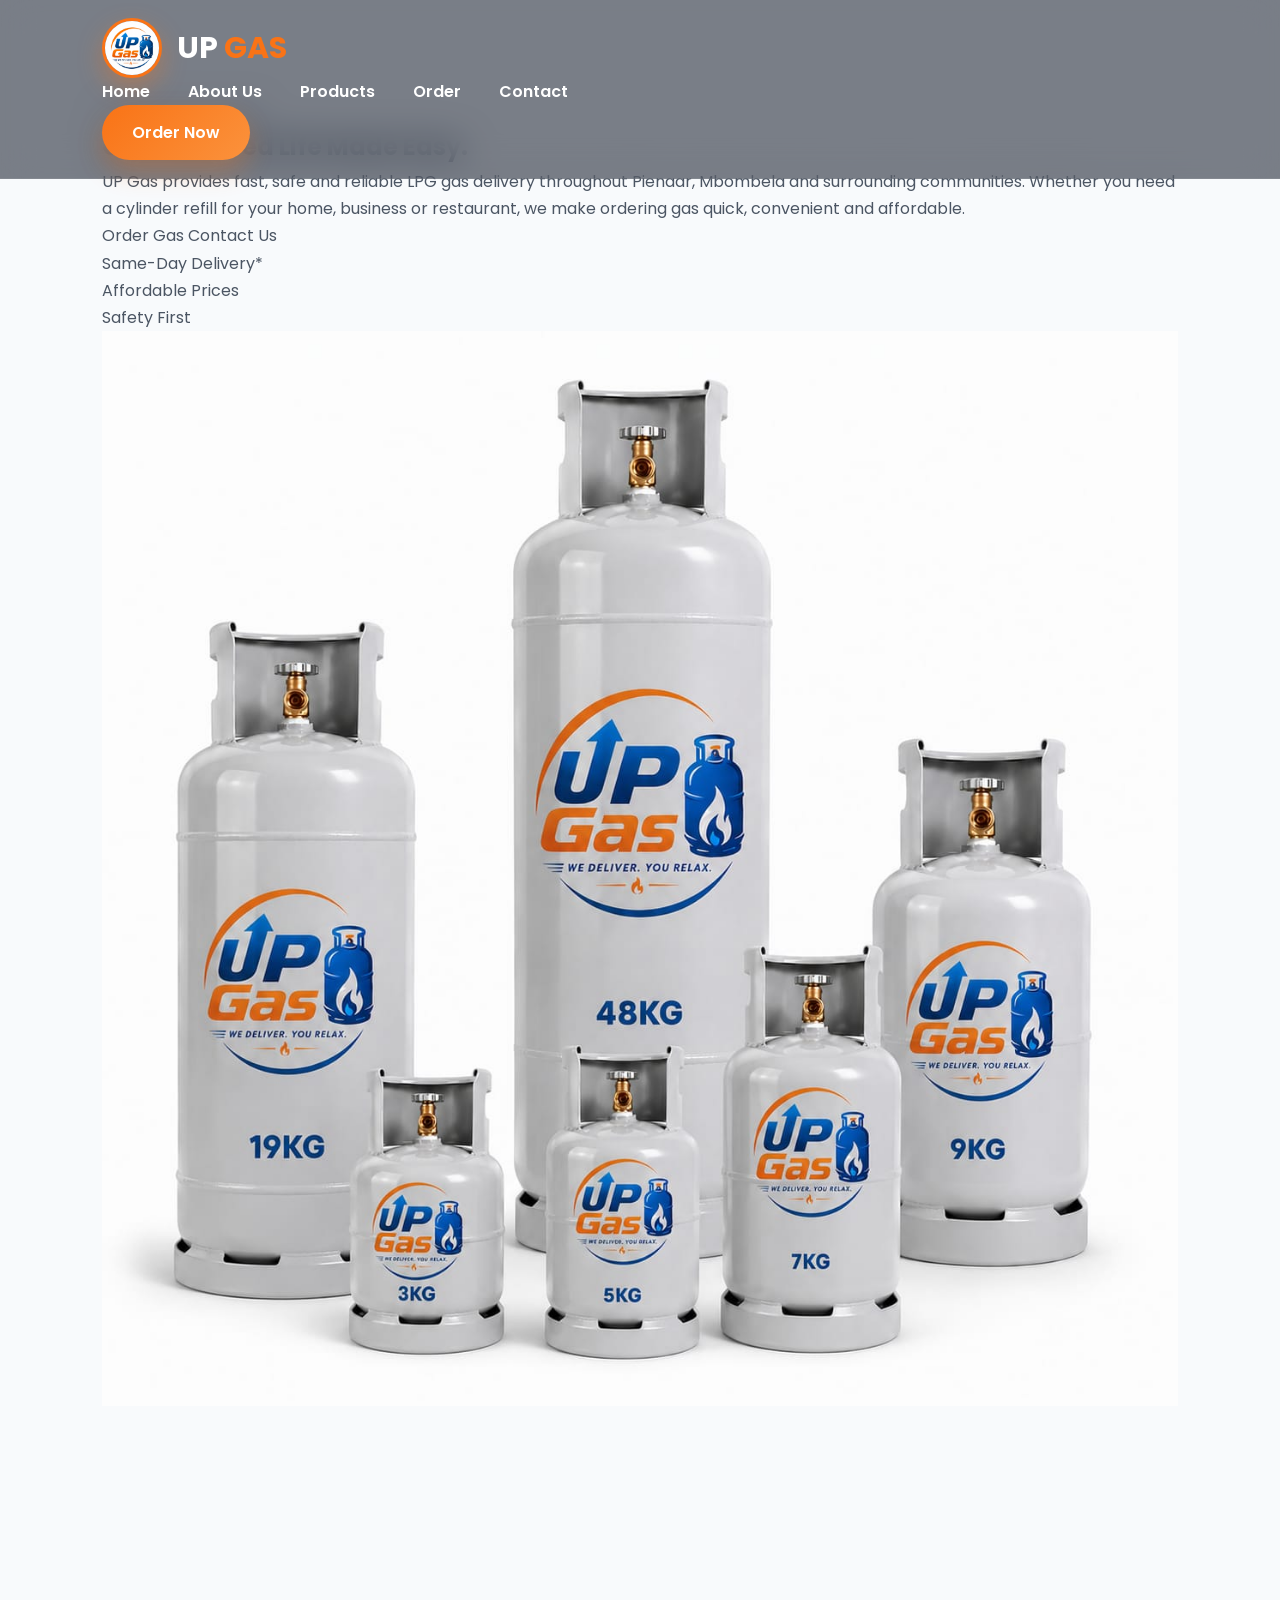
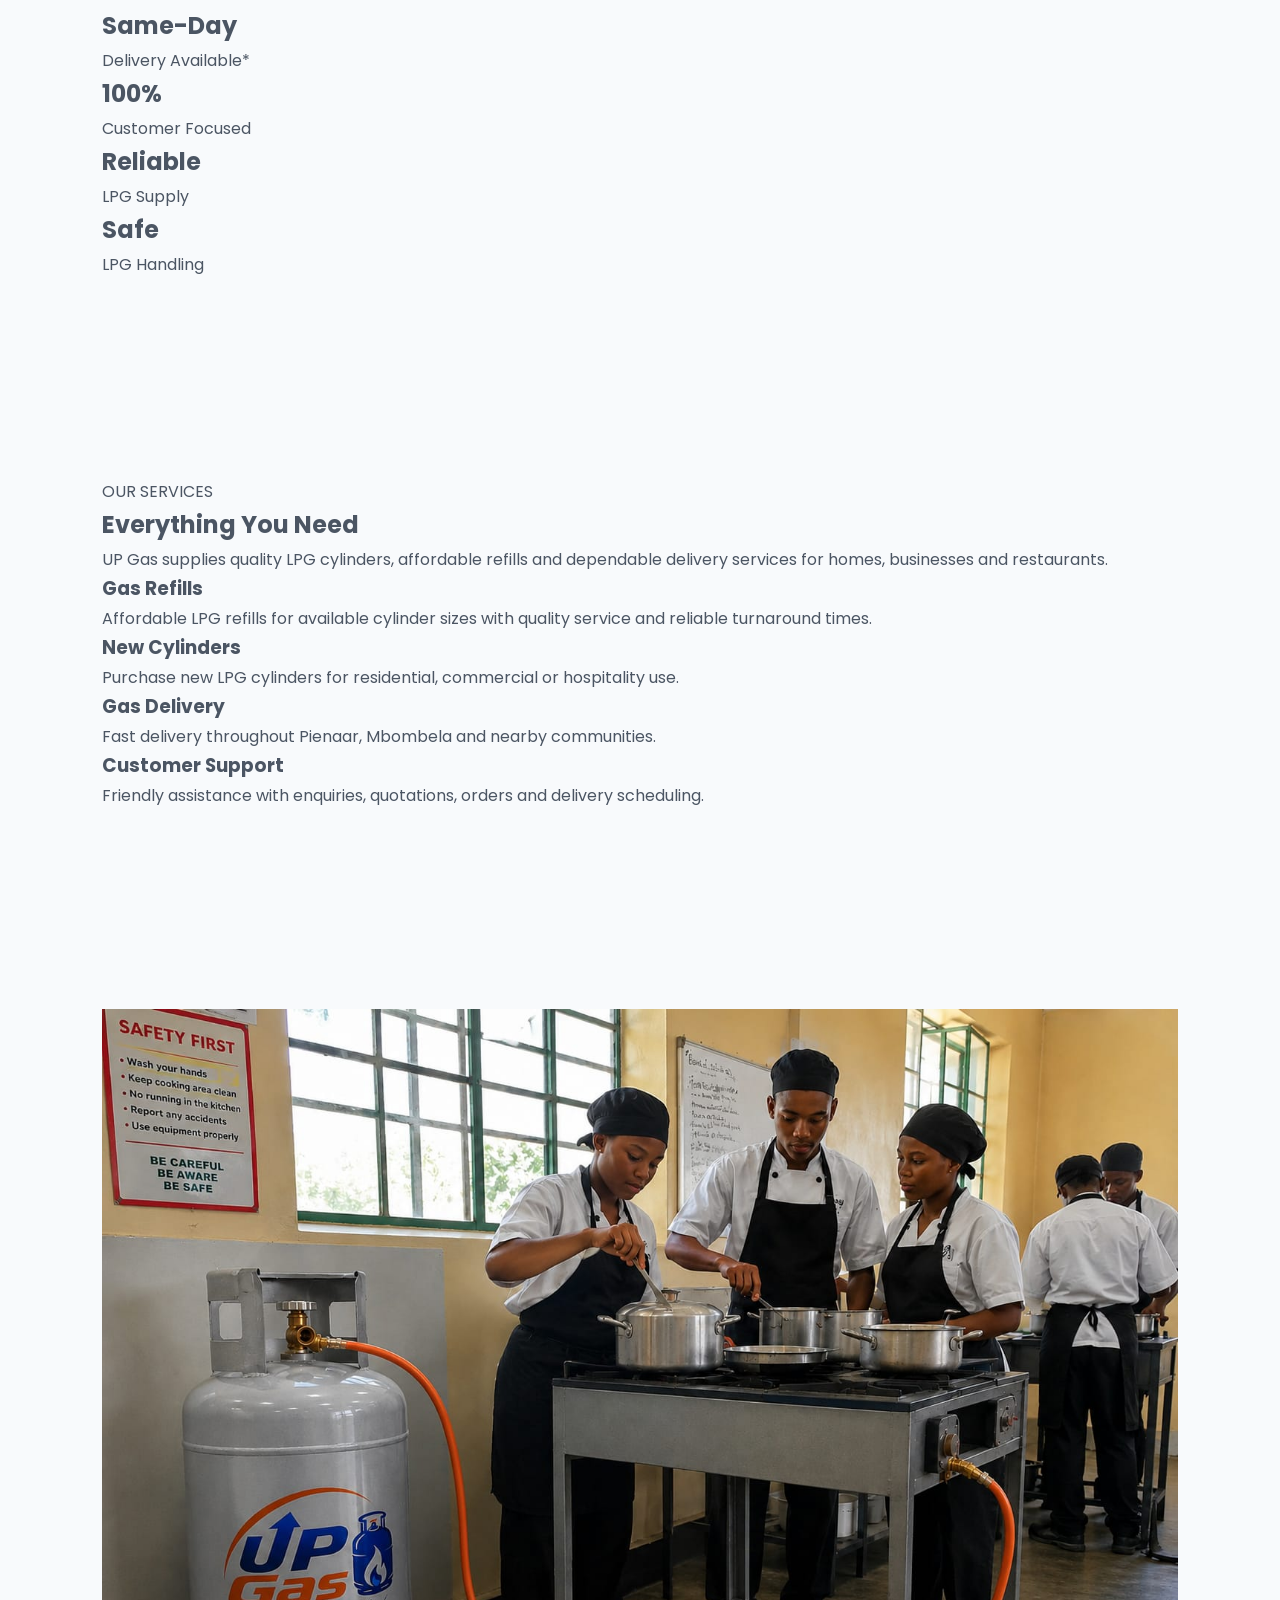
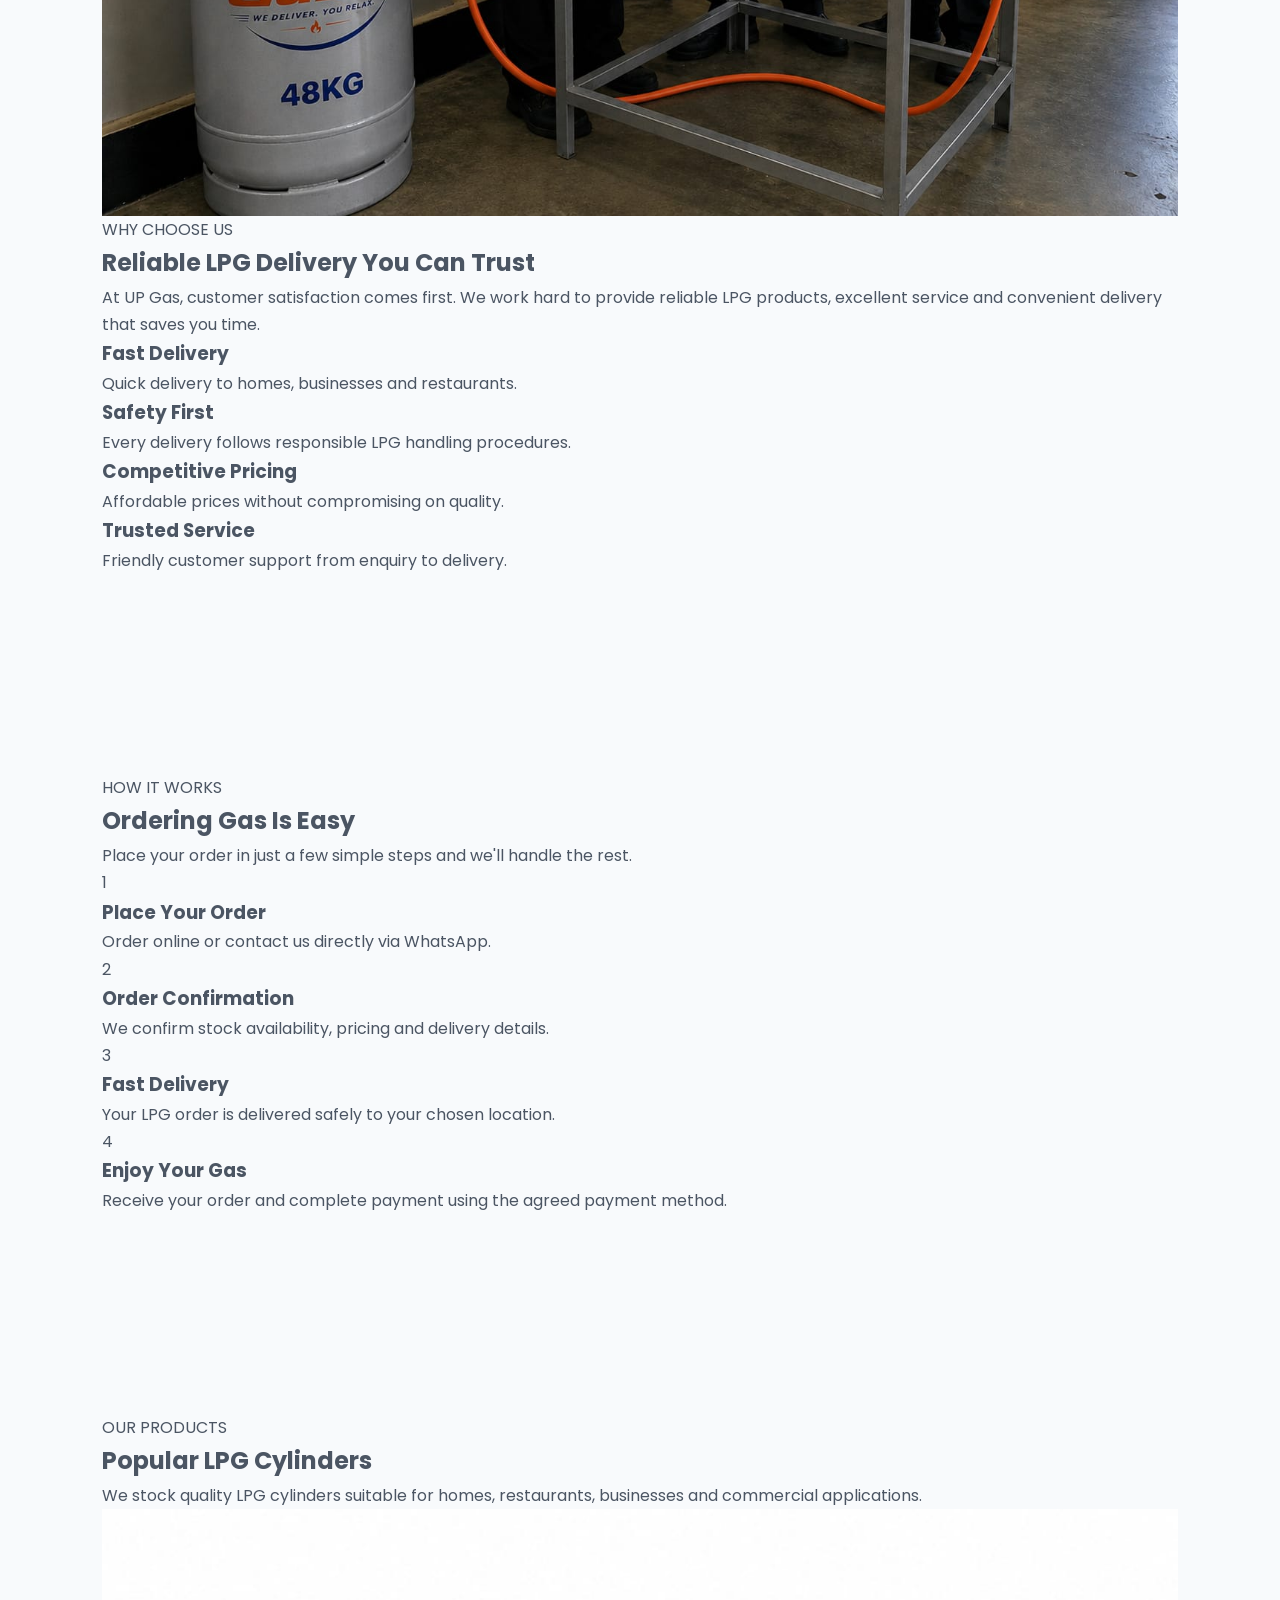
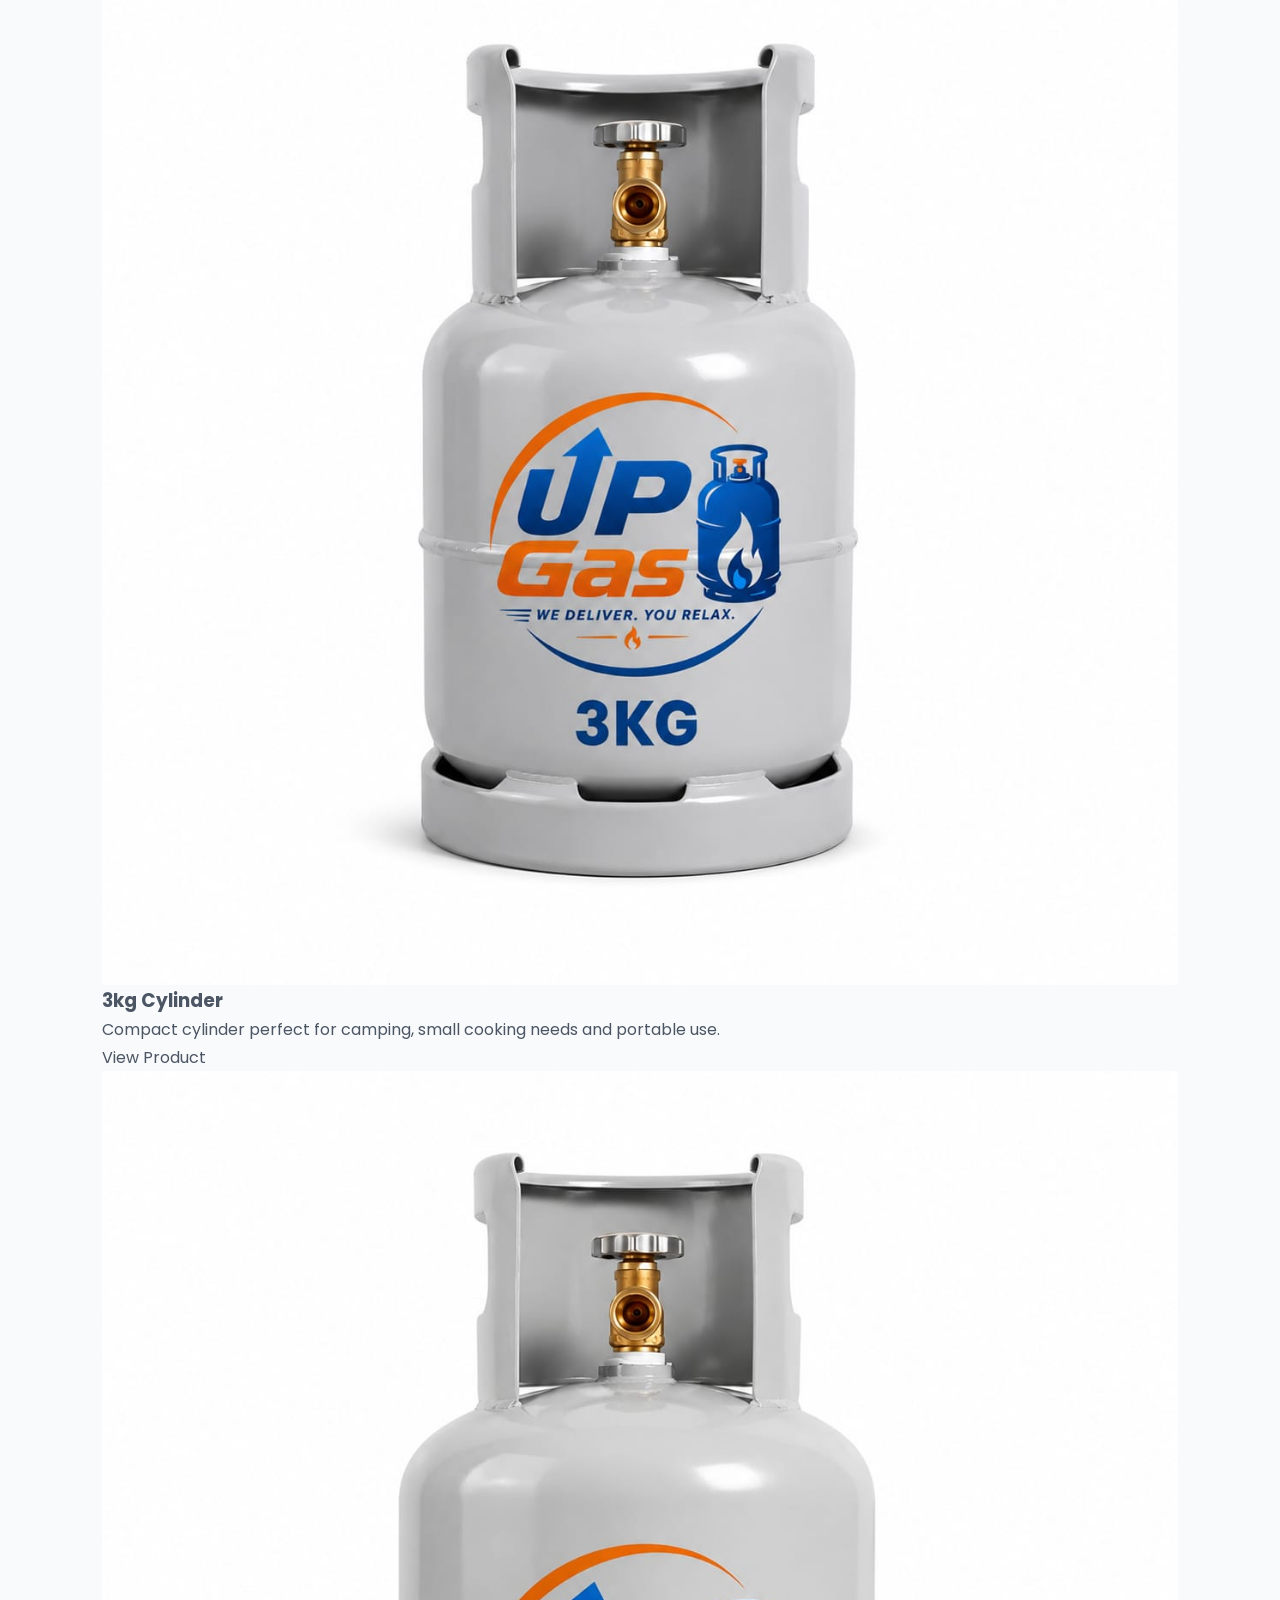
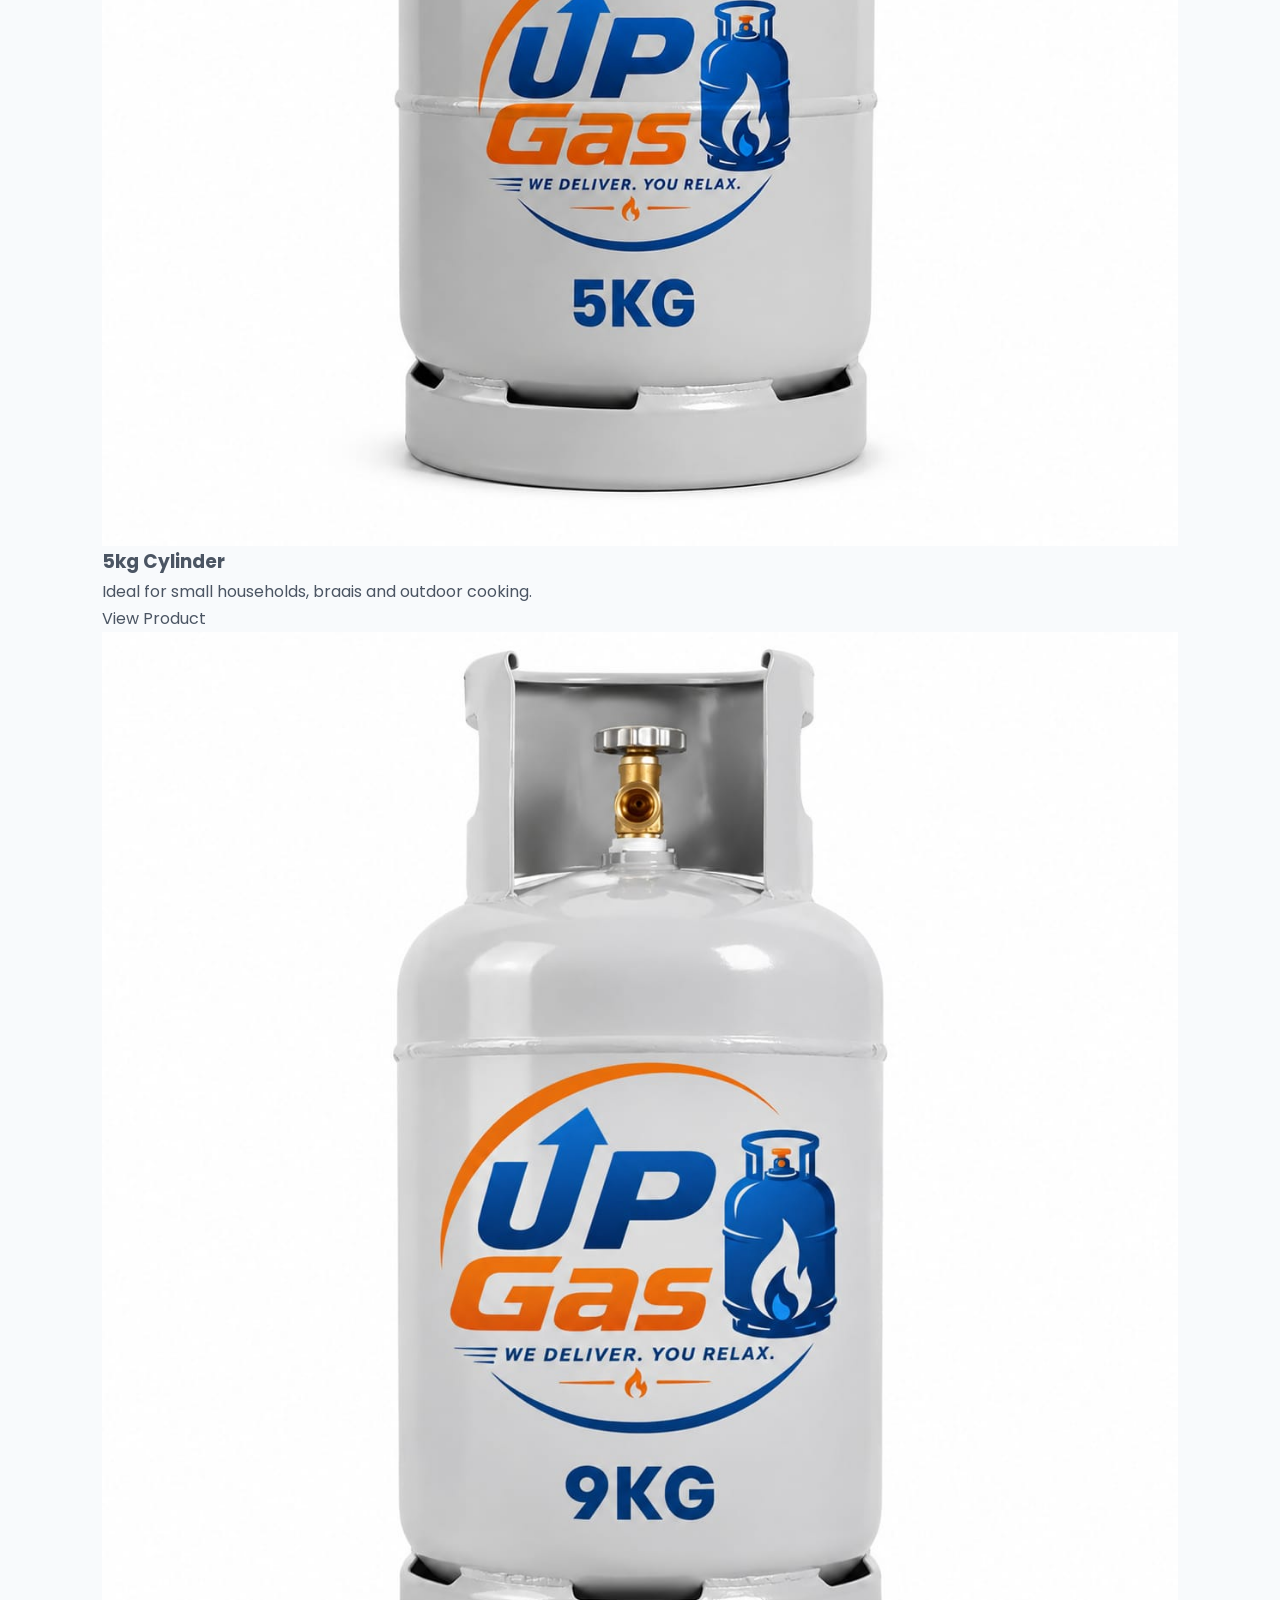
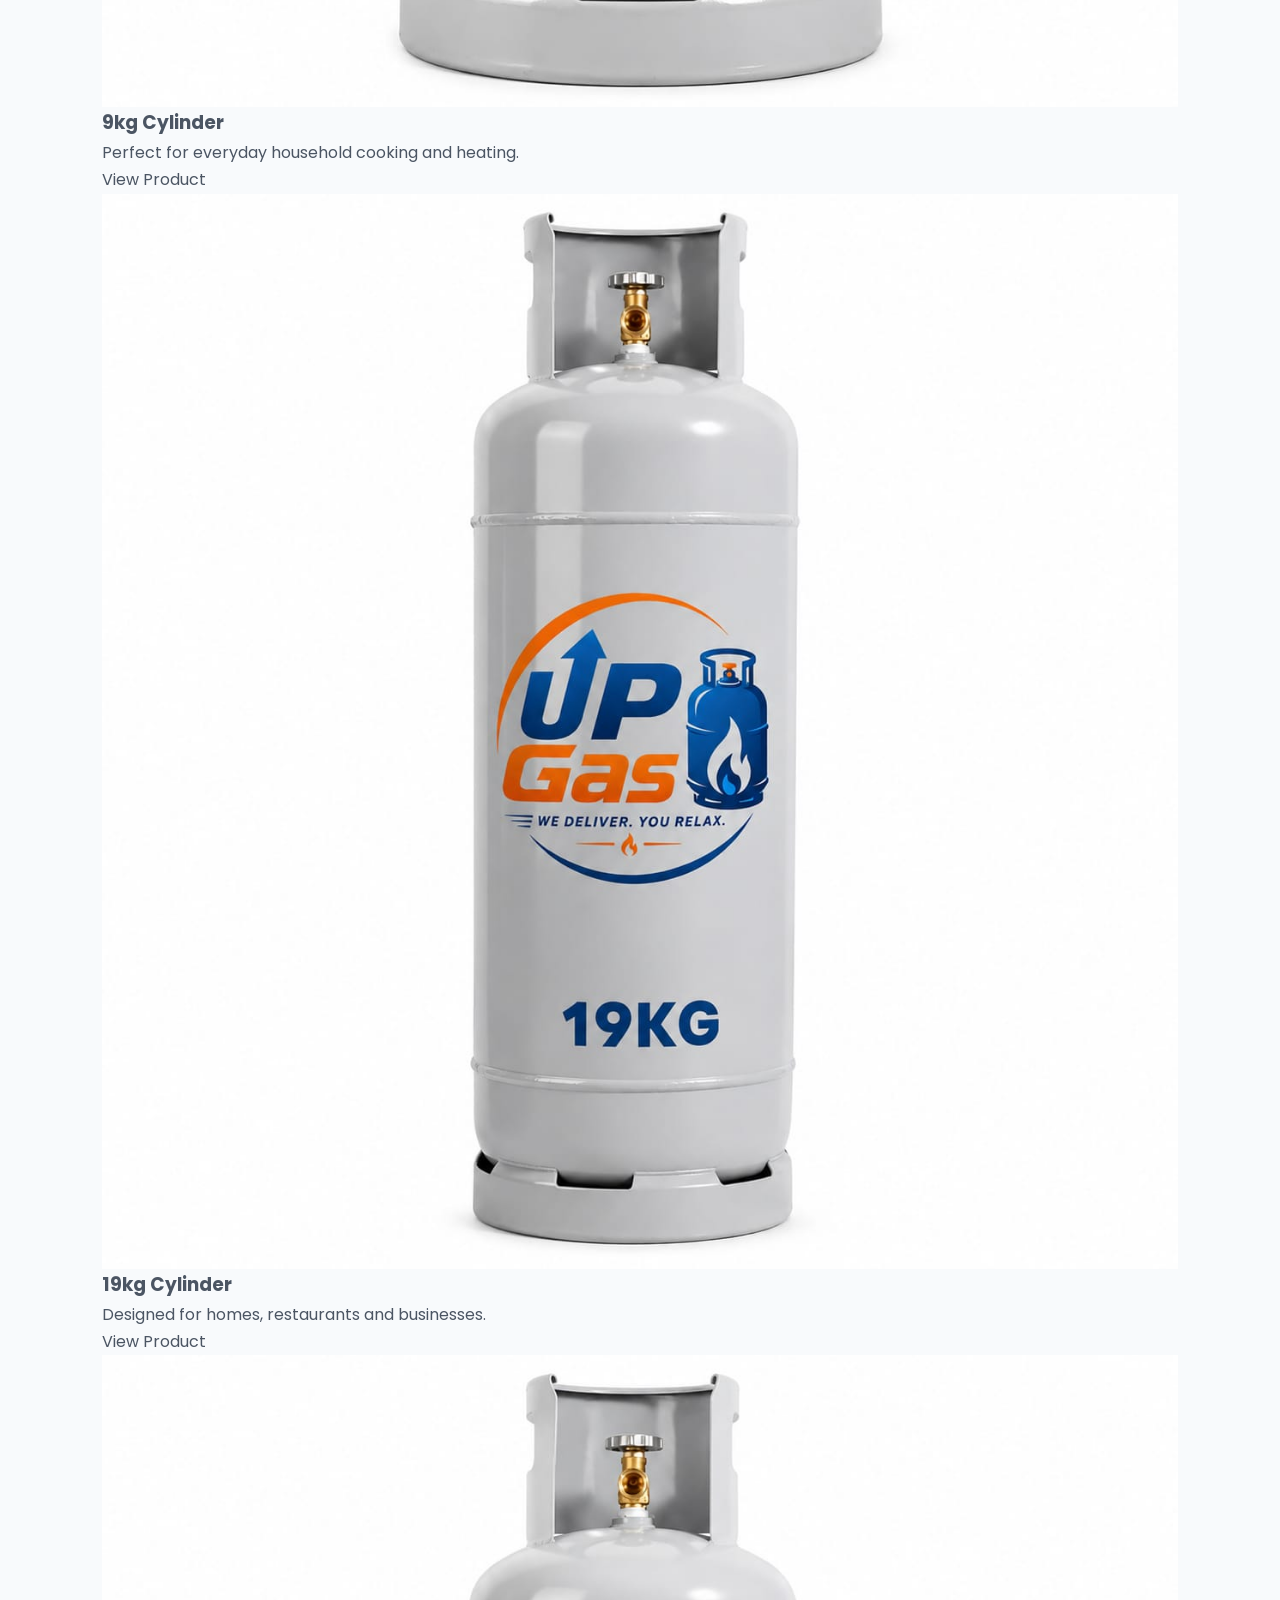
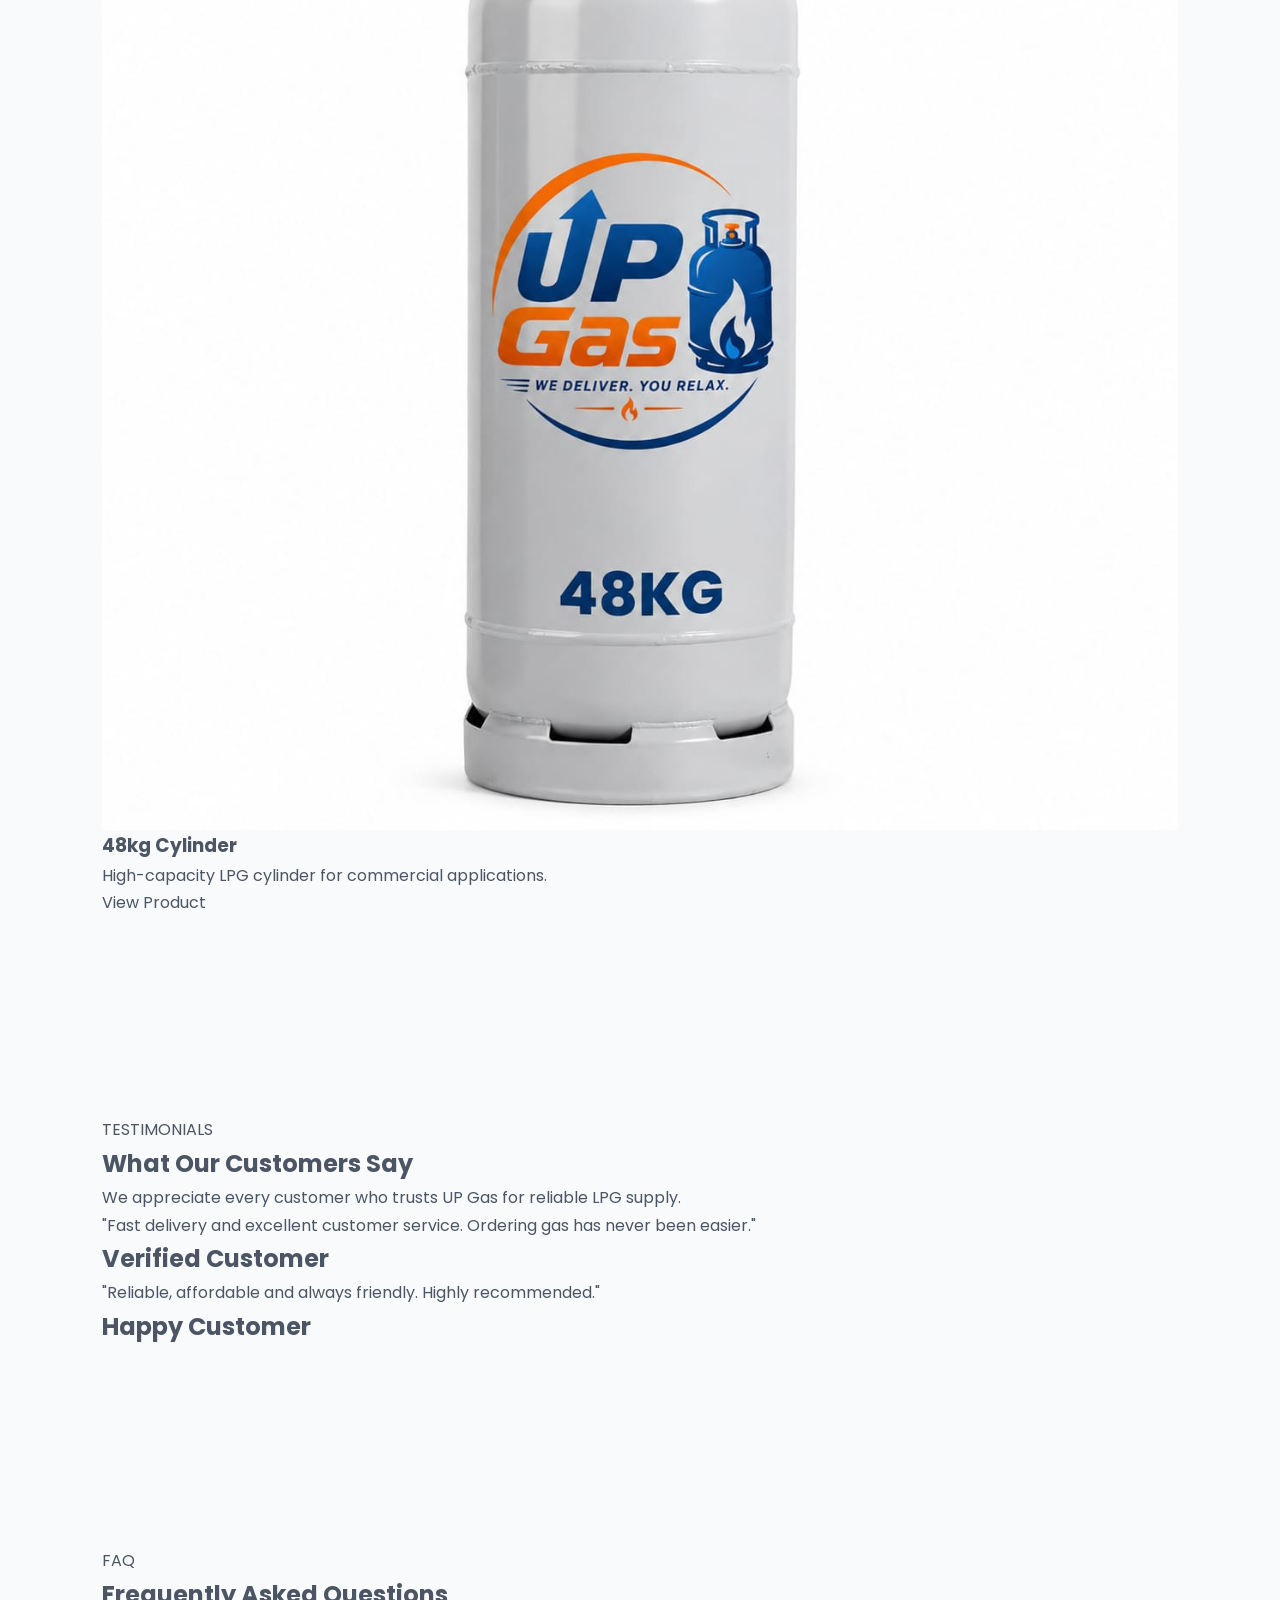
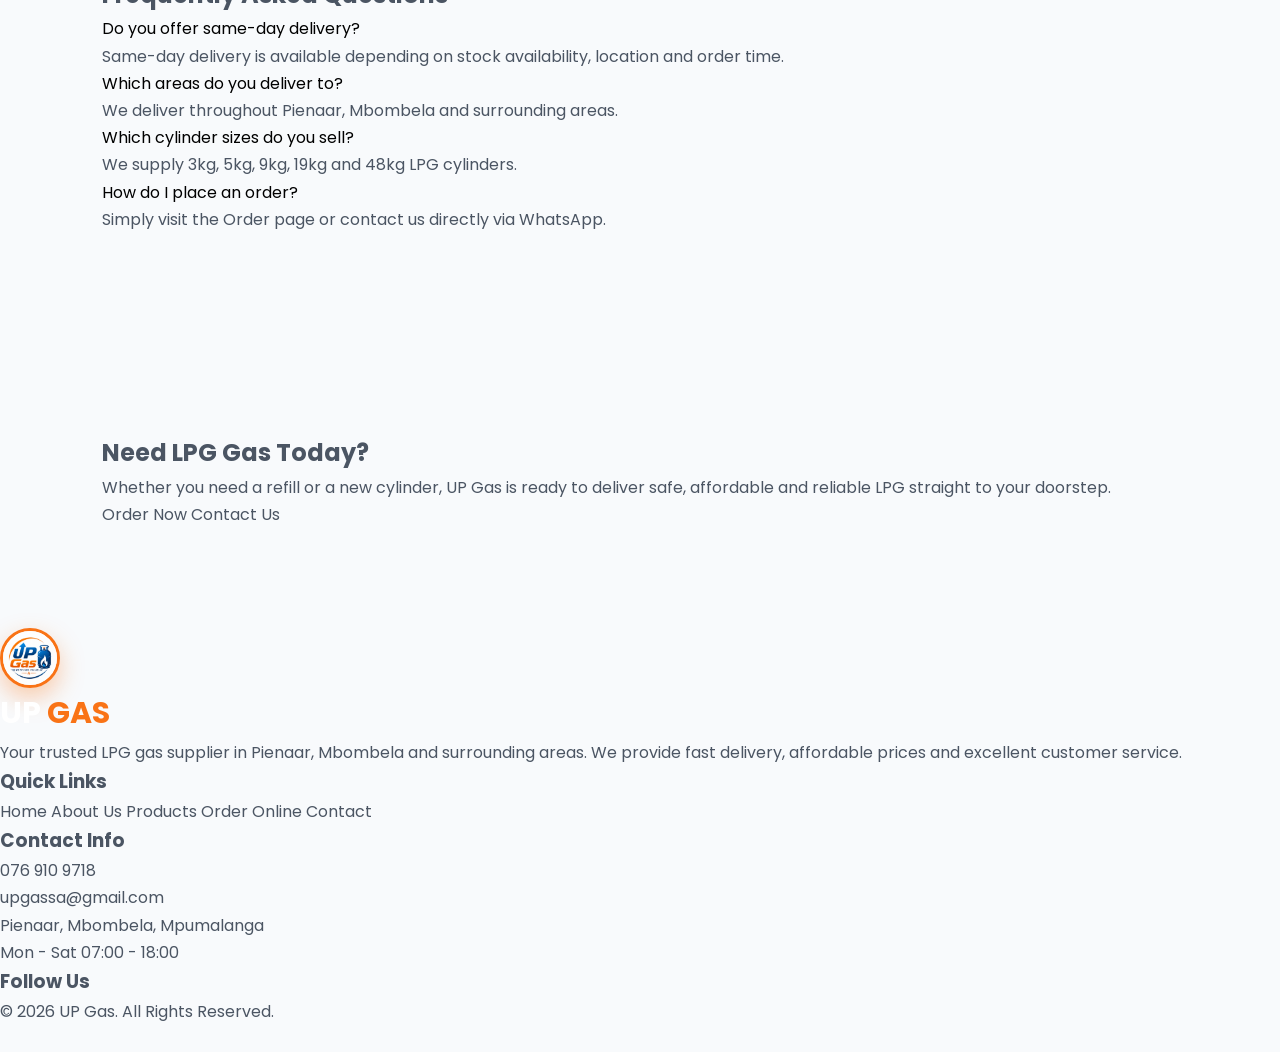
==== commit bbb9a07b: "Update index.html" ====
--- a/index.html
+++ b/index.html
@@ -1,95 +1,81 @@
 <!DOCTYPE html>
 <html lang="en">
-
 <head>
-
-    <!-- =========================================
-         BASIC META
-    ========================================== -->
-
     <meta charset="UTF-8">
-
-    <meta http-equiv="X-UA-Compatible" content="IE=edge">
-
-    <meta name="viewport"
-          content="width=device-width, initial-scale=1.0">
-
-    <title>
-        UP Gas | Fast & Reliable LPG Gas Delivery in Pienaar
-    </title>
+    <meta name="viewport" content="width=device-width, initial-scale=1.0">
+
+    <!-- Primary SEO -->
+    <title>UP GAS | LPG Gas Delivery in Mpumalanga | Fast & Reliable Gas Supplier</title>
 
     <meta name="description"
-          content="UP Gas provides fast, safe and reliable LPG gas delivery in Pienaar, Mbombela and surrounding areas. Order gas cylinders online today.">
+        content="UP GAS provides fast, reliable LPG gas cylinder delivery across Mpumalanga. Order 5kg, 9kg, 14kg, 19kg and 48kg gas cylinders with safe, affordable delivery to your home or business.">
 
     <meta name="keywords"
-          content="UP Gas, LPG Gas, Gas Delivery, Pienaar, Mbombela, Gas Cylinder, LPG Refill, South Africa">
-
-    <meta name="author"
-          content="UP Gas">
-
-    <meta name="theme-color"
-          content="#f97316">
-
-    <!-- =========================================
-         OPEN GRAPH
-    ========================================== -->
-
-    <meta property="og:type"
-          content="website">
-
-    <meta property="og:title"
-          content="UP Gas | Gas Delivered. Life Made Easy.">
-
+        content="gas near me, LPG gas, gas cylinder delivery, gas refill, LPG supplier, cooking gas, emergency gas delivery, gas delivery Mpumalanga, UP GAS">
+
+    <meta name="author" content="UP GAS">
+    <meta name="robots" content="index, follow">
+
+    <link rel="canonical" href="https://upgas.co.za/">
+
+    <!-- Open Graph -->
+    <meta property="og:type" content="website">
+    <meta property="og:title" content="UP GAS | LPG Gas Delivery in Mpumalanga">
     <meta property="og:description"
-          content="Fast, safe and reliable LPG gas delivery in Pienaar and surrounding areas.">
-
-    <meta property="og:image"
-          content="images/logo.jpeg">
-
-    <meta property="og:url"
-          content="https://www.upgas.co.za">
-
-    <!-- =========================================
-         FAVICON
-    ========================================== -->
-
-    <link rel="icon"
-          type="image/png"
-          href="images/favicon.png">
-
-    <!-- =========================================
-         GOOGLE FONT
-    ========================================== -->
-
-    <link rel="preconnect"
-          href="https://fonts.googleapis.com">
-
-    <link rel="preconnect"
-          href="https://fonts.gstatic.com"
-          crossorigin>
-
-    <link href="https://fonts.googleapis.com/css2?family=Poppins:wght@300;400;500;600;700;800&display=swap"
-          rel="stylesheet">
-
-    <!-- =========================================
-         FONT AWESOME
-    ========================================== -->
-
-    <link rel="stylesheet"
-          href="https://cdnjs.cloudflare.com/ajax/libs/font-awesome/6.6.0/css/all.min.css">
-
-    <!-- =========================================
-         CSS
-    ========================================== -->
-
-    <link rel="stylesheet"
-          href="css/global.css">
-
-    <link rel="stylesheet"
-          href="css/Home.css">
-
-    <link rel="stylesheet" href="css/mobile-hero-fix.css">
-    <link rel="stylesheet" href="css/shared.css">
+        content="Fast and reliable LPG gas cylinder delivery across Mpumalanga. Safe, affordable and trusted by homes and businesses.">
+    <meta property="og:url" content="https://upgas.co.za/">
+    <meta property="og:image" content="https://upgas.co.za/images/logo.png">
+
+    <!-- Twitter -->
+    <meta name="twitter:card" content="summary_large_image">
+    <meta name="twitter:title" content="UP GAS | LPG Gas Delivery">
+    <meta name="twitter:description"
+        content="Reliable LPG gas delivery throughout Mpumalanga.">
+    <meta name="twitter:image" content="https://upgas.co.za/images/logo.png">
+
+    <link rel="icon" href="images/favicon.png">
+
+    <link rel="stylesheet" href="css/global.css">
+    <link rel="stylesheet" href="css/home.css">
+
+    <!-- Schema.org -->
+    <script type="application/ld+json">
+{
+  "@context":"https://schema.org",
+  "@type":"LocalBusiness",
+  "name":"UP GAS",
+  "url":"https://upgas.co.za",
+  "logo":"https://upgas.co.za/images/logo.png",
+  "image":"https://upgas.co.za/images/logo.png",
+  "telephone":"+27XXXXXXXXX",
+  "priceRange":"R",
+  "address":{
+    "@type":"PostalAddress",
+    "addressRegion":"Mpumalanga",
+    "addressCountry":"ZA"
+  },
+  "areaServed":[
+    "Mbombela",
+    "Nelspruit",
+    "White River",
+    "KaNyamazane",
+    "Barberton",
+    "Hazyview",
+    "Sabie",
+    "Graskop",
+    "Lydenburg",
+    "Middelburg",
+    "eMalahleni",
+    "Secunda",
+    "Ermelo",
+    "Standerton",
+    "Bethal",
+    "Komatipoort",
+    "Malelane"
+  ]
+}
+</script>
+
 </head>
 
 <body>
@@ -216,8 +202,7 @@
         <div class="hero-image">
 
             <img src="images/Hero.jpeg"
-                 alt="UP Gas LPG Cylinder"
-                 fetchpriority="high">
+                 alt="LPG gas cylinder supplied by UP Gas">
 
         </div>
 
@@ -399,7 +384,7 @@
 
             <img src="images/Why.jpeg"
                  loading="lazy"
-                 alt="UP Gas delivery vehicle">
+                 alt="LPG gas cylinder supplied by UP Gas">
 
         </div>
 
@@ -697,7 +682,7 @@
             <div class="product">
 
                 <img src="images/Size 3.jpeg"
-                     alt="3kg LPG Cylinder">
+                     alt="LPG gas cylinder supplied by UP Gas">
 
                 <h3>3kg Cylinder</h3>
 
@@ -720,7 +705,7 @@
             <div class="product">
 
                 <img src="images/Size 5.jpeg"
-                     alt="5kg LPG Cylinder">
+                     alt="LPG gas cylinder supplied by UP Gas">
 
                 <h3>5kg Cylinder</h3>
 
@@ -743,7 +728,7 @@
             <div class="product">
 
                 <img src="images/Size 9.jpeg"
-                     alt="9kg LPG Cylinder">
+                     alt="LPG gas cylinder supplied by UP Gas">
 
                 <h3>9kg Cylinder</h3>
 
@@ -766,7 +751,7 @@
             <div class="product">
 
                 <img src="images/Size 19.jpeg"
-                     alt="19kg LPG Cylinder">
+                     alt="LPG gas cylinder supplied by UP Gas">
 
                 <h3>19kg Cylinder</h3>
 
@@ -1110,4 +1095,4 @@
 </script>
 </body>
 
-</html>+</html>
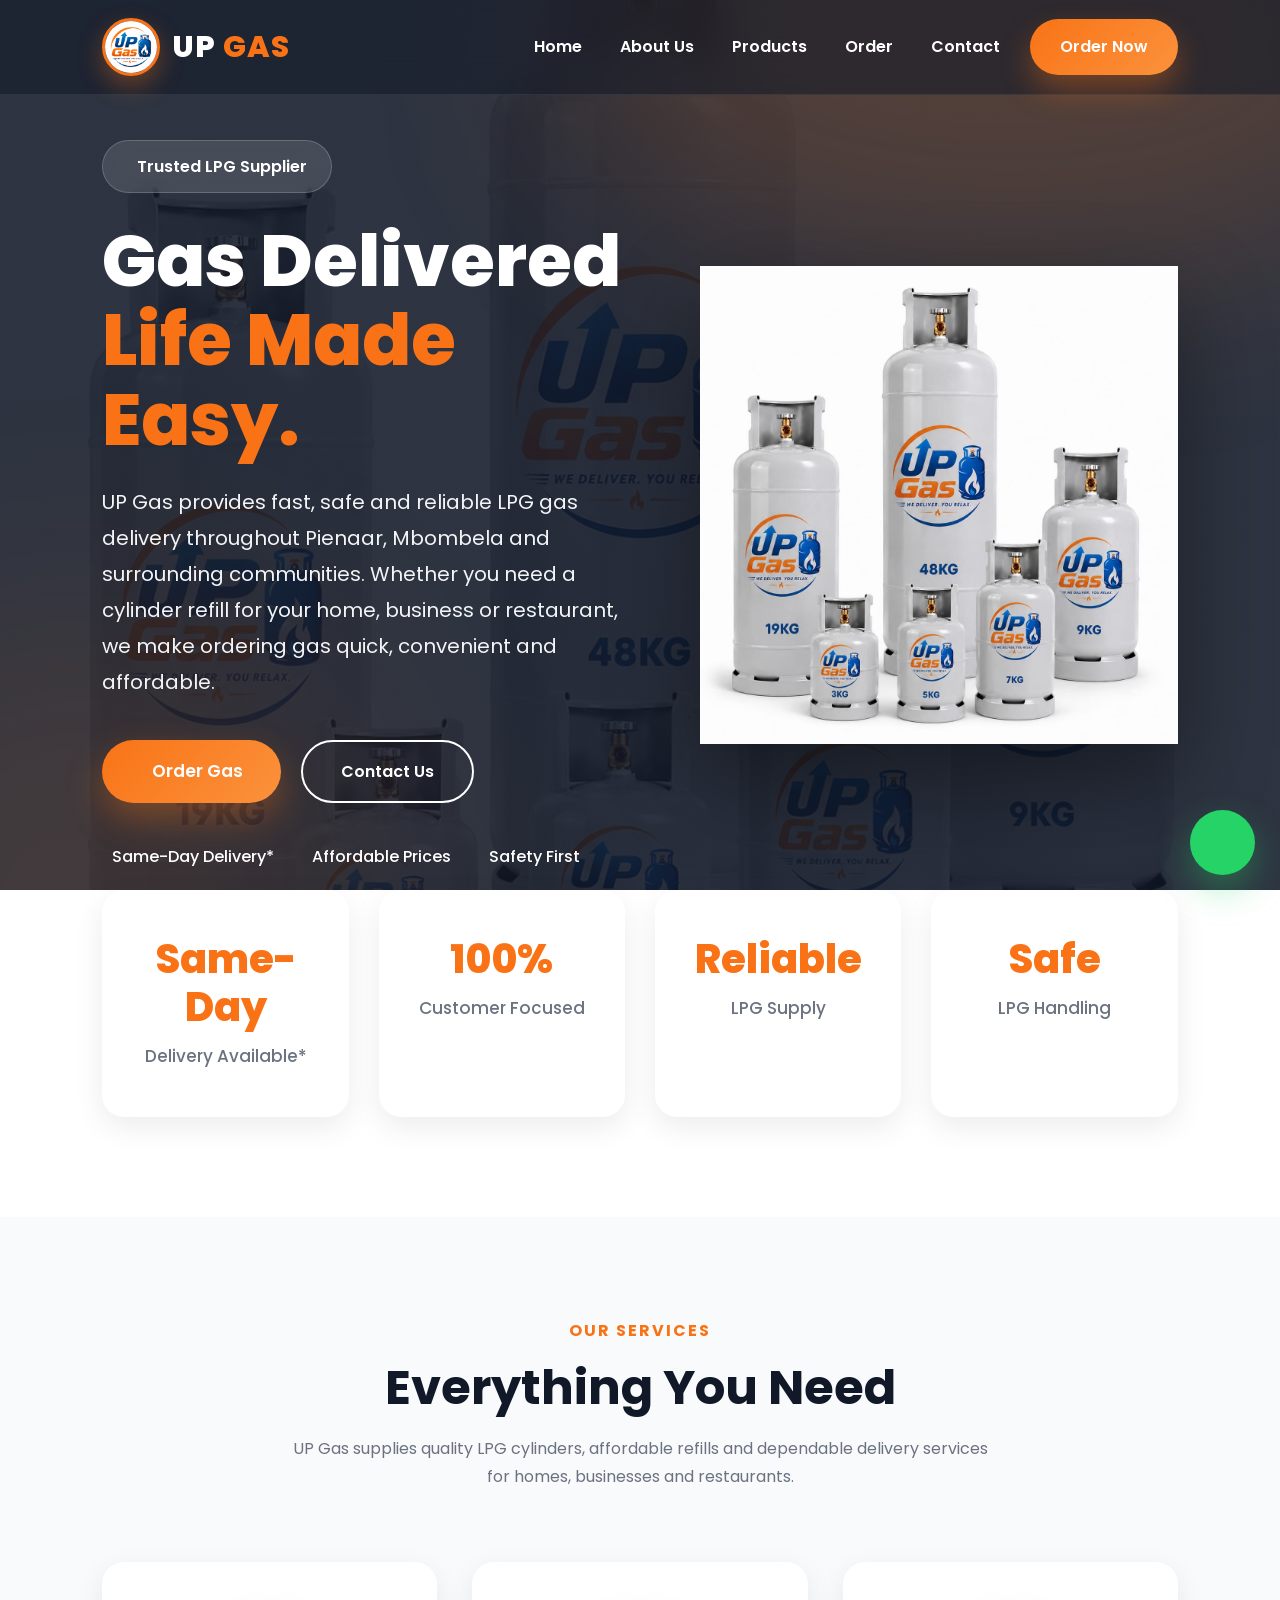
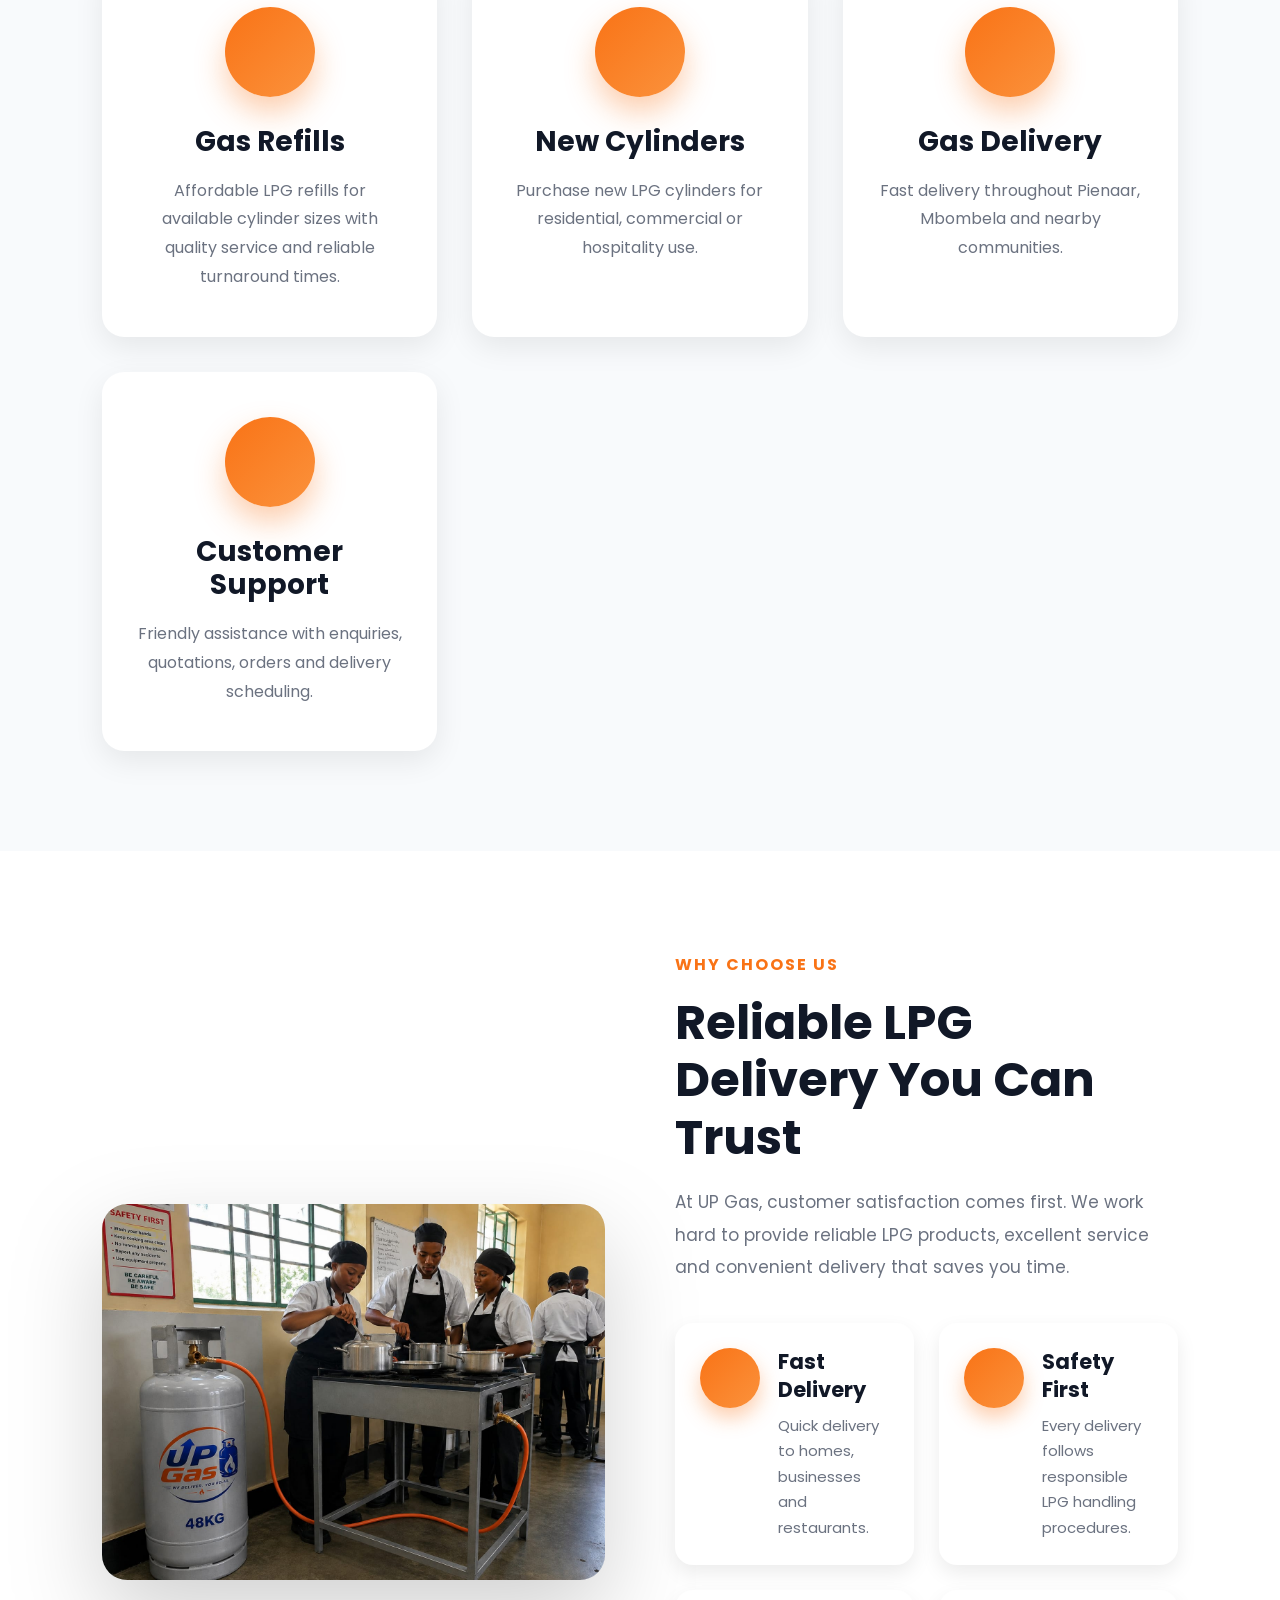
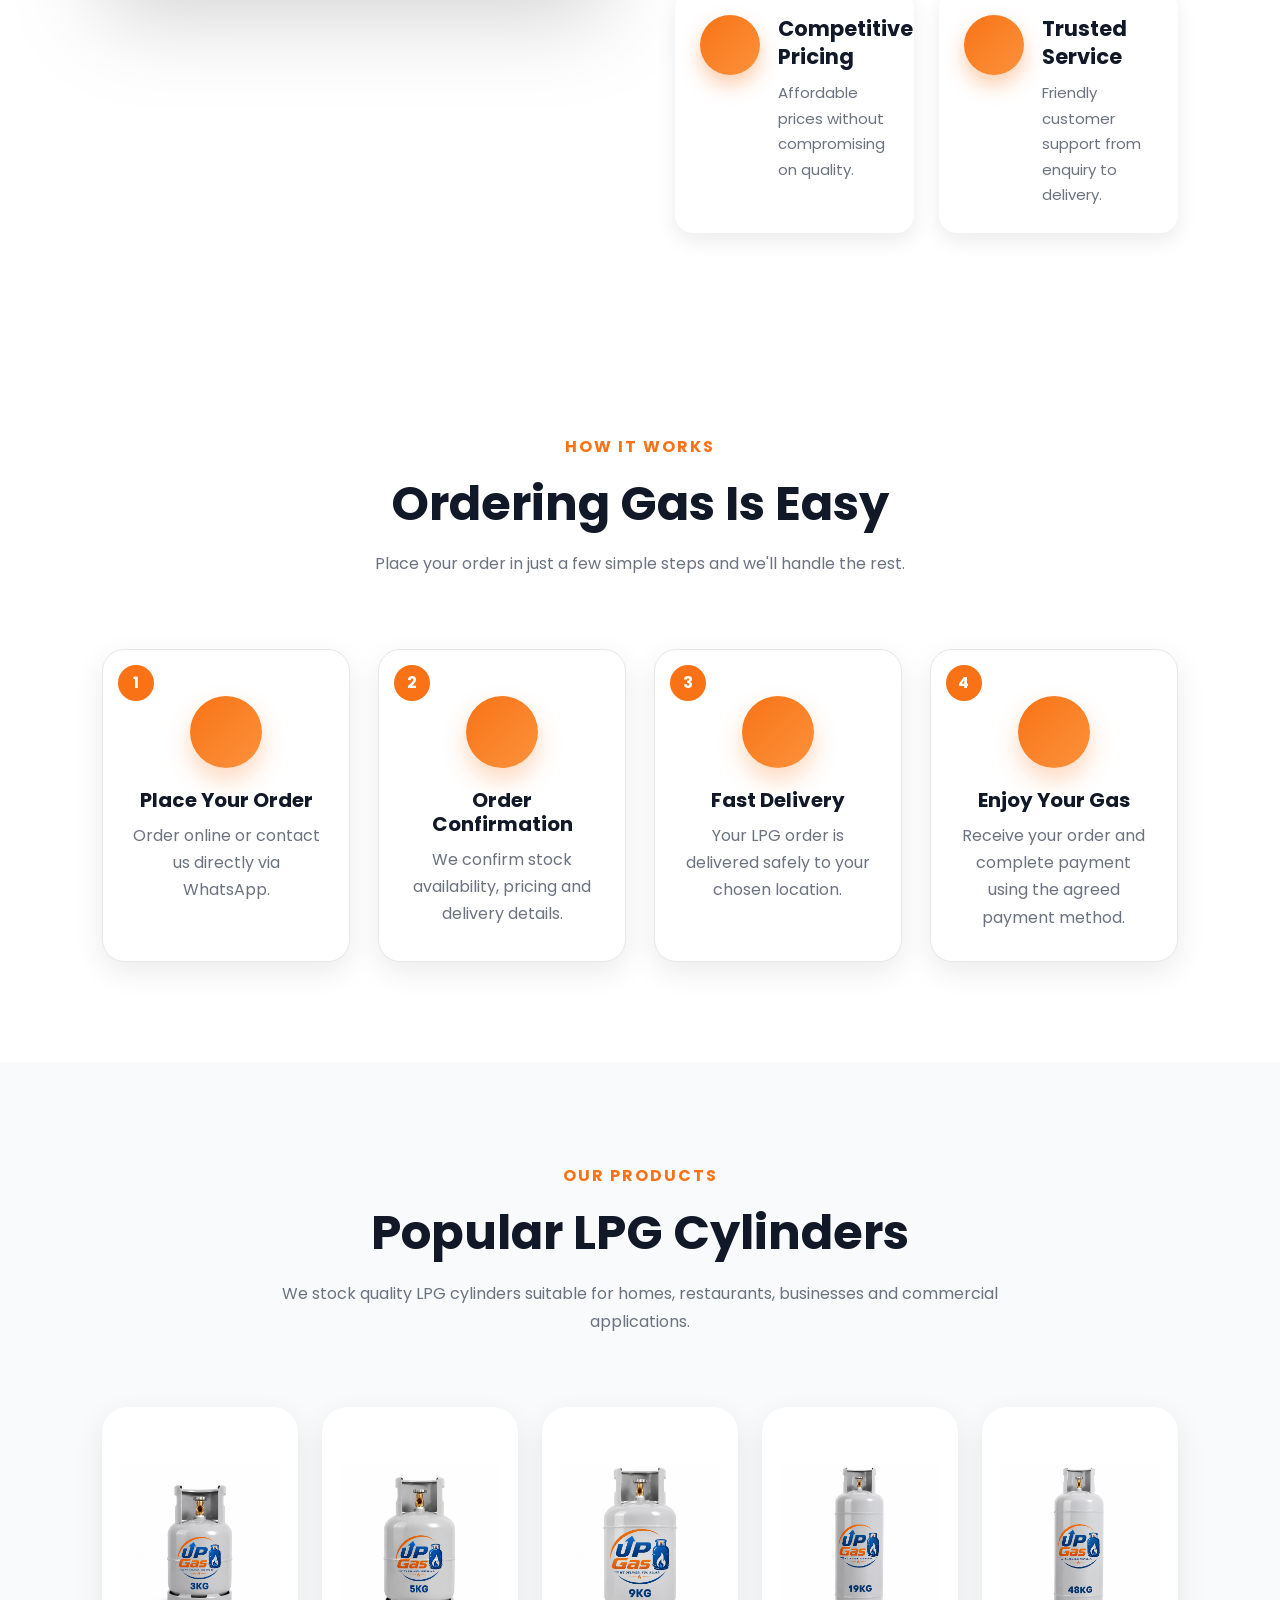
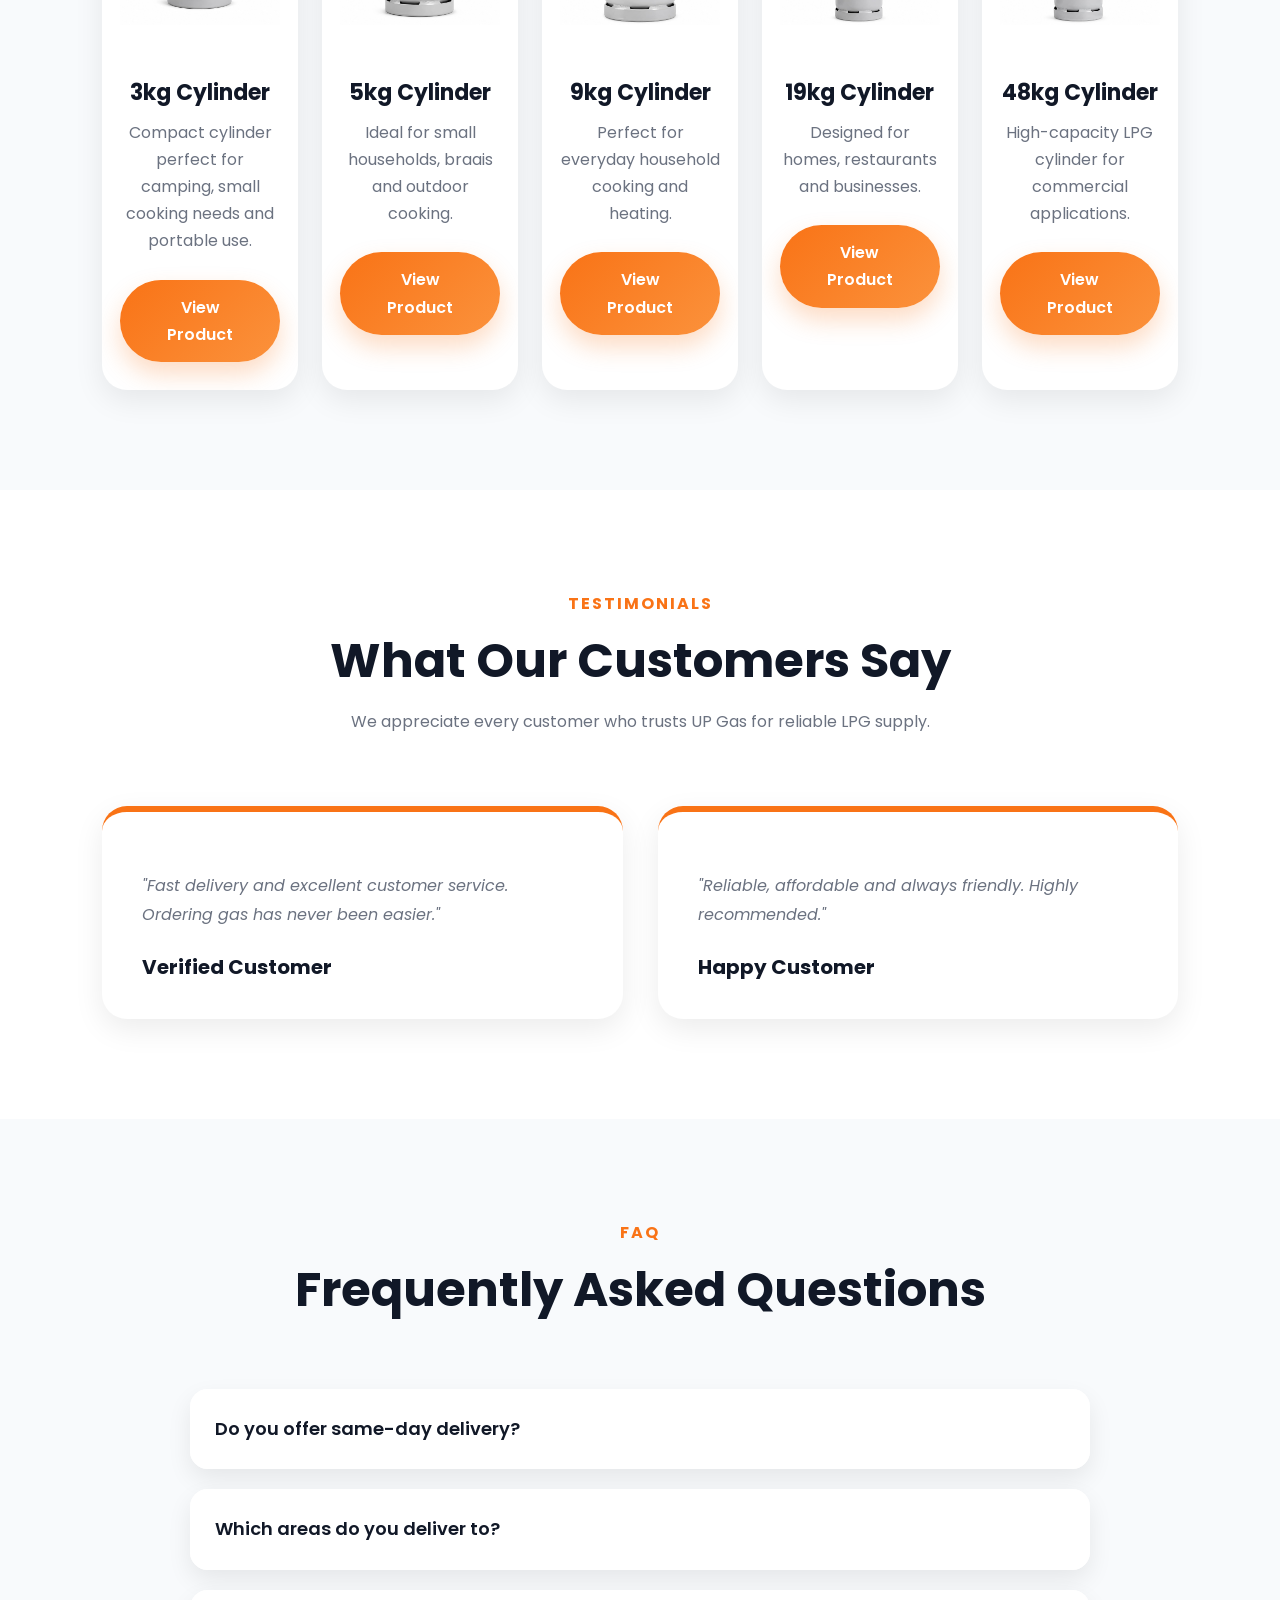
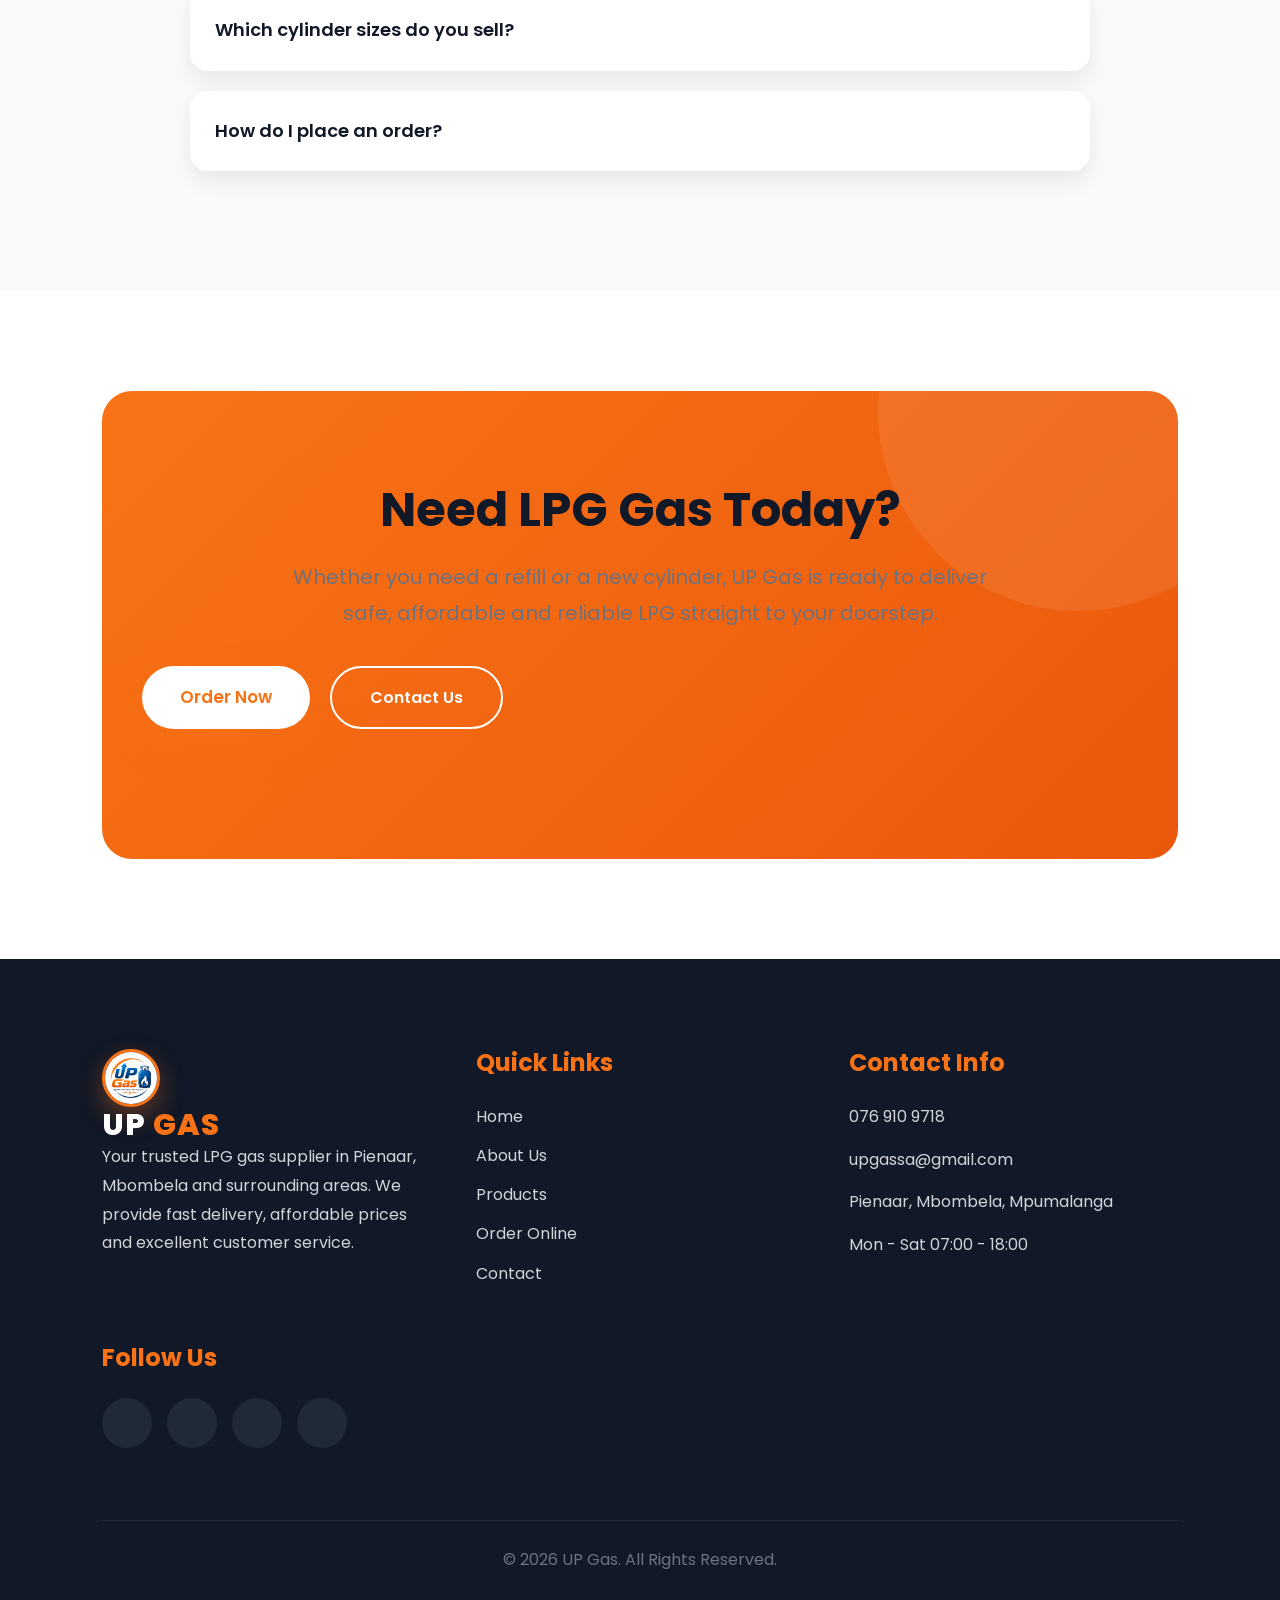
==== commit 1dced66e: "Update index.html" ====
--- a/index.html
+++ b/index.html
@@ -33,10 +33,10 @@
         content="Reliable LPG gas delivery throughout Mpumalanga.">
     <meta name="twitter:image" content="https://upgas.co.za/images/logo.png">
 
-    <link rel="icon" href="images/favicon.png">
+    <link rel="icon" href="images/logo.jpeg">
 
     <link rel="stylesheet" href="css/global.css">
-    <link rel="stylesheet" href="css/home.css">
+    <link rel="stylesheet" href="css/Home.css">
 
     <!-- Schema.org -->
     <script type="application/ld+json">
--- a/css/Home.css
+++ b/css/Home.css
@@ -0,0 +1,2823 @@
+/*====================================================
+    UP GAS - HOME.CSS
+    PART 1A
+    Variables • Reset • Global Styles
+=====================================================*/
+
+/*==============================
+    GOOGLE FONT
+==============================*/
+
+@import url('https://fonts.googleapis.com/css2?family=Poppins:wght@300;400;500;600;700;800&display=swap');
+
+/*==============================
+    ROOT VARIABLES
+==============================*/
+
+:root{
+
+    --primary:#f97316;
+    --primary-dark:#ea580c;
+    --secondary:#111827;
+
+    --light:#f8fafc;
+    --white:#ffffff;
+
+    --text:#6b7280;
+    --border:#e5e7eb;
+
+    --success:#22c55e;
+    --danger:#ef4444;
+
+    --shadow:
+        0 10px 30px rgba(0,0,0,.08);
+
+    --shadow-hover:
+        0 20px 45px rgba(0,0,0,.15);
+
+    --radius:22px;
+
+    --transition:.35s ease;
+
+    --container:1280px;
+
+}
+
+/*==============================
+    RESET
+==============================*/
+
+*{
+
+    margin:0;
+    padding:0;
+    box-sizing:border-box;
+
+}
+
+*::before,
+*::after{
+
+    box-sizing:border-box;
+
+}
+
+html{
+
+    scroll-behavior:smooth;
+
+}
+
+body{
+
+    font-family:"Poppins",sans-serif;
+
+    background:var(--white);
+
+    color:var(--secondary);
+
+    overflow-x:hidden;
+
+    line-height:1.7;
+
+}
+
+/*==============================
+    COMMON ELEMENTS
+==============================*/
+
+img{
+
+    display:block;
+
+    max-width:100%;
+
+}
+
+a{
+
+    text-decoration:none;
+
+    color:inherit;
+
+}
+
+ul{
+
+    list-style:none;
+
+}
+
+button{
+
+    font-family:inherit;
+
+}
+
+section{
+
+    padding:100px 8%;
+
+}
+
+::selection{
+
+    background:var(--primary);
+
+    color:#fff;
+
+}
+
+/*==============================
+    SCROLLBAR
+==============================*/
+
+::-webkit-scrollbar{
+
+    width:10px;
+
+}
+
+::-webkit-scrollbar-track{
+
+    background:#ececec;
+
+}
+
+::-webkit-scrollbar-thumb{
+
+    background:var(--primary);
+
+    border-radius:20px;
+
+}
+
+::-webkit-scrollbar-thumb:hover{
+
+    background:var(--primary-dark);
+
+}
+
+/*==============================
+    CONTAINER
+==============================*/
+
+.container{
+
+    width:100%;
+
+    max-width:var(--container);
+
+    margin:auto;
+
+}
+
+/*==============================
+    TYPOGRAPHY
+==============================*/
+
+h1,
+h2,
+h3,
+h4,
+h5,
+h6{
+
+    color:var(--secondary);
+
+    font-weight:700;
+
+    line-height:1.2;
+
+}
+
+p{
+
+    color:var(--text);
+
+    font-size:16px;
+
+    line-height:1.8;
+
+}
+
+/*==============================
+    SECTION TITLE
+==============================*/
+
+.section-title{
+
+    text-align:center;
+
+    margin-bottom:70px;
+
+}
+
+.section-title span{
+
+    display:inline-block;
+
+    color:var(--primary);
+
+    font-weight:700;
+
+    letter-spacing:2px;
+
+    text-transform:uppercase;
+
+    margin-bottom:15px;
+
+}
+
+.section-title h2{
+
+    font-size:48px;
+
+    margin-bottom:18px;
+
+}
+
+.section-title p{
+
+    max-width:720px;
+
+    margin:auto;
+
+}
+
+/*==============================
+    PRIMARY BUTTON
+==============================*/
+
+.btn{
+
+    display:inline-flex;
+
+    justify-content:center;
+
+    align-items:center;
+
+    gap:12px;
+
+    padding:16px 38px;
+
+    border:none;
+
+    border-radius:50px;
+
+    background:linear-gradient(
+        135deg,
+        var(--primary),
+        #fb923c
+    );
+
+    color:#fff;
+
+    font-size:17px;
+
+    font-weight:600;
+
+    cursor:pointer;
+
+    transition:var(--transition);
+
+    box-shadow:
+        0 15px 35px rgba(249,115,22,.35);
+
+}
+
+.btn:hover{
+
+    transform:translateY(-6px);
+
+    box-shadow:
+        0 22px 45px rgba(249,115,22,.45);
+
+}
+
+/*==============================
+    OUTLINE BUTTON
+==============================*/
+
+.btn-outline{
+
+    display:inline-flex;
+
+    justify-content:center;
+
+    align-items:center;
+
+    padding:16px 38px;
+
+    border:2px solid #fff;
+
+    border-radius:50px;
+
+    color:#fff;
+
+    font-weight:600;
+
+    transition:var(--transition);
+
+}
+
+.btn-outline:hover{
+
+    background:#fff;
+
+    color:var(--secondary);
+
+    transform:translateY(-6px);
+
+}
+
+/*====================================================
+    PART 1B
+    HEADER • LOGO • DESKTOP NAVIGATION
+    MOBILE NAVIGATION • STICKY HEADER
+=====================================================*/
+
+/*==============================
+    HEADER
+==============================*/
+
+header{
+
+    position:fixed;
+
+    top:0;
+    left:0;
+
+    width:100%;
+
+    padding:18px 8%;
+
+    display:flex;
+
+    align-items:center;
+
+    justify-content:space-between;
+
+    z-index:1000;
+
+    background:transparent;
+
+    transition:all .35s ease;
+
+}
+
+header.sticky{
+
+    background:rgba(17,24,39,.97);
+
+    backdrop-filter:blur(16px);
+
+    -webkit-backdrop-filter:blur(16px);
+
+    box-shadow:0 12px 35px rgba(0,0,0,.18);
+
+    padding:14px 8%;
+
+}
+
+/*==============================
+    LOGO
+==============================*/
+
+.logo a{
+
+    display:flex;
+
+    align-items:center;
+
+    gap:12px;
+
+}
+
+.logo img{
+
+    width:58px;
+
+    height:58px;
+
+    object-fit:cover;
+
+    border-radius:50%;
+
+    border:3px solid var(--primary);
+
+    box-shadow:
+        0 10px 25px rgba(249,115,22,.35);
+
+}
+
+.logo h2{
+
+    color:#fff;
+
+    font-size:30px;
+
+    font-weight:800;
+
+    letter-spacing:1px;
+
+}
+
+.logo h2 span{
+
+    color:var(--primary);
+
+}
+
+/*==============================
+    DESKTOP NAVIGATION
+==============================*/
+
+#navbar ul{
+
+    display:flex;
+
+    align-items:center;
+
+    gap:38px;
+
+}
+
+#navbar ul li{
+
+    position:relative;
+
+}
+
+#navbar ul li a{
+
+    color:#fff;
+
+    font-size:16px;
+
+    font-weight:600;
+
+    transition:.3s;
+
+    position:relative;
+
+}
+
+#navbar ul li a::after{
+
+    content:"";
+
+    position:absolute;
+
+    left:0;
+
+    bottom:-8px;
+
+    width:0;
+
+    height:3px;
+
+    border-radius:20px;
+
+    background:var(--primary);
+
+    transition:.35s;
+
+}
+
+#navbar ul li a:hover::after,
+
+#navbar ul li a.active::after{
+
+    width:100%;
+
+}
+
+#navbar ul li a:hover,
+
+#navbar ul li a.active{
+
+    color:var(--primary);
+
+}
+
+/*==============================
+    HEADER BUTTON
+==============================*/
+
+.nav-btn{
+
+    display:inline-flex;
+
+    align-items:center;
+
+    justify-content:center;
+
+    padding:14px 30px;
+
+    border-radius:50px;
+
+    background:linear-gradient(
+        135deg,
+        var(--primary),
+        #fb923c
+    );
+
+    color:#fff;
+
+    font-weight:600;
+
+    transition:.35s;
+
+    box-shadow:
+        0 15px 30px rgba(249,115,22,.35);
+
+}
+
+.nav-btn:hover{
+
+    transform:translateY(-4px);
+
+    box-shadow:
+        0 18px 38px rgba(249,115,22,.45);
+
+}
+
+/*==============================
+    MOBILE MENU BUTTON
+==============================*/
+
+#menu-btn{
+
+    display:none;
+
+    border:none;
+
+    background:transparent;
+
+    color:#fff;
+
+    font-size:30px;
+
+    cursor:pointer;
+
+    transition:.3s;
+
+    z-index:1101;
+
+}
+
+#menu-btn:hover{
+
+    color:var(--primary);
+
+}
+
+/*==============================
+    MENU OVERLAY
+==============================*/
+
+.menu-overlay{
+
+    position:fixed;
+
+    inset:0;
+
+    background:rgba(0,0,0,.55);
+
+    opacity:0;
+
+    visibility:hidden;
+
+    transition:.35s;
+
+    z-index:998;
+
+}
+
+.menu-overlay.active{
+
+    opacity:1;
+
+    visibility:visible;
+
+}
+
+/*==============================
+    MOBILE NAVIGATION
+==============================*/
+
+@media (max-width:992px){
+
+    #menu-btn{
+
+        display:block;
+
+    }
+
+    .nav-btn{
+
+        display:none;
+
+    }
+
+    #navbar{
+
+        position:fixed;
+
+        top:0;
+
+        right:-100%;
+
+        width:300px;
+
+        height:100vh;
+
+        background:#111827;
+
+        padding:110px 35px;
+
+        transition:.4s ease;
+
+        z-index:1000;
+
+        box-shadow:
+            -15px 0 40px rgba(0,0,0,.25);
+
+    }
+
+    #navbar.active{
+
+        right:0;
+
+    }
+
+    #navbar ul{
+
+        flex-direction:column;
+
+        align-items:flex-start;
+
+        gap:28px;
+
+    }
+
+    #navbar ul li{
+
+        width:100%;
+
+    }
+
+    #navbar ul li a{
+
+        display:block;
+
+        width:100%;
+
+        font-size:19px;
+
+        color:#fff;
+
+    }
+
+    #navbar ul li a::after{
+
+        display:none;
+
+    }
+
+    body.menu-open{
+
+        overflow:hidden;
+
+    }
+
+}
+
+/*==============================
+    SMALL DEVICES
+==============================*/
+
+@media (max-width:576px){
+
+    header{
+
+        padding:16px 5%;
+
+    }
+
+    header.sticky{
+
+        padding:12px 5%;
+
+    }
+
+    .logo img{
+
+        width:48px;
+
+        height:48px;
+
+    }
+
+    .logo h2{
+
+        font-size:24px;
+
+    }
+
+    #navbar{
+
+        width:260px;
+
+    }
+
+}
+
+/*====================================================
+    PART 1C
+    HERO SECTION
+=====================================================*/
+
+/*==============================
+    HERO SECTION
+==============================*/
+
+.hero{
+    min-height:100vh;
+    display:block;
+    padding:140px 8% 90px;
+
+    position:relative;
+
+    overflow:hidden;
+
+    background:
+        linear-gradient(
+            rgba(17,24,39,.88),
+            rgba(17,24,39,.88)
+        ),
+        url("../images/Hero.jpeg");
+
+    background-position:center;
+
+    background-size:cover;
+
+    background-repeat:no-repeat;
+
+}
+
+/* Decorative Glow */
+
+.hero::before{
+
+    content:"";
+
+    position:absolute;
+
+    width:900px;
+
+    height:450px;
+
+    top:-180px;
+
+    right:-180px;
+
+    border-radius:50%;
+
+    background:rgba(249,115,22,.18);
+
+    filter:blur(100px);
+
+    pointer-events:none;
+
+}
+
+.hero::after{
+
+    content:"";
+
+    position:absolute;
+
+    width:600px;
+
+    height:600px;
+
+    left:-220px;
+
+    bottom:-250px;
+
+    border-radius:50%;
+
+    background:rgba(249,115,22,.10);
+
+    filter:blur(120px);
+
+    pointer-events:none;
+
+}
+
+/*==============================
+    HERO WRAPPER
+==============================*/
+
+.hero > .hero-wrapper{
+    width:100%;
+    max-width:1280px;
+    margin:0 auto;
+    display:grid;
+    grid-template-columns:minmax(0,1.05fr) minmax(0,.95fr);
+    align-items:center;
+    gap:70px;
+    position:relative;
+    z-index:2;
+}
+
+.hero-content{
+    min-width:0;
+    position:relative;
+    z-index:2;
+}
+
+.hero-image{
+    width:100%;
+    min-width:0;
+    min-height:450px;
+    display:flex;
+    align-items:center;
+    justify-content:center;
+    position:relative;
+    z-index:2;
+}
+
+/*==============================
+    HERO CONTENT
+==============================*/
+
+.hero-content{
+
+    position:relative;
+
+    z-index:2;
+
+}
+
+.tag{
+
+    display:inline-flex;
+
+    align-items:center;
+
+    gap:10px;
+
+    padding:12px 24px;
+
+    margin-bottom:28px;
+
+    border-radius:50px;
+
+    background:rgba(255,255,255,.12);
+
+    border:1px solid rgba(255,255,255,.18);
+
+    backdrop-filter:blur(12px);
+
+    color:#fff;
+
+    font-weight:600;
+
+    animation:fadeDown .8s ease forwards;
+
+}
+
+.tag i{
+
+    color:var(--primary);
+
+}
+
+.hero-content h1{
+
+    color:#fff;
+
+    font-size:72px;
+
+    font-weight:800;
+
+    line-height:1.1;
+
+    margin-bottom:25px;
+
+    animation:fadeUp .8s ease forwards;
+
+}
+
+.hero-content h1 span{
+
+    display:block;
+
+    color:var(--primary);
+
+}
+
+.hero-content p{
+
+    max-width:650px;
+
+    color:#f3f4f6;
+
+    font-size:20px;
+
+    line-height:1.8;
+
+    margin-bottom:40px;
+
+    animation:fadeUp 1s ease forwards;
+
+}
+
+/*==============================
+    HERO BUTTONS
+==============================*/
+
+.hero-buttons{
+
+    display:flex;
+
+    gap:20px;
+
+    flex-wrap:wrap;
+
+    margin-bottom:40px;
+
+    animation:fadeUp 1.2s ease forwards;
+
+}
+
+/*==============================
+    HERO FEATURES
+==============================*/
+
+.hero-features{
+
+    display:flex;
+
+    flex-wrap:wrap;
+
+    gap:28px;
+
+    animation:fadeUp 1.4s ease forwards;
+
+}
+
+.hero-features div{
+
+    display:flex;
+
+    align-items:center;
+
+    gap:10px;
+
+    color:#fff;
+
+    font-weight:500;
+
+}
+
+.hero-features i{
+
+    color:var(--success);
+
+    font-size:18px;
+
+}
+
+/*==============================
+    HERO IMAGE
+==============================*/
+
+.hero-image{
+
+    position:relative;
+
+    display:flex;
+
+    justify-content:center;
+
+    align-items:center;
+
+    z-index:2;
+
+}
+
+.hero-image img{
+
+    width:100%;
+
+    max-width:620px;
+
+    object-fit:contain;
+
+    filter:drop-shadow(
+        0 35px 45px rgba(0,0,0,.40)
+    );
+
+    animation:float 4s ease-in-out infinite;
+
+    transition:.35s;
+
+}
+
+/*==============================
+    ANIMATIONS
+==============================*/
+
+@keyframes float{
+
+    0%{
+
+        transform:translateY(0);
+
+    }
+
+    50%{
+
+        transform:translateY(-18px);
+
+    }
+
+    100%{
+
+        transform:translateY(0);
+
+    }
+
+}
+
+@keyframes fadeUp{
+
+    from{
+
+        opacity:0;
+
+        transform:translateY(35px);
+
+    }
+
+    to{
+
+        opacity:1;
+
+        transform:translateY(0);
+
+    }
+
+}
+
+@keyframes fadeDown{
+
+    from{
+
+        opacity:0;
+
+        transform:translateY(-25px);
+
+    }
+
+    to{
+
+        opacity:1;
+
+        transform:translateY(0);
+
+    }
+
+}
+
+/*==============================
+    HERO RESPONSIVE
+==============================*/
+
+@media (max-width:992px){
+
+    .hero{
+
+        text-align:center;
+
+        padding-top:130px;
+
+    }
+
+    .hero > .hero-wrapper{
+
+        grid-template-columns:1fr;
+
+        gap:50px;
+
+    }
+
+    .hero-content p{
+
+        margin-left:auto;
+
+        margin-right:auto;
+
+    }
+
+    .hero-buttons{
+
+        justify-content:center;
+
+    }
+
+    .hero-features{
+
+        justify-content:center;
+
+    }
+
+    .hero-content h1{
+
+        font-size:56px;
+
+    }
+
+    .hero-image{
+
+        order:-1;
+
+    }
+
+    .hero-image img{
+
+        max-width:480px;
+
+    }
+
+}
+
+@media (max-width:768px){
+
+    .hero{
+
+        min-height:auto;
+
+        padding:120px 6% 80px;
+
+    }
+
+    .hero-content h1{
+
+        font-size:44px;
+
+    }
+
+    .hero-content p{
+
+        font-size:17px;
+
+    }
+
+    .hero-features{
+
+        gap:18px;
+
+    }
+
+}
+
+@media (max-width:576px){
+
+    .hero{
+
+        padding:110px 5% 70px;
+
+    }
+
+    .hero-content h1{
+
+        font-size:36px;
+
+    }
+
+    .hero-buttons{
+
+        flex-direction:column;
+
+        align-items:stretch;
+
+    }
+
+    .btn,
+
+    .btn-outline{
+
+        width:100%;
+
+        justify-content:center;
+
+    }
+
+    .hero-features{
+
+        flex-direction:column;
+
+        align-items:flex-start;
+
+    }
+
+    .hero-image img{
+
+        max-width:320px;
+
+    }
+
+}
+/*====================================================
+    PART 2A
+    BUSINESS HIGHLIGHTS (STATS)
+    SERVICES SECTION
+=====================================================*/
+
+/*==============================
+    BUSINESS HIGHLIGHTS
+==============================*/
+
+.stats{
+    display:block;
+    background:#fff;
+    padding-top:0;
+    position:relative;
+    z-index:10;
+}
+
+.stats > .container{
+    width:100%;
+    max-width:1280px;
+    margin:0 auto;
+}
+
+.stats-grid{
+    display:grid;
+    grid-template-columns:repeat(4,minmax(0,1fr));
+    gap:30px;
+    align-items:stretch;
+    margin-top:-70px;
+    position:relative;
+    z-index:10;
+}
+
+.stat-card{
+
+    background:#fff;
+
+    padding:45px 30px;
+
+    border-radius:22px;
+
+    text-align:center;
+
+    box-shadow:var(--shadow);
+
+    transition:.35s;
+
+}
+
+.stat-card:hover{
+
+    transform:translateY(-12px);
+
+    box-shadow:var(--shadow-hover);
+
+}
+
+.stat-card h2{
+
+    color:var(--primary);
+
+    font-size:40px;
+
+    font-weight:800;
+
+    margin-bottom:10px;
+
+}
+
+.stat-card p{
+
+    color:var(--text);
+
+    font-size:17px;
+
+    font-weight:500;
+
+}
+
+/*==============================
+    SERVICES
+==============================*/
+
+.services{
+
+    background:var(--light);
+
+}
+
+.services-grid{
+
+    display:grid;
+
+    grid-template-columns:
+        repeat(auto-fit,minmax(280px,1fr));
+
+    gap:35px;
+
+}
+
+.service-card{
+
+    position:relative;
+
+    overflow:hidden;
+
+    background:#fff;
+
+    padding:45px 35px;
+
+    border-radius:22px;
+
+    text-align:center;
+
+    box-shadow:var(--shadow);
+
+    transition:.35s;
+
+}
+
+.service-card::before{
+
+    content:"";
+
+    position:absolute;
+
+    top:0;
+
+    left:-100%;
+
+    width:100%;
+
+    height:6px;
+
+    background:linear-gradient(
+        90deg,
+        var(--primary),
+        #fdba74
+    );
+
+    transition:.4s;
+
+}
+
+.service-card:hover::before{
+
+    left:0;
+
+}
+
+.service-card:hover{
+
+    transform:translateY(-12px);
+
+    box-shadow:var(--shadow-hover);
+
+}
+
+.service-card .icon{
+
+    width:90px;
+
+    height:90px;
+
+    margin:0 auto 28px;
+
+    display:flex;
+
+    align-items:center;
+
+    justify-content:center;
+
+    border-radius:50%;
+
+    background:linear-gradient(
+        135deg,
+        var(--primary),
+        #fb923c
+    );
+
+    color:#fff;
+
+    font-size:36px;
+
+    box-shadow:
+        0 15px 30px rgba(249,115,22,.35);
+
+}
+
+.service-card h3{
+
+    color:var(--secondary);
+
+    font-size:28px;
+
+    margin-bottom:18px;
+
+}
+
+.service-card p{
+
+    color:var(--text);
+
+    line-height:1.8;
+
+}
+
+/*==============================
+    RESPONSIVE
+==============================*/
+
+@media (max-width:992px){
+
+    .stats{
+
+        padding-top:50px;
+
+    }
+
+    .stats-grid{
+
+        margin-top:0;
+
+        grid-template-columns:repeat(2,minmax(0,1fr));
+
+    }
+
+}
+
+@media (max-width:768px){
+
+    .stats-grid{
+
+        grid-template-columns:1fr 1fr;
+
+    }
+
+}
+
+@media (max-width:576px){
+
+    .stats-grid{
+
+        grid-template-columns:1fr;
+
+    }
+
+    .service-card{
+
+        padding:35px 25px;
+
+    }
+
+    .service-card .icon{
+
+        width:75px;
+
+        height:75px;
+
+        font-size:30px;
+
+    }
+
+    .service-card h3{
+
+        font-size:24px;
+
+    }
+
+}
+/*====================================================
+    PART 2B
+    WHY CHOOSE US
+    FEATURES GRID
+=====================================================*/
+
+/*==============================
+    WHY CHOOSE US
+==============================*/
+
+.why-us{
+    display:block;
+    background:#fff;
+}
+
+.why-us > .container.why-wrapper{
+    width:100%;
+    max-width:1280px;
+    margin:0 auto;
+    display:grid;
+    grid-template-columns:minmax(0,1fr) minmax(0,1fr);
+    align-items:center;
+    gap:70px;
+}
+
+.why-image{
+
+    position:relative;
+
+}
+
+.why-image img{
+
+    display:block;
+
+    width:100%;
+
+    max-width:700px;
+
+    margin:auto;
+
+    border-radius:25px;
+
+    filter:drop-shadow(
+        0 35px 45px rgba(0,0,0,.18)
+    );
+
+    transition:.4s;
+
+}
+
+.why-image img:hover{
+
+    transform:scale(1.03);
+
+}
+
+.section-tag{
+
+    display:inline-block;
+
+    color:var(--primary);
+
+    font-weight:700;
+
+    letter-spacing:2px;
+
+    text-transform:uppercase;
+
+    margin-bottom:15px;
+
+}
+
+.why-content h2{
+
+    margin-bottom:20px;
+
+    font-size:48px;
+
+    color:var(--secondary);
+
+    line-height:1.2;
+
+}
+
+.why-content>p{
+
+    margin-bottom:40px;
+
+    color:var(--text);
+
+    line-height:1.9;
+
+    font-size:17px;
+
+}
+
+/*==============================
+    FEATURES GRID
+==============================*/
+
+.features-grid{
+
+    display:grid;
+
+    grid-template-columns:repeat(2,1fr);
+
+    gap:25px;
+
+}
+
+.feature{
+
+    display:flex;
+
+    align-items:flex-start;
+
+    gap:18px;
+
+    padding:25px;
+
+    background:#fff;
+
+    border-radius:18px;
+
+    box-shadow:
+        0 8px 20px rgba(0,0,0,.08);
+
+    transition:.35s;
+
+}
+
+.feature:hover{
+
+    transform:translateY(-8px);
+
+    box-shadow:
+        0 20px 35px rgba(0,0,0,.12);
+
+}
+
+.feature i{
+
+    width:60px;
+
+    height:60px;
+
+    display:flex;
+
+    align-items:center;
+
+    justify-content:center;
+
+    flex-shrink:0;
+
+    border-radius:50%;
+
+    background:linear-gradient(
+        135deg,
+        var(--primary),
+        #fb923c
+    );
+
+    color:#fff;
+
+    font-size:24px;
+
+    box-shadow:
+        0 10px 20px rgba(249,115,22,.35);
+
+}
+
+.feature h3{
+
+    margin:0 0 10px;
+
+    color:var(--secondary);
+
+    font-size:21px;
+
+}
+
+.feature p{
+
+    margin:0;
+
+    color:var(--text);
+
+    font-size:15px;
+
+    line-height:1.7;
+
+}
+
+/*==============================
+    IMAGE DECORATION
+==============================*/
+
+.why-image::before{
+
+    content:"";
+
+    position:absolute;
+
+    width:220px;
+
+    height:220px;
+
+    background:rgba(249,115,22,.12);
+
+    border-radius:50%;
+
+    top:-40px;
+
+    left:-40px;
+
+    filter:blur(40px);
+
+    z-index:-1;
+
+}
+
+.why-image::after{
+
+    content:"";
+
+    position:absolute;
+
+    width:180px;
+
+    height:180px;
+
+    background:rgba(34,197,94,.12);
+
+    border-radius:50%;
+
+    right:-30px;
+
+    bottom:-30px;
+
+    filter:blur(35px);
+
+    z-index:-1;
+
+}
+
+/*==============================
+    RESPONSIVE
+==============================*/
+
+@media(max-width:992px){
+
+    .why-us > .container.why-wrapper{
+
+        grid-template-columns:1fr;
+
+        gap:60px;
+
+    }
+
+    .why-content{
+
+        text-align:center;
+
+    }
+
+    .why-content>p{
+
+        max-width:750px;
+
+        margin:0 auto 40px;
+
+    }
+
+}
+
+@media(max-width:768px){
+
+    .features-grid{
+
+        grid-template-columns:1fr;
+
+    }
+
+    .why-content h2{
+
+        font-size:38px;
+
+    }
+
+}
+
+@media(max-width:576px){
+
+    .why-content h2{
+
+        font-size:32px;
+
+    }
+
+    .feature{
+
+        padding:20px;
+
+    }
+
+    .feature i{
+
+        width:52px;
+
+        height:52px;
+
+        font-size:20px;
+
+    }
+
+    .feature h3{
+
+        font-size:18px;
+
+    }
+
+}
+/*====================================================
+    FEATURED PRODUCTS
+====================================================*/
+
+.products-preview{
+    background:var(--light);
+}
+
+.products-grid{
+    display:grid;
+    grid-template-columns:repeat(auto-fit,minmax(300px,1fr));
+    gap:35px;
+}
+
+.product{
+    background:#fff;
+    border-radius:25px;
+    padding:35px;
+    text-align:center;
+    box-shadow:var(--shadow);
+    transition:.4s;
+    overflow:hidden;
+    position:relative;
+}
+
+.product:hover{
+    transform:translateY(-12px);
+    box-shadow:var(--shadow-hover);
+}
+
+.product img{
+    width:220px;
+    height:260px;
+    object-fit:contain;
+    margin:0 auto 25px;
+    transition:.4s;
+}
+
+.product:hover img{
+    transform:scale(1.08) rotate(-3deg);
+}
+
+.product h3{
+    color:var(--secondary);
+    margin-bottom:12px;
+    font-size:28px;
+}
+
+.product p{
+    color:var(--text);
+    margin-bottom:25px;
+    line-height:1.7;
+}
+
+.btn-small{
+    display:inline-flex;
+    align-items:center;
+    justify-content:center;
+    padding:14px 30px;
+    border-radius:50px;
+    background:linear-gradient(135deg,var(--primary),#fb923c);
+    color:#fff;
+    font-weight:600;
+    transition:.35s;
+    box-shadow:0 12px 25px rgba(249,115,22,.25);
+}
+
+.btn-small:hover{
+    transform:translateY(-4px);
+    box-shadow:0 18px 30px rgba(249,115,22,.35);
+}
+
+/*====================================================
+    TESTIMONIALS
+====================================================*/
+
+.testimonials{
+    background:#fff;
+}
+
+.testimonial-slider{
+    display:grid;
+    grid-template-columns:repeat(auto-fit,minmax(350px,1fr));
+    gap:35px;
+}
+
+.testimonial-card{
+    background:#fff;
+    border-radius:25px;
+    padding:40px;
+    box-shadow:var(--shadow);
+    border-top:6px solid var(--primary);
+    transition:.4s;
+}
+
+.testimonial-card:hover{
+    transform:translateY(-10px);
+    box-shadow:var(--shadow-hover);
+}
+
+.stars{
+    color:#fbbf24;
+    margin-bottom:20px;
+    font-size:22px;
+}
+
+.testimonial-card p{
+    color:var(--text);
+    font-style:italic;
+    line-height:1.8;
+    margin-bottom:25px;
+}
+
+.testimonial-card h2{
+    color:var(--secondary);
+    font-size:20px;
+}
+
+/*====================================================
+    FAQ
+====================================================*/
+
+.faq{
+    background:var(--light);
+}
+
+.faq-container{
+    max-width:900px;
+    margin:auto;
+}
+
+.faq-item{
+    margin-bottom:20px;
+    background:#fff;
+    border-radius:18px;
+    overflow:hidden;
+    box-shadow:0 10px 25px rgba(0,0,0,.08);
+}
+
+.faq-question{
+    width:100%;
+    border:none;
+    background:#fff;
+    padding:25px;
+    display:flex;
+    justify-content:space-between;
+    align-items:center;
+    cursor:pointer;
+    font-size:18px;
+    font-weight:600;
+    color:var(--secondary);
+    transition:.3s;
+}
+
+.faq-question:hover{
+    color:var(--primary);
+}
+
+.faq-question i{
+    transition:.3s;
+}
+
+.faq-answer{
+    max-height:0;
+    overflow:hidden;
+    transition:max-height .4s ease;
+    background:#fafafa;
+}
+
+.faq-answer p{
+    padding:0 25px 25px;
+    line-height:1.8;
+    color:var(--text);
+}
+
+/*====================================================
+    CTA SECTION
+====================================================*/
+
+.cta-section{
+    margin:100px 8%;
+    border-radius:30px;
+    padding:90px 40px;
+    text-align:center;
+    color:#fff;
+    background:linear-gradient(135deg,var(--primary),var(--primary-dark));
+    position:relative;
+    overflow:hidden;
+}
+
+.cta-section::before{
+    content:"";
+    position:absolute;
+    width:400px;
+    height:400px;
+    border-radius:50%;
+    background:rgba(255,255,255,.08);
+    top:-180px;
+    right:-100px;
+}
+
+.cta-content{
+    position:relative;
+    z-index:2;
+}
+
+.cta-content h2{
+    font-size:48px;
+    margin-bottom:20px;
+}
+
+.cta-content p{
+    max-width:700px;
+    margin:auto auto 35px;
+    line-height:1.8;
+    font-size:20px;
+}
+
+.cta-section .btn{
+    background:#fff;
+    color:var(--primary);
+}
+
+.cta-section .btn:hover{
+    background:#f3f4f6;
+}
+
+/*====================================================
+    FOOTER
+====================================================*/
+
+footer{
+    background:#111827;
+    color:#fff;
+    padding:90px 8% 30px;
+}
+
+.footer-container{
+    display:grid;
+    grid-template-columns:repeat(auto-fit,minmax(250px,1fr));
+    gap:45px;
+}
+
+.footer-box h3{
+    color:var(--primary);
+    margin-bottom:25px;
+    font-size:24px;
+}
+
+.footer-box p{
+    color:#d1d5db;
+    margin-bottom:14px;
+    line-height:1.8;
+}
+
+.footer-box a{
+    display:block;
+    color:#d1d5db;
+    margin-bottom:12px;
+    transition:.3s;
+}
+
+.footer-box a:hover{
+    color:var(--primary);
+    padding-left:8px;
+}
+
+.social-icons{
+    display:flex;
+    gap:15px;
+}
+
+.social-icons a{
+    width:50px;
+    height:50px;
+    display:flex;
+    align-items:center;
+    justify-content:center;
+    border-radius:50%;
+    background:#1f2937;
+    color:#fff;
+    font-size:20px;
+    transition:.3s;
+}
+
+.social-icons a:hover{
+    background:var(--primary);
+    transform:translateY(-5px);
+}
+
+.footer-bottom{
+    margin-top:60px;
+    padding-top:25px;
+    border-top:1px solid rgba(255,255,255,.08);
+    text-align:center;
+    color:#9ca3af;
+}
+
+/*====================================================
+    FLOATING WHATSAPP
+====================================================*/
+
+.whatsapp{
+    position:fixed;
+    right:25px;
+    bottom:25px;
+    width:65px;
+    height:65px;
+    border-radius:50%;
+    display:flex;
+    align-items:center;
+    justify-content:center;
+    background:#25d366;
+    color:#fff;
+    font-size:34px;
+    z-index:999;
+    box-shadow:0 15px 35px rgba(37,211,102,.35);
+    animation:pulse 2s infinite;
+}
+
+.whatsapp:hover{
+    transform:scale(1.1);
+}
+
+@keyframes pulse{
+    0%{box-shadow:0 0 0 0 rgba(37,211,102,.7);}
+    70%{box-shadow:0 0 0 20px rgba(37,211,102,0);}
+    100%{box-shadow:0 0 0 0 rgba(37,211,102,0);}
+}
+
+/*====================================================
+    BACK TO TOP
+====================================================*/
+
+#topBtn{
+    position:fixed;
+    right:25px;
+    bottom:105px;
+    width:55px;
+    height:55px;
+    border:none;
+    border-radius:50%;
+    display:none;
+    align-items:center;
+    justify-content:center;
+    background:var(--primary);
+    color:#fff;
+    font-size:20px;
+    cursor:pointer;
+    z-index:998;
+    box-shadow:var(--shadow);
+    transition:.3s;
+}
+
+#topBtn.show{
+    display:flex;
+}
+
+#topBtn:hover{
+    background:var(--primary-dark);
+    transform:translateY(-5px);
+}
+
+/*====================================================
+    RIPPLE EFFECT
+====================================================*/
+
+.ripple{
+    position:absolute;
+    border-radius:50%;
+    transform:scale(0);
+    animation:ripple .6s linear;
+    background:rgba(255,255,255,.4);
+    pointer-events:none;
+}
+
+@keyframes ripple{
+    to{
+        transform:scale(4);
+        opacity:0;
+    }
+}
+
+/*====================================================
+    RESPONSIVE DESIGN
+====================================================*/
+
+@media(max-width:992px){
+
+.hero{
+grid-template-columns:1fr;
+text-align:center;
+padding-top:140px;
+}
+
+.hero-content{
+order:2;
+}
+
+.hero-image{
+order:1;
+}
+
+.hero-buttons{
+justify-content:center;
+flex-wrap:wrap;
+}
+
+.hero-features{
+justify-content:center;
+}
+
+.why-us{
+grid-template-columns:1fr;
+}
+
+.features-grid{
+grid-template-columns:1fr;
+}
+
+.cta-content h2{
+font-size:38px;
+}
+
+.section-title h2{
+font-size:38px;
+}
+
+}
+
+@media(max-width:768px){
+
+.hero-content h1{
+font-size:48px;
+}
+
+.hero-content p{
+font-size:18px;
+}
+
+.hero-image img{
+max-width:350px;
+}
+
+.products-grid,
+.services-grid,
+.process-grid,
+.testimonial-slider{
+grid-template-columns:1fr;
+}
+
+.cta-section{
+margin:60px 5%;
+padding:70px 25px;
+}
+
+.cta-content h2{
+font-size:34px;
+}
+
+.footer-container{
+grid-template-columns:1fr;
+text-align:center;
+}
+
+.social-icons{
+justify-content:center;
+}
+
+.whatsapp{
+width:60px;
+height:60px;
+font-size:30px;
+}
+
+#topBtn{
+width:50px;
+height:50px;
+}
+
+}
+
+/* =========================================================
+   FINAL DESKTOP LAYOUT FIXES
+   Keep mobile navigation/card layout unchanged.
+========================================================= */
+
+/* The header contains one .container. Make that container the
+   desktop flex row so logo, navigation and Order button sit
+   horizontally instead of stacking. */
+@media (min-width: 993px){
+
+    #header > .container{
+        display:flex;
+        align-items:center;
+        justify-content:space-between;
+        gap:30px;
+    }
+
+    #navbar{
+        display:block;
+        margin-left:auto;
+    }
+
+    #navbar ul{
+        display:flex;
+        flex-direction:row;
+        align-items:center;
+        justify-content:center;
+        gap:38px;
+    }
+
+    .nav-btn{
+        flex:0 0 auto;
+    }
+
+    /* HOW IT WORKS: four cards in one horizontal row on desktop. */
+    .process-grid{
+        display:grid;
+        grid-template-columns:repeat(4,minmax(0,1fr));
+        gap:28px;
+        align-items:stretch;
+    }
+
+    .step{
+        position:relative;
+        display:flex;
+        flex-direction:column;
+        align-items:center;
+        text-align:center;
+        min-height:280px;
+        padding:38px 24px 30px;
+        border:1px solid var(--border);
+        border-radius:25px;
+        background:#fff;
+        box-shadow:var(--shadow);
+        overflow:hidden;
+        transition:.35s ease;
+    }
+
+    .step:hover{
+        transform:translateY(-10px);
+        box-shadow:var(--shadow-hover);
+    }
+
+    .step .number{
+        position:absolute;
+        top:16px;
+        left:16px;
+        display:flex;
+        align-items:center;
+        justify-content:center;
+        width:38px;
+        height:38px;
+        border-radius:50%;
+        background:var(--primary);
+        color:#fff;
+        font-weight:700;
+    }
+
+    .step > i{
+        display:flex;
+        align-items:center;
+        justify-content:center;
+        width:72px;
+        height:72px;
+        margin:5px auto 22px;
+        border-radius:50%;
+        background:rgba(249,115,22,.12);
+        color:var(--primary);
+        font-size:30px;
+    }
+
+    .step h3{
+        margin-bottom:12px;
+        font-size:20px;
+    }
+
+    .step p{
+        margin:0;
+        line-height:1.7;
+    }
+
+    /* FEATURED PRODUCTS: keep the cards in a clean horizontal row
+       on normal laptop/desktop widths. */
+    .products-preview .products-grid{
+        display:grid;
+        grid-template-columns:repeat(5,minmax(0,1fr));
+        gap:24px;
+        align-items:stretch;
+    }
+
+    .products-preview .product{
+        min-width:0;
+        padding:28px 18px;
+    }
+
+    .products-preview .product img{
+        width:100%;
+        max-width:180px;
+        height:220px;
+    }
+
+    .products-preview .product h3{
+        font-size:22px;
+    }
+}
+
+/* Medium desktop/tablet landscape: avoid squeezing five product cards. */
+@media (min-width: 993px) and (max-width: 1199px){
+
+    .products-preview .products-grid{
+        grid-template-columns:repeat(3,minmax(0,1fr));
+    }
+
+    .process-grid{
+        grid-template-columns:repeat(2,minmax(0,1fr));
+    }
+}
+
+/* Mobile remains a vertical layout. */
+@media (max-width: 992px){
+
+    .process-grid{
+        display:grid;
+        grid-template-columns:1fr;
+        gap:24px;
+    }
+
+    .products-preview .products-grid{
+        display:grid;
+        grid-template-columns:1fr;
+        gap:24px;
+    }
+}
+
+
+/* =========================================================
+   HOMEPAGE DESKTOP STRUCTURE
+   Desktop: horizontal layouts.
+   Mobile/tablet: existing responsive rules remain vertical.
+========================================================= */
+
+@media (min-width: 993px){
+
+    /* HERO: text LEFT, image RIGHT */
+    .hero > .hero-wrapper{
+        width:100%;
+        max-width:1280px;
+        margin:0 auto;
+        display:grid;
+        grid-template-columns:minmax(0,1.05fr) minmax(0,.95fr);
+        align-items:center;
+        gap:70px;
+    }
+
+    .hero > .hero-wrapper > .hero-content{
+        order:1;
+    }
+
+    .hero > .hero-wrapper > .hero-image{
+        order:2;
+        min-width:0;
+    }
+
+    /* BUSINESS HIGHLIGHTS: one horizontal row */
+    .stats > .container > .stats-grid{
+        display:grid;
+        grid-template-columns:repeat(4,minmax(0,1fr));
+        gap:30px;
+        align-items:stretch;
+    }
+
+    /* WHY CHOOSE US: image LEFT, text RIGHT */
+    .why-us > .container.why-wrapper{
+        width:100%;
+        max-width:1280px;
+        margin:0 auto;
+        display:grid;
+        grid-template-columns:minmax(0,1fr) minmax(0,1fr);
+        align-items:center;
+        gap:70px;
+    }
+
+    /* HOW IT WORKS: cards in a horizontal row */
+    .process-grid{
+        grid-template-columns:repeat(4,minmax(0,1fr));
+    }
+
+    /* Make the homepage process cards match the feature-card style. */
+    .step{
+        position:relative;
+        display:flex;
+        flex-direction:column;
+        align-items:center;
+        text-align:center;
+        min-height:280px;
+        padding:42px 24px 30px;
+        border:1px solid var(--border);
+        border-radius:22px;
+        background:#fff;
+        box-shadow:var(--shadow);
+        overflow:hidden;
+        transition:.35s ease;
+    }
+
+    .step:hover{
+        transform:translateY(-10px);
+        box-shadow:var(--shadow-hover);
+    }
+
+    .step .number{
+        position:absolute;
+        top:15px;
+        left:15px;
+        display:flex;
+        align-items:center;
+        justify-content:center;
+        width:36px;
+        height:36px;
+        border-radius:50%;
+        background:var(--primary);
+        color:#fff;
+        font-weight:700;
+    }
+
+    .step > i{
+        display:flex;
+        align-items:center;
+        justify-content:center;
+        width:72px;
+        height:72px;
+        margin:4px auto 20px;
+        border-radius:50%;
+        background:linear-gradient(135deg,var(--primary),#fb923c);
+        color:#fff;
+        font-size:29px;
+        box-shadow:0 12px 25px rgba(249,115,22,.28);
+    }
+
+    .step h3{
+        margin-bottom:10px;
+        color:var(--secondary);
+        font-size:20px;
+    }
+
+    .step p{
+        margin:0;
+        color:var(--text);
+        line-height:1.7;
+    }
+
+    /* FEATURE CARDS: keep them horizontal on desktop */
+    .features-grid{
+        grid-template-columns:repeat(2,minmax(0,1fr));
+    }
+
+    /* PRODUCTS: cards in rows across the page */
+    .products-preview .products-grid{
+        grid-template-columns:repeat(5,minmax(0,1fr));
+    }
+}
+
+/* Tablet landscape: avoid squeezing cards. */
+@media (min-width: 993px) and (max-width: 1199px){
+
+    .hero > .hero-wrapper{
+        gap:40px;
+    }
+
+    .stats > .container > .stats-grid{
+        grid-template-columns:repeat(2,minmax(0,1fr));
+    }
+
+    .process-grid{
+        grid-template-columns:repeat(2,minmax(0,1fr));
+    }
+
+    .products-preview .products-grid{
+        grid-template-columns:repeat(3,minmax(0,1fr));
+    }
+}
+
+/* =========================================================
+   MOBILE/TABLET: cards stay cards, but stack vertically.
+========================================================= */
+
+@media (max-width: 992px){
+
+    .hero > .hero-wrapper{
+        display:grid;
+        grid-template-columns:1fr;
+        gap:34px;
+    }
+
+    .hero > .hero-wrapper > .hero-content{
+        order:1;
+    }
+
+    .hero > .hero-wrapper > .hero-image{
+        order:2;
+    }
+
+    .stats > .container > .stats-grid{
+        display:grid;
+        grid-template-columns:1fr;
+        gap:24px;
+    }
+
+    .why-us > .container.why-wrapper{
+        display:grid;
+        grid-template-columns:1fr;
+        gap:50px;
+    }
+
+    .process-grid{
+        display:grid;
+        grid-template-columns:1fr;
+        gap:24px;
+    }
+
+    .step{
+        position:relative;
+        display:flex;
+        flex-direction:column;
+        align-items:center;
+        text-align:center;
+        min-height:240px;
+        padding:42px 25px 30px;
+        border:1px solid var(--border);
+        border-radius:22px;
+        background:#fff;
+        box-shadow:var(--shadow);
+        overflow:hidden;
+    }
+
+    .step .number{
+        position:absolute;
+        top:14px;
+        left:14px;
+        display:flex;
+        align-items:center;
+        justify-content:center;
+        width:34px;
+        height:34px;
+        border-radius:50%;
+        background:var(--primary);
+        color:#fff;
+        font-weight:700;
+    }
+
+    .step > i{
+        display:flex;
+        align-items:center;
+        justify-content:center;
+        width:66px;
+        height:66px;
+        margin:4px auto 18px;
+        border-radius:50%;
+        background:linear-gradient(135deg,var(--primary),#fb923c);
+        color:#fff;
+        font-size:27px;
+    }
+
+    .step h3{
+        margin-bottom:10px;
+        color:var(--secondary);
+    }
+
+    .step p{
+        color:var(--text);
+        line-height:1.7;
+    }
+
+    .features-grid{
+        grid-template-columns:1fr;
+    }
+
+    .products-preview .products-grid{
+        grid-template-columns:1fr;
+    }
+}
+
+
+/* FAQ accordion fallback: active questions always reveal their answers. */
+.faq-item.active .faq-answer{
+    max-height:500px;
+}
+
+.faq-item.active .faq-question i{
+    transform:rotate(45deg);
+}
+
+
+/* =========================================================
+   FINAL HOMEPAGE DESKTOP HERO FIX
+   The hero wrapper must span the full hero width. Previously
+   the parent .hero grid treated the wrapper as one grid item,
+   squeezing the entire two-column hero into half the screen.
+   This keeps desktop text on the LEFT and the hero image on
+   the RIGHT, matching the Products hero. Mobile is unchanged.
+========================================================= */
+@media (min-width: 993px){
+    .hero{
+        display:block;
+        min-height:100vh;
+    }
+
+    .hero > .hero-wrapper{
+        width:100%;
+        max-width:1280px;
+        margin:0 auto;
+        display:grid;
+        grid-template-columns:minmax(0,1.05fr) minmax(0,.95fr);
+        align-items:center;
+        gap:70px;
+    }
+
+    .hero > .hero-wrapper > .hero-content{
+        min-width:0;
+        order:1;
+    }
+
+    .hero > .hero-wrapper > .hero-image{
+        min-width:0;
+        width:100%;
+        min-height:450px;
+        order:2;
+    }
+
+    .hero > .hero-wrapper > .hero-image img{
+        width:min(100%,620px);
+        max-width:620px;
+        height:auto;
+        max-height:560px;
+        object-fit:contain;
+    }
+}
+
+@media (min-width: 993px) and (max-width: 1199px){
+    .hero > .hero-wrapper{
+        gap:40px;
+    }
+
+    .hero > .hero-wrapper > .hero-image img{
+        max-width:520px;
+    }
+}
+
+
+/*====================================================
+    DESKTOP LAYOUT INTEGRITY
+    Prevents shared/global grid rules from squeezing
+    homepage wrappers into a single grid column.
+=====================================================*/
+
+.hero > .hero-wrapper,
+.stats > .container,
+.why-us > .container.why-wrapper{
+    min-width:0;
+}
+
+.hero-content,
+.hero-image,
+.why-image,
+.why-content,
+.stats-grid,
+.features-grid,
+.feature{
+    min-width:0;
+}
+
+.why-content h2{
+    max-width:700px;
+    overflow-wrap:normal;
+    word-break:normal;
+    white-space:normal;
+}
+
+.why-content > p{
+    max-width:700px;
+}
+
+.feature h3{
+    margin:0 0 10px;
+    color:var(--secondary);
+    font-size:21px;
+    line-height:1.3;
+}
+
+.feature > div{
+    min-width:0;
+}
+
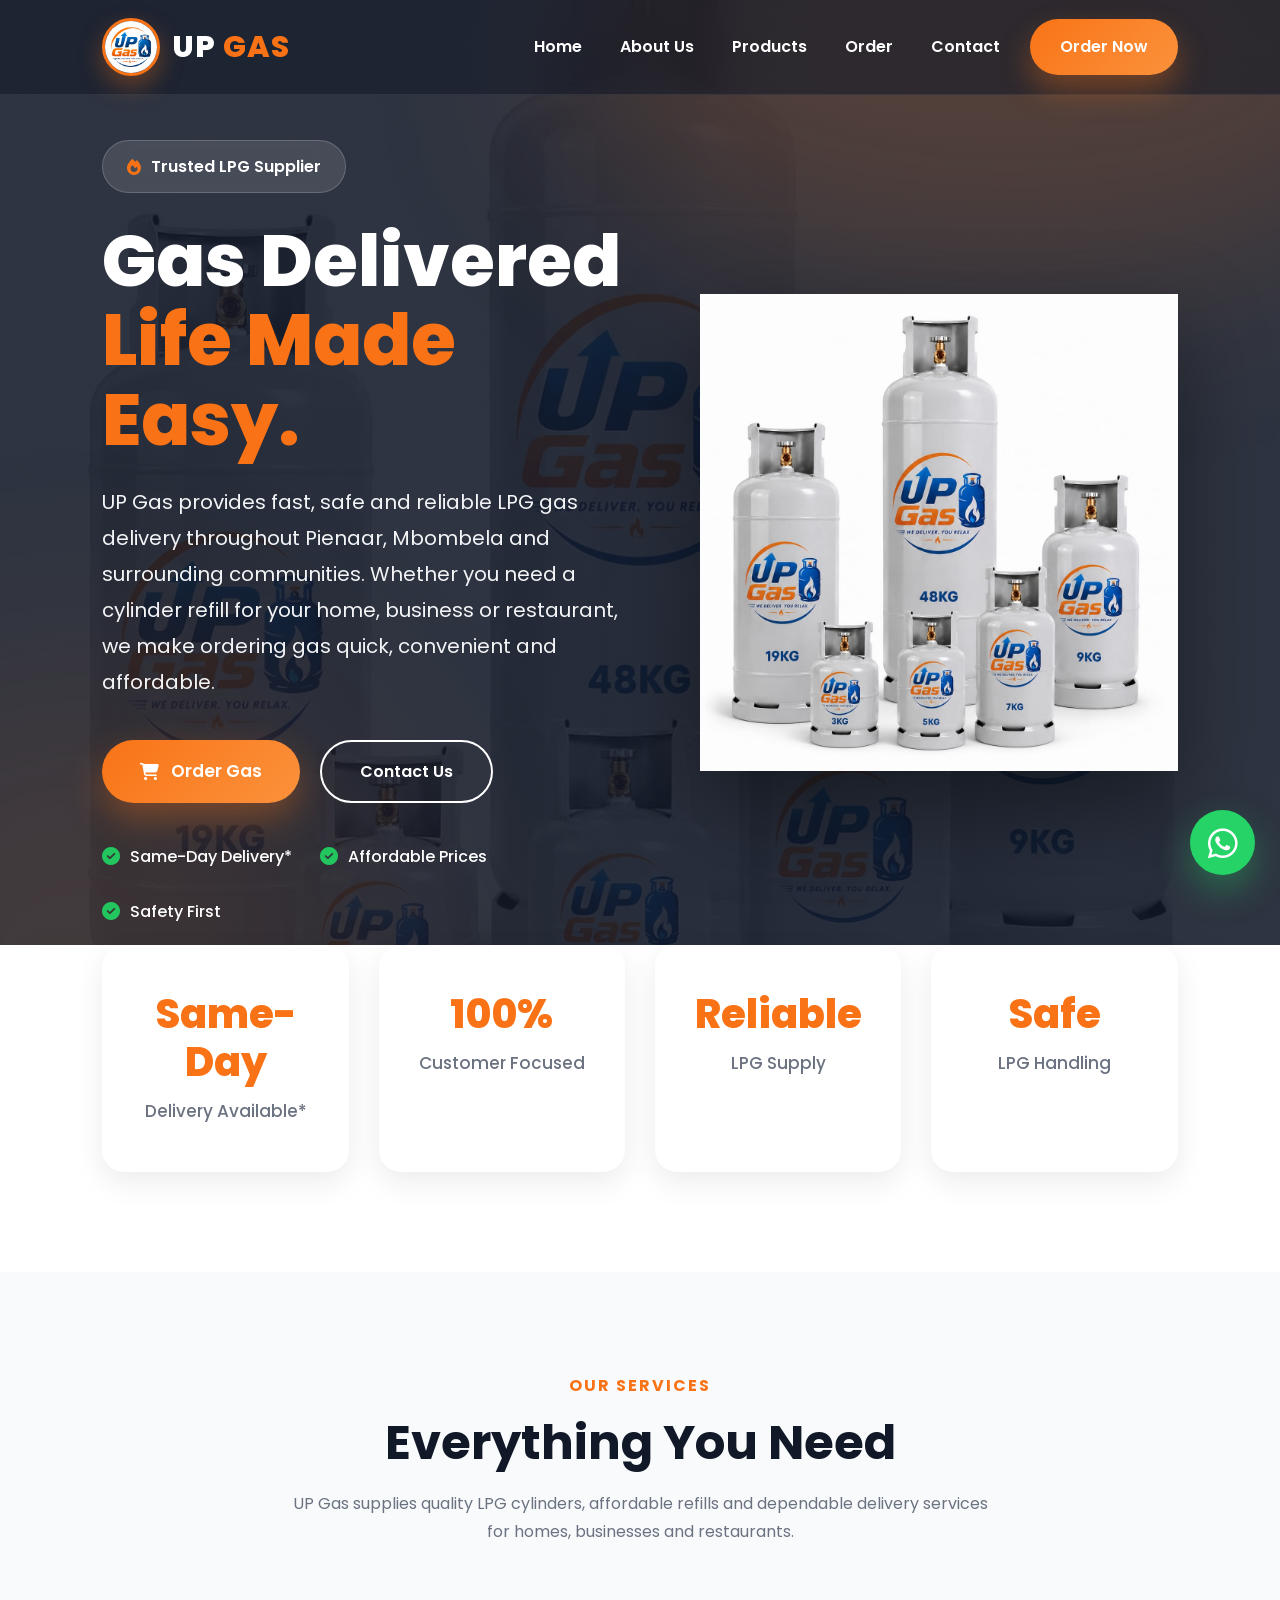
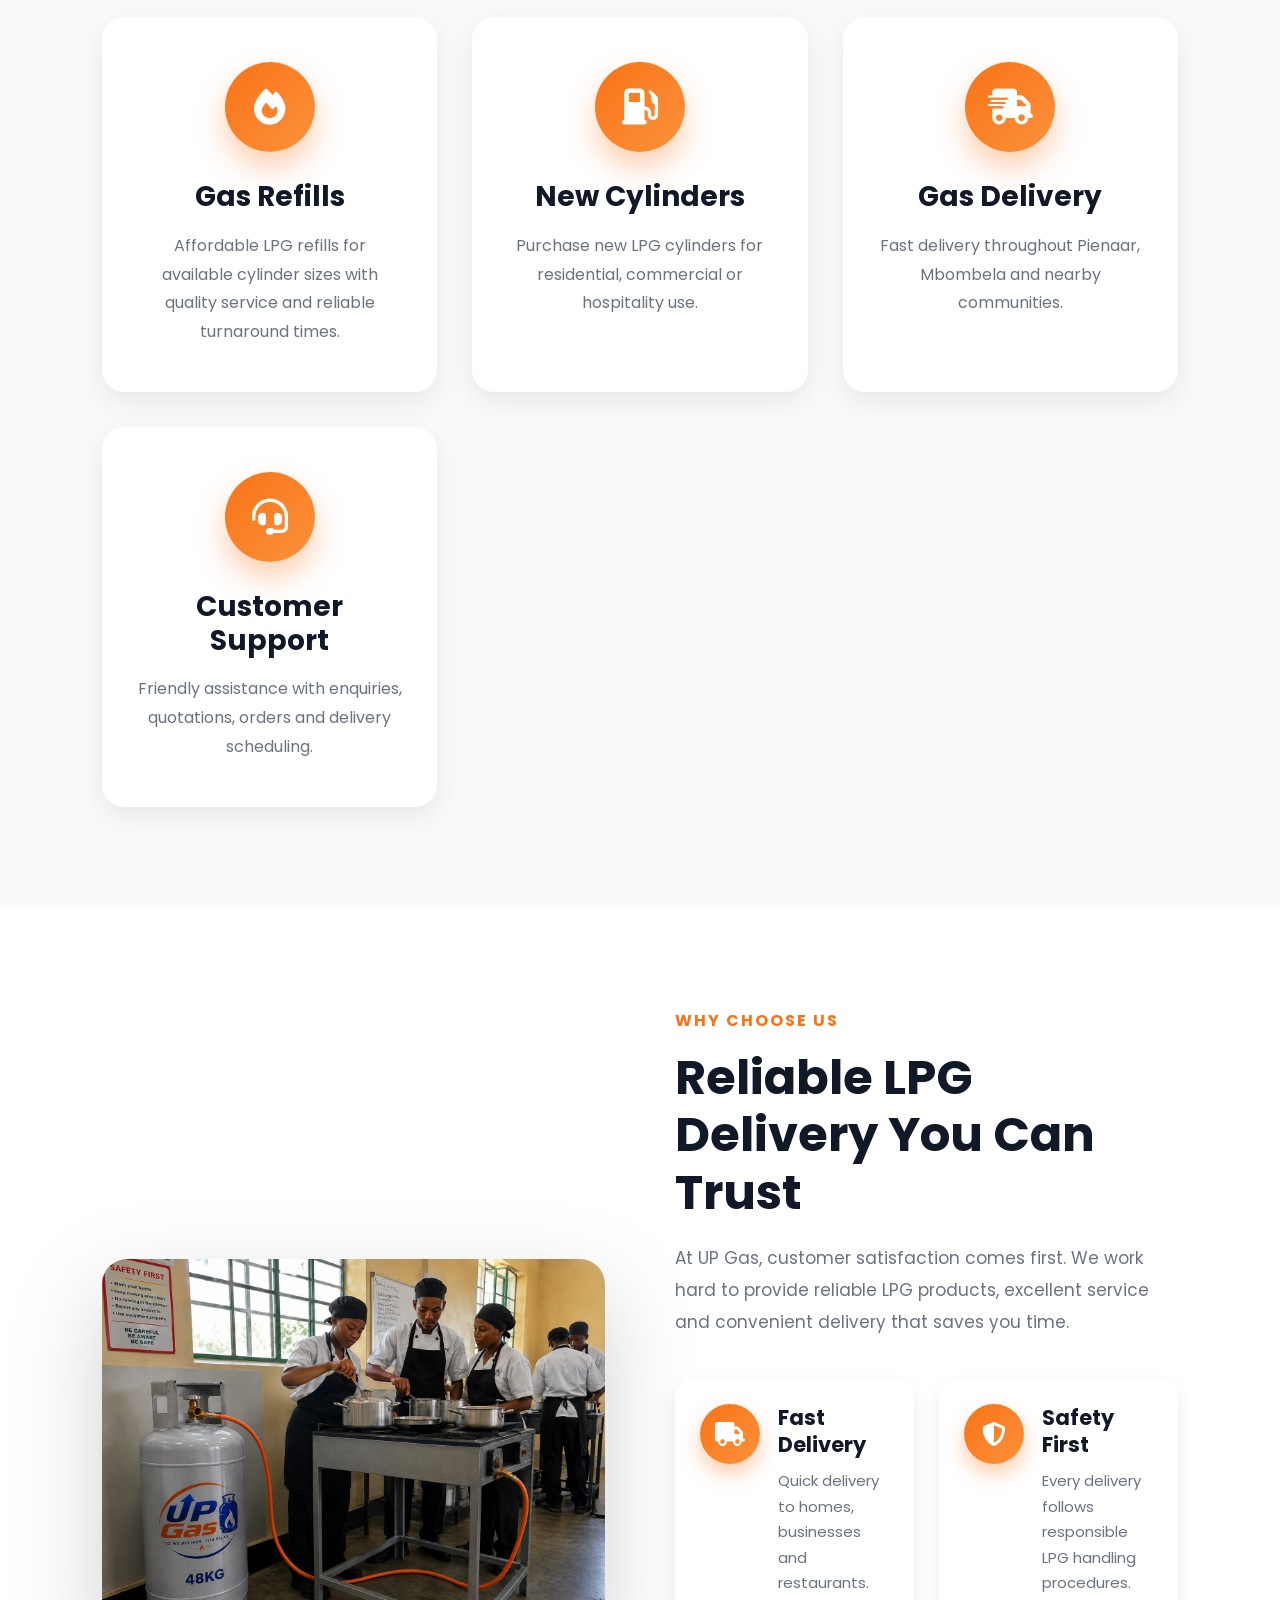
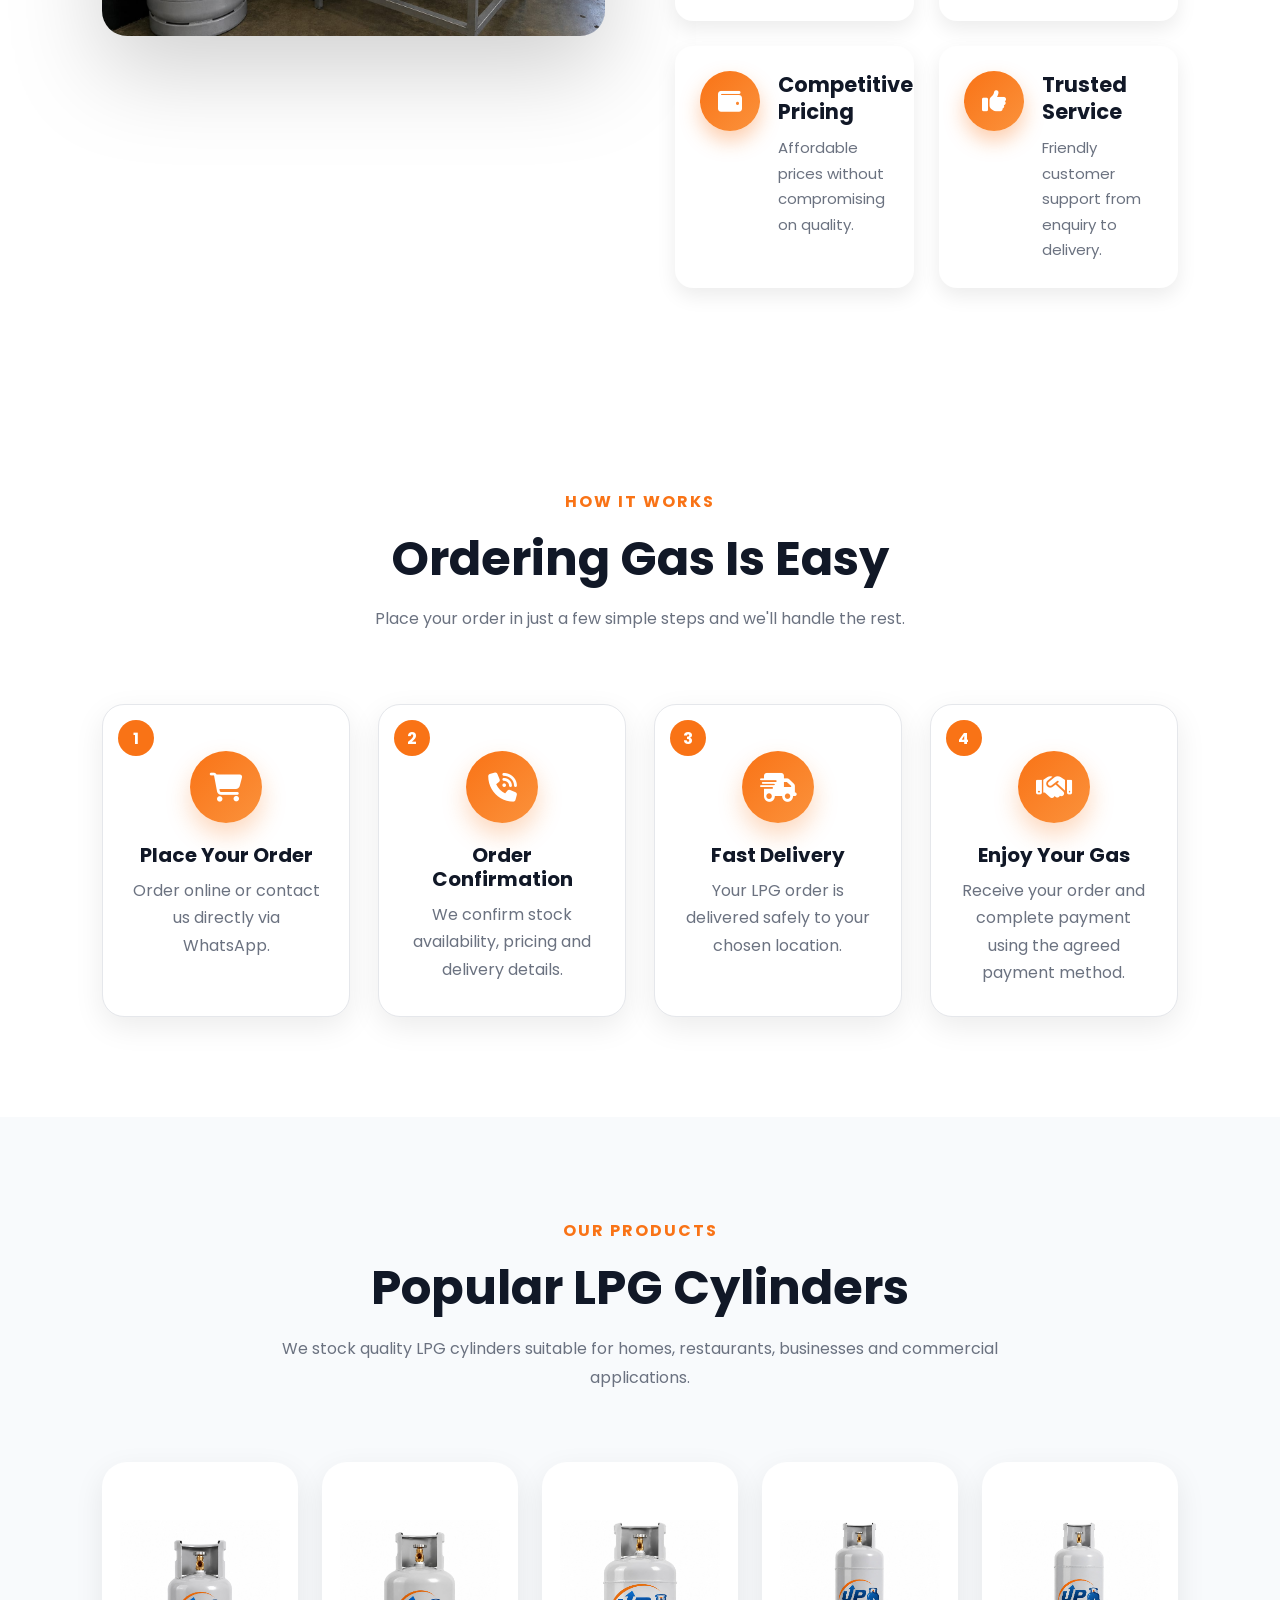
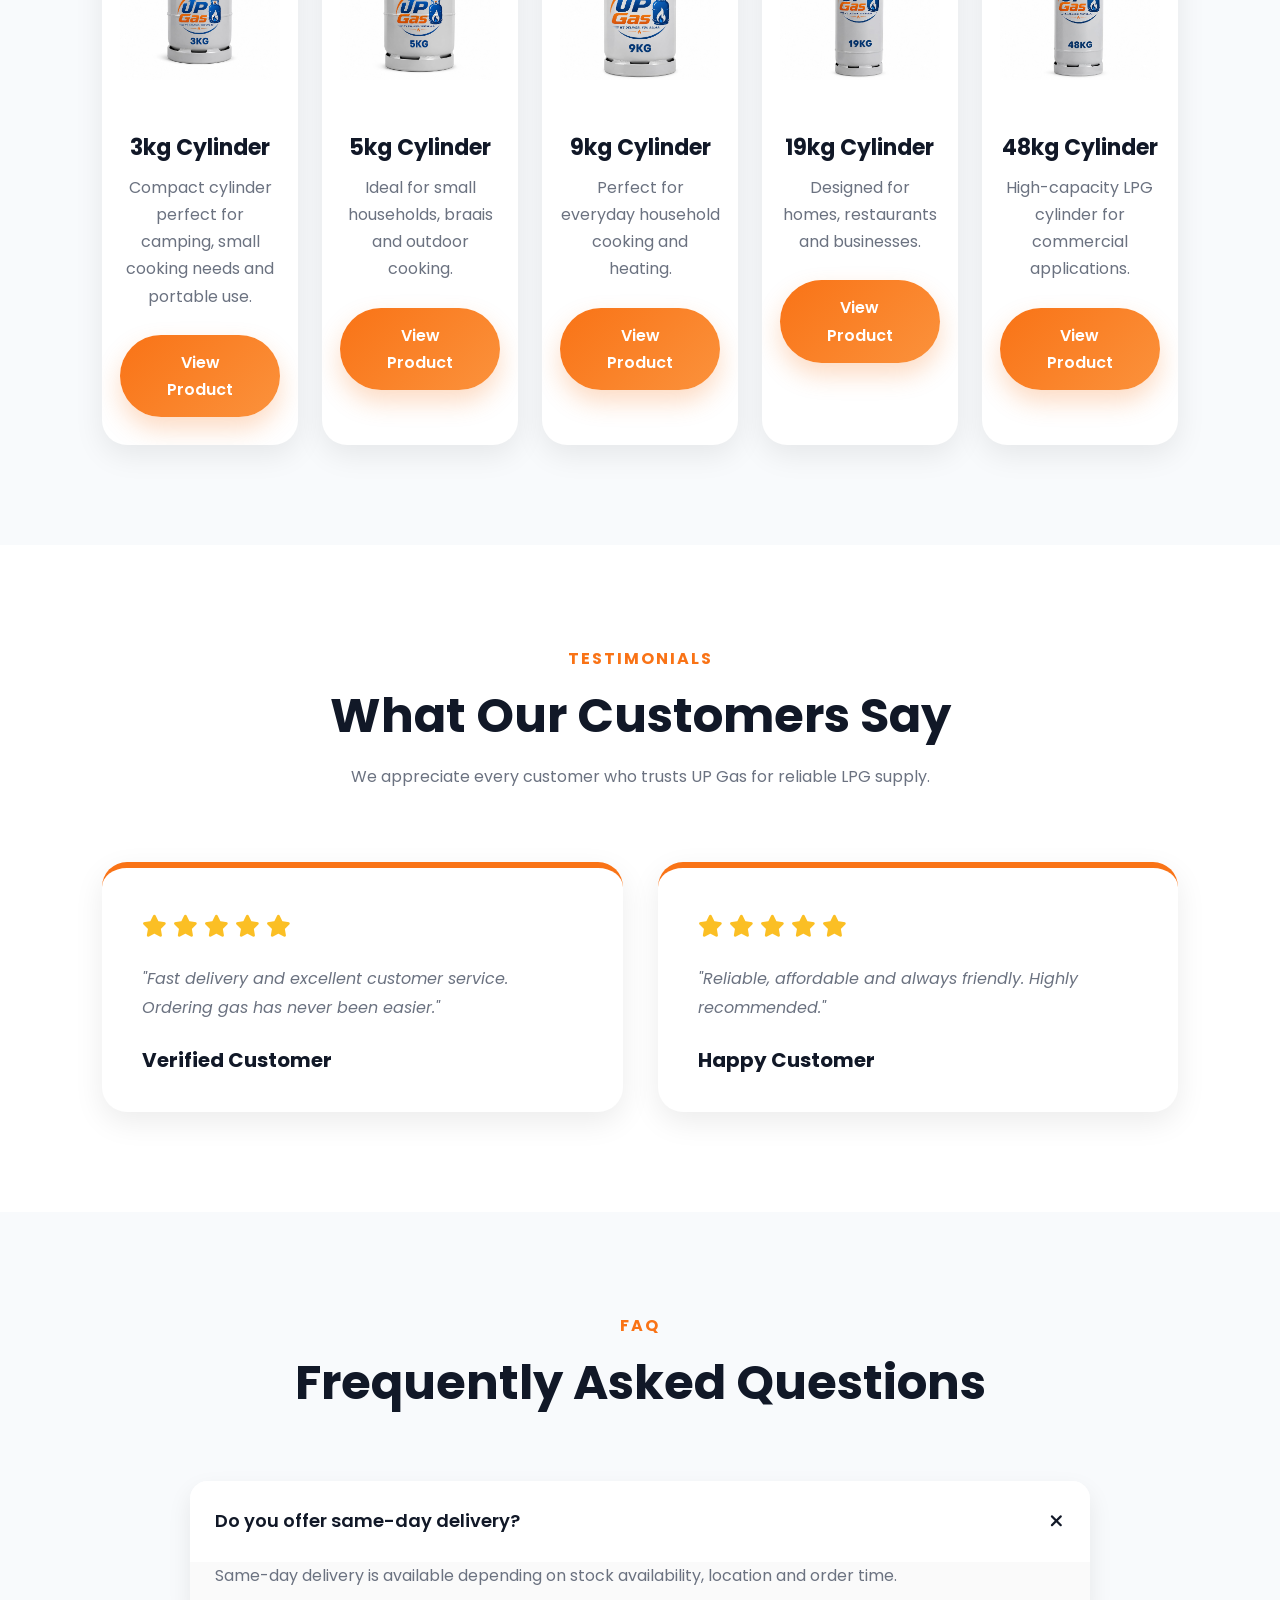
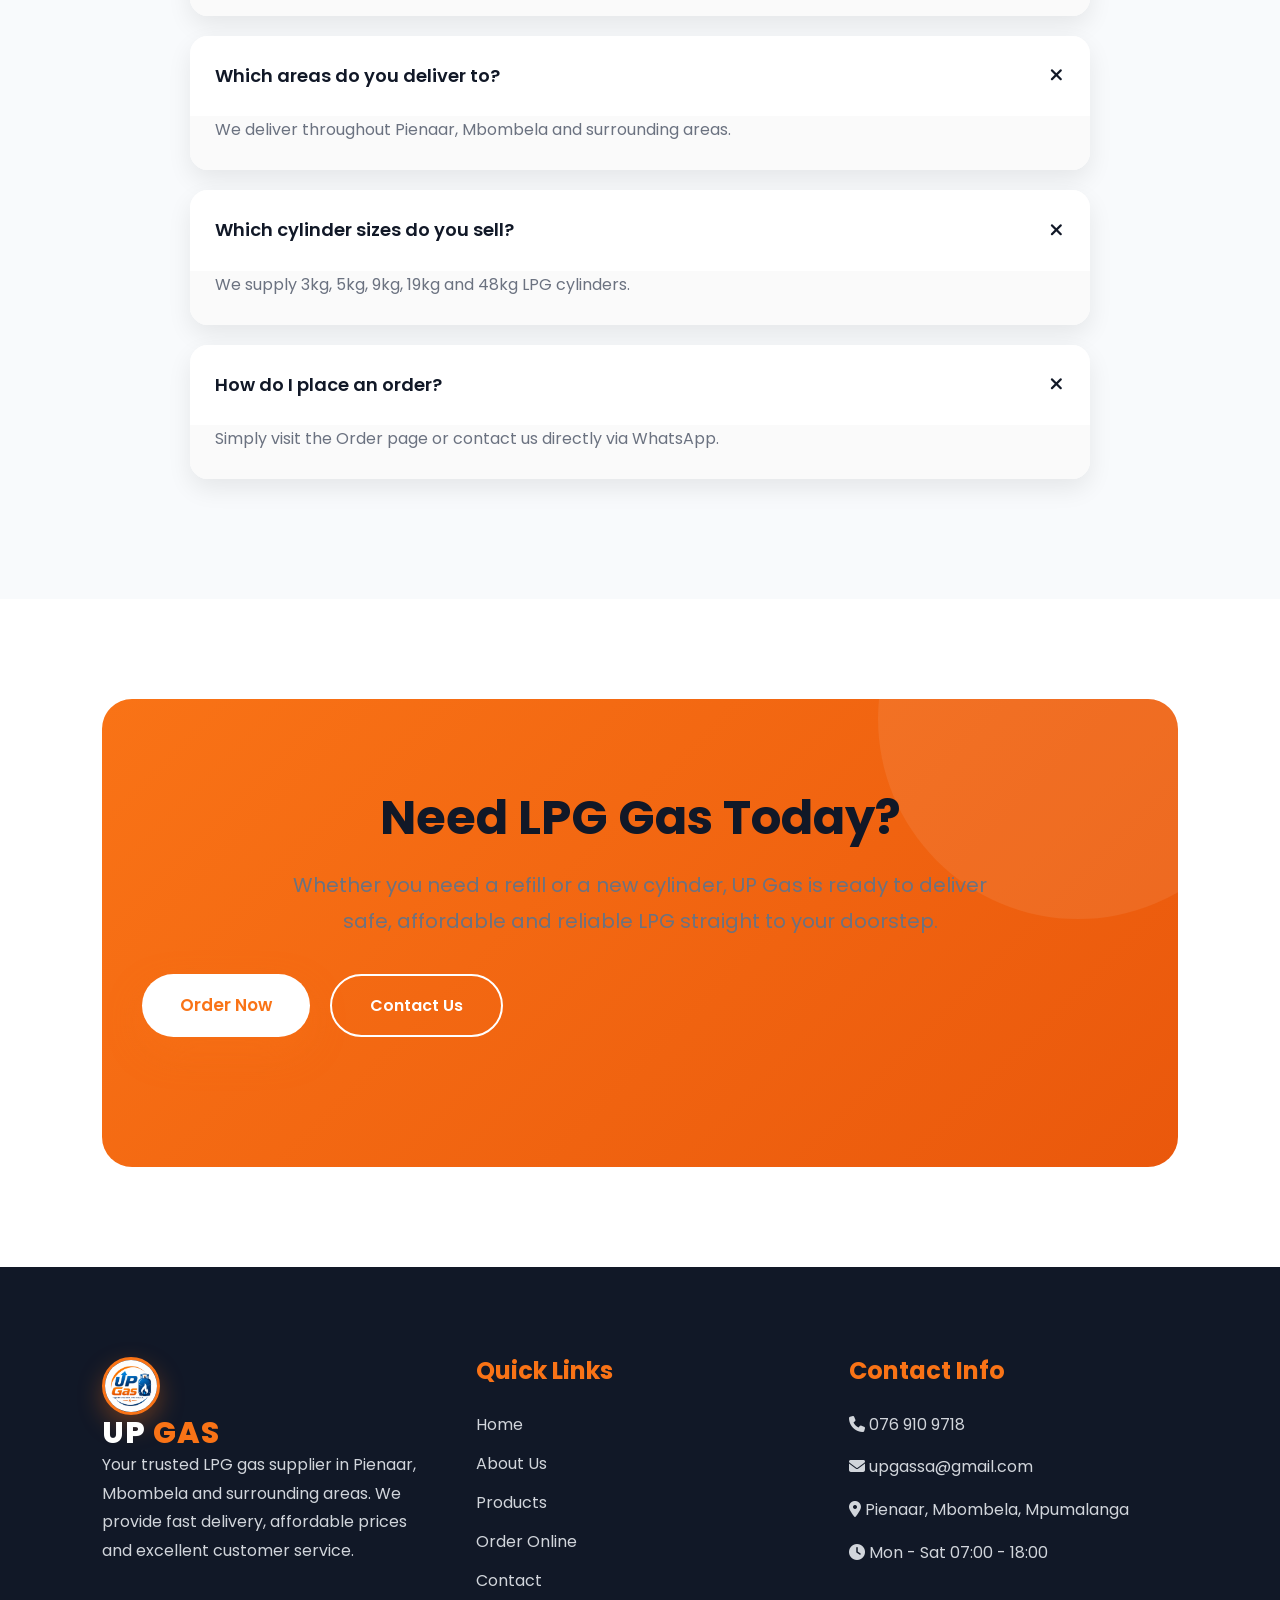
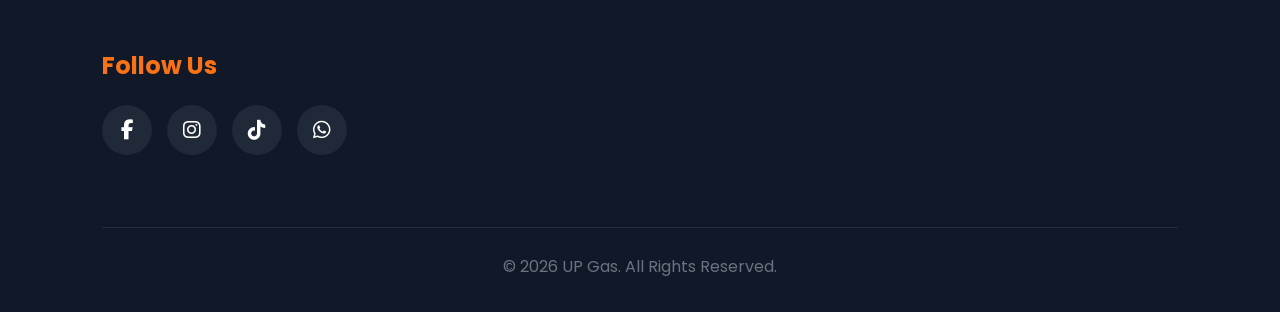
==== commit 3210fb68: "Update index.html" ====
--- a/index.html
+++ b/index.html
@@ -34,7 +34,8 @@
     <meta name="twitter:image" content="https://upgas.co.za/images/logo.png">
 
     <link rel="icon" href="images/logo.jpeg">
-
+    <link rel="stylesheet"
+href="https://cdnjs.cloudflare.com/ajax/libs/font-awesome/6.7.2/css/all.min.css">
     <link rel="stylesheet" href="css/global.css">
     <link rel="stylesheet" href="css/Home.css">
 
